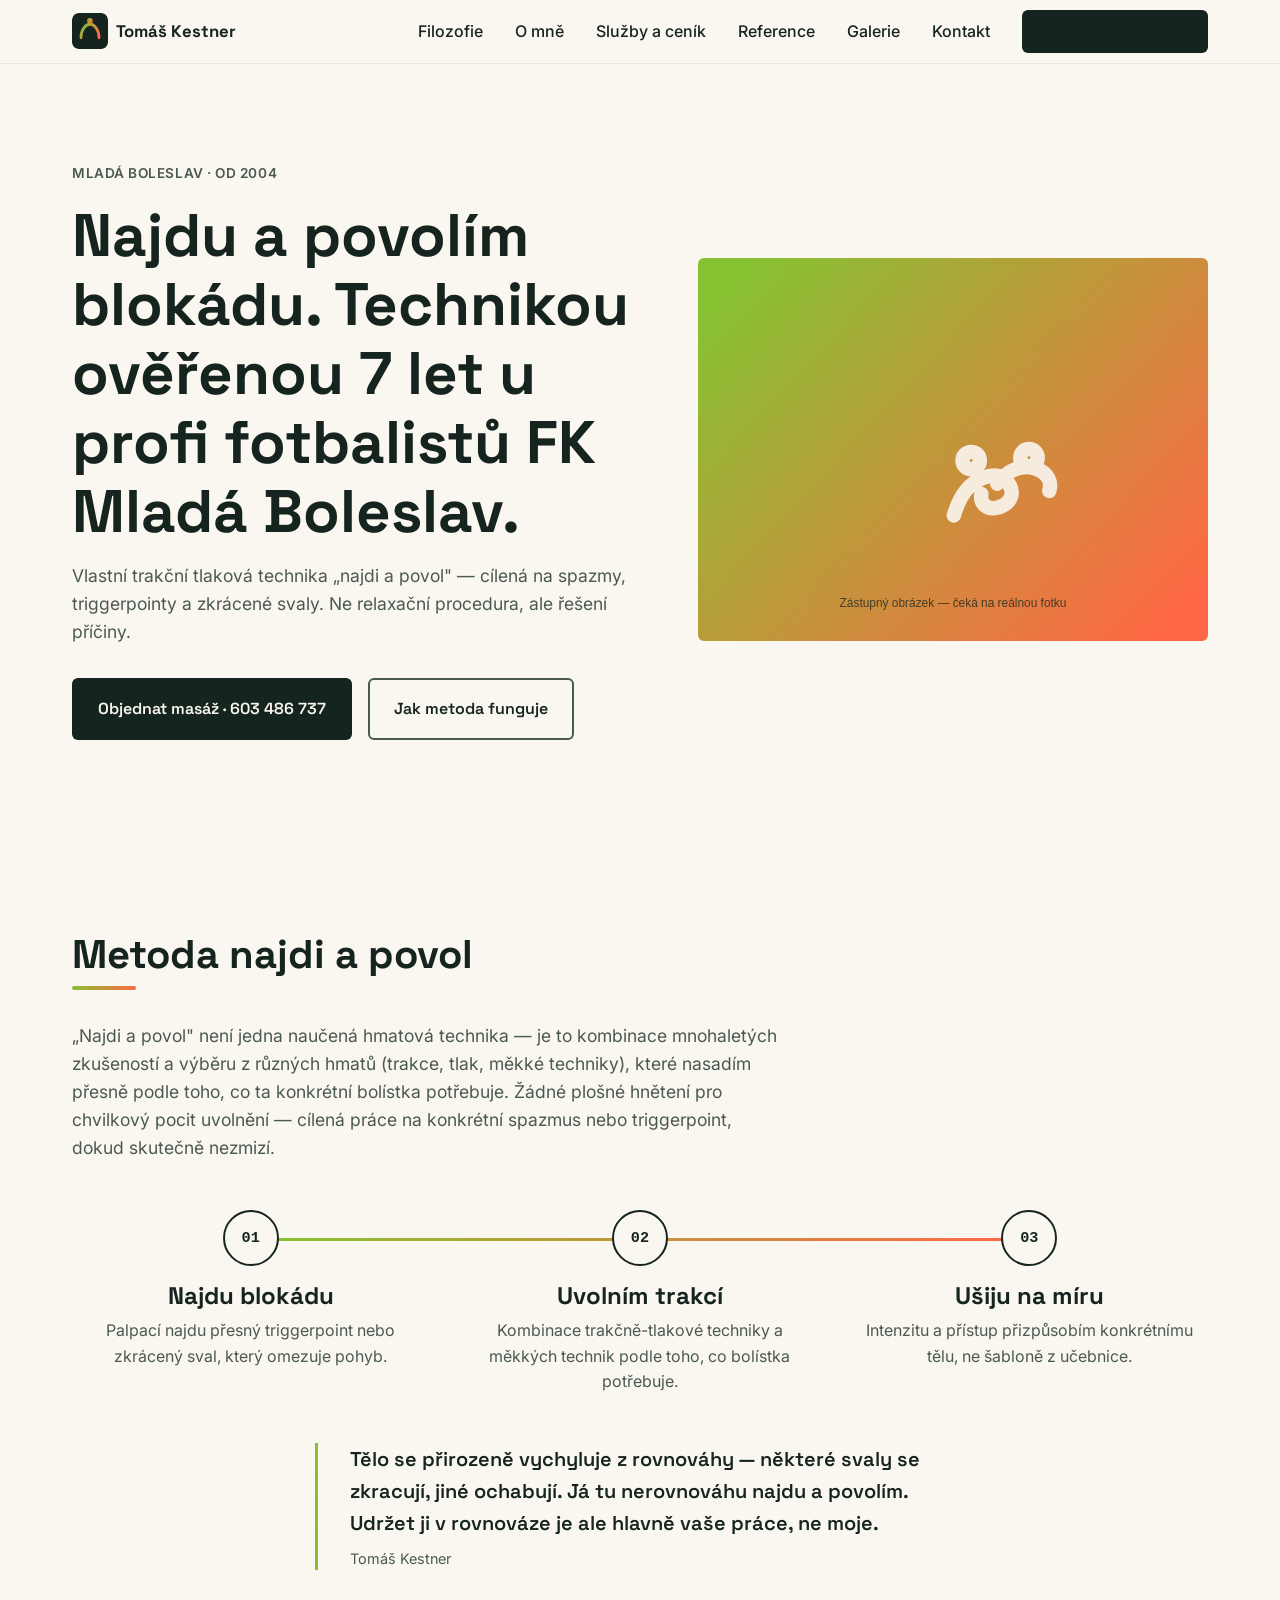
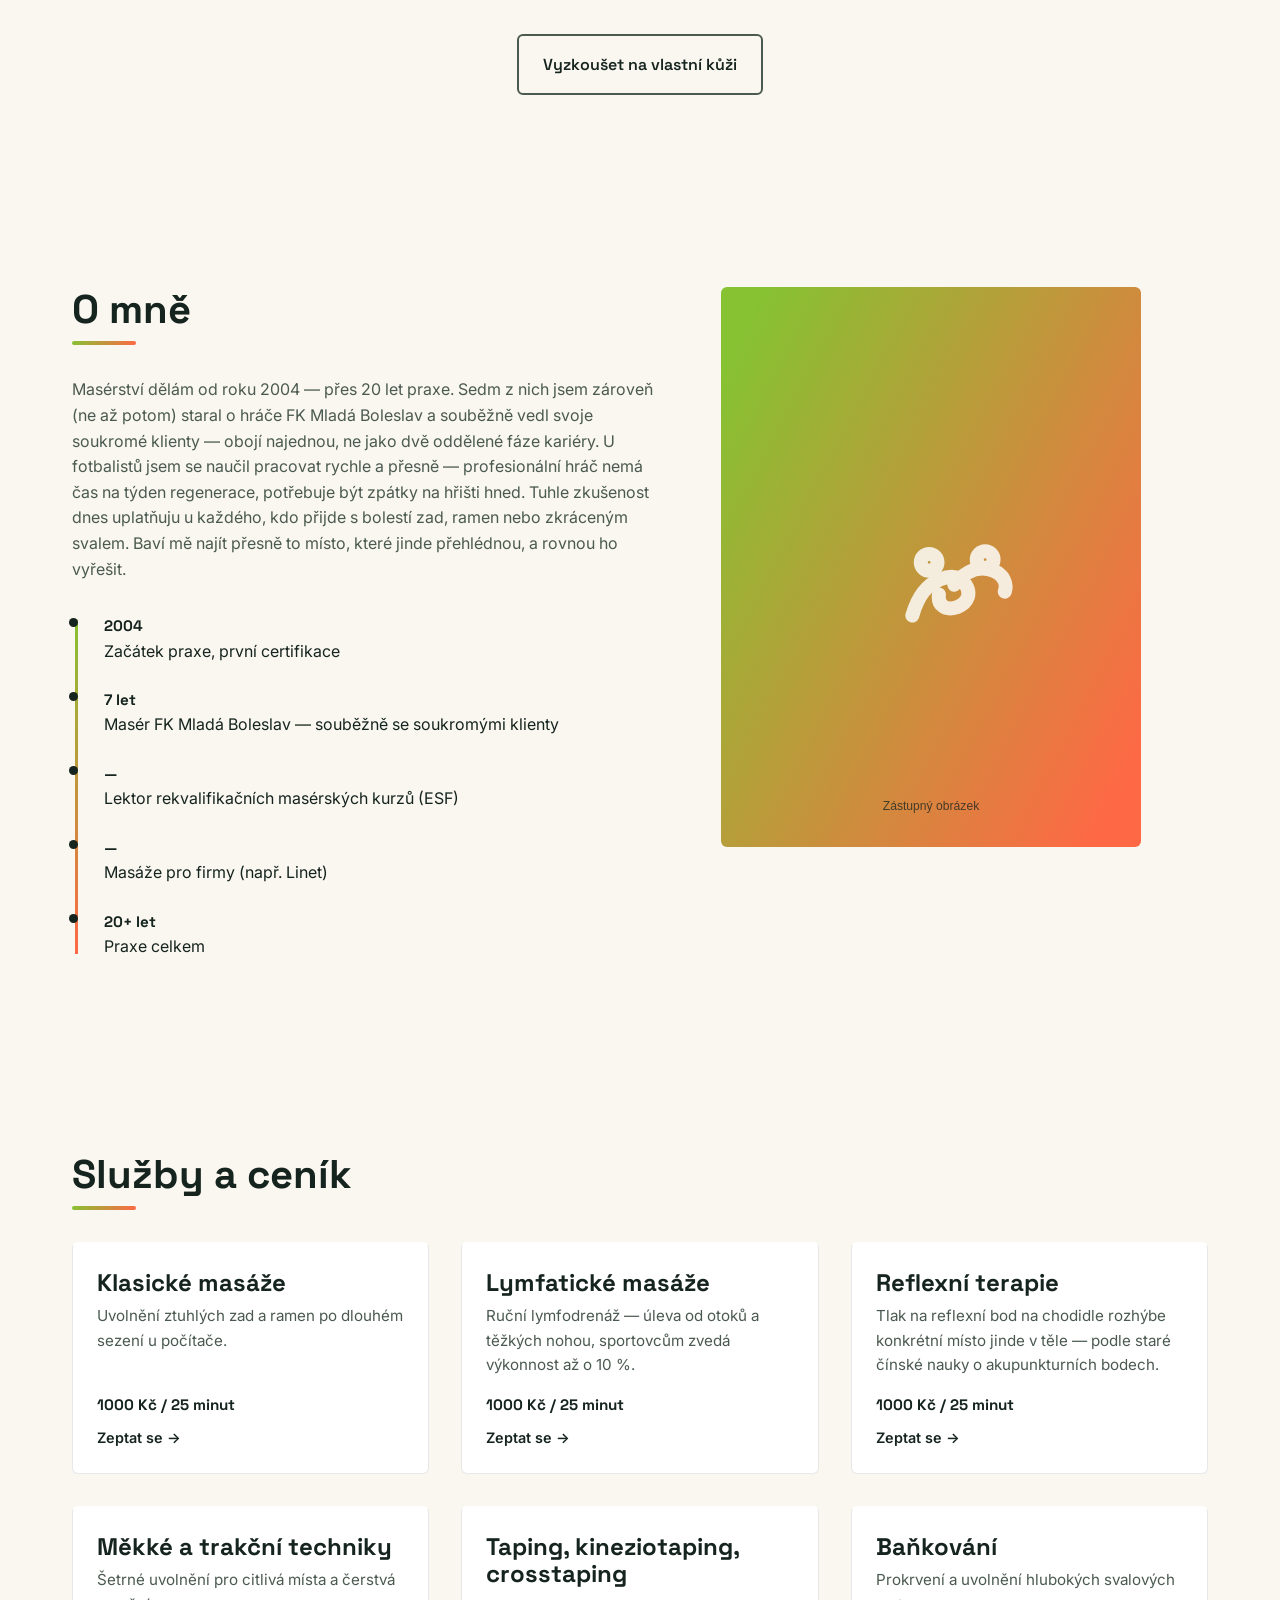
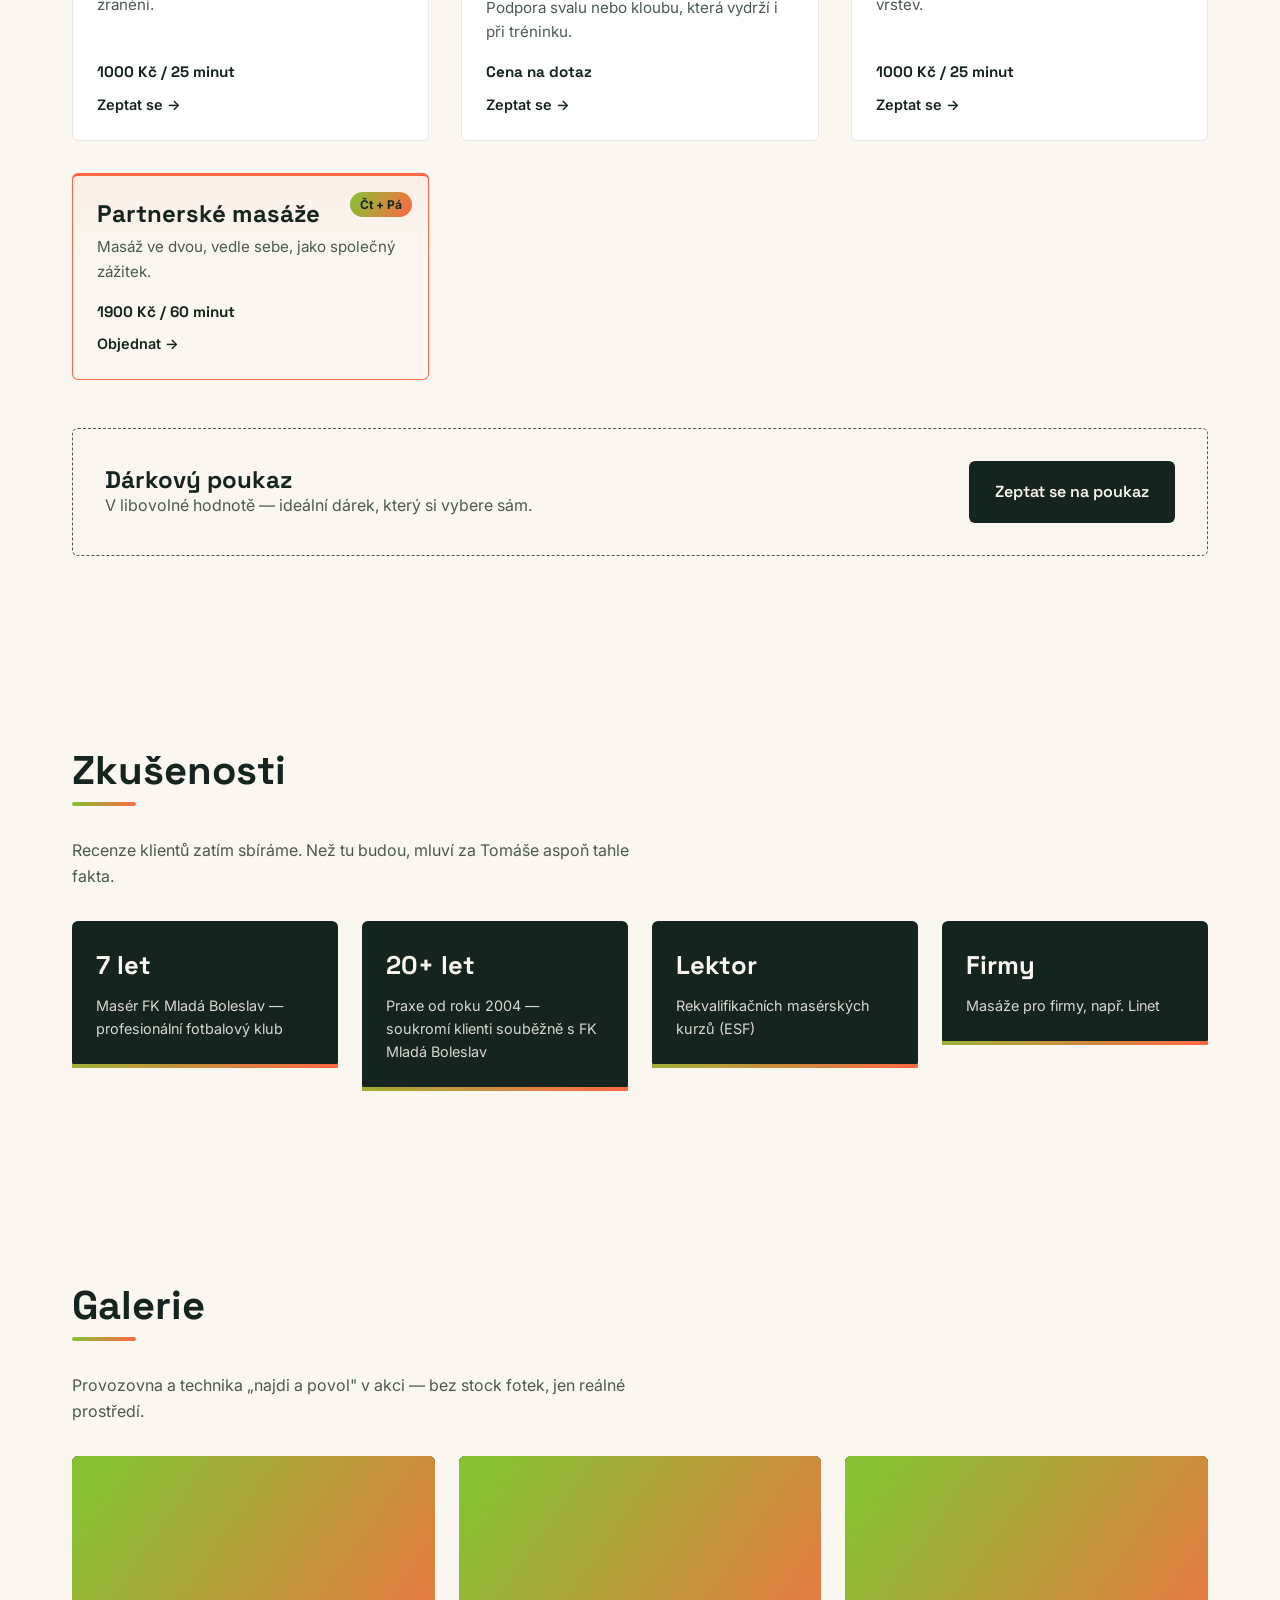
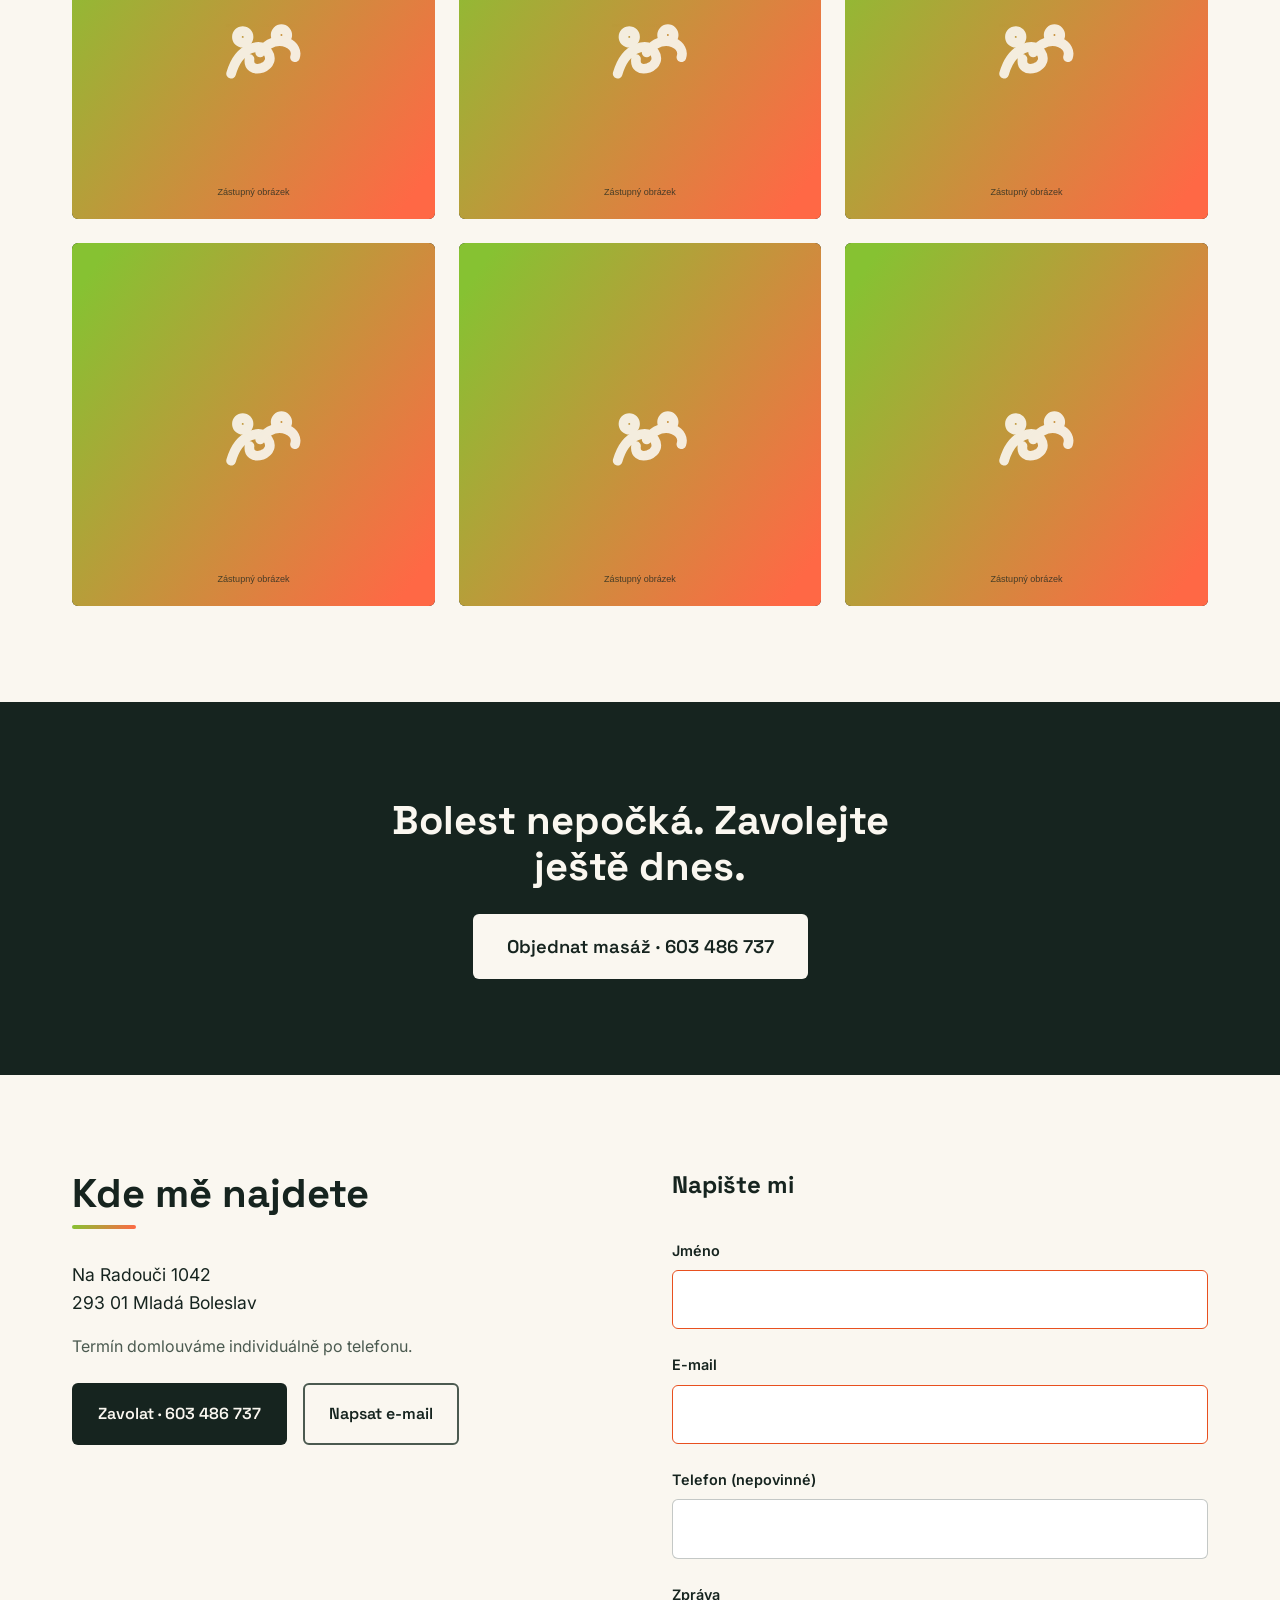
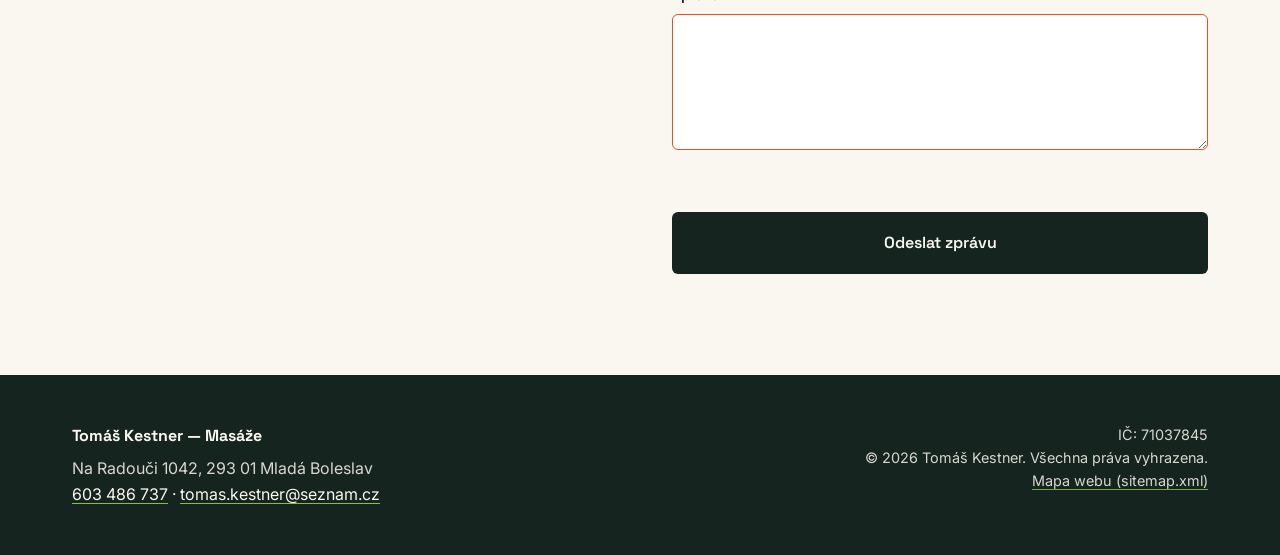
==== index.html @ 66064415 "Doplnit potvrzený ceník, benefity služeb a upřesnění timeline praxe Klient 2026-07-21 potvrdil paušá" ====
<!DOCTYPE html>
<html lang="cs">
<head>
  <meta charset="UTF-8">
  <meta name="viewport" content="width=device-width, initial-scale=1.0">
  <title>Masáž Mladá Boleslav — Tomáš Kestner | Metoda najdi a povol</title>
  <meta name="description" content="Masáž Mladá Boleslav — Tomáš Kestner, 20 let praxe, 7 let u FK Mladá Boleslav. Klasické, lymfatické masáže, baňkování, taping. Objednejte se.">

  <!-- TODO: nahradit finální doménou při nasazení (canonical, og:url, og:image) -->
  <link rel="canonical" href="https://www.example.com/">

  <meta property="og:title" content="Masáž Mladá Boleslav — Tomáš Kestner">
  <meta property="og:description" content="20 let praxe, 7 let u FK Mladá Boleslav. Vlastní technika „najdi a povol" na spazmy a triggerpointy.">
  <meta property="og:image" content="https://www.example.com/og-image.jpg">
  <meta property="og:type" content="website">
  <meta property="og:locale" content="cs_CZ">
  <meta property="og:url" content="https://www.example.com/">
  <meta name="twitter:card" content="summary_large_image">

  <link rel="icon" type="image/svg+xml" href="assets/icons/favicon.svg">
  <link rel="icon" type="image/png" sizes="32x32" href="assets/icons/favicon-32.png">
  <link rel="apple-touch-icon" href="apple-touch-icon.png">

  <link rel="preconnect" href="https://fonts.googleapis.com">
  <link rel="preconnect" href="https://fonts.gstatic.com" crossorigin>
  <!-- Neblokující načtení webfontů: fallback stack z stylů.css se ukáže
       hned, Google Fonts CSS se aplikuje asynchronně po načtení. -->
  <link
    rel="preload"
    as="style"
    href="https://fonts.googleapis.com/css2?family=Space+Grotesk:wght@600;700&family=Inter:wght@400;500;600&display=swap"
    onload="this.onload=null;this.rel='stylesheet'"
  >
  <noscript>
    <link rel="stylesheet" href="https://fonts.googleapis.com/css2?family=Space+Grotesk:wght@600;700&family=Inter:wght@400;500;600&display=swap">
  </noscript>

  <link rel="stylesheet" href="styles.css">

  <script type="application/ld+json">
  {
    "@context": "https://schema.org",
    "@type": "HealthAndBeautyBusiness",
    "name": "Tomáš Kestner — Masáže",
    "url": "https://www.example.com/",
    "image": "https://www.example.com/og-image.jpg",
    "telephone": "+420603486737",
    "email": "tomas.kestner@seznam.cz",
    "address": {
      "@type": "PostalAddress",
      "streetAddress": "Na Radouči 1042",
      "addressLocality": "Mladá Boleslav",
      "postalCode": "293 01",
      "addressCountry": "CZ"
    }
  }
  </script>
</head>
<body>
  <a class="skip-link" href="#hlavni-obsah">Přeskočit na hlavní obsah</a>
  <div class="scroll-progress" id="scroll-progress" aria-hidden="true"></div>

  <header class="site-nav" id="site-nav">
    <div class="container site-nav__inner">
      <a class="site-nav__logo" href="#hero" aria-label="Tomáš Kestner — masáže, úvod stránky">
        <img src="assets/icons/favicon.svg" alt="" width="36" height="36" class="site-nav__mark">
        <span>Tomáš Kestner</span>
      </a>

      <button
        class="site-nav__toggle"
        id="nav-toggle"
        type="button"
        aria-expanded="false"
        aria-controls="nav-menu"
      >
        <span class="sr-only">Otevřít menu</span>
        <span class="site-nav__toggle-icon" aria-hidden="true"></span>
      </button>

      <nav aria-label="Hlavní navigace" class="site-nav__nav">
        <ul class="site-nav__menu" id="nav-menu">
          <li><a href="#filozofie">Filozofie</a></li>
          <li><a href="#o-mne">O mně</a></li>
          <li><a href="#sluzby-cenik">Služby a ceník</a></li>
          <li><a href="#reference">Reference</a></li>
          <li><a href="#galerie">Galerie</a></li>
          <li><a href="#kontakt">Kontakt</a></li>
          <li class="site-nav__menu-cta">
            <a class="btn btn-primary" href="tel:+420603486737">Zavolat · 603 486 737</a>
          </li>
        </ul>
      </nav>
    </div>
  </header>

  <main id="hlavni-obsah">
    <section id="hero" class="hero">
      <div class="container hero__inner">
        <div class="hero__content">
          <p class="section-eyebrow">Mladá Boleslav · Od 2004</p>
          <h1>Najdu a povolím blokádu. Technikou ověřenou 7 let u profi fotbalistů FK Mladá Boleslav.</h1>
          <p class="hero__subtitle">
            Vlastní trakční tlaková technika „najdi a povol" — cílená na
            spazmy, triggerpointy a zkrácené svaly. Ne relaxační procedura,
            ale řešení příčiny.
          </p>
          <div class="hero__cta">
            <a class="btn btn-primary" href="tel:+420603486737">
              Objednat masáž · 603 486 737
            </a>
            <a class="btn btn-secondary" href="#filozofie">
              Jak metoda funguje
            </a>
          </div>
        </div>

        <div class="hero__media">
          <!-- TODO: nahradit reálnou fotkou Tomáše při práci (technika "najdi a povol"),
               min. šířka 1200px, poměr stran cca 4:3, formát WebP + JPG fallback -->
          <img
            src="assets/img/placeholder-hero.svg"
            alt="Tomáš Kestner provádí masáž technikou najdi a povol — fotka bude doplněna"
            width="1200"
            height="900"
            class="img-cover"
          >
        </div>
      </div>
    </section>

    <section id="filozofie" class="filozofie">
      <div class="container">
        <h2 class="section-heading">Metoda najdi a povol</h2>
        <p class="filozofie__intro">
          „Najdi a povol" není jedna naučená hmatová technika — je to
          kombinace mnohaletých zkušeností a výběru z různých hmatů (trakce,
          tlak, měkké techniky), které nasadím přesně podle toho, co ta
          konkrétní bolístka potřebuje. Žádné plošné hnětení pro chvilkový
          pocit uvolnění — cílená práce na konkrétní spazmus nebo
          triggerpoint, dokud skutečně nezmizí.
        </p>

        <ol class="process">
          <li class="process__step">
            <span class="process__num" aria-hidden="true">01</span>
            <h3>Najdu blokádu</h3>
            <p>Palpací najdu přesný triggerpoint nebo zkrácený sval, který omezuje pohyb.</p>
          </li>
          <li class="process__step">
            <span class="process__num" aria-hidden="true">02</span>
            <h3>Uvolním trakcí</h3>
            <p>Kombinace trakčně-tlakové techniky a měkkých technik podle toho, co bolístka potřebuje.</p>
          </li>
          <li class="process__step">
            <span class="process__num" aria-hidden="true">03</span>
            <h3>Ušiju na míru</h3>
            <p>Intenzitu a přístup přizpůsobím konkrétnímu tělu, ne šabloně z učebnice.</p>
          </li>
        </ol>

        <blockquote class="filozofie__balance">
          <p>
            Tělo se přirozeně vychyluje z rovnováhy — některé svaly se
            zkracují, jiné ochabují. Já tu nerovnováhu najdu a povolím.
            Udržet ji v rovnováze je ale hlavně vaše práce, ne moje.
          </p>
          <cite>Tomáš Kestner</cite>
        </blockquote>

        <div class="filozofie__cta">
          <a class="btn btn-secondary" href="#kontakt">Vyzkoušet na vlastní kůži</a>
        </div>
      </div>
    </section>

    <section id="o-mne" class="o-mne">
      <div class="container o-mne__inner">
        <div class="o-mne__content">
          <h2 class="section-heading">O mně</h2>
          <p>
            Masérství dělám od roku 2004 — přes 20 let praxe. Sedm z nich
            jsem zároveň (ne až potom) staral o hráče FK Mladá Boleslav a
            souběžně vedl svoje soukromé klienty — obojí najednou, ne jako
            dvě oddělené fáze kariéry. U fotbalistů jsem se naučil pracovat
            rychle a přesně — profesionální hráč nemá čas na týden
            regenerace, potřebuje být zpátky na hřišti hned. Tuhle
            zkušenost dnes uplatňuju u každého, kdo přijde s bolestí zad,
            ramen nebo zkráceným svalem. Baví mě najít přesně to místo,
            které jinde přehlédnou, a rovnou ho vyřešit.
          </p>

          <ul class="timeline">
            <li class="timeline__item">
              <span class="timeline__year">2004</span>
              <span class="timeline__label">Začátek praxe, první certifikace</span>
            </li>
            <li class="timeline__item">
              <span class="timeline__year">7 let</span>
              <span class="timeline__label">Masér FK Mladá Boleslav — souběžně se soukromými klienty</span>
            </li>
            <li class="timeline__item">
              <span class="timeline__year">—</span>
              <span class="timeline__label">Lektor rekvalifikačních masérských kurzů (ESF)</span>
            </li>
            <li class="timeline__item">
              <span class="timeline__year">—</span>
              <span class="timeline__label">Masáže pro firmy (např. Linet)</span>
            </li>
            <li class="timeline__item">
              <span class="timeline__year">20+ let</span>
              <span class="timeline__label">Praxe celkem</span>
            </li>
          </ul>
        </div>

        <div class="o-mne__media">
          <!-- TODO: nahradit reálným portrétem Tomáše Kestnera,
               min. šířka 900px, poměr stran cca 3:4 -->
          <img
            src="assets/img/placeholder-portrait.svg"
            alt="Portrét Tomáše Kestnera — fotka bude doplněna"
            width="900"
            height="1200"
            loading="lazy"
            class="img-cover"
          >
        </div>
      </div>
    </section>

    <section id="sluzby-cenik" class="sluzby">
      <div class="container">
        <h2 class="section-heading">Služby a ceník</h2>

        <ul class="services-grid">
          <li>
            <article class="service-card">
              <h3>Klasické masáže</h3>
              <p>Uvolnění ztuhlých zad a ramen po dlouhém sezení u počítače.</p>
              <p class="service-card__price">1000 Kč / 25 minut</p>
              <a class="service-card__cta" href="tel:+420603486737">Zeptat se →</a>
            </article>
          </li>
          <li>
            <article class="service-card">
              <h3>Lymfatické masáže</h3>
              <p>Ruční lymfodrenáž — úleva od otoků a těžkých nohou, sportovcům zvedá výkonnost až o 10 %.</p>
              <p class="service-card__price">1000 Kč / 25 minut</p>
              <a class="service-card__cta" href="tel:+420603486737">Zeptat se →</a>
            </article>
          </li>
          <li>
            <article class="service-card">
              <h3>Reflexní terapie</h3>
              <p>Tlak na reflexní bod na chodidle rozhýbe konkrétní místo jinde v těle — podle staré čínské nauky o akupunkturních bodech.</p>
              <p class="service-card__price">1000 Kč / 25 minut</p>
              <a class="service-card__cta" href="tel:+420603486737">Zeptat se →</a>
            </article>
          </li>
          <li>
            <article class="service-card">
              <h3>Měkké a trakční techniky</h3>
              <p>Šetrné uvolnění pro citlivá místa a čerstvá zranění.</p>
              <p class="service-card__price">1000 Kč / 25 minut</p>
              <a class="service-card__cta" href="tel:+420603486737">Zeptat se →</a>
            </article>
          </li>
          <li>
            <article class="service-card">
              <h3>Taping, kineziotaping, crosstaping</h3>
              <p>Podpora svalu nebo kloubu, která vydrží i při tréninku.</p>
              <!-- TODO: cena k doplnění od klienta -->
              <p class="service-card__price">Cena na dotaz</p>
              <a class="service-card__cta" href="tel:+420603486737">Zeptat se →</a>
            </article>
          </li>
          <li>
            <article class="service-card">
              <h3>Baňkování</h3>
              <p>Prokrvení a uvolnění hlubokých svalových vrstev.</p>
              <p class="service-card__price">1000 Kč / 25 minut</p>
              <a class="service-card__cta" href="tel:+420603486737">Zeptat se →</a>
            </article>
          </li>
          <li>
            <article class="service-card service-card--featured">
              <span class="service-card__badge">Čt + Pá</span>
              <h3>Partnerské masáže</h3>
              <p>Masáž ve dvou, vedle sebe, jako společný zážitek.</p>
              <p class="service-card__price">1900 Kč / 60 minut</p>
              <a class="service-card__cta" href="tel:+420603486737">Objednat →</a>
            </article>
          </li>
        </ul>

        <div class="voucher-cta">
          <div>
            <h3>Dárkový poukaz</h3>
            <p>V libovolné hodnotě — ideální dárek, který si vybere sám.</p>
          </div>
          <a class="btn btn-primary" href="tel:+420603486737">Zeptat se na poukaz</a>
        </div>
      </div>
    </section>

    <!--
      TODO: Až Tomáš dodá reálné reference od klientů (přesné znění citace +
      jméno/iniciála příjmení dle souhlasu s GDPR), nahradit tuto sekci
      citacemi podle .claude/skills/reference/SKILL.md. Do té doby stojí
      sekce jen na ověřitelných faktech z CLAUDE.md — žádná citace ani
      hodnocení klienta není vymyšlené.
    -->
    <section id="reference" class="zkusenosti">
      <div class="container">
        <h2 class="section-heading">Zkušenosti</h2>
        <p class="zkusenosti__intro">
          Recenze klientů zatím sbíráme. Než tu budou, mluví za Tomáše
          aspoň tahle fakta.
        </p>

        <ul class="stats-grid">
          <li>
            <article class="stat-card">
              <span class="stat-card__value">7 let</span>
              <span class="stat-card__label">Masér FK Mladá Boleslav — profesionální fotbalový klub</span>
            </article>
          </li>
          <li>
            <article class="stat-card">
              <span class="stat-card__value">20+ let</span>
              <span class="stat-card__label">Praxe od roku 2004 — soukromí klienti souběžně s FK Mladá Boleslav</span>
            </article>
          </li>
          <li>
            <article class="stat-card">
              <span class="stat-card__value">Lektor</span>
              <span class="stat-card__label">Rekvalifikačních masérských kurzů (ESF)</span>
            </article>
          </li>
          <li>
            <article class="stat-card">
              <span class="stat-card__value">Firmy</span>
              <span class="stat-card__label">Masáže pro firmy, např. Linet</span>
            </article>
          </li>
        </ul>
      </div>
    </section>

    <!-- TODO: nahradit všechny dlaždice reálnými fotkami provozovny a práce
         Tomáše — min. šířka 1200px, formát 4:3 nebo 1:1, WebP + JPG fallback.
         Zjednodušení: dlaždice teď používají prostý <img src="*.svg">, protože
         jde o vektorové zástupné grafiky (WebP/JPG fallback pro ně nedává
         smysl). Až přibudou reálné fotky, nahraď <img> za <picture> se
         <source type="image/webp"> + JPG fallback dle .claude/skills/galerie. -->
    <section id="galerie" class="galerie">
      <div class="container">
        <h2 class="section-heading">Galerie</h2>
        <p class="galerie__intro">
          Provozovna a technika „najdi a povol" v akci — bez stock fotek,
          jen reálné prostředí.
        </p>

        <ul class="gallery-grid">
          <li>
            <button class="gallery-item" type="button" aria-label="Zvětšit fotku: provozovna Na Radouči 1042">
              <img src="assets/img/placeholder-square.svg" alt="Provozovna Na Radouči 1042 — fotka bude doplněna" width="1200" height="1200" class="img-cover">
            </button>
          </li>
          <li>
            <button class="gallery-item" type="button" aria-label="Zvětšit fotku: technika najdi a povol v akci">
              <img src="assets/img/placeholder-square.svg" alt="Tomáš Kestner při technice najdi a povol — fotka bude doplněna" width="1200" height="1200" class="img-cover">
            </button>
          </li>
          <li>
            <button class="gallery-item" type="button" aria-label="Zvětšit fotku: kineziotaping">
              <img src="assets/img/placeholder-square.svg" alt="Aplikace kineziotapingu — fotka bude doplněna" width="1200" height="1200" loading="lazy" class="img-cover">
            </button>
          </li>
          <li>
            <button class="gallery-item" type="button" aria-label="Zvětšit fotku: baňkování">
              <img src="assets/img/placeholder-square.svg" alt="Baňkování při masáži — fotka bude doplněna" width="1200" height="1200" loading="lazy" class="img-cover">
            </button>
          </li>
          <li>
            <button class="gallery-item" type="button" aria-label="Zvětšit fotku: vybavení provozovny">
              <img src="assets/img/placeholder-square.svg" alt="Masérský stůl a vybavení provozovny — fotka bude doplněna" width="1200" height="1200" loading="lazy" class="img-cover">
            </button>
          </li>
          <li>
            <button class="gallery-item" type="button" aria-label="Zvětšit fotku: čekárna provozovny">
              <img src="assets/img/placeholder-square.svg" alt="Čekárna provozovny Na Radouči 1042 — fotka bude doplněna" width="1200" height="1200" loading="lazy" class="img-cover">
            </button>
          </li>
        </ul>
      </div>

      <dialog id="lightbox" class="lightbox" aria-label="Prohlížeč fotek galerie">
        <button id="lightbox-close" class="lightbox__close" type="button" aria-label="Zavřít prohlížeč">✕</button>
        <button id="lightbox-prev" class="lightbox__nav lightbox__nav--prev" type="button" aria-label="Předchozí fotka">‹</button>
        <img id="lightbox-img" src="" alt="" class="lightbox__img">
        <button id="lightbox-next" class="lightbox__nav lightbox__nav--next" type="button" aria-label="Následující fotka">›</button>
      </dialog>
    </section>

    <section class="final-cta">
      <div class="container final-cta__inner">
        <h2>Bolest nepočká. Zavolejte ještě dnes.</h2>
        <a class="btn btn-primary btn-large" href="tel:+420603486737">Objednat masáž · 603 486 737</a>
      </div>
    </section>

    <section id="kontakt" class="kontakt">
      <div class="container kontakt__inner">
        <div class="kontakt__info">
          <h2 class="section-heading">Kde mě najdete</h2>

          <address>
            Na Radouči 1042<br>
            293 01 Mladá Boleslav
          </address>

          <!-- TODO: otevírací doba k doplnění od klienta — dokud není
               potvrzená, neuvádět a nedávat do JSON-LD (viz seo-technicke) -->
          <p class="kontakt__hours-note">Termín domlouváme individuálně po telefonu.</p>

          <div class="kontakt__direct-cta">
            <a class="btn btn-primary" href="tel:+420603486737">Zavolat · 603 486 737</a>
            <a class="btn btn-secondary" href="mailto:tomas.kestner@seznam.cz">Napsat e-mail</a>
          </div>

          <!-- Embed bez API klíče (Google Maps "q=" formát) — pokud bude
               potřeba oficiální Maps Embed API s klíčem, upravit zde. -->
          <div class="kontakt__map">
            <iframe
              src="https://www.google.com/maps?q=Na+Radou%C4%8Di+1042,+293+01+Mlad%C3%A1+Boleslav&output=embed"
              loading="lazy"
              title="Mapa — Na Radouči 1042, Mladá Boleslav"
              referrerpolicy="no-referrer-when-downgrade"
            ></iframe>
          </div>
        </div>

        <div class="kontakt__form-wrap">
          <h3>Napište mi</h3>

          <!-- TODO: formulář zatím nemá zvolený backend pro statický hosting
               (Formspree / Netlify Forms). Než se vybere, JS níže po validaci
               otevře předvyplněný mailto: — funkční už dnes, ale vyžaduje
               krok navíc od uživatele. Po výběru hostingu nahradit za
               skutečné odeslání (fetch POST na endpoint backendu). -->
          <form id="contact-form" class="contact-form" novalidate>
            <label for="cf-name">Jméno</label>
            <input type="text" id="cf-name" name="name" required autocomplete="name">

            <label for="cf-email">E-mail</label>
            <input type="email" id="cf-email" name="email" required autocomplete="email">

            <label for="cf-phone">Telefon (nepovinné)</label>
            <input type="tel" id="cf-phone" name="phone" autocomplete="tel">

            <label for="cf-message">Zpráva</label>
            <textarea id="cf-message" name="message" rows="4" required></textarea>

            <p class="contact-form__status" id="contact-form-status" role="status" aria-live="polite"></p>

            <button class="btn btn-primary btn-block" type="submit">Odeslat zprávu</button>
          </form>
        </div>
      </div>
    </section>
  </main>

  <footer class="site-footer">
    <div class="container site-footer__inner">
      <div>
        <p class="site-footer__brand">Tomáš Kestner — Masáže</p>
        <address>Na Radouči 1042, 293 01 Mladá Boleslav</address>
        <p>
          <a href="tel:+420603486737">603 486 737</a> ·
          <a href="mailto:tomas.kestner@seznam.cz">tomas.kestner@seznam.cz</a>
        </p>
      </div>
      <div class="site-footer__legal">
        <p>IČ: 71037845</p>
        <p>© <span id="footer-year">2026</span> Tomáš Kestner. Všechna práva vyhrazena.</p>
        <p><a href="sitemap.xml">Mapa webu (sitemap.xml)</a></p>
      </div>
    </div>
  </footer>

  <div class="sticky-cta" id="sticky-cta">
    <a class="btn btn-primary btn-block" href="tel:+420603486737">Zavolat</a>
    <a class="btn btn-secondary btn-block" href="mailto:tomas.kestner@seznam.cz">Napsat</a>
  </div>

  <script src="script.js" defer></script>
</body>
</html>
---- styles.css ----
/* =========================================================
   Masáže Kestner — styles.css
   Design tokeny jsou závazné (viz CLAUDE.md) — neměnit bez schválení.
   ========================================================= */

/* ---------- Reset ---------- */
*,
*::before,
*::after {
  box-sizing: border-box;
}

html {
  -webkit-text-size-adjust: 100%;
  scroll-behavior: smooth;
}

@media (prefers-reduced-motion: reduce) {
  html {
    scroll-behavior: auto;
  }
  *,
  *::before,
  *::after {
    animation-duration: 0.001ms !important;
    animation-iteration-count: 1 !important;
    transition-duration: 0.001ms !important;
    scroll-behavior: auto !important;
  }
}

body,
h1,
h2,
h3,
p,
figure,
blockquote,
dl,
dd {
  margin: 0;
}

ul,
ol {
  margin: 0;
  padding: 0;
  list-style: none;
}

img,
picture,
svg {
  display: block;
  max-width: 100%;
}

button,
input,
textarea,
select {
  font: inherit;
  color: inherit;
}

a {
  color: inherit;
}

/* ---------- Design tokeny ---------- */
:root {
  /* Podklad */
  --paper: #faf7f0;
  --ink: #16241f;
  --ink-soft: #4b5a50;

  /* Akcenty — energie a pohyb */
  --lime: #86c232;
  --coral: #ff6845;
  --lime-deep: #5e9021;
  --coral-deep: #e8501f;

  /* Energy-flow gradient — signaturní prvek webu */
  --flow-gradient: linear-gradient(115deg, var(--lime) 0%, var(--coral) 100%);

  /* Spacing scale — 8px base grid */
  --space-1: 8px;
  --space-2: 16px;
  --space-3: 24px;
  --space-4: 32px;
  --space-6: 48px;
  --space-8: 64px;
  --space-12: 96px;
  --space-16: 128px;

  /* Typografie */
  --font-display: "Space Grotesk", "Segoe UI", sans-serif;
  --font-body: "Inter", "Segoe UI", sans-serif;

  /* Rozměry */
  --radius: 6px;
  --container-max: 1200px;
  --nav-height: 64px;
  --nav-height-mobile: 64px;

  /* --coral na --paper dává jen 2.7:1 (pod WCAG 3:1 pro non-text
     indikátory) — focus ring proto stojí na --ink, které na --paper i
     bílé dává >15:1. Na tmavých plochách (footer/final-cta) se přebarví
     na --paper, viz níže. */
  --focus-ring: 3px solid var(--ink);
}

/* ---------- Základ ---------- */
body {
  background: var(--paper);
  color: var(--ink);
  font-family: var(--font-body);
  font-size: 16px;
  line-height: 1.6;
  -webkit-font-smoothing: antialiased;
}

h1,
h2,
h3 {
  font-family: var(--font-display);
  font-weight: 700;
  line-height: 1.15;
  color: var(--ink);
}

h1 {
  font-size: clamp(2.2rem, 5vw + 1rem, 3.75rem);
}

h2 {
  font-size: clamp(1.6rem, 3vw + 1rem, 2.5rem);
}

h3 {
  font-size: clamp(1.15rem, 1.2vw + 1rem, 1.5rem);
}

p {
  max-width: 65ch;
}

/* ---------- Přístupnost: focus, skip-link ---------- */
:focus-visible {
  outline: var(--focus-ring);
  outline-offset: 3px;
  border-radius: 2px;
}

/* Tmavé plochy (ink pozadí) — focus ring přebarvit na paper, ať zůstane
   viditelný (ink na ink by zmizel). */
.site-footer :focus-visible,
.final-cta :focus-visible,
.stat-card :focus-visible {
  outline-color: var(--paper);
}

.skip-link {
  position: absolute;
  left: var(--space-2);
  top: -100px;
  background: var(--ink);
  color: var(--paper);
  padding: var(--space-2) var(--space-3);
  border-radius: var(--radius);
  z-index: 1000;
  transition: top 0.2s ease;
}

.skip-link:focus {
  top: var(--space-2);
}

.sr-only {
  position: absolute;
  width: 1px;
  height: 1px;
  padding: 0;
  margin: -1px;
  overflow: hidden;
  clip: rect(0, 0, 0, 0);
  white-space: nowrap;
  border: 0;
}

/* ---------- Layout utility ---------- */
.container {
  width: 100%;
  max-width: var(--container-max);
  margin-inline: auto;
  padding-inline: var(--space-2);
}

@media (min-width: 768px) {
  .container {
    padding-inline: var(--space-4);
  }
}

section {
  padding-block: var(--space-8);
}

@media (min-width: 768px) {
  section {
    padding-block: var(--space-12);
  }
}

.section-heading {
  display: inline-block;
  position: relative;
  margin-bottom: var(--space-4);
}

.section-heading::after {
  content: "";
  display: block;
  height: 4px;
  width: 64px;
  margin-top: var(--space-1);
  background: var(--flow-gradient);
  border-radius: 2px;
}

.section-eyebrow {
  display: inline-block;
  font-family: var(--font-body);
  font-weight: 600;
  font-size: 0.85rem;
  letter-spacing: 0.04em;
  text-transform: uppercase;
  color: var(--ink-soft);
  margin-bottom: var(--space-2);
}

/* ---------- Scroll-progress indikátor (energy-flow akcent) ---------- */
.scroll-progress {
  position: fixed;
  top: 0;
  left: 0;
  height: 3px;
  width: 0%;
  background: var(--flow-gradient);
  z-index: 1100;
  transition: width 0.1s linear;
}

@media (prefers-reduced-motion: reduce) {
  .scroll-progress {
    transition: none;
  }
}

/* ---------- Tlačítka / CTA (viz .claude/skills/cta-globalni) ---------- */
.btn {
  display: inline-flex;
  align-items: center;
  justify-content: center;
  gap: var(--space-1);
  font-family: var(--font-display);
  font-weight: 600;
  font-size: 1rem;
  text-decoration: none;
  padding: var(--space-2) var(--space-3);
  border-radius: var(--radius);
  border: 2px solid transparent;
  cursor: pointer;
  transition: background 0.2s ease, color 0.2s ease, border-color 0.2s ease,
    transform 0.15s ease;
}

@media (prefers-reduced-motion: reduce) {
  .btn {
    transition: none;
  }
}

.btn-primary {
  background: var(--ink);
  color: var(--paper);
}

.btn-primary:hover,
.btn-primary:focus-visible {
  background: var(--flow-gradient);
  color: var(--ink);
}

.btn-secondary {
  background: transparent;
  color: var(--ink);
  border-color: var(--ink-soft);
}

.btn-secondary:hover,
.btn-secondary:focus-visible {
  border-color: var(--coral-deep);
  color: var(--ink);
}

.btn-block {
  width: 100%;
}

/* ---------- Placeholder dlaždice (chybějící reálné fotky) ---------- */
.media-placeholder {
  position: relative;
  display: flex;
  align-items: center;
  justify-content: center;
  background: var(--flow-gradient);
  border-radius: var(--radius);
  overflow: hidden;
  min-height: 220px;
}

.media-placeholder img {
  width: 72px;
  height: 72px;
  opacity: 0.9;
}

.media-placeholder::after {
  content: "Zástupný obrázek — čeká na reálnou fotku";
  position: absolute;
  bottom: var(--space-1);
  left: var(--space-1);
  right: var(--space-1);
  font-size: 0.7rem;
  color: var(--paper);
  background: rgba(22, 36, 31, 0.55);
  padding: 4px 8px;
  border-radius: 4px;
  text-align: center;
}

/* ---------- Responsive images utility ---------- */
.img-cover {
  width: 100%;
  height: 100%;
  object-fit: cover;
}

/* ---------- Anchor offset kvůli sticky navu ---------- */
section[id],
main[id] {
  scroll-margin-top: var(--nav-height-mobile);
}

@media (min-width: 768px) {
  section[id],
  main[id] {
    scroll-margin-top: var(--nav-height);
  }
}

/* =========================================================
   Sticky navigace
   ========================================================= */
.site-nav {
  position: sticky;
  top: 0;
  z-index: 1000;
  background: var(--paper);
  border-bottom: 1px solid rgba(22, 36, 31, 0.08);
  height: var(--nav-height-mobile);
  display: flex;
  align-items: center;
}

@media (min-width: 768px) {
  .site-nav {
    height: var(--nav-height);
  }
}

.site-nav__inner {
  display: flex;
  align-items: center;
  justify-content: space-between;
  width: 100%;
}

.site-nav__logo {
  display: flex;
  align-items: center;
  gap: var(--space-1);
  font-family: var(--font-display);
  font-weight: 700;
  font-size: 1.05rem;
  text-decoration: none;
  color: var(--ink);
}

.site-nav__mark {
  border-radius: 6px;
}

/* Hamburger toggle — viditelný jen na mobilu */
.site-nav__toggle {
  display: inline-flex;
  align-items: center;
  justify-content: center;
  width: 40px;
  height: 40px;
  background: none;
  border: none;
  cursor: pointer;
  border-radius: var(--radius);
}

.site-nav__toggle-icon,
.site-nav__toggle-icon::before,
.site-nav__toggle-icon::after {
  display: block;
  width: 22px;
  height: 2px;
  background: var(--ink);
  border-radius: 2px;
  position: relative;
  transition: transform 0.2s ease, opacity 0.2s ease;
}

.site-nav__toggle-icon::before,
.site-nav__toggle-icon::after {
  content: "";
  position: absolute;
  left: 0;
}

.site-nav__toggle-icon::before {
  top: -7px;
}

.site-nav__toggle-icon::after {
  top: 7px;
}

.site-nav__toggle[aria-expanded="true"] .site-nav__toggle-icon {
  background: transparent;
}

.site-nav__toggle[aria-expanded="true"] .site-nav__toggle-icon::before {
  top: 0;
  transform: rotate(45deg);
}

.site-nav__toggle[aria-expanded="true"] .site-nav__toggle-icon::after {
  top: 0;
  transform: rotate(-45deg);
}

.site-nav__nav {
  position: absolute;
  top: var(--nav-height-mobile);
  left: 0;
  right: 0;
  background: var(--paper);
  border-bottom: 1px solid rgba(22, 36, 31, 0.08);
  max-height: 0;
  overflow: hidden;
  transition: max-height 0.25s ease;
}

.site-nav__nav.is-open {
  max-height: 480px;
}

@media (prefers-reduced-motion: reduce) {
  .site-nav__nav,
  .site-nav__toggle-icon,
  .site-nav__toggle-icon::before,
  .site-nav__toggle-icon::after {
    transition: none;
  }
}

.site-nav__menu {
  display: flex;
  flex-direction: column;
  padding: var(--space-2) var(--space-2) var(--space-3);
  gap: var(--space-2);
}

.site-nav__menu a {
  text-decoration: none;
  font-weight: 500;
  color: var(--ink);
  display: inline-block;
  padding: var(--space-1) 0;
}

.site-nav__menu a:hover {
  text-decoration: underline;
  text-decoration-color: var(--coral);
  text-underline-offset: 3px;
}

.site-nav__menu-cta {
  margin-top: var(--space-1);
}

.site-nav__menu-cta .btn {
  width: 100%;
}

@media (min-width: 768px) {
  .site-nav__toggle {
    display: none;
  }

  .site-nav__nav {
    position: static;
    max-height: none;
    overflow: visible;
    border-bottom: none;
    background: transparent;
    width: auto;
  }

  .site-nav__menu {
    flex-direction: row;
    align-items: center;
    padding: 0;
    gap: var(--space-4);
  }

  .site-nav__menu-cta {
    margin-top: 0;
  }

  .site-nav__menu-cta .btn {
    width: auto;
    padding: var(--space-1) var(--space-2);
    font-size: 0.9rem;
  }
}

/* =========================================================
   Hero
   ========================================================= */
.hero {
  padding-block: var(--space-6) var(--space-8);
}

.hero__inner {
  display: grid;
  gap: var(--space-6);
  align-items: center;
}

@media (min-width: 1024px) {
  .hero {
    padding-block: var(--space-12);
  }

  .hero__inner {
    grid-template-columns: 1.1fr 1fr;
    gap: var(--space-8);
  }
}

.hero h1 {
  margin-bottom: var(--space-2);
}

.hero__subtitle {
  color: var(--ink-soft);
  font-size: 1.1rem;
  max-width: 56ch;
  margin-bottom: var(--space-4);
}

.hero__cta {
  display: flex;
  flex-wrap: wrap;
  gap: var(--space-2);
}

.hero__media {
  aspect-ratio: 4 / 3;
  border-radius: var(--radius);
  overflow: hidden;
}

/* =========================================================
   Filozofie
   ========================================================= */
.filozofie__intro {
  color: var(--ink-soft);
  font-size: 1.1rem;
  max-width: 65ch;
  margin-bottom: var(--space-6);
}

.process {
  position: relative;
  display: grid;
  gap: var(--space-6);
  margin-bottom: var(--space-6);
}

/* Spojnice mezi kroky — energy-flow akcent, ne pozadí */
.process::before {
  content: "";
  position: absolute;
  background: var(--flow-gradient);
  z-index: 0;
  left: 27px;
  top: 28px;
  bottom: 28px;
  width: 3px;
}

.process__step {
  position: relative;
  z-index: 1;
  padding-left: 72px;
}

.process__num {
  position: absolute;
  left: 0;
  top: 0;
  display: inline-flex;
  align-items: center;
  justify-content: center;
  width: 56px;
  height: 56px;
  border-radius: 50%;
  background: var(--paper);
  border: 2px solid var(--ink);
  font-family: ui-monospace, "SF Mono", Menlo, Consolas, monospace;
  font-weight: 600;
  font-size: 0.95rem;
}

.process__step h3 {
  margin-bottom: var(--space-1);
}

.process__step p {
  color: var(--ink-soft);
}

.filozofie__balance {
  position: relative;
  max-width: 65ch;
  margin: 0 auto var(--space-6);
  padding-left: var(--space-4);
  border-left: 3px solid transparent;
  border-image: var(--flow-gradient) 1;
}

.filozofie__balance p {
  font-family: var(--font-display);
  font-size: 1.25rem;
  font-weight: 600;
  color: var(--ink);
}

.filozofie__balance cite {
  display: block;
  margin-top: var(--space-1);
  font-family: var(--font-body);
  font-size: 0.9rem;
  font-style: normal;
  color: var(--ink-soft);
}

.filozofie__cta {
  display: flex;
  justify-content: center;
  padding-top: var(--space-2);
}

@media (min-width: 768px) {
  .process {
    grid-template-columns: repeat(3, 1fr);
    gap: var(--space-4);
  }

  .process::before {
    left: 16.66%;
    right: 16.66%;
    top: 28px;
    bottom: auto;
    height: 3px;
    width: auto;
  }

  .process__step {
    padding-left: 0;
    padding-top: 72px;
  }

  .process__num {
    left: 50%;
    transform: translateX(-50%);
  }

  .process__step h3,
  .process__step p {
    text-align: center;
  }

  .process__step p {
    margin-inline: auto;
  }
}

/* =========================================================
   O mně
   ========================================================= */
.o-mne__inner {
  display: grid;
  gap: var(--space-6);
}

@media (min-width: 1024px) {
  .o-mne__inner {
    grid-template-columns: 1.2fr 1fr;
    gap: var(--space-8);
    align-items: start;
  }
}

.o-mne__content p {
  color: var(--ink-soft);
  max-width: 62ch;
  margin-bottom: var(--space-4);
}

.o-mne__media {
  aspect-ratio: 3 / 4;
  border-radius: var(--radius);
  overflow: hidden;
  max-width: 420px;
}

.timeline {
  position: relative;
  display: flex;
  flex-direction: column;
  gap: var(--space-3);
}

.timeline::before {
  content: "";
  position: absolute;
  left: 3px;
  top: 6px;
  bottom: 6px;
  width: 3px;
  background: var(--flow-gradient);
}

.timeline__item {
  position: relative;
  padding-left: var(--space-4);
  display: flex;
  flex-direction: column;
}

.timeline__item::before {
  content: "";
  position: absolute;
  left: -3px;
  top: 4px;
  width: 9px;
  height: 9px;
  border-radius: 50%;
  background: var(--ink);
}

.timeline__year {
  font-family: var(--font-display);
  font-weight: 700;
  font-size: 0.95rem;
  color: var(--ink);
}

.timeline__label {
  color: var(--ink);
}

/* =========================================================
   Služby a ceník
   ========================================================= */
.services-grid {
  display: grid;
  grid-template-columns: 1fr;
  gap: var(--space-3);
  margin-bottom: var(--space-6);
}

@media (min-width: 768px) {
  .services-grid {
    grid-template-columns: repeat(3, 1fr);
    gap: var(--space-4);
  }
}

.service-card {
  position: relative;
  height: 100%;
  display: flex;
  flex-direction: column;
  gap: var(--space-1);
  padding: var(--space-3);
  background: #fff;
  border: 1px solid rgba(22, 36, 31, 0.1);
  border-radius: var(--radius);
  border-top: 3px solid transparent;
  transition: border-color 0.2s ease, transform 0.15s ease;
}

.service-card:hover,
.service-card:focus-within {
  border-top-color: var(--coral);
  transform: translateY(-2px);
}

@media (prefers-reduced-motion: reduce) {
  .service-card {
    transition: none;
  }
  .service-card:hover,
  .service-card:focus-within {
    transform: none;
  }
}

.service-card p {
  color: var(--ink-soft);
  font-size: 0.95rem;
}

.service-card__price {
  font-family: var(--font-display);
  font-weight: 700;
  color: var(--ink) !important;
  margin-top: auto;
  padding-top: var(--space-1);
}

.service-card__cta {
  color: var(--ink);
  font-weight: 600;
  text-decoration: none;
  font-size: 0.9rem;
}

.service-card__cta:hover {
  text-decoration: underline;
}

.service-card--featured {
  border-color: var(--coral);
  background: linear-gradient(180deg, rgba(255, 104, 69, 0.06), transparent 40%);
}

.service-card__badge {
  position: absolute;
  top: var(--space-2);
  right: var(--space-2);
  background: var(--flow-gradient);
  color: var(--ink);
  font-size: 0.75rem;
  font-weight: 700;
  padding: 3px 10px;
  border-radius: 999px;
}

/* =========================================================
   Zkušenosti (Reference — faktová varianta, viz TODO v HTML)
   ========================================================= */
.zkusenosti__intro {
  color: var(--ink-soft);
  max-width: 60ch;
  margin-bottom: var(--space-4);
}

.stats-grid {
  display: grid;
  grid-template-columns: repeat(auto-fit, minmax(200px, 1fr));
  gap: var(--space-3);
}

.stat-card {
  display: flex;
  flex-direction: column;
  gap: var(--space-1);
  padding: var(--space-3);
  background: var(--ink);
  color: var(--paper);
  border-radius: var(--radius);
  border-bottom: 4px solid transparent;
  border-image: var(--flow-gradient) 1;
}

.stat-card__value {
  font-family: var(--font-display);
  font-weight: 700;
  font-size: 1.6rem;
}

.stat-card__label {
  font-size: 0.9rem;
  opacity: 0.85;
}

.voucher-cta {
  display: flex;
  flex-direction: column;
  gap: var(--space-3);
  align-items: flex-start;
  padding: var(--space-4);
  border: 1px dashed var(--ink-soft);
  border-radius: var(--radius);
}

.voucher-cta p {
  color: var(--ink-soft);
}

@media (min-width: 768px) {
  .voucher-cta {
    flex-direction: row;
    align-items: center;
    justify-content: space-between;
  }
}

/* =========================================================
   Galerie
   ========================================================= */
.galerie__intro {
  color: var(--ink-soft);
  max-width: 60ch;
  margin-bottom: var(--space-4);
}

.gallery-grid {
  display: grid;
  grid-template-columns: repeat(2, 1fr);
  gap: var(--space-2);
}

@media (min-width: 768px) {
  .gallery-grid {
    grid-template-columns: repeat(3, 1fr);
    gap: var(--space-3);
  }
}

.gallery-item {
  display: block;
  width: 100%;
  aspect-ratio: 1 / 1;
  border-radius: var(--radius);
  overflow: hidden;
  border: none;
  padding: 0;
  cursor: pointer;
  background: var(--ink);
}

.gallery-item img {
  transition: transform 0.25s ease;
}

.gallery-item:hover img,
.gallery-item:focus-visible img {
  transform: scale(1.04);
}

@media (prefers-reduced-motion: reduce) {
  .gallery-item img {
    transition: none;
  }
  .gallery-item:hover img,
  .gallery-item:focus-visible img {
    transform: none;
  }
}

/* Lightbox — nativní <dialog>, žádná knihovna */
.lightbox {
  border: none;
  padding: 0;
  background: transparent;
  max-width: 100vw;
  max-height: 100vh;
  width: 100%;
  height: 100%;
}

.lightbox[open] {
  display: flex;
  align-items: center;
  justify-content: center;
}

.lightbox::backdrop {
  background: rgba(22, 36, 31, 0.92);
}

.lightbox__img {
  max-width: min(92vw, 1100px);
  max-height: 88vh;
  width: auto;
  height: auto;
  object-fit: contain;
  border-radius: var(--radius);
}

.lightbox__close,
.lightbox__nav {
  position: fixed;
  background: rgba(250, 247, 240, 0.15);
  color: var(--paper);
  border: none;
  border-radius: 50%;
  width: 48px;
  height: 48px;
  font-size: 1.5rem;
  line-height: 1;
  cursor: pointer;
  display: inline-flex;
  align-items: center;
  justify-content: center;
}

.lightbox__close:hover,
.lightbox__nav:hover,
.lightbox__close:focus-visible,
.lightbox__nav:focus-visible {
  background: var(--flow-gradient);
  color: var(--ink);
}

.lightbox__close {
  top: var(--space-3);
  right: var(--space-3);
}

.lightbox__nav--prev {
  left: var(--space-3);
  top: 50%;
  transform: translateY(-50%);
}

.lightbox__nav--next {
  right: var(--space-3);
  top: 50%;
  transform: translateY(-50%);
}

/* =========================================================
   Finální CTA — poslední příležitost před kontaktem
   ========================================================= */
.final-cta {
  background: var(--ink);
  color: var(--paper);
}

.final-cta__inner {
  display: flex;
  flex-direction: column;
  align-items: center;
  gap: var(--space-3);
  text-align: center;
}

.final-cta h2 {
  color: var(--paper);
  max-width: 20ch;
}

/* .btn-primary je jinak ink-na-ink na tomto tmavém pozadí — zde obrátit
   na paper pozadí, ať tlačítko zůstane viditelné jako vlastní prvek. */
.final-cta .btn-primary {
  background: var(--paper);
  color: var(--ink);
}

.final-cta .btn-primary:hover,
.final-cta .btn-primary:focus-visible {
  background: var(--flow-gradient);
  color: var(--ink);
}

.btn-large {
  font-size: 1.15rem;
  padding: var(--space-2) var(--space-4);
}

/* =========================================================
   Lokace & kontakt
   ========================================================= */
.kontakt__inner {
  display: grid;
  gap: var(--space-6);
}

@media (min-width: 1024px) {
  .kontakt__inner {
    grid-template-columns: 1fr 1fr;
    gap: var(--space-8);
  }
}

.kontakt address {
  font-style: normal;
  font-size: 1.1rem;
  margin-bottom: var(--space-2);
}

.kontakt__hours-note {
  color: var(--ink-soft);
  margin-bottom: var(--space-3);
}

.kontakt__direct-cta {
  display: flex;
  flex-wrap: wrap;
  gap: var(--space-2);
  margin-bottom: var(--space-4);
}

.kontakt__map {
  aspect-ratio: 4 / 3;
  border-radius: var(--radius);
  overflow: hidden;
}

.kontakt__map iframe {
  width: 100%;
  height: 100%;
  border: 0;
}

.kontakt__form-wrap h3 {
  margin-bottom: var(--space-3);
}

.contact-form {
  display: flex;
  flex-direction: column;
  gap: var(--space-1);
}

.contact-form label {
  font-weight: 600;
  font-size: 0.9rem;
  margin-top: var(--space-2);
}

.contact-form input,
.contact-form textarea {
  padding: var(--space-2);
  border: 1px solid rgba(22, 36, 31, 0.25);
  border-radius: var(--radius);
  background: #fff;
  font-family: var(--font-body);
}

.contact-form input:invalid:not(:placeholder-shown),
.contact-form textarea:invalid:not(:placeholder-shown) {
  border-color: var(--coral-deep);
}

.contact-form__status {
  min-height: 1.5em;
  font-size: 1.25rem;
  font-weight: 700;
  color: var(--lime-deep);
}

.contact-form__status.is-error {
  color: var(--coral-deep);
}

.contact-form button {
  margin-top: var(--space-2);
}

/* =========================================================
   Footer
   ========================================================= */
.site-footer {
  background: var(--ink);
  color: var(--paper);
  padding-block: var(--space-6);
  /* Prostor pro sticky mobilní CTA lištu, ať ji nezakrývá poslední řádek */
  margin-bottom: 76px;
}

@media (min-width: 768px) {
  .site-footer {
    margin-bottom: 0;
  }
}

.site-footer__inner {
  display: grid;
  gap: var(--space-4);
}

@media (min-width: 768px) {
  .site-footer__inner {
    grid-template-columns: 1fr 1fr;
  }
}

.site-footer address {
  font-style: normal;
  opacity: 0.85;
}

.site-footer a {
  color: var(--paper);
  text-decoration: underline;
  text-decoration-color: var(--lime);
  text-underline-offset: 3px;
}

.site-footer__brand {
  font-family: var(--font-display);
  font-weight: 700;
  margin-bottom: var(--space-1);
}

.site-footer__legal p {
  opacity: 0.85;
  font-size: 0.9rem;
}

@media (min-width: 768px) {
  .site-footer__legal {
    text-align: right;
  }
}

/* =========================================================
   Sticky mobilní CTA lišta
   ========================================================= */
.sticky-cta {
  position: fixed;
  left: 0;
  right: 0;
  bottom: 0;
  z-index: 1050;
  display: none;
  gap: var(--space-2);
  padding: var(--space-2);
  padding-bottom: calc(var(--space-2) + env(safe-area-inset-bottom));
  background: var(--paper);
  border-top: 1px solid rgba(22, 36, 31, 0.12);
  transform: translateY(100%);
  transition: transform 0.2s ease;
}

.sticky-cta.is-visible {
  transform: translateY(0);
}

.sticky-cta.is-focus-hidden {
  transform: translateY(100%);
}

@media (prefers-reduced-motion: reduce) {
  .sticky-cta {
    transition: none;
  }
}

@media (max-width: 767px) {
  .sticky-cta {
    display: flex;
  }
}
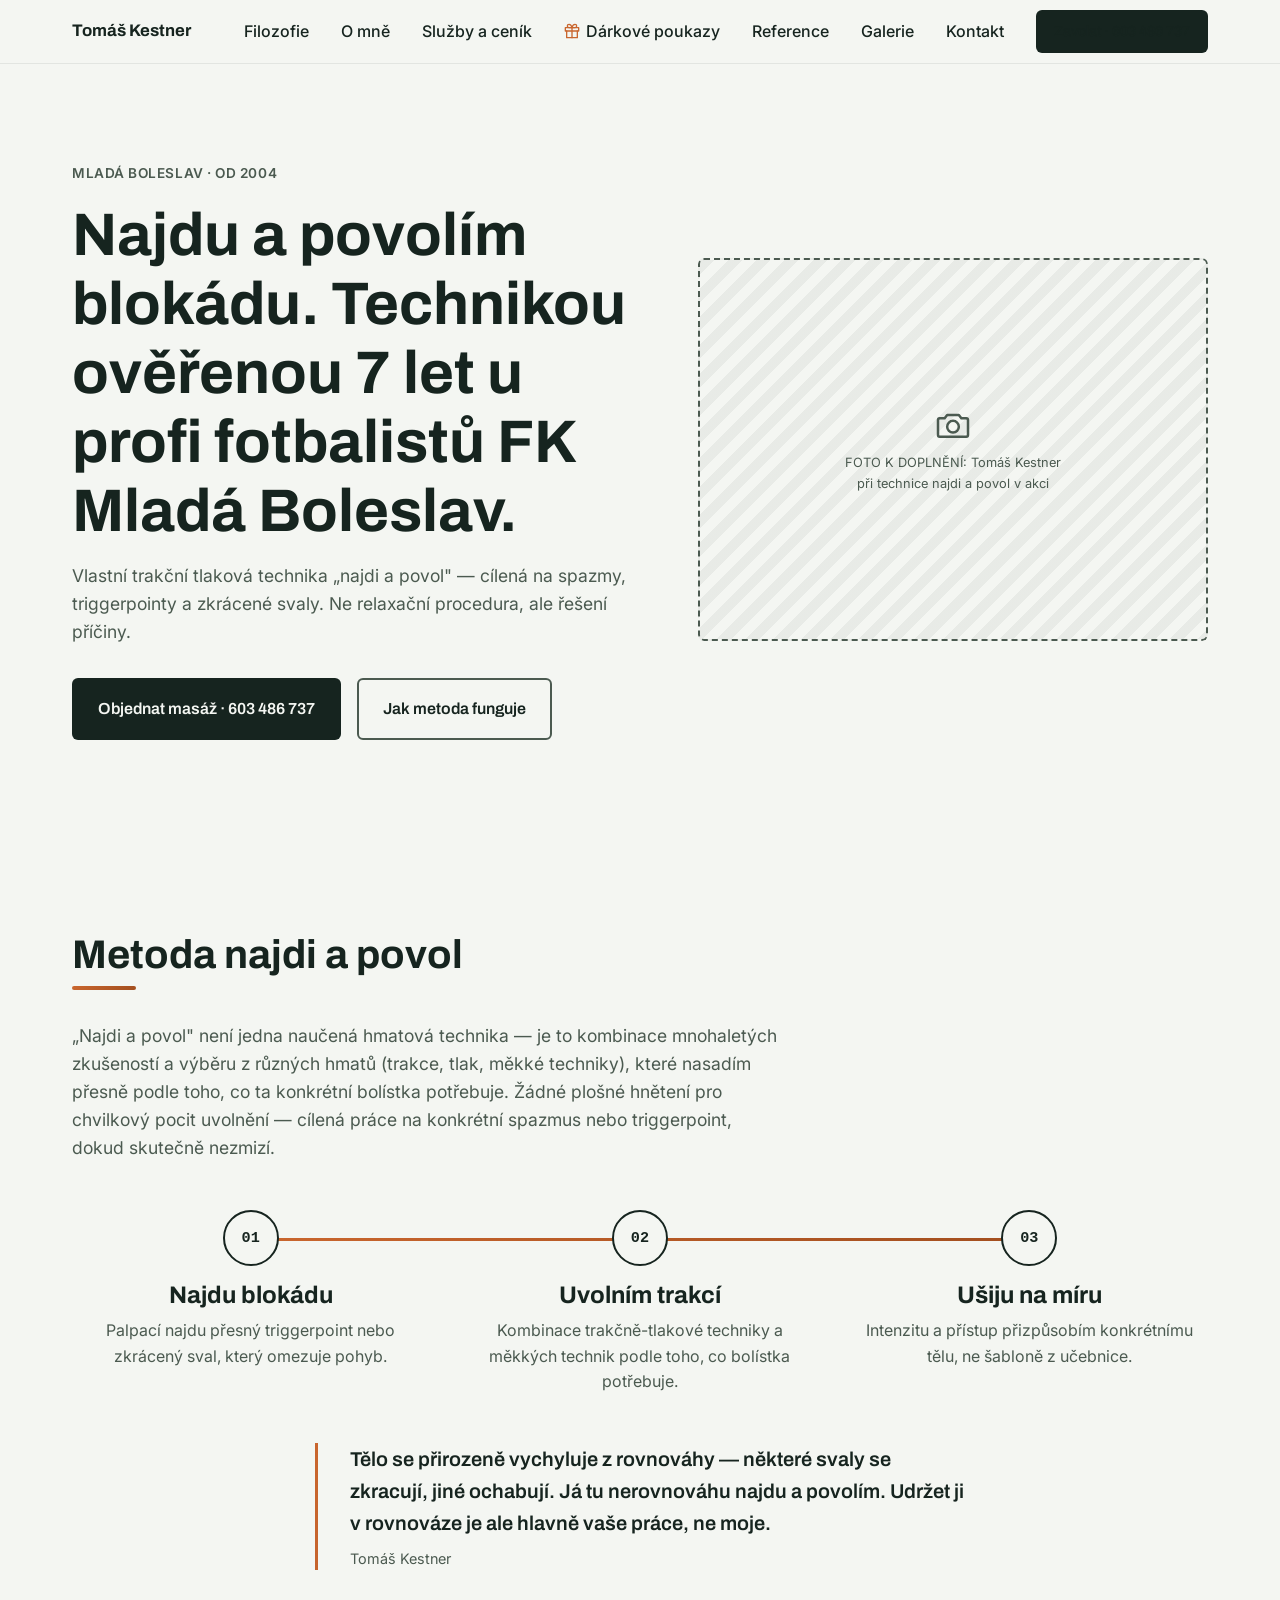
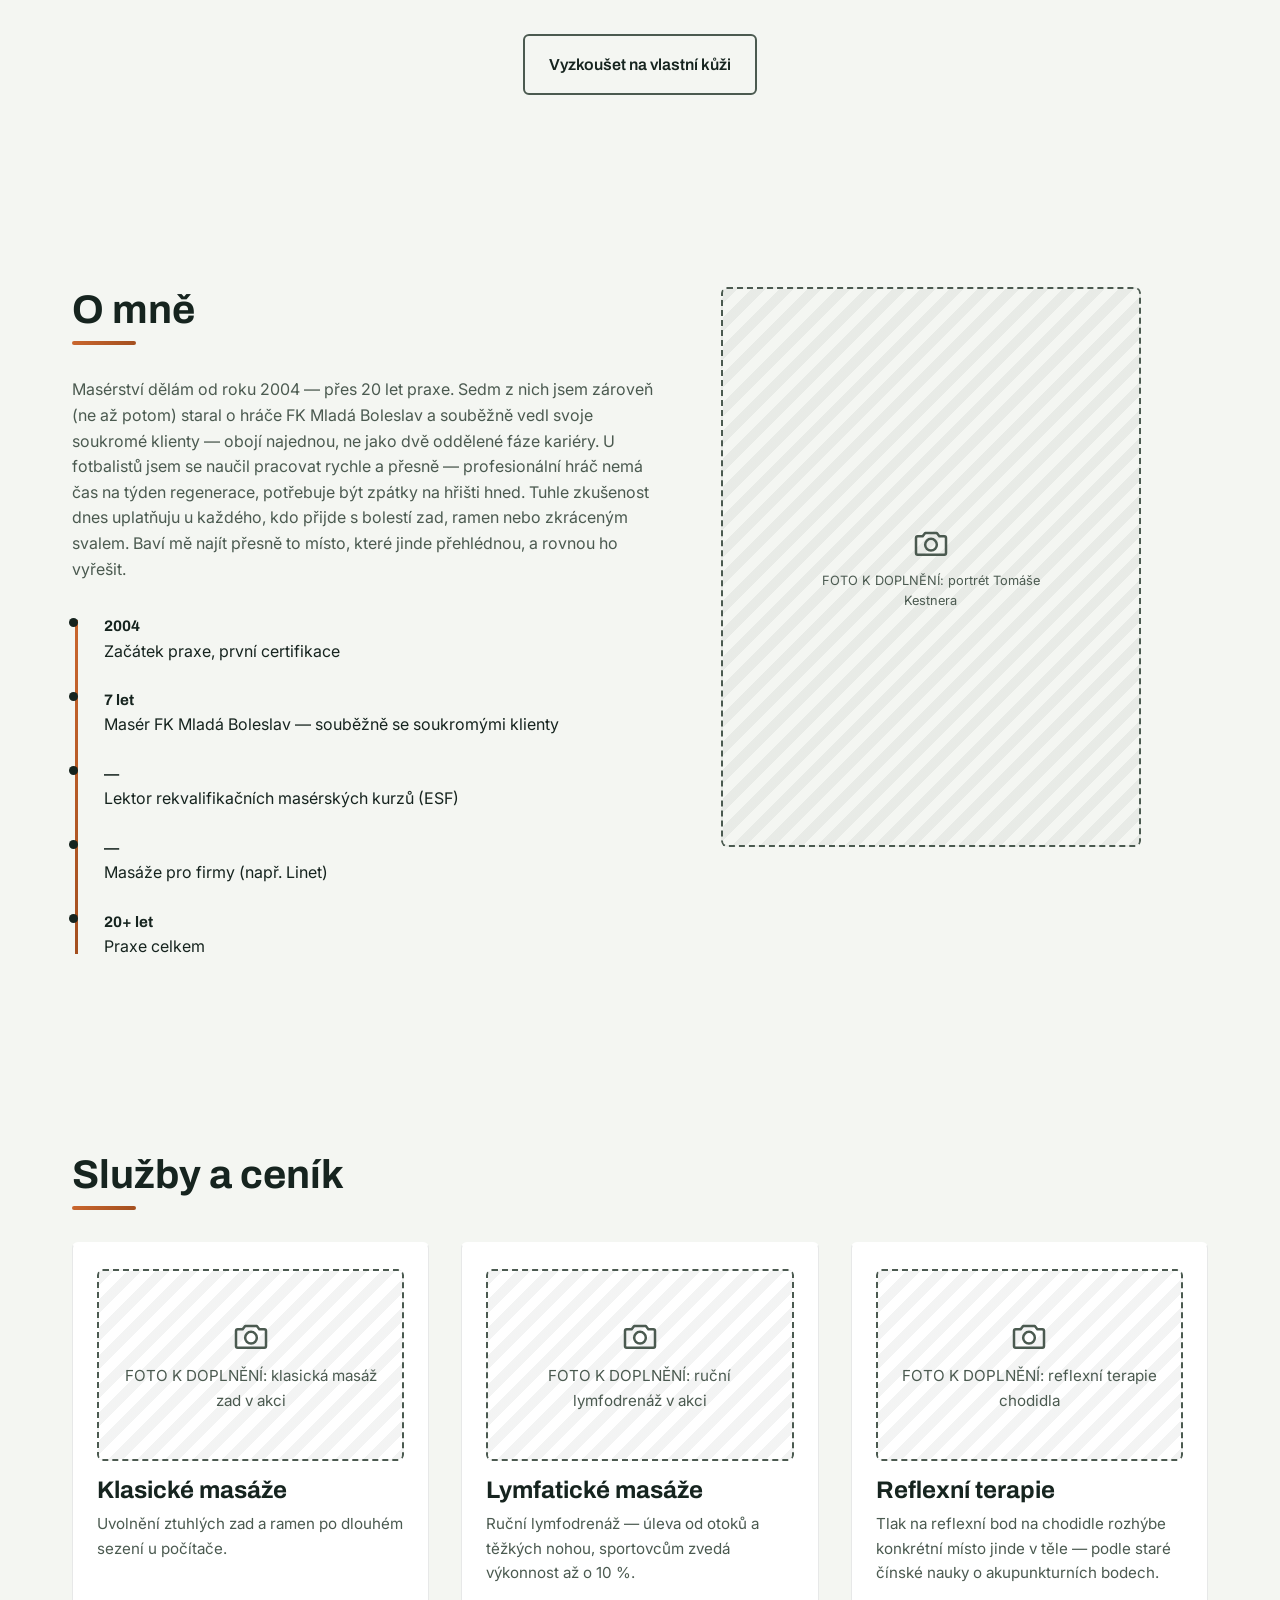
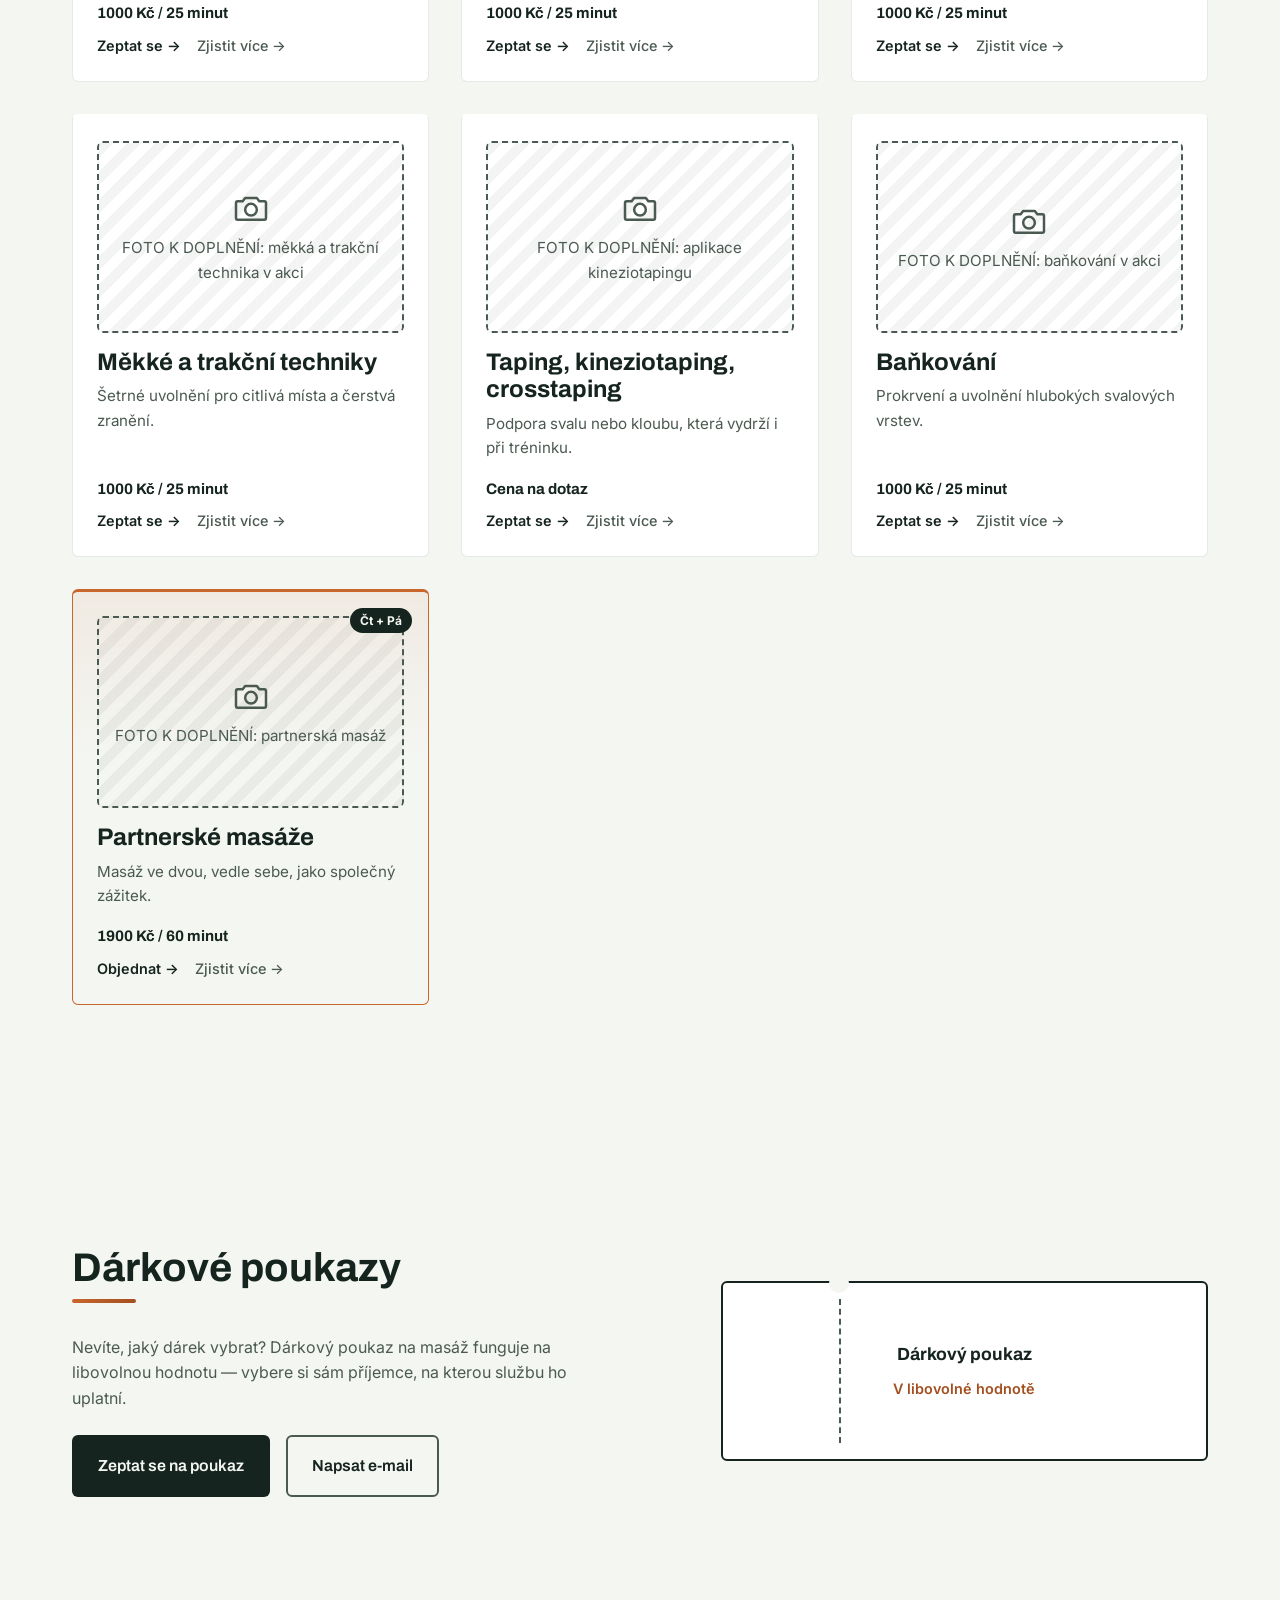
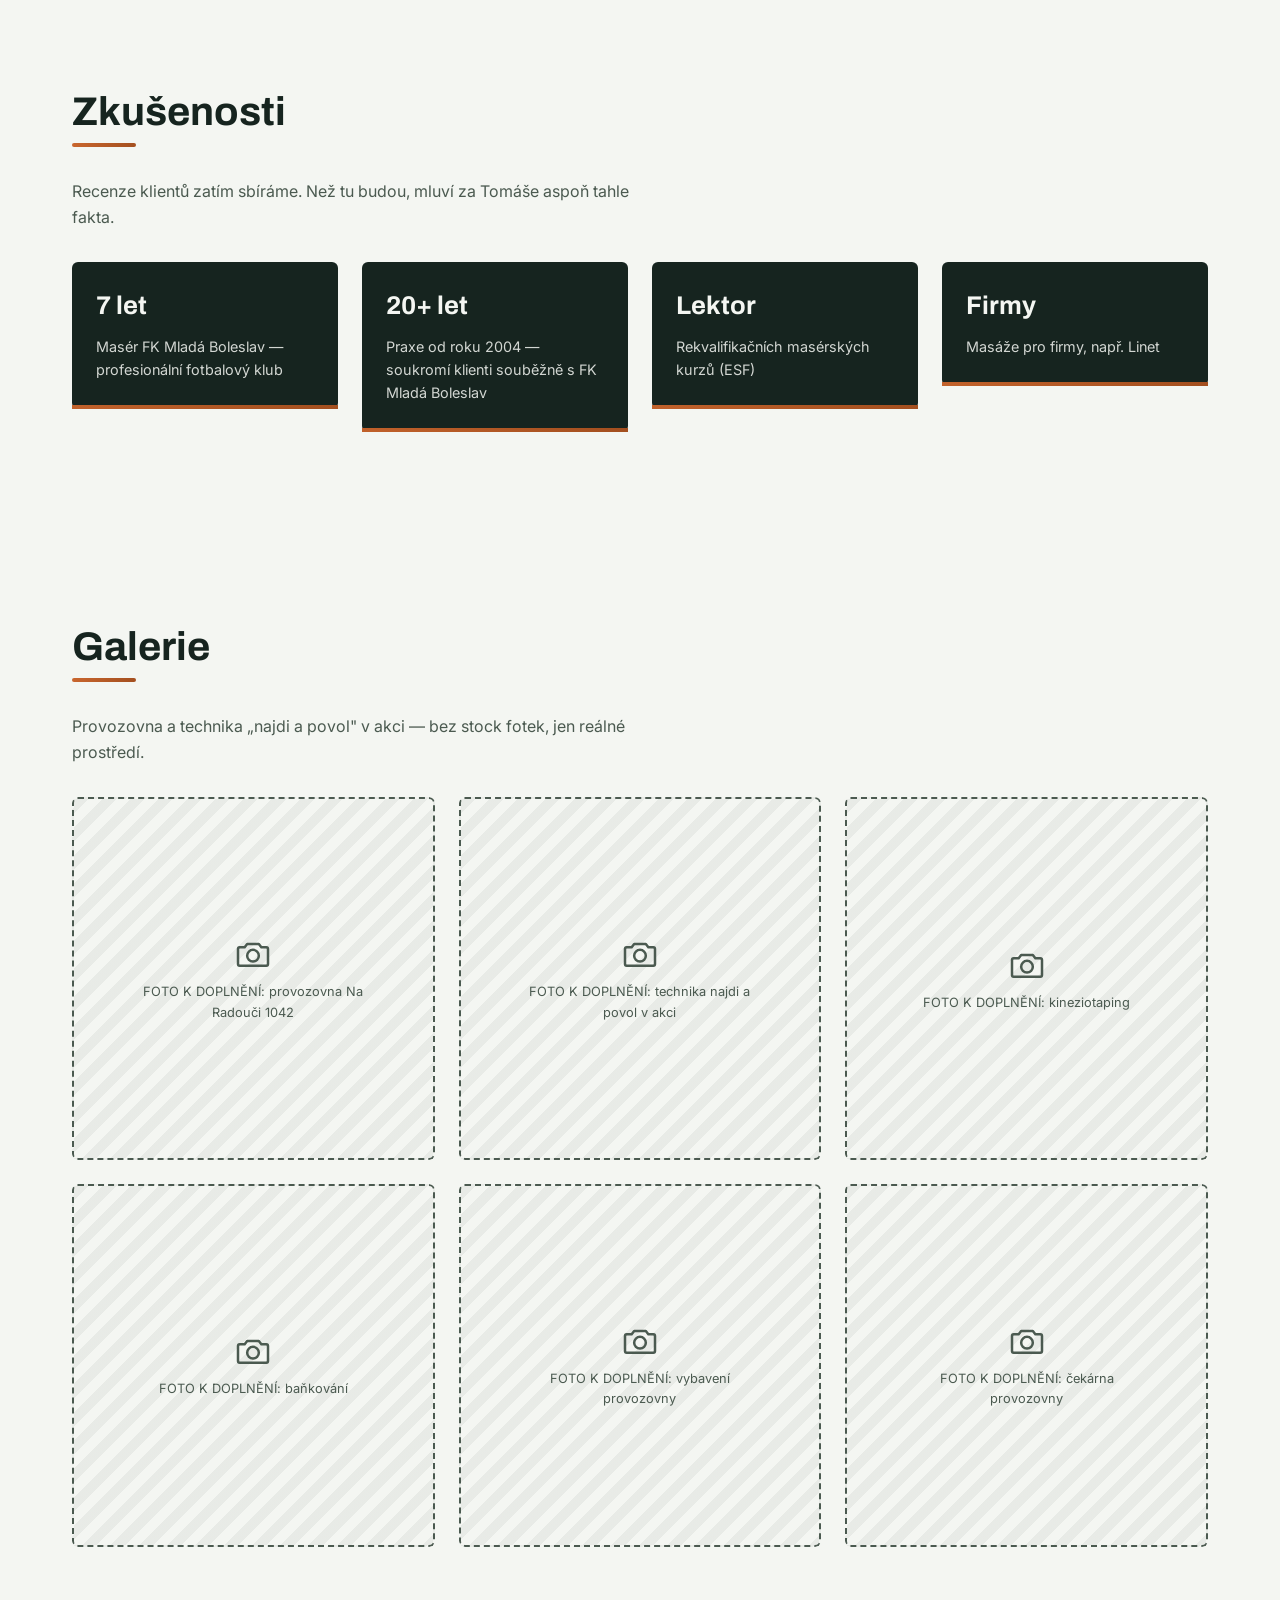
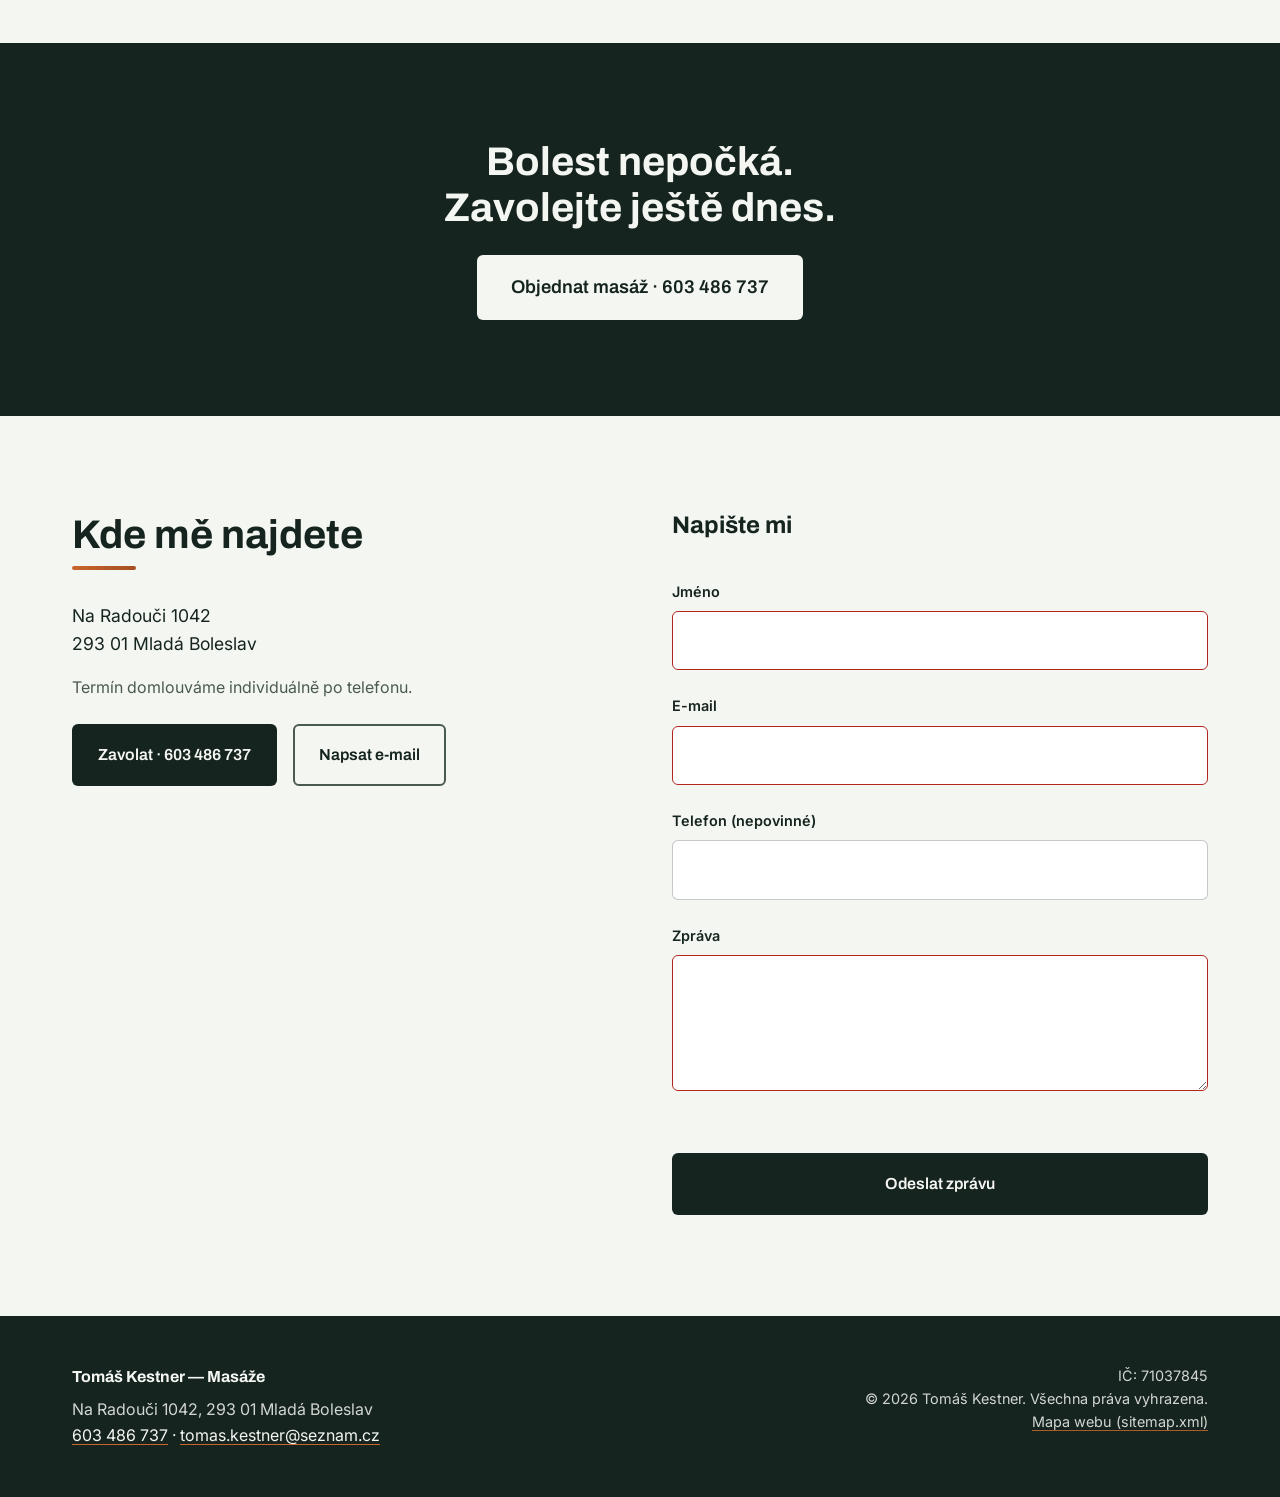
==== commit 368ef2bd: "Přidat podstránky služeb, redesign Klinický les a aktualizace SEO/skillů Nové /sluzby/*.html pro jed" ====
--- a/index.html
+++ b/index.html
@@ -28,11 +28,11 @@
   <link
     rel="preload"
     as="style"
-    href="https://fonts.googleapis.com/css2?family=Space+Grotesk:wght@600;700&family=Inter:wght@400;500;600&display=swap"
+    href="https://fonts.googleapis.com/css2?family=Archivo:wght@700;800&family=Inter:wght@400;500;600&display=swap"
     onload="this.onload=null;this.rel='stylesheet'"
   >
   <noscript>
-    <link rel="stylesheet" href="https://fonts.googleapis.com/css2?family=Space+Grotesk:wght@600;700&family=Inter:wght@400;500;600&display=swap">
+    <link rel="stylesheet" href="https://fonts.googleapis.com/css2?family=Archivo:wght@700;800&family=Inter:wght@400;500;600&display=swap">
   </noscript>
 
   <link rel="stylesheet" href="styles.css">
@@ -63,7 +63,6 @@
   <header class="site-nav" id="site-nav">
     <div class="container site-nav__inner">
       <a class="site-nav__logo" href="#hero" aria-label="Tomáš Kestner — masáže, úvod stránky">
-        <img src="assets/icons/favicon.svg" alt="" width="36" height="36" class="site-nav__mark">
         <span>Tomáš Kestner</span>
       </a>
 
@@ -83,6 +82,18 @@
           <li><a href="#filozofie">Filozofie</a></li>
           <li><a href="#o-mne">O mně</a></li>
           <li><a href="#sluzby-cenik">Služby a ceník</a></li>
+          <li>
+            <a class="site-nav__menu-gift" href="#darkove-poukazy">
+              <svg class="site-nav__gift-icon" width="16" height="16" viewBox="0 0 24 24" fill="none" stroke="currentColor" stroke-width="2" stroke-linecap="round" stroke-linejoin="round" aria-hidden="true">
+                <polyline points="20 12 20 22 4 22 4 12"></polyline>
+                <rect x="2" y="7" width="20" height="5"></rect>
+                <line x1="12" y1="22" x2="12" y2="7"></line>
+                <path d="M12 7H7.5a2.5 2.5 0 0 1 0-5C11 2 12 7 12 7z"></path>
+                <path d="M12 7h4.5a2.5 2.5 0 0 0 0-5C13 2 12 7 12 7z"></path>
+              </svg>
+              Dárkové poukazy
+            </a>
+          </li>
           <li><a href="#reference">Reference</a></li>
           <li><a href="#galerie">Galerie</a></li>
           <li><a href="#kontakt">Kontakt</a></li>
@@ -118,13 +129,13 @@
         <div class="hero__media">
           <!-- TODO: nahradit reálnou fotkou Tomáše při práci (technika "najdi a povol"),
                min. šířka 1200px, poměr stran cca 4:3, formát WebP + JPG fallback -->
-          <img
-            src="assets/img/placeholder-hero.svg"
-            alt="Tomáš Kestner provádí masáž technikou najdi a povol — fotka bude doplněna"
-            width="1200"
-            height="900"
-            class="img-cover"
-          >
+          <div class="photo-placeholder" role="img" aria-label="FOTO K DOPLNĚNÍ: Tomáš Kestner při technice najdi a povol v akci">
+            <svg class="photo-placeholder__icon" viewBox="0 0 24 24" fill="none" stroke="currentColor" stroke-width="1.5" stroke-linecap="round" stroke-linejoin="round" aria-hidden="true">
+              <path d="M4 8h3l1.5-2h7L17 8h3a1 1 0 0 1 1 1v9a1 1 0 0 1-1 1H4a1 1 0 0 1-1-1V9a1 1 0 0 1 1-1z"></path>
+              <circle cx="12" cy="13" r="3.5"></circle>
+            </svg>
+            <p class="photo-placeholder__caption">FOTO K DOPLNĚNÍ: Tomáš Kestner při technice najdi a povol v akci</p>
+          </div>
         </div>
       </div>
     </section>
@@ -142,24 +153,24 @@
         </p>
 
         <ol class="process">
-          <li class="process__step">
+          <li class="process__step" data-reveal style="--reveal-index: 0">
             <span class="process__num" aria-hidden="true">01</span>
             <h3>Najdu blokádu</h3>
             <p>Palpací najdu přesný triggerpoint nebo zkrácený sval, který omezuje pohyb.</p>
           </li>
-          <li class="process__step">
+          <li class="process__step" data-reveal style="--reveal-index: 1">
             <span class="process__num" aria-hidden="true">02</span>
             <h3>Uvolním trakcí</h3>
             <p>Kombinace trakčně-tlakové techniky a měkkých technik podle toho, co bolístka potřebuje.</p>
           </li>
-          <li class="process__step">
+          <li class="process__step" data-reveal style="--reveal-index: 2">
             <span class="process__num" aria-hidden="true">03</span>
             <h3>Ušiju na míru</h3>
             <p>Intenzitu a přístup přizpůsobím konkrétnímu tělu, ne šabloně z učebnice.</p>
           </li>
         </ol>
 
-        <blockquote class="filozofie__balance">
+        <blockquote class="filozofie__balance" data-reveal>
           <p>
             Tělo se přirozeně vychyluje z rovnováhy — některé svaly se
             zkracují, jiné ochabují. Já tu nerovnováhu najdu a povolím.
@@ -191,23 +202,23 @@
           </p>
 
           <ul class="timeline">
-            <li class="timeline__item">
+            <li class="timeline__item" data-reveal style="--reveal-index: 0">
               <span class="timeline__year">2004</span>
               <span class="timeline__label">Začátek praxe, první certifikace</span>
             </li>
-            <li class="timeline__item">
+            <li class="timeline__item" data-reveal style="--reveal-index: 1">
               <span class="timeline__year">7 let</span>
               <span class="timeline__label">Masér FK Mladá Boleslav — souběžně se soukromými klienty</span>
             </li>
-            <li class="timeline__item">
+            <li class="timeline__item" data-reveal style="--reveal-index: 2">
               <span class="timeline__year">—</span>
               <span class="timeline__label">Lektor rekvalifikačních masérských kurzů (ESF)</span>
             </li>
-            <li class="timeline__item">
+            <li class="timeline__item" data-reveal style="--reveal-index: 3">
               <span class="timeline__year">—</span>
               <span class="timeline__label">Masáže pro firmy (např. Linet)</span>
             </li>
-            <li class="timeline__item">
+            <li class="timeline__item" data-reveal style="--reveal-index: 4">
               <span class="timeline__year">20+ let</span>
               <span class="timeline__label">Praxe celkem</span>
             </li>
@@ -217,14 +228,13 @@
         <div class="o-mne__media">
           <!-- TODO: nahradit reálným portrétem Tomáše Kestnera,
                min. šířka 900px, poměr stran cca 3:4 -->
-          <img
-            src="assets/img/placeholder-portrait.svg"
-            alt="Portrét Tomáše Kestnera — fotka bude doplněna"
-            width="900"
-            height="1200"
-            loading="lazy"
-            class="img-cover"
-          >
+          <div class="photo-placeholder" role="img" aria-label="FOTO K DOPLNĚNÍ: portrét Tomáše Kestnera">
+            <svg class="photo-placeholder__icon" viewBox="0 0 24 24" fill="none" stroke="currentColor" stroke-width="1.5" stroke-linecap="round" stroke-linejoin="round" aria-hidden="true">
+              <path d="M4 8h3l1.5-2h7L17 8h3a1 1 0 0 1 1 1v9a1 1 0 0 1-1 1H4a1 1 0 0 1-1-1V9a1 1 0 0 1 1-1z"></path>
+              <circle cx="12" cy="13" r="3.5"></circle>
+            </svg>
+            <p class="photo-placeholder__caption">FOTO K DOPLNĚNÍ: portrét Tomáše Kestnera</p>
+          </div>
         </div>
       </div>
     </section>
@@ -234,72 +244,170 @@
         <h2 class="section-heading">Služby a ceník</h2>
 
         <ul class="services-grid">
-          <li>
+          <li data-reveal style="--reveal-index: 0">
             <article class="service-card">
+              <div class="service-card__media">
+                <div class="photo-placeholder" role="img" aria-label="FOTO K DOPLNĚNÍ: klasická masáž zad v akci">
+                  <svg class="photo-placeholder__icon" viewBox="0 0 24 24" fill="none" stroke="currentColor" stroke-width="1.5" stroke-linecap="round" stroke-linejoin="round" aria-hidden="true">
+                    <path d="M4 8h3l1.5-2h7L17 8h3a1 1 0 0 1 1 1v9a1 1 0 0 1-1 1H4a1 1 0 0 1-1-1V9a1 1 0 0 1 1-1z"></path>
+                    <circle cx="12" cy="13" r="3.5"></circle>
+                  </svg>
+                  <p class="photo-placeholder__caption">FOTO K DOPLNĚNÍ: klasická masáž zad v akci</p>
+                </div>
+              </div>
               <h3>Klasické masáže</h3>
               <p>Uvolnění ztuhlých zad a ramen po dlouhém sezení u počítače.</p>
               <p class="service-card__price">1000 Kč / 25 minut</p>
-              <a class="service-card__cta" href="tel:+420603486737">Zeptat se →</a>
-            </article>
-          </li>
-          <li>
+              <div class="service-card__cta-row">
+                <a class="service-card__cta" href="tel:+420603486737">Zeptat se →</a>
+                <a class="service-card__cta service-card__cta--secondary" href="sluzby/klasicke-masaze.html">Zjistit více →</a>
+              </div>
+            </article>
+          </li>
+          <li data-reveal style="--reveal-index: 1">
             <article class="service-card">
+              <div class="service-card__media">
+                <div class="photo-placeholder" role="img" aria-label="FOTO K DOPLNĚNÍ: ruční lymfodrenáž v akci">
+                  <svg class="photo-placeholder__icon" viewBox="0 0 24 24" fill="none" stroke="currentColor" stroke-width="1.5" stroke-linecap="round" stroke-linejoin="round" aria-hidden="true">
+                    <path d="M4 8h3l1.5-2h7L17 8h3a1 1 0 0 1 1 1v9a1 1 0 0 1-1 1H4a1 1 0 0 1-1-1V9a1 1 0 0 1 1-1z"></path>
+                    <circle cx="12" cy="13" r="3.5"></circle>
+                  </svg>
+                  <p class="photo-placeholder__caption">FOTO K DOPLNĚNÍ: ruční lymfodrenáž v akci</p>
+                </div>
+              </div>
               <h3>Lymfatické masáže</h3>
               <p>Ruční lymfodrenáž — úleva od otoků a těžkých nohou, sportovcům zvedá výkonnost až o 10 %.</p>
               <p class="service-card__price">1000 Kč / 25 minut</p>
-              <a class="service-card__cta" href="tel:+420603486737">Zeptat se →</a>
-            </article>
-          </li>
-          <li>
+              <div class="service-card__cta-row">
+                <a class="service-card__cta" href="tel:+420603486737">Zeptat se →</a>
+                <a class="service-card__cta service-card__cta--secondary" href="sluzby/lymfaticke-masaze.html">Zjistit více →</a>
+              </div>
+            </article>
+          </li>
+          <li data-reveal style="--reveal-index: 2">
             <article class="service-card">
+              <div class="service-card__media">
+                <div class="photo-placeholder" role="img" aria-label="FOTO K DOPLNĚNÍ: reflexní terapie chodidla">
+                  <svg class="photo-placeholder__icon" viewBox="0 0 24 24" fill="none" stroke="currentColor" stroke-width="1.5" stroke-linecap="round" stroke-linejoin="round" aria-hidden="true">
+                    <path d="M4 8h3l1.5-2h7L17 8h3a1 1 0 0 1 1 1v9a1 1 0 0 1-1 1H4a1 1 0 0 1-1-1V9a1 1 0 0 1 1-1z"></path>
+                    <circle cx="12" cy="13" r="3.5"></circle>
+                  </svg>
+                  <p class="photo-placeholder__caption">FOTO K DOPLNĚNÍ: reflexní terapie chodidla</p>
+                </div>
+              </div>
               <h3>Reflexní terapie</h3>
               <p>Tlak na reflexní bod na chodidle rozhýbe konkrétní místo jinde v těle — podle staré čínské nauky o akupunkturních bodech.</p>
               <p class="service-card__price">1000 Kč / 25 minut</p>
-              <a class="service-card__cta" href="tel:+420603486737">Zeptat se →</a>
-            </article>
-          </li>
-          <li>
+              <div class="service-card__cta-row">
+                <a class="service-card__cta" href="tel:+420603486737">Zeptat se →</a>
+                <a class="service-card__cta service-card__cta--secondary" href="sluzby/reflexni-terapie.html">Zjistit více →</a>
+              </div>
+            </article>
+          </li>
+          <li data-reveal style="--reveal-index: 3">
             <article class="service-card">
+              <div class="service-card__media">
+                <div class="photo-placeholder" role="img" aria-label="FOTO K DOPLNĚNÍ: měkká a trakční technika v akci">
+                  <svg class="photo-placeholder__icon" viewBox="0 0 24 24" fill="none" stroke="currentColor" stroke-width="1.5" stroke-linecap="round" stroke-linejoin="round" aria-hidden="true">
+                    <path d="M4 8h3l1.5-2h7L17 8h3a1 1 0 0 1 1 1v9a1 1 0 0 1-1 1H4a1 1 0 0 1-1-1V9a1 1 0 0 1 1-1z"></path>
+                    <circle cx="12" cy="13" r="3.5"></circle>
+                  </svg>
+                  <p class="photo-placeholder__caption">FOTO K DOPLNĚNÍ: měkká a trakční technika v akci</p>
+                </div>
+              </div>
               <h3>Měkké a trakční techniky</h3>
               <p>Šetrné uvolnění pro citlivá místa a čerstvá zranění.</p>
               <p class="service-card__price">1000 Kč / 25 minut</p>
-              <a class="service-card__cta" href="tel:+420603486737">Zeptat se →</a>
-            </article>
-          </li>
-          <li>
+              <div class="service-card__cta-row">
+                <a class="service-card__cta" href="tel:+420603486737">Zeptat se →</a>
+                <a class="service-card__cta service-card__cta--secondary" href="sluzby/mekke-trakcni-techniky.html">Zjistit více →</a>
+              </div>
+            </article>
+          </li>
+          <li data-reveal style="--reveal-index: 4">
             <article class="service-card">
+              <div class="service-card__media">
+                <div class="photo-placeholder" role="img" aria-label="FOTO K DOPLNĚNÍ: aplikace kineziotapingu">
+                  <svg class="photo-placeholder__icon" viewBox="0 0 24 24" fill="none" stroke="currentColor" stroke-width="1.5" stroke-linecap="round" stroke-linejoin="round" aria-hidden="true">
+                    <path d="M4 8h3l1.5-2h7L17 8h3a1 1 0 0 1 1 1v9a1 1 0 0 1-1 1H4a1 1 0 0 1-1-1V9a1 1 0 0 1 1-1z"></path>
+                    <circle cx="12" cy="13" r="3.5"></circle>
+                  </svg>
+                  <p class="photo-placeholder__caption">FOTO K DOPLNĚNÍ: aplikace kineziotapingu</p>
+                </div>
+              </div>
               <h3>Taping, kineziotaping, crosstaping</h3>
               <p>Podpora svalu nebo kloubu, která vydrží i při tréninku.</p>
               <!-- TODO: cena k doplnění od klienta -->
               <p class="service-card__price">Cena na dotaz</p>
-              <a class="service-card__cta" href="tel:+420603486737">Zeptat se →</a>
-            </article>
-          </li>
-          <li>
+              <div class="service-card__cta-row">
+                <a class="service-card__cta" href="tel:+420603486737">Zeptat se →</a>
+                <a class="service-card__cta service-card__cta--secondary" href="sluzby/taping-kineziotaping-crosstaping.html">Zjistit více →</a>
+              </div>
+            </article>
+          </li>
+          <li data-reveal style="--reveal-index: 5">
             <article class="service-card">
+              <div class="service-card__media">
+                <div class="photo-placeholder" role="img" aria-label="FOTO K DOPLNĚNÍ: baňkování v akci">
+                  <svg class="photo-placeholder__icon" viewBox="0 0 24 24" fill="none" stroke="currentColor" stroke-width="1.5" stroke-linecap="round" stroke-linejoin="round" aria-hidden="true">
+                    <path d="M4 8h3l1.5-2h7L17 8h3a1 1 0 0 1 1 1v9a1 1 0 0 1-1 1H4a1 1 0 0 1-1-1V9a1 1 0 0 1 1-1z"></path>
+                    <circle cx="12" cy="13" r="3.5"></circle>
+                  </svg>
+                  <p class="photo-placeholder__caption">FOTO K DOPLNĚNÍ: baňkování v akci</p>
+                </div>
+              </div>
               <h3>Baňkování</h3>
               <p>Prokrvení a uvolnění hlubokých svalových vrstev.</p>
               <p class="service-card__price">1000 Kč / 25 minut</p>
-              <a class="service-card__cta" href="tel:+420603486737">Zeptat se →</a>
-            </article>
-          </li>
-          <li>
+              <div class="service-card__cta-row">
+                <a class="service-card__cta" href="tel:+420603486737">Zeptat se →</a>
+                <a class="service-card__cta service-card__cta--secondary" href="sluzby/bankovani.html">Zjistit více →</a>
+              </div>
+            </article>
+          </li>
+          <li data-reveal style="--reveal-index: 6">
             <article class="service-card service-card--featured">
               <span class="service-card__badge">Čt + Pá</span>
+              <div class="service-card__media">
+                <div class="photo-placeholder" role="img" aria-label="FOTO K DOPLNĚNÍ: partnerská masáž">
+                  <svg class="photo-placeholder__icon" viewBox="0 0 24 24" fill="none" stroke="currentColor" stroke-width="1.5" stroke-linecap="round" stroke-linejoin="round" aria-hidden="true">
+                    <path d="M4 8h3l1.5-2h7L17 8h3a1 1 0 0 1 1 1v9a1 1 0 0 1-1 1H4a1 1 0 0 1-1-1V9a1 1 0 0 1 1-1z"></path>
+                    <circle cx="12" cy="13" r="3.5"></circle>
+                  </svg>
+                  <p class="photo-placeholder__caption">FOTO K DOPLNĚNÍ: partnerská masáž</p>
+                </div>
+              </div>
               <h3>Partnerské masáže</h3>
               <p>Masáž ve dvou, vedle sebe, jako společný zážitek.</p>
               <p class="service-card__price">1900 Kč / 60 minut</p>
-              <a class="service-card__cta" href="tel:+420603486737">Objednat →</a>
+              <div class="service-card__cta-row">
+                <a class="service-card__cta" href="tel:+420603486737">Objednat →</a>
+                <a class="service-card__cta service-card__cta--secondary" href="sluzby/partnerske-masaze.html">Zjistit více →</a>
+              </div>
             </article>
           </li>
         </ul>
-
-        <div class="voucher-cta">
-          <div>
-            <h3>Dárkový poukaz</h3>
-            <p>V libovolné hodnotě — ideální dárek, který si vybere sám.</p>
+      </div>
+    </section>
+
+    <section id="darkove-poukazy" class="poukazy">
+      <div class="container poukazy__inner">
+        <div class="poukazy__content" data-reveal>
+          <h2 class="section-heading">Dárkové poukazy</h2>
+          <p>
+            Nevíte, jaký dárek vybrat? Dárkový poukaz na masáž funguje na
+            libovolnou hodnotu — vybere si sám příjemce, na kterou službu ho
+            uplatní.
+          </p>
+          <div class="poukazy__cta">
+            <a class="btn btn-primary" href="tel:+420603486737">Zeptat se na poukaz</a>
+            <a class="btn btn-secondary" href="mailto:tomas.kestner@seznam.cz">Napsat e-mail</a>
           </div>
-          <a class="btn btn-primary" href="tel:+420603486737">Zeptat se na poukaz</a>
+        </div>
+
+        <div class="poukazy__voucher" aria-hidden="true" data-reveal>
+          <span class="poukazy__voucher-label">Dárkový poukaz</span>
+          <span class="poukazy__voucher-value">V libovolné hodnotě</span>
         </div>
       </div>
     </section>
@@ -320,25 +428,25 @@
         </p>
 
         <ul class="stats-grid">
-          <li>
+          <li data-reveal style="--reveal-index: 0">
             <article class="stat-card">
               <span class="stat-card__value">7 let</span>
               <span class="stat-card__label">Masér FK Mladá Boleslav — profesionální fotbalový klub</span>
             </article>
           </li>
-          <li>
+          <li data-reveal style="--reveal-index: 1">
             <article class="stat-card">
               <span class="stat-card__value">20+ let</span>
               <span class="stat-card__label">Praxe od roku 2004 — soukromí klienti souběžně s FK Mladá Boleslav</span>
             </article>
           </li>
-          <li>
+          <li data-reveal style="--reveal-index: 2">
             <article class="stat-card">
               <span class="stat-card__value">Lektor</span>
               <span class="stat-card__label">Rekvalifikačních masérských kurzů (ESF)</span>
             </article>
           </li>
-          <li>
+          <li data-reveal style="--reveal-index: 3">
             <article class="stat-card">
               <span class="stat-card__value">Firmy</span>
               <span class="stat-card__label">Masáže pro firmy, např. Linet</span>
@@ -362,36 +470,78 @@
           jen reálné prostředí.
         </p>
 
+        <!-- Dlaždice zatím nemají reálnou fotku, proto jsou to obyčejné <div>y
+             s .photo-placeholder, ne <button> — lightbox (viz script.js) je
+             ignoruje, dokud nedostanou skutečný <img>. Až přibudou reálné
+             fotky: obalit .photo-placeholder zpět do <button class="gallery-item">
+             s <img> (WebP + JPG fallback přes <picture>, min. šířka 1200px,
+             poměr 4:3 nebo 1:1), lightbox se zapojí automaticky. -->
         <ul class="gallery-grid">
           <li>
-            <button class="gallery-item" type="button" aria-label="Zvětšit fotku: provozovna Na Radouči 1042">
-              <img src="assets/img/placeholder-square.svg" alt="Provozovna Na Radouči 1042 — fotka bude doplněna" width="1200" height="1200" class="img-cover">
-            </button>
+            <div class="gallery-item gallery-item--placeholder">
+              <div class="photo-placeholder" role="img" aria-label="FOTO K DOPLNĚNÍ: provozovna Na Radouči 1042">
+                <svg class="photo-placeholder__icon" viewBox="0 0 24 24" fill="none" stroke="currentColor" stroke-width="1.5" stroke-linecap="round" stroke-linejoin="round" aria-hidden="true">
+                  <path d="M4 8h3l1.5-2h7L17 8h3a1 1 0 0 1 1 1v9a1 1 0 0 1-1 1H4a1 1 0 0 1-1-1V9a1 1 0 0 1 1-1z"></path>
+                  <circle cx="12" cy="13" r="3.5"></circle>
+                </svg>
+                <p class="photo-placeholder__caption">FOTO K DOPLNĚNÍ: provozovna Na Radouči 1042</p>
+              </div>
+            </div>
           </li>
           <li>
-            <button class="gallery-item" type="button" aria-label="Zvětšit fotku: technika najdi a povol v akci">
-              <img src="assets/img/placeholder-square.svg" alt="Tomáš Kestner při technice najdi a povol — fotka bude doplněna" width="1200" height="1200" class="img-cover">
-            </button>
+            <div class="gallery-item gallery-item--placeholder">
+              <div class="photo-placeholder" role="img" aria-label="FOTO K DOPLNĚNÍ: technika najdi a povol v akci">
+                <svg class="photo-placeholder__icon" viewBox="0 0 24 24" fill="none" stroke="currentColor" stroke-width="1.5" stroke-linecap="round" stroke-linejoin="round" aria-hidden="true">
+                  <path d="M4 8h3l1.5-2h7L17 8h3a1 1 0 0 1 1 1v9a1 1 0 0 1-1 1H4a1 1 0 0 1-1-1V9a1 1 0 0 1 1-1z"></path>
+                  <circle cx="12" cy="13" r="3.5"></circle>
+                </svg>
+                <p class="photo-placeholder__caption">FOTO K DOPLNĚNÍ: technika najdi a povol v akci</p>
+              </div>
+            </div>
           </li>
           <li>
-            <button class="gallery-item" type="button" aria-label="Zvětšit fotku: kineziotaping">
-              <img src="assets/img/placeholder-square.svg" alt="Aplikace kineziotapingu — fotka bude doplněna" width="1200" height="1200" loading="lazy" class="img-cover">
-            </button>
+            <div class="gallery-item gallery-item--placeholder">
+              <div class="photo-placeholder" role="img" aria-label="FOTO K DOPLNĚNÍ: kineziotaping">
+                <svg class="photo-placeholder__icon" viewBox="0 0 24 24" fill="none" stroke="currentColor" stroke-width="1.5" stroke-linecap="round" stroke-linejoin="round" aria-hidden="true">
+                  <path d="M4 8h3l1.5-2h7L17 8h3a1 1 0 0 1 1 1v9a1 1 0 0 1-1 1H4a1 1 0 0 1-1-1V9a1 1 0 0 1 1-1z"></path>
+                  <circle cx="12" cy="13" r="3.5"></circle>
+                </svg>
+                <p class="photo-placeholder__caption">FOTO K DOPLNĚNÍ: kineziotaping</p>
+              </div>
+            </div>
           </li>
           <li>
-            <button class="gallery-item" type="button" aria-label="Zvětšit fotku: baňkování">
-              <img src="assets/img/placeholder-square.svg" alt="Baňkování při masáži — fotka bude doplněna" width="1200" height="1200" loading="lazy" class="img-cover">
-            </button>
+            <div class="gallery-item gallery-item--placeholder">
+              <div class="photo-placeholder" role="img" aria-label="FOTO K DOPLNĚNÍ: baňkování">
+                <svg class="photo-placeholder__icon" viewBox="0 0 24 24" fill="none" stroke="currentColor" stroke-width="1.5" stroke-linecap="round" stroke-linejoin="round" aria-hidden="true">
+                  <path d="M4 8h3l1.5-2h7L17 8h3a1 1 0 0 1 1 1v9a1 1 0 0 1-1 1H4a1 1 0 0 1-1-1V9a1 1 0 0 1 1-1z"></path>
+                  <circle cx="12" cy="13" r="3.5"></circle>
+                </svg>
+                <p class="photo-placeholder__caption">FOTO K DOPLNĚNÍ: baňkování</p>
+              </div>
+            </div>
           </li>
           <li>
-            <button class="gallery-item" type="button" aria-label="Zvětšit fotku: vybavení provozovny">
-              <img src="assets/img/placeholder-square.svg" alt="Masérský stůl a vybavení provozovny — fotka bude doplněna" width="1200" height="1200" loading="lazy" class="img-cover">
-            </button>
+            <div class="gallery-item gallery-item--placeholder">
+              <div class="photo-placeholder" role="img" aria-label="FOTO K DOPLNĚNÍ: vybavení provozovny">
+                <svg class="photo-placeholder__icon" viewBox="0 0 24 24" fill="none" stroke="currentColor" stroke-width="1.5" stroke-linecap="round" stroke-linejoin="round" aria-hidden="true">
+                  <path d="M4 8h3l1.5-2h7L17 8h3a1 1 0 0 1 1 1v9a1 1 0 0 1-1 1H4a1 1 0 0 1-1-1V9a1 1 0 0 1 1-1z"></path>
+                  <circle cx="12" cy="13" r="3.5"></circle>
+                </svg>
+                <p class="photo-placeholder__caption">FOTO K DOPLNĚNÍ: vybavení provozovny</p>
+              </div>
+            </div>
           </li>
           <li>
-            <button class="gallery-item" type="button" aria-label="Zvětšit fotku: čekárna provozovny">
-              <img src="assets/img/placeholder-square.svg" alt="Čekárna provozovny Na Radouči 1042 — fotka bude doplněna" width="1200" height="1200" loading="lazy" class="img-cover">
-            </button>
+            <div class="gallery-item gallery-item--placeholder">
+              <div class="photo-placeholder" role="img" aria-label="FOTO K DOPLNĚNÍ: čekárna provozovny">
+                <svg class="photo-placeholder__icon" viewBox="0 0 24 24" fill="none" stroke="currentColor" stroke-width="1.5" stroke-linecap="round" stroke-linejoin="round" aria-hidden="true">
+                  <path d="M4 8h3l1.5-2h7L17 8h3a1 1 0 0 1 1 1v9a1 1 0 0 1-1 1H4a1 1 0 0 1-1-1V9a1 1 0 0 1 1-1z"></path>
+                  <circle cx="12" cy="13" r="3.5"></circle>
+                </svg>
+                <p class="photo-placeholder__caption">FOTO K DOPLNĚNÍ: čekárna provozovny</p>
+              </div>
+            </div>
           </li>
         </ul>
       </div>
--- a/styles.css
+++ b/styles.css
@@ -70,18 +70,22 @@
 /* ---------- Design tokeny ---------- */
 :root {
   /* Podklad */
-  --paper: #faf7f0;
+  --paper: #f4f6f2;
   --ink: #16241f;
   --ink-soft: #4b5a50;
 
-  /* Akcenty — energie a pohyb */
-  --lime: #86c232;
-  --coral: #ff6845;
-  --lime-deep: #5e9021;
-  --coral-deep: #e8501f;
-
-  /* Energy-flow gradient — signaturní prvek webu */
-  --flow-gradient: linear-gradient(115deg, var(--lime) 0%, var(--coral) 100%);
+  /* Akcent — jeden, tlumený rezavý (tejpovací páska / klinická preciznost) */
+  --accent: #c9662e;
+  --accent-deep: #a34f1f;
+
+  /* Flow-line — jemný jednobarevný přechod akcent → accent-deep, jen jako linka/podtržení,
+     nikdy plošné pozadí */
+  --flow-line: linear-gradient(115deg, var(--accent) 0%, var(--accent-deep) 100%);
+
+  /* Funkční stavové barvy formuláře — nezávislé na brand akcentu (zelená=OK/červená=chyba
+     je běžná UX konvence, ne součást brand identity) */
+  --success: #3f7d3a;
+  --error: #b3261e;
 
   /* Spacing scale — 8px base grid */
   --space-1: 8px;
@@ -94,7 +98,7 @@
   --space-16: 128px;
 
   /* Typografie */
-  --font-display: "Space Grotesk", "Segoe UI", sans-serif;
+  --font-display: "Archivo", "Segoe UI", sans-serif;
   --font-body: "Inter", "Segoe UI", sans-serif;
 
   /* Rozměry */
@@ -103,10 +107,8 @@
   --nav-height: 64px;
   --nav-height-mobile: 64px;
 
-  /* --coral na --paper dává jen 2.7:1 (pod WCAG 3:1 pro non-text
-     indikátory) — focus ring proto stojí na --ink, které na --paper i
-     bílé dává >15:1. Na tmavých plochách (footer/final-cta) se přebarví
-     na --paper, viz níže. */
+  /* --ink na --paper dává 14.8:1 (WCAG), focus ring proto stojí na --ink.
+     Na tmavých plochách (footer/final-cta) se přebarví na --paper, viz níže. */
   --focus-ring: 3px solid var(--ink);
 }
 
@@ -224,7 +226,7 @@
   height: 4px;
   width: 64px;
   margin-top: var(--space-1);
-  background: var(--flow-gradient);
+  background: var(--flow-line);
   border-radius: 2px;
 }
 
@@ -246,7 +248,7 @@
   left: 0;
   height: 3px;
   width: 0%;
-  background: var(--flow-gradient);
+  background: var(--flow-line);
   z-index: 1100;
   transition: width 0.1s linear;
 }
@@ -288,7 +290,7 @@
 
 .btn-primary:hover,
 .btn-primary:focus-visible {
-  background: var(--flow-gradient);
+  background: var(--flow-line);
   color: var(--ink);
 }
 
@@ -300,7 +302,7 @@
 
 .btn-secondary:hover,
 .btn-secondary:focus-visible {
-  border-color: var(--coral-deep);
+  border-color: var(--accent-deep);
   color: var(--ink);
 }
 
@@ -308,36 +310,41 @@
   width: 100%;
 }
 
-/* ---------- Placeholder dlaždice (chybějící reálné fotky) ---------- */
-.media-placeholder {
-  position: relative;
-  display: flex;
+/* ---------- Fotografický placeholder (chybějící reálné fotky) ----------
+   Vkládá se dovnitř existujících wrapperů, které už mají aspect-ratio
+   (.hero__media, .o-mne__media, .gallery-item, .service-card__media) —
+   sám nemá vlastní aspect-ratio, dědí rozměr z wrapperu. Záměrně statický
+   (bez hover/reveal pohybu) a vizuálně nápadný jako zástupný obsah, ne
+   jako hotová fotka. */
+.photo-placeholder {
+  width: 100%;
+  height: 100%;
+  display: flex;
+  flex-direction: column;
   align-items: center;
   justify-content: center;
-  background: var(--flow-gradient);
+  gap: var(--space-1);
+  background: repeating-linear-gradient(
+    135deg,
+    rgba(22, 36, 31, 0.05) 0 10px,
+    transparent 10px 20px
+  );
+  border: 2px dashed var(--ink-soft);
   border-radius: var(--radius);
-  overflow: hidden;
-  min-height: 220px;
-}
-
-.media-placeholder img {
-  width: 72px;
-  height: 72px;
-  opacity: 0.9;
-}
-
-.media-placeholder::after {
-  content: "Zástupný obrázek — čeká na reálnou fotku";
-  position: absolute;
-  bottom: var(--space-1);
-  left: var(--space-1);
-  right: var(--space-1);
-  font-size: 0.7rem;
-  color: var(--paper);
-  background: rgba(22, 36, 31, 0.55);
-  padding: 4px 8px;
-  border-radius: 4px;
+  color: var(--ink-soft);
   text-align: center;
+  padding: var(--space-2);
+}
+
+.photo-placeholder__icon {
+  width: 40px;
+  height: 40px;
+  flex-shrink: 0;
+}
+
+.photo-placeholder__caption {
+  font-size: 0.8rem;
+  max-width: 28ch;
 }
 
 /* ---------- Responsive images utility ---------- */
@@ -358,6 +365,25 @@
   main[id] {
     scroll-margin-top: var(--nav-height);
   }
+}
+
+/* ---------- Scroll-reveal (viz script.js scrollReveal()) ----------
+   .js-reveal-ready se přidává na <html> synchronně na startu script.js —
+   dokud JS neběží (vypnutý JS, pomalé připojení, chyba), [data-reveal]
+   prvky zůstávají plně viditelné. Skrytí platí JEN pod touto třídou, takže
+   obsah nikdy nezůstane trvale neviditelný. Existující globální
+   prefers-reduced-motion blok výše (nuluje transition-duration) tohle
+   pokrývá automaticky — žádná zvláštní výjimka netřeba. */
+.js-reveal-ready [data-reveal] {
+  opacity: 0;
+  transform: translateY(16px);
+  transition: opacity 0.5s ease, transform 0.5s ease;
+  transition-delay: calc(var(--reveal-index, 0) * 80ms);
+}
+
+.js-reveal-ready [data-reveal].is-visible {
+  opacity: 1;
+  transform: none;
 }
 
 /* =========================================================
@@ -396,10 +422,6 @@
   font-size: 1.05rem;
   text-decoration: none;
   color: var(--ink);
-}
-
-.site-nav__mark {
-  border-radius: 6px;
 }
 
 /* Hamburger toggle — viditelný jen na mobilu */
@@ -498,8 +520,21 @@
 
 .site-nav__menu a:hover {
   text-decoration: underline;
-  text-decoration-color: var(--coral);
+  text-decoration-color: var(--accent);
   text-underline-offset: 3px;
+}
+
+/* Zdrženlivé odlišení odkazu na Dárkové poukazy — jen malá ikonka v akcentové
+   barvě, žádný badge/glow/pill, text stejný jako ostatní položky menu. */
+.site-nav__menu a.site-nav__menu-gift {
+  display: inline-flex;
+  align-items: center;
+  gap: 6px;
+}
+
+.site-nav__gift-icon {
+  color: var(--accent);
+  flex-shrink: 0;
 }
 
 .site-nav__menu-cta {
@@ -587,6 +622,40 @@
   aspect-ratio: 4 / 3;
   border-radius: var(--radius);
   overflow: hidden;
+}
+
+/* Vstupní animace hero obsahu — load-time, ne scroll-triggered, čisté CSS
+   (žádný JS potřeba). Pokryto existujícím globálním prefers-reduced-motion
+   blokem výše beze změny. */
+.hero__content > * {
+  animation: hero-in 0.6s ease both;
+}
+
+.hero__content .section-eyebrow {
+  animation-delay: 0s;
+}
+
+.hero__content h1 {
+  animation-delay: 0.08s;
+}
+
+.hero__content .hero__subtitle {
+  animation-delay: 0.16s;
+}
+
+.hero__content .hero__cta {
+  animation-delay: 0.24s;
+}
+
+@keyframes hero-in {
+  from {
+    opacity: 0;
+    transform: translateY(12px);
+  }
+  to {
+    opacity: 1;
+    transform: none;
+  }
 }
 
 /* =========================================================
@@ -610,7 +679,7 @@
 .process::before {
   content: "";
   position: absolute;
-  background: var(--flow-gradient);
+  background: var(--flow-line);
   z-index: 0;
   left: 27px;
   top: 28px;
@@ -655,7 +724,7 @@
   margin: 0 auto var(--space-6);
   padding-left: var(--space-4);
   border-left: 3px solid transparent;
-  border-image: var(--flow-gradient) 1;
+  border-image: var(--flow-line) 1;
 }
 
 .filozofie__balance p {
@@ -758,7 +827,7 @@
   top: 6px;
   bottom: 6px;
   width: 3px;
-  background: var(--flow-gradient);
+  background: var(--flow-line);
 }
 
 .timeline__item {
@@ -821,9 +890,16 @@
   transition: border-color 0.2s ease, transform 0.15s ease;
 }
 
+.service-card__media {
+  aspect-ratio: 16 / 10;
+  border-radius: var(--radius);
+  overflow: hidden;
+  margin-bottom: var(--space-1);
+}
+
 .service-card:hover,
 .service-card:focus-within {
-  border-top-color: var(--coral);
+  border-top-color: var(--accent);
   transform: translateY(-2px);
 }
 
@@ -850,6 +926,12 @@
   padding-top: var(--space-1);
 }
 
+.service-card__cta-row {
+  display: flex;
+  flex-wrap: wrap;
+  gap: var(--space-1) var(--space-2);
+}
+
 .service-card__cta {
   color: var(--ink);
   font-weight: 600;
@@ -861,21 +943,109 @@
   text-decoration: underline;
 }
 
+.service-card__cta--secondary {
+  color: var(--ink-soft);
+  font-weight: 500;
+}
+
 .service-card--featured {
-  border-color: var(--coral);
-  background: linear-gradient(180deg, rgba(255, 104, 69, 0.06), transparent 40%);
-}
-
+  border-color: var(--accent);
+  background: linear-gradient(180deg, rgba(201, 102, 46, 0.08), transparent 40%);
+}
+
+/* Plné --ink pozadí místo --flow-line: gradient s --ink textem u tlumeného rezavého
+   akcentu vychází cca 4.1:1 (pod 4.5:1 pro drobný text), plná --ink/--paper dvojice dává
+   jisté vysoké skóre a je i vizuálně silnější. */
 .service-card__badge {
   position: absolute;
   top: var(--space-2);
   right: var(--space-2);
-  background: var(--flow-gradient);
-  color: var(--ink);
+  background: var(--ink);
+  color: var(--paper);
   font-size: 0.75rem;
   font-weight: 700;
   padding: 3px 10px;
   border-radius: 999px;
+}
+
+/* =========================================================
+   Dárkové poukazy — asymetrický split, ne třetí instance card-gridu
+   (services i stats už jsou 2 instance stejného vzoru)
+   ========================================================= */
+.poukazy__inner {
+  display: grid;
+  gap: var(--space-6);
+  align-items: center;
+}
+
+@media (min-width: 1024px) {
+  .poukazy__inner {
+    grid-template-columns: 1.2fr 1fr;
+    gap: var(--space-8);
+  }
+}
+
+.poukazy__content p {
+  color: var(--ink-soft);
+  max-width: 55ch;
+  margin-bottom: var(--space-3);
+}
+
+.poukazy__cta {
+  display: flex;
+  flex-wrap: wrap;
+  gap: var(--space-2);
+}
+
+/* Čistě CSS "útržek poukazu" — dashed perforace + dva půlkruhové zářezy
+   vystřižené barvou pozadí sekce, ne fotka ani ikona dárkové krabičky */
+.poukazy__voucher {
+  position: relative;
+  display: flex;
+  flex-direction: column;
+  align-items: center;
+  justify-content: center;
+  gap: var(--space-1);
+  min-height: 180px;
+  padding: var(--space-4);
+  background: #fff;
+  border: 2px solid var(--ink);
+  border-radius: var(--radius);
+  text-align: center;
+}
+
+.poukazy__voucher::before {
+  content: "";
+  position: absolute;
+  top: var(--space-2);
+  bottom: var(--space-2);
+  left: 24%;
+  border-left: 2px dashed var(--ink-soft);
+}
+
+.poukazy__voucher::after {
+  content: "";
+  position: absolute;
+  left: calc(24% - 10px);
+  top: -10px;
+  width: 20px;
+  height: 20px;
+  background: var(--paper);
+  border-radius: 50%;
+  box-shadow: 0 calc(100% + 20px) 0 0 var(--paper);
+}
+
+.poukazy__voucher-label {
+  font-family: var(--font-display);
+  font-weight: 700;
+  font-size: 1.1rem;
+  color: var(--ink);
+}
+
+.poukazy__voucher-value {
+  font-size: 0.9rem;
+  font-weight: 600;
+  color: var(--accent-deep);
 }
 
 /* =========================================================
@@ -902,7 +1072,7 @@
   color: var(--paper);
   border-radius: var(--radius);
   border-bottom: 4px solid transparent;
-  border-image: var(--flow-gradient) 1;
+  border-image: var(--flow-line) 1;
 }
 
 .stat-card__value {
@@ -914,28 +1084,6 @@
 .stat-card__label {
   font-size: 0.9rem;
   opacity: 0.85;
-}
-
-.voucher-cta {
-  display: flex;
-  flex-direction: column;
-  gap: var(--space-3);
-  align-items: flex-start;
-  padding: var(--space-4);
-  border: 1px dashed var(--ink-soft);
-  border-radius: var(--radius);
-}
-
-.voucher-cta p {
-  color: var(--ink-soft);
-}
-
-@media (min-width: 768px) {
-  .voucher-cta {
-    flex-direction: row;
-    align-items: center;
-    justify-content: space-between;
-  }
 }
 
 /* =========================================================
@@ -970,6 +1118,14 @@
   padding: 0;
   cursor: pointer;
   background: var(--ink);
+}
+
+/* Dlaždice bez reálné fotky ještě nejsou klikatelné (lightbox nemá co
+   otevřít) — vizuálně i sémanticky se to odlišuje: obyčejný <div>, ne
+   <button>, žádný pointer kurzor. */
+.gallery-item--placeholder {
+  cursor: default;
+  background: transparent;
 }
 
 .gallery-item img {
@@ -1042,7 +1198,7 @@
 .lightbox__nav:hover,
 .lightbox__close:focus-visible,
 .lightbox__nav:focus-visible {
-  background: var(--flow-gradient);
+  background: var(--flow-line);
   color: var(--ink);
 }
 
@@ -1093,7 +1249,7 @@
 
 .final-cta .btn-primary:hover,
 .final-cta .btn-primary:focus-visible {
-  background: var(--flow-gradient);
+  background: var(--flow-line);
   color: var(--ink);
 }
 
@@ -1174,22 +1330,94 @@
 
 .contact-form input:invalid:not(:placeholder-shown),
 .contact-form textarea:invalid:not(:placeholder-shown) {
-  border-color: var(--coral-deep);
+  border-color: var(--error);
 }
 
 .contact-form__status {
   min-height: 1.5em;
   font-size: 1.25rem;
   font-weight: 700;
-  color: var(--lime-deep);
+  color: var(--success);
 }
 
 .contact-form__status.is-error {
-  color: var(--coral-deep);
+  color: var(--error);
 }
 
 .contact-form button {
   margin-top: var(--space-2);
+}
+
+/* =========================================================
+   Podstránky služeb (/sluzby/[slug].html)
+   ========================================================= */
+.section-eyebrow a {
+  color: inherit;
+  text-decoration: underline;
+  text-decoration-color: var(--accent);
+  text-underline-offset: 2px;
+}
+
+.sluzba-detail h1 {
+  margin-bottom: var(--space-3);
+}
+
+.sluzba-detail__intro {
+  color: var(--ink-soft);
+  max-width: 65ch;
+  margin-bottom: var(--space-2);
+}
+
+.sluzba-detail__media-grid {
+  display: grid;
+  grid-template-columns: 1fr;
+  gap: var(--space-2);
+  margin-block: var(--space-4);
+}
+
+@media (min-width: 640px) {
+  .sluzba-detail__media-grid {
+    grid-template-columns: repeat(auto-fit, minmax(220px, 1fr));
+  }
+}
+
+.sluzba-detail__media-grid .photo-placeholder {
+  aspect-ratio: 4 / 3;
+}
+
+.sluzba-detail__price-cta {
+  display: flex;
+  flex-wrap: wrap;
+  align-items: center;
+  gap: var(--space-3);
+  padding: var(--space-3);
+  border: 1px solid rgba(22, 36, 31, 0.1);
+  border-radius: var(--radius);
+  margin-bottom: var(--space-4);
+}
+
+.sluzba-detail__price {
+  font-family: var(--font-display);
+  font-weight: 700;
+  font-size: 1.25rem;
+}
+
+.sluzba-detail__back-links {
+  display: flex;
+  flex-wrap: wrap;
+  gap: var(--space-3);
+  margin-bottom: var(--space-2);
+}
+
+.sluzba-detail__back-links a {
+  font-weight: 600;
+  text-decoration: none;
+  color: var(--ink);
+}
+
+.sluzba-detail__back-links a:hover {
+  text-decoration: underline;
+  text-decoration-color: var(--accent);
 }
 
 /* =========================================================
@@ -1228,7 +1456,7 @@
 .site-footer a {
   color: var(--paper);
   text-decoration: underline;
-  text-decoration-color: var(--lime);
+  text-decoration-color: var(--accent);
   text-underline-offset: 3px;
 }
 
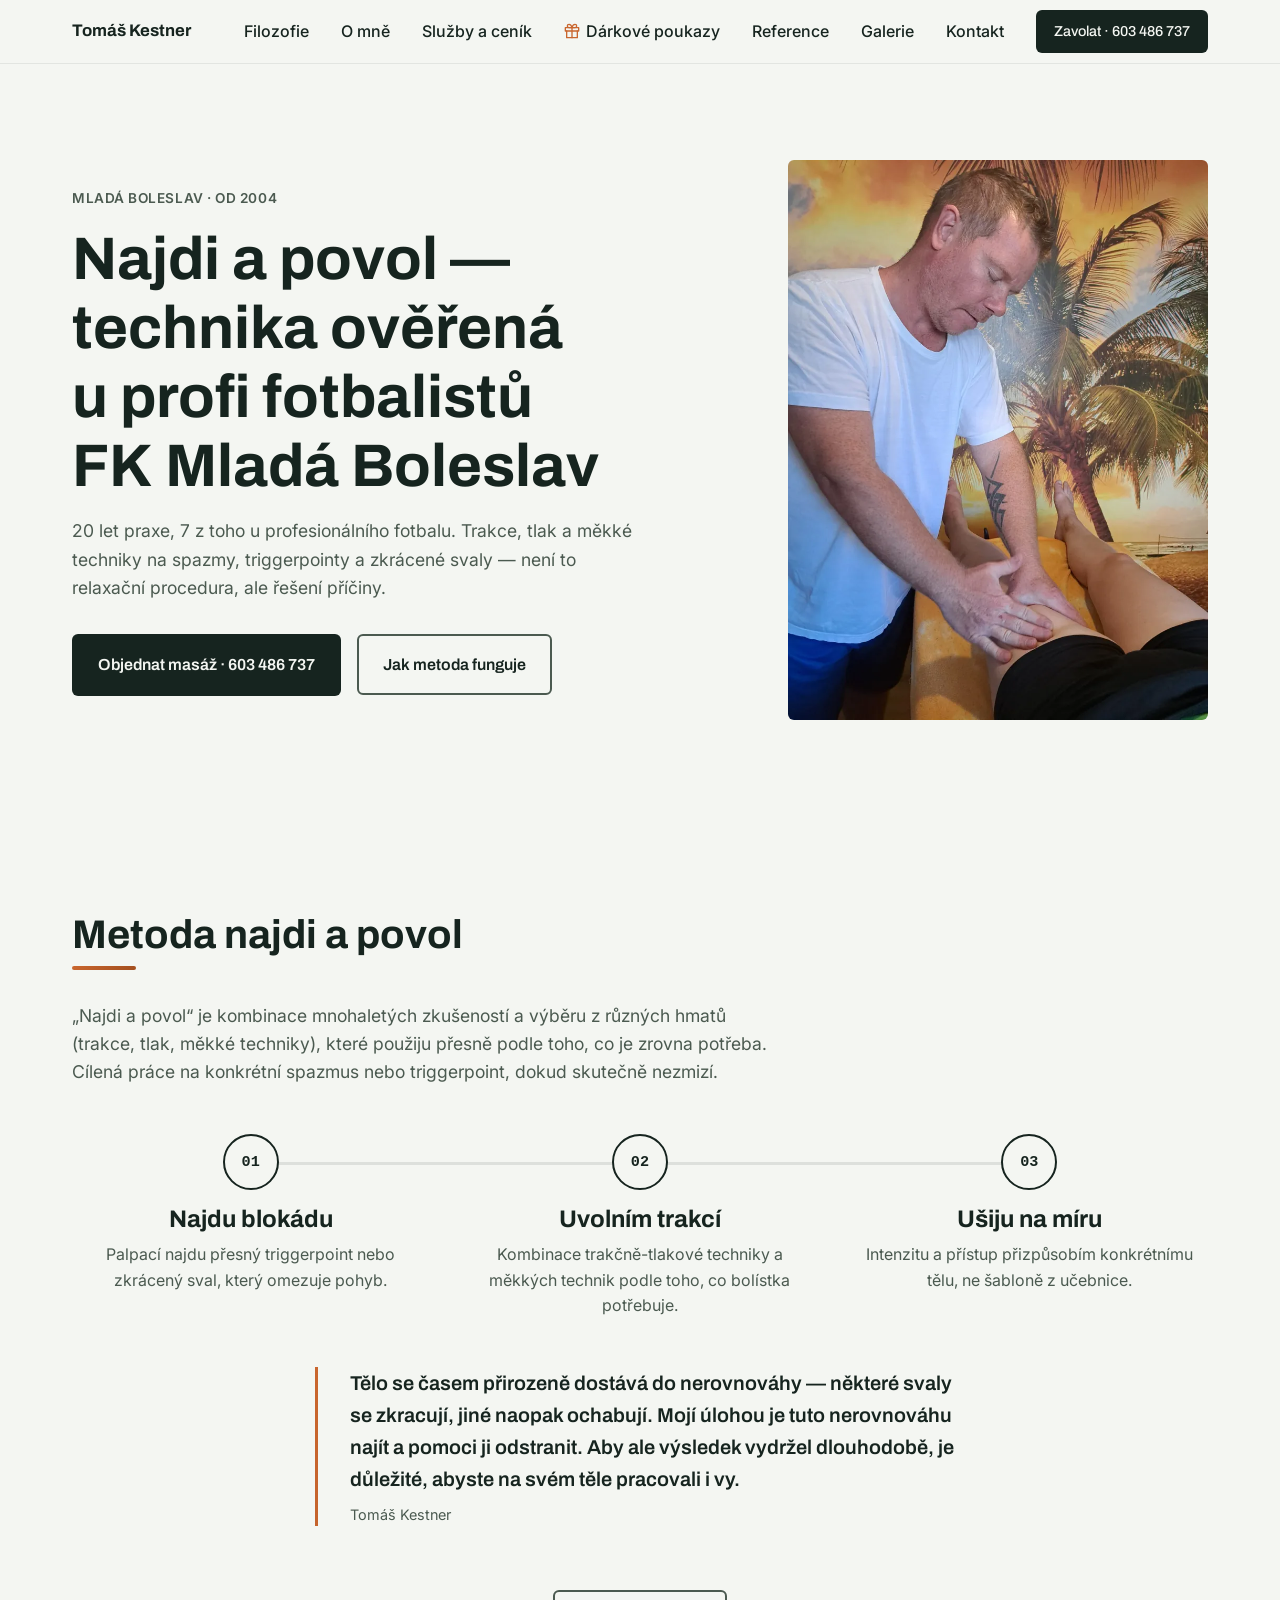
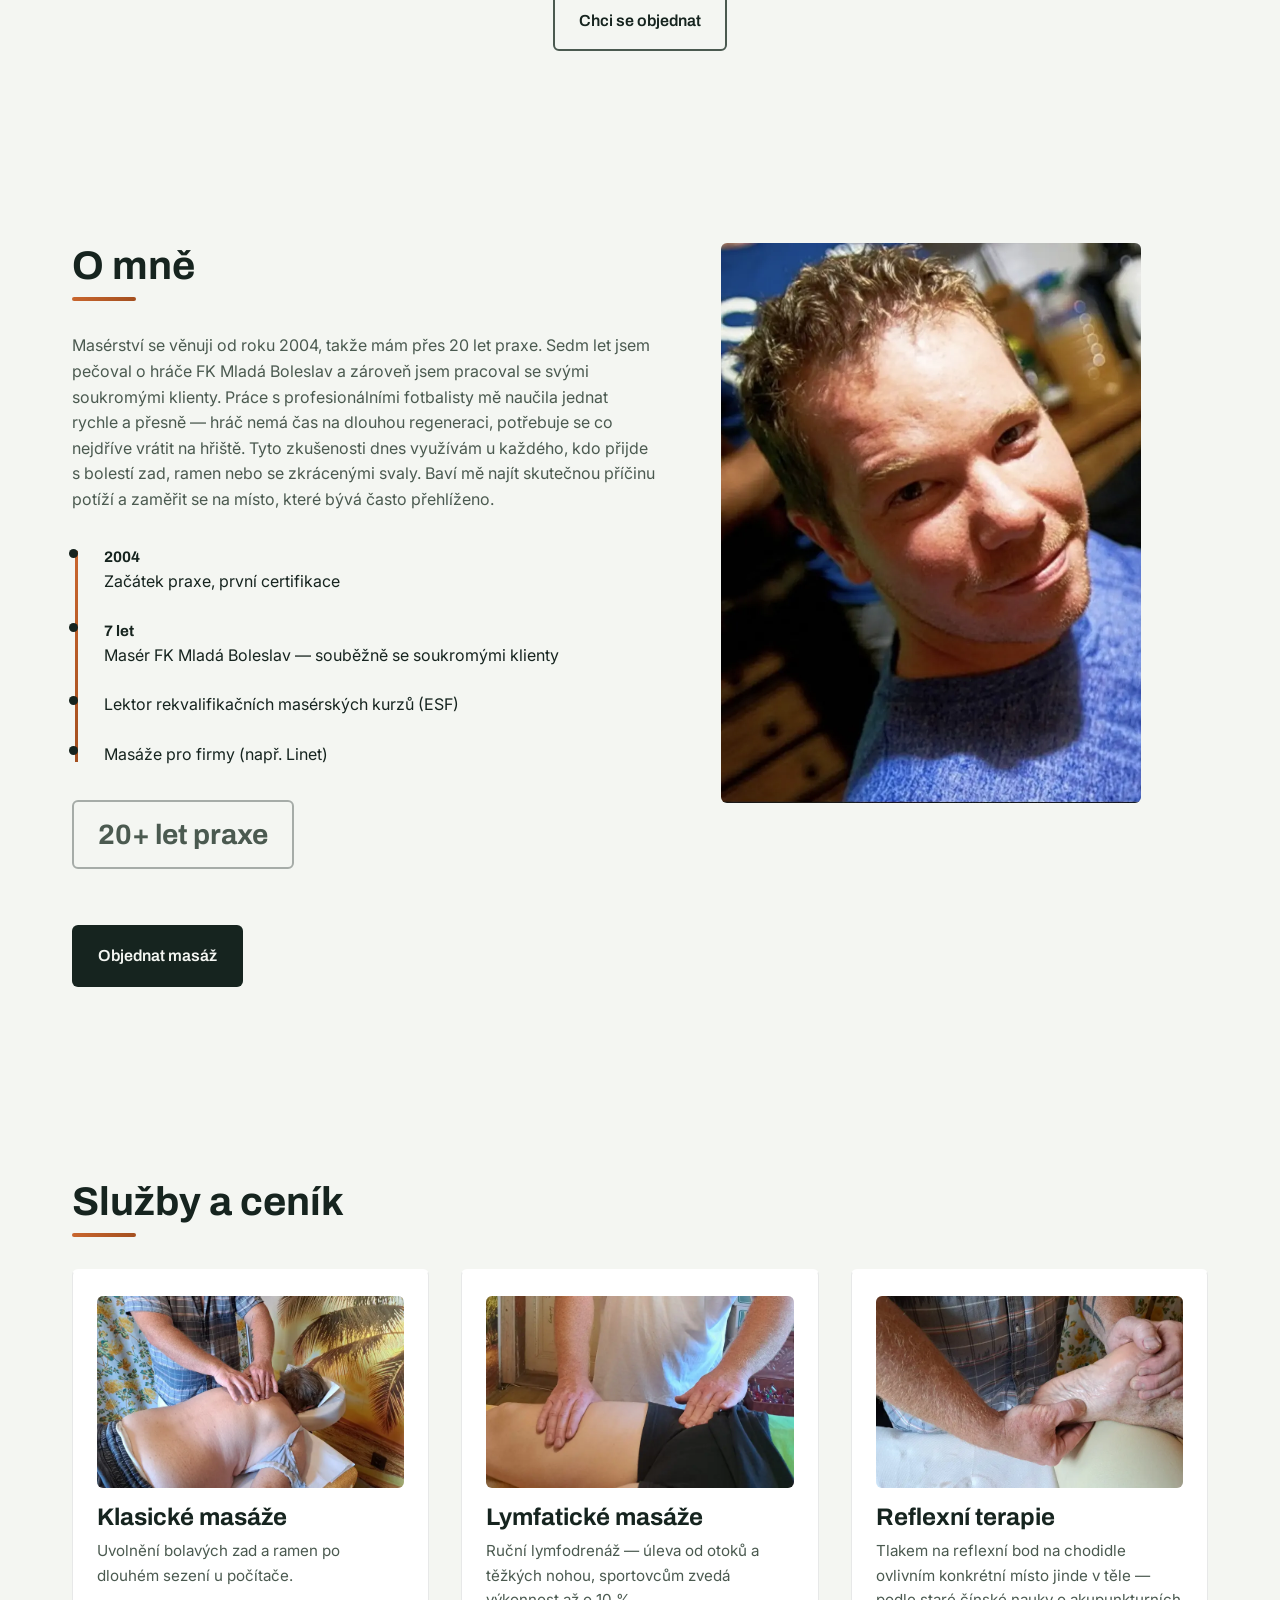
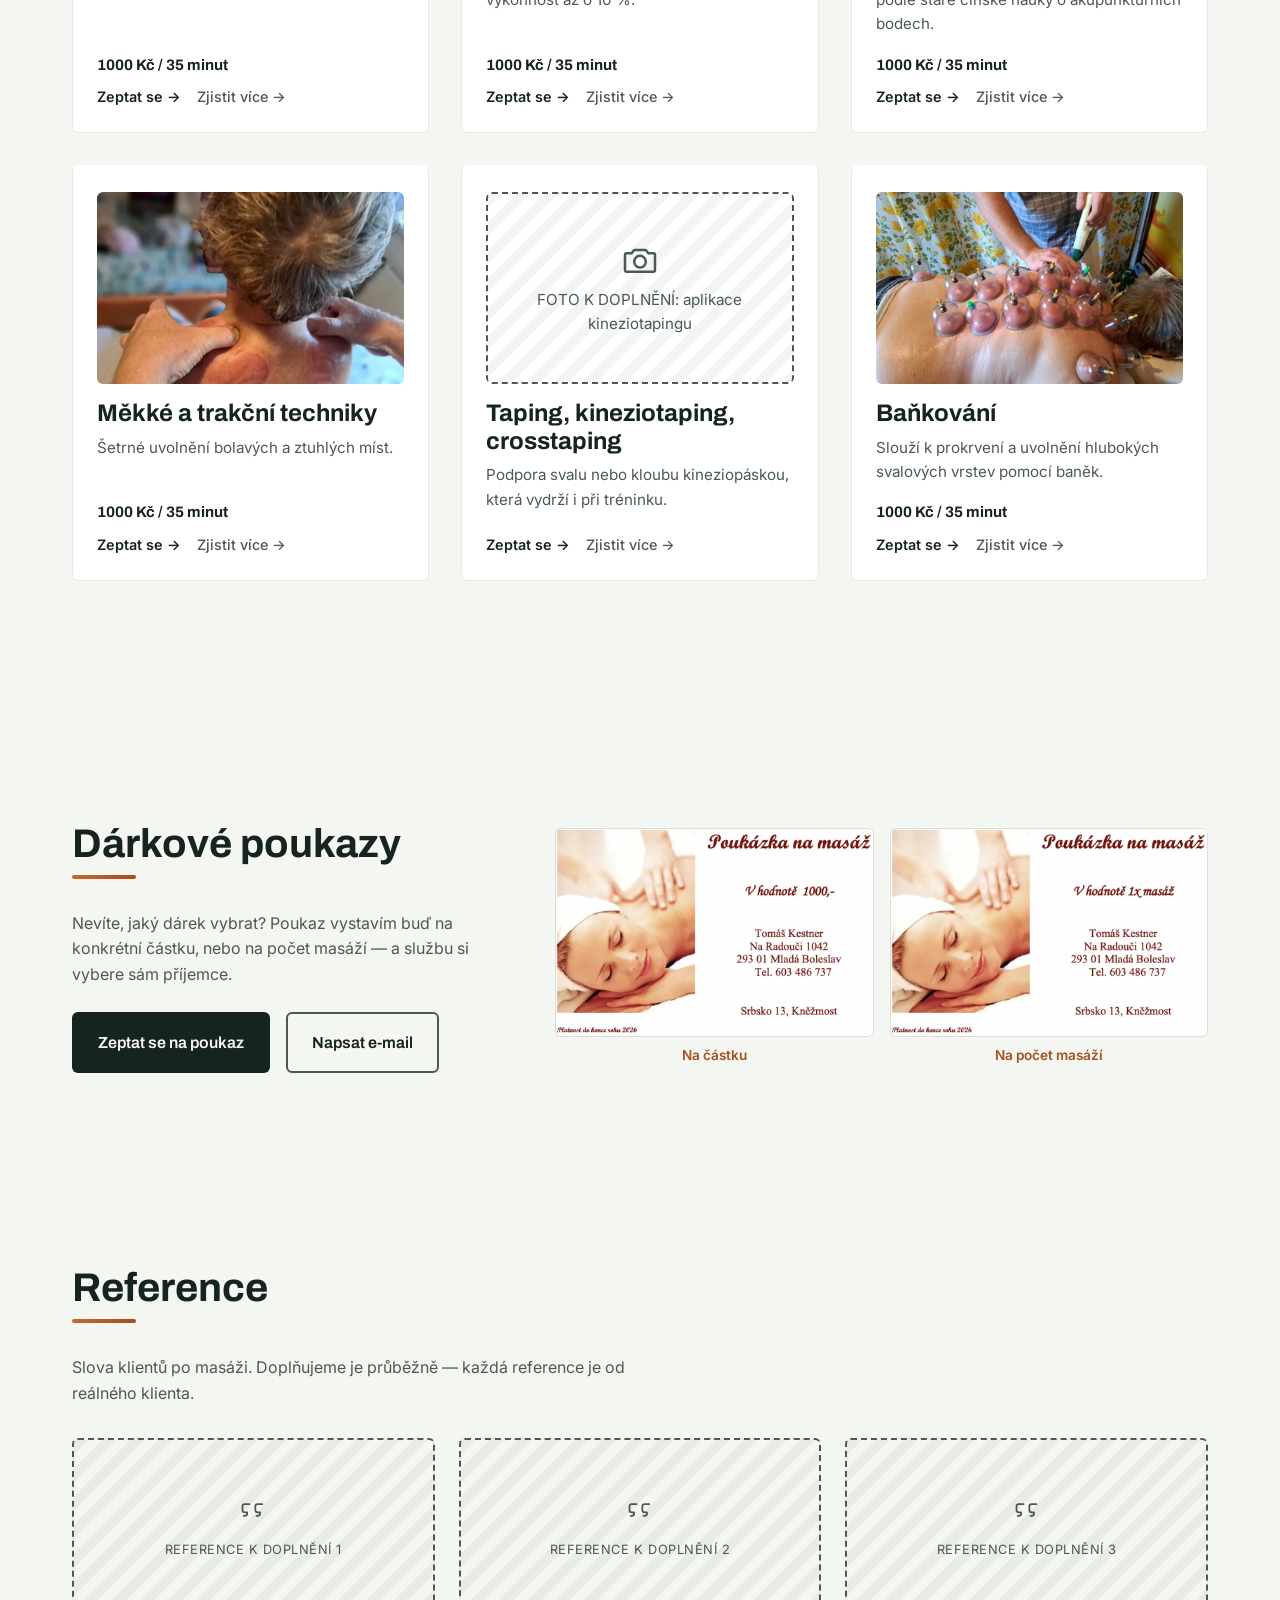
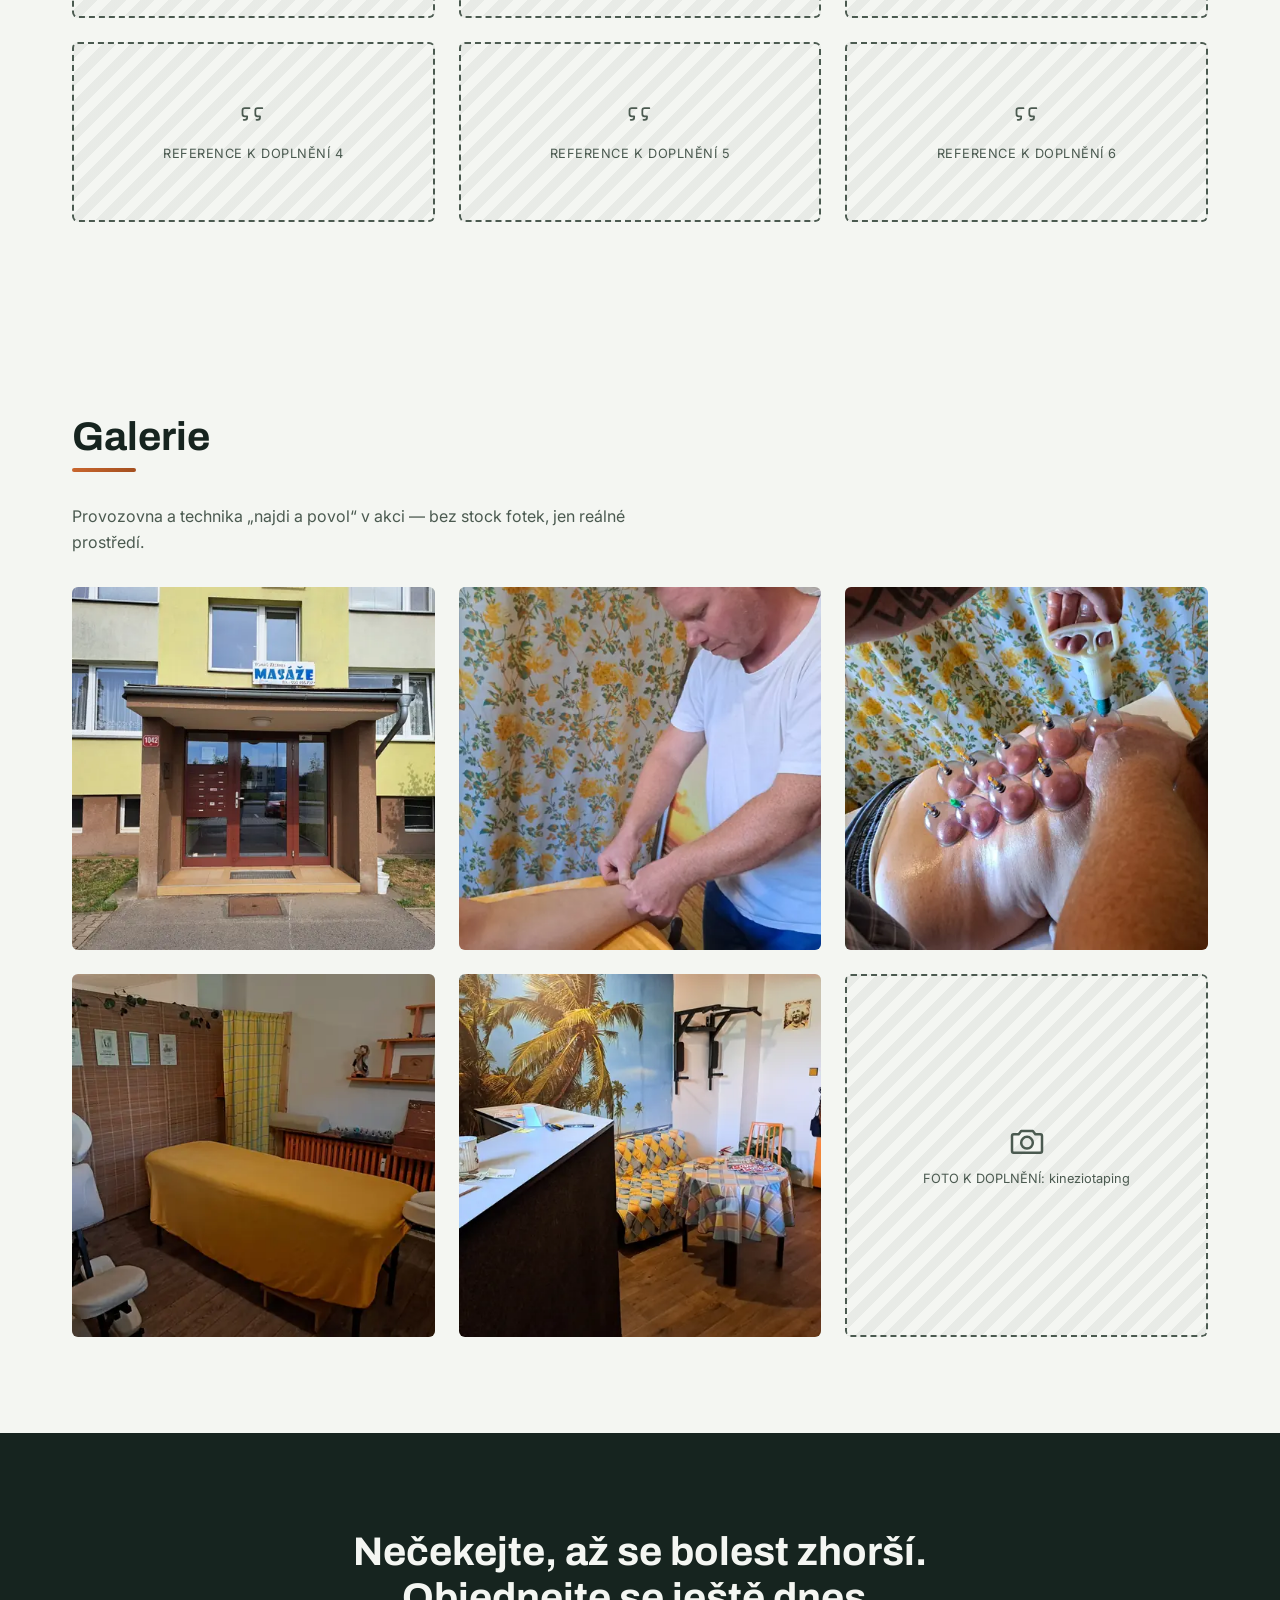
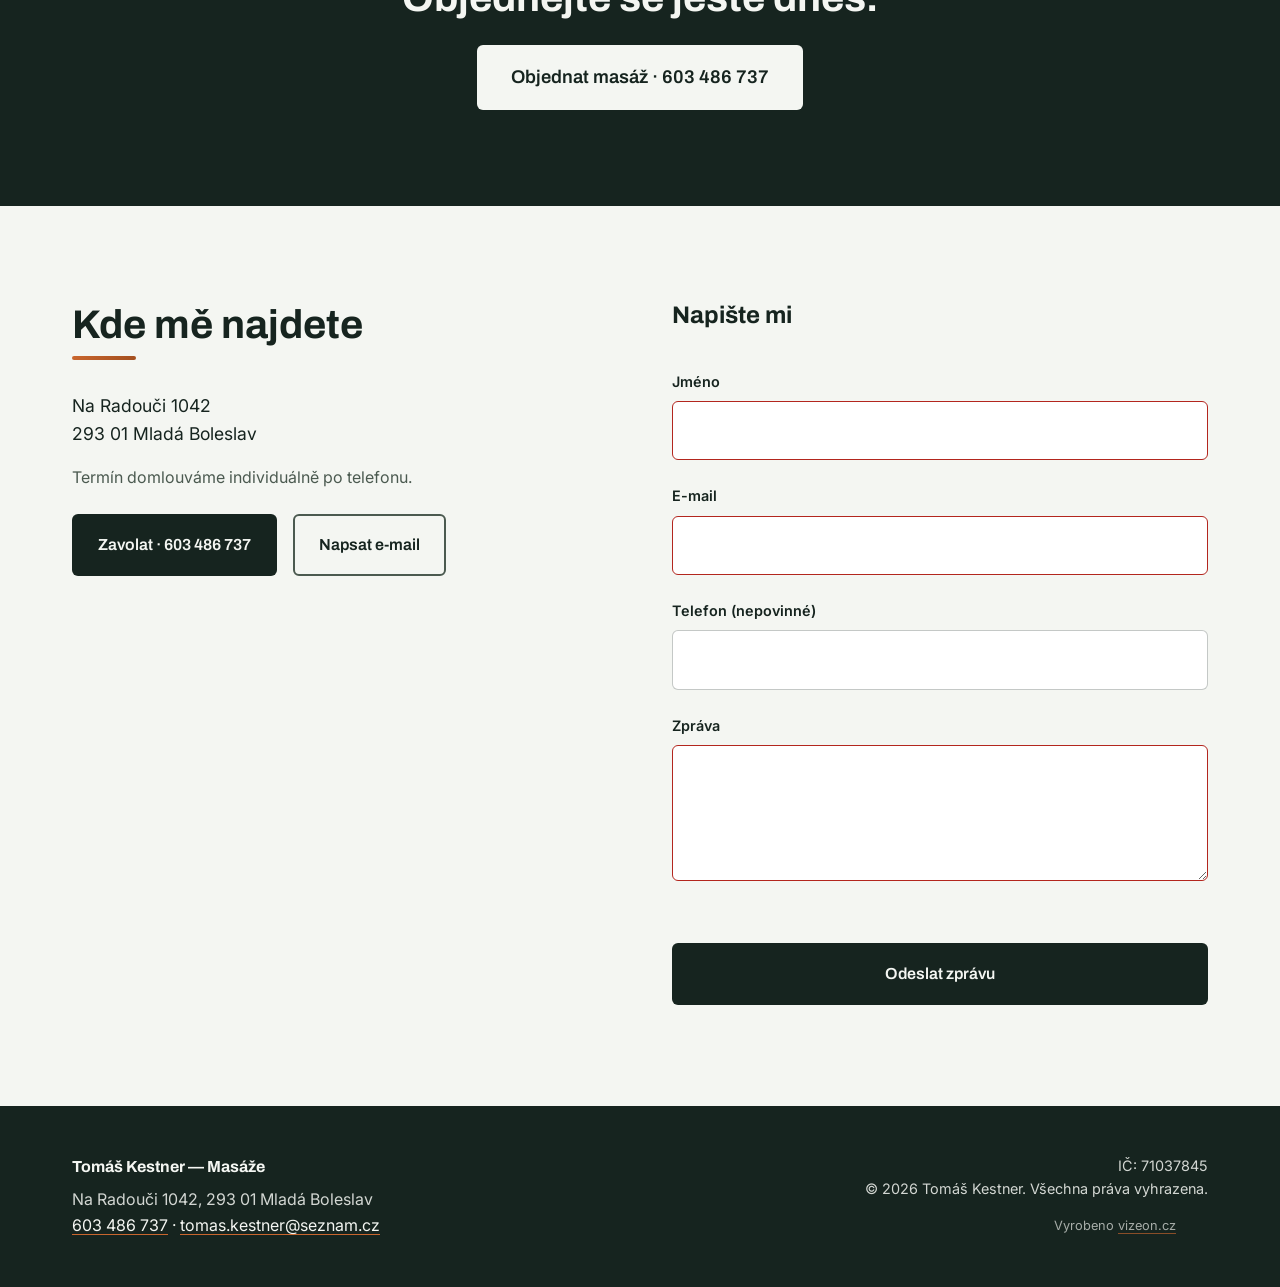
==== commit c8922941: "Přidat reálné fotky, kontaktní formulář (Resend API) a vizuální doladění webu - Reálné fotky klienta" ====
--- a/index.html
+++ b/index.html
@@ -10,7 +10,7 @@
   <link rel="canonical" href="https://www.example.com/">
 
   <meta property="og:title" content="Masáž Mladá Boleslav — Tomáš Kestner">
-  <meta property="og:description" content="20 let praxe, 7 let u FK Mladá Boleslav. Vlastní technika „najdi a povol" na spazmy a triggerpointy.">
+  <meta property="og:description" content="20 let praxe, 7 let u FK Mladá Boleslav. Vlastní technika „najdi a povol“ na spazmy a triggerpointy.">
   <meta property="og:image" content="https://www.example.com/og-image.jpg">
   <meta property="og:type" content="website">
   <meta property="og:locale" content="cs_CZ">
@@ -110,11 +110,11 @@
       <div class="container hero__inner">
         <div class="hero__content">
           <p class="section-eyebrow">Mladá Boleslav · Od 2004</p>
-          <h1>Najdu a povolím blokádu. Technikou ověřenou 7 let u profi fotbalistů FK Mladá Boleslav.</h1>
+          <h1 class="hero__claim">Najdi a&nbsp;povol — technika ověřená u profi fotbalistů FK&nbsp;Mladá&nbsp;Boleslav</h1>
           <p class="hero__subtitle">
-            Vlastní trakční tlaková technika „najdi a povol" — cílená na
-            spazmy, triggerpointy a zkrácené svaly. Ne relaxační procedura,
-            ale řešení příčiny.
+            20 let praxe, 7 z toho u profesionálního fotbalu. Trakce, tlak
+            a měkké techniky na spazmy, triggerpointy a zkrácené svaly —
+            není to relaxační procedura, ale řešení příčiny.
           </p>
           <div class="hero__cta">
             <a class="btn btn-primary" href="tel:+420603486737">
@@ -127,15 +127,25 @@
         </div>
 
         <div class="hero__media">
-          <!-- TODO: nahradit reálnou fotkou Tomáše při práci (technika "najdi a povol"),
-               min. šířka 1200px, poměr stran cca 4:3, formát WebP + JPG fallback -->
-          <div class="photo-placeholder" role="img" aria-label="FOTO K DOPLNĚNÍ: Tomáš Kestner při technice najdi a povol v akci">
-            <svg class="photo-placeholder__icon" viewBox="0 0 24 24" fill="none" stroke="currentColor" stroke-width="1.5" stroke-linecap="round" stroke-linejoin="round" aria-hidden="true">
-              <path d="M4 8h3l1.5-2h7L17 8h3a1 1 0 0 1 1 1v9a1 1 0 0 1-1 1H4a1 1 0 0 1-1-1V9a1 1 0 0 1 1-1z"></path>
-              <circle cx="12" cy="13" r="3.5"></circle>
-            </svg>
-            <p class="photo-placeholder__caption">FOTO K DOPLNĚNÍ: Tomáš Kestner při technice najdi a povol v akci</p>
-          </div>
+          <!-- LCP prvek — záměrně bez loading="lazy", s fetchpriority="high",
+               aby se načetl v prvním dávce requestů. Zdroj je na výšku (3:4),
+               proto má .hero__media portrétní poměr — viz styles.css. -->
+          <picture>
+            <source
+              type="image/webp"
+              srcset="assets/img/tomas-kestner-masaz-najdi-a-povol-800.webp 800w,
+                      assets/img/tomas-kestner-masaz-najdi-a-povol.webp 1200w"
+              sizes="(min-width: 1024px) 460px, 100vw">
+            <img
+              class="img-cover hero__photo"
+              src="assets/img/tomas-kestner-masaz-najdi-a-povol.jpg"
+              srcset="assets/img/tomas-kestner-masaz-najdi-a-povol-800.jpg 800w,
+                      assets/img/tomas-kestner-masaz-najdi-a-povol.jpg 1200w"
+              sizes="(min-width: 1024px) 460px, 100vw"
+              width="1200" height="1600"
+              fetchpriority="high" decoding="async"
+              alt="Tomáš Kestner při technice najdi a povol — uvolňuje zkrácený sval na stehně v provozovně masáží v Mladé Boleslavi">
+          </picture>
         </div>
       </div>
     </section>
@@ -144,43 +154,55 @@
       <div class="container">
         <h2 class="section-heading">Metoda najdi a povol</h2>
         <p class="filozofie__intro">
-          „Najdi a povol" není jedna naučená hmatová technika — je to
-          kombinace mnohaletých zkušeností a výběru z různých hmatů (trakce,
-          tlak, měkké techniky), které nasadím přesně podle toho, co ta
-          konkrétní bolístka potřebuje. Žádné plošné hnětení pro chvilkový
-          pocit uvolnění — cílená práce na konkrétní spazmus nebo
-          triggerpoint, dokud skutečně nezmizí.
+          „Najdi a povol“ je kombinace mnohaletých zkušeností a výběru
+          z různých hmatů (trakce, tlak, měkké techniky), které použiju
+          přesně podle toho, co je zrovna potřeba. Cílená práce na
+          konkrétní spazmus nebo triggerpoint, dokud skutečně nezmizí.
         </p>
 
-        <ol class="process">
-          <li class="process__step" data-reveal style="--reveal-index: 0">
-            <span class="process__num" aria-hidden="true">01</span>
-            <h3>Najdu blokádu</h3>
-            <p>Palpací najdu přesný triggerpoint nebo zkrácený sval, který omezuje pohyb.</p>
-          </li>
-          <li class="process__step" data-reveal style="--reveal-index: 1">
-            <span class="process__num" aria-hidden="true">02</span>
-            <h3>Uvolním trakcí</h3>
-            <p>Kombinace trakčně-tlakové techniky a měkkých technik podle toho, co bolístka potřebuje.</p>
-          </li>
-          <li class="process__step" data-reveal style="--reveal-index: 2">
-            <span class="process__num" aria-hidden="true">03</span>
-            <h3>Ušiju na míru</h3>
-            <p>Intenzitu a přístup přizpůsobím konkrétnímu tělu, ne šabloně z učebnice.</p>
-          </li>
-        </ol>
+        <!-- Sekvence 01→02→03 se vykresluje ve směru čtení (desktop zleva
+             doprava, mobil shora dolů) až ve chvíli, kdy sekce vjede do
+             viewportu — flow-line doslova kreslí průběh metody a pulz po ní
+             putuje jako „najdi a povol“ v pohybu. Zvýraznění kroku reaguje na
+             najetí myší i na klepnutí (viz processSequence() ve script.js).
+             Bez JS i s prefers-reduced-motion je vše rovnou staticky viditelné. -->
+        <div class="process" data-process>
+          <div class="process__track" aria-hidden="true">
+            <span class="process__track-fill"></span>
+            <span class="process__pulse"></span>
+          </div>
+
+          <ol class="process__steps">
+            <li class="process__step" style="--step-index: 0">
+              <span class="process__num" aria-hidden="true">01</span>
+              <h3>Najdu blokádu</h3>
+              <p>Palpací najdu přesný triggerpoint nebo zkrácený sval, který omezuje pohyb.</p>
+            </li>
+            <li class="process__step" style="--step-index: 1">
+              <span class="process__num" aria-hidden="true">02</span>
+              <h3>Uvolním trakcí</h3>
+              <p>Kombinace trakčně-tlakové techniky a měkkých technik podle toho, co bolístka potřebuje.</p>
+            </li>
+            <li class="process__step" style="--step-index: 2">
+              <span class="process__num" aria-hidden="true">03</span>
+              <h3>Ušiju na míru</h3>
+              <p>Intenzitu a přístup přizpůsobím konkrétnímu tělu, ne šabloně z učebnice.</p>
+            </li>
+          </ol>
+        </div>
 
         <blockquote class="filozofie__balance" data-reveal>
           <p>
-            Tělo se přirozeně vychyluje z rovnováhy — některé svaly se
-            zkracují, jiné ochabují. Já tu nerovnováhu najdu a povolím.
-            Udržet ji v rovnováze je ale hlavně vaše práce, ne moje.
+            Tělo se časem přirozeně dostává do nerovnováhy — některé svaly
+            se zkracují, jiné naopak ochabují. Mojí úlohou je tuto nerovnováhu
+            najít a pomoci ji odstranit. Aby ale výsledek vydržel dlouhodobě,
+            je důležité, abyste na svém těle pracovali i vy.
           </p>
           <cite>Tomáš Kestner</cite>
         </blockquote>
 
         <div class="filozofie__cta">
-          <a class="btn btn-secondary" href="#kontakt">Vyzkoušet na vlastní kůži</a>
+          <a class="btn btn-secondary" href="#kontakt">Chci se objednat</a>
         </div>
       </div>
     </section>
@@ -190,15 +212,15 @@
         <div class="o-mne__content">
           <h2 class="section-heading">O mně</h2>
           <p>
-            Masérství dělám od roku 2004 — přes 20 let praxe. Sedm z nich
-            jsem zároveň (ne až potom) staral o hráče FK Mladá Boleslav a
-            souběžně vedl svoje soukromé klienty — obojí najednou, ne jako
-            dvě oddělené fáze kariéry. U fotbalistů jsem se naučil pracovat
-            rychle a přesně — profesionální hráč nemá čas na týden
-            regenerace, potřebuje být zpátky na hřišti hned. Tuhle
-            zkušenost dnes uplatňuju u každého, kdo přijde s bolestí zad,
-            ramen nebo zkráceným svalem. Baví mě najít přesně to místo,
-            které jinde přehlédnou, a rovnou ho vyřešit.
+            Masérství se věnuji od roku 2004, takže mám přes 20 let praxe.
+            Sedm let jsem pečoval o hráče FK Mladá Boleslav a zároveň jsem
+            pracoval se svými soukromými klienty. Práce s profesionálními
+            fotbalisty mě naučila jednat rychle a přesně — hráč nemá čas
+            na dlouhou regeneraci, potřebuje se co nejdříve vrátit na
+            hřiště. Tyto zkušenosti dnes využívám u každého, kdo přijde
+            s bolestí zad, ramen nebo se zkrácenými svaly. Baví mě najít
+            skutečnou příčinu potíží a zaměřit se na místo, které bývá
+            často přehlíženo.
           </p>
 
           <ul class="timeline">
@@ -210,31 +232,46 @@
               <span class="timeline__year">7 let</span>
               <span class="timeline__label">Masér FK Mladá Boleslav — souběžně se soukromými klienty</span>
             </li>
+            <!-- Bez roku: pomlčka na místě letopočtu vypadala jako chybějící data,
+                 proto se u položek bez data span s rokem vůbec nevykresluje. -->
             <li class="timeline__item" data-reveal style="--reveal-index: 2">
-              <span class="timeline__year">—</span>
               <span class="timeline__label">Lektor rekvalifikačních masérských kurzů (ESF)</span>
             </li>
             <li class="timeline__item" data-reveal style="--reveal-index: 3">
-              <span class="timeline__year">—</span>
               <span class="timeline__label">Masáže pro firmy (např. Linet)</span>
             </li>
-            <li class="timeline__item" data-reveal style="--reveal-index: 4">
-              <span class="timeline__year">20+ let</span>
-              <span class="timeline__label">Praxe celkem</span>
-            </li>
           </ul>
+
+          <!-- Souhrn praxe: prostá informační věta pod timeline — jeden font,
+               jedna barva, žádný panel ani akcent. CTA pod ní stojí samostatně,
+               oddělené mezerou, ne součást jednoho vizuálního bloku. Uvnitř
+               .o-mne__content záměrně: v běžném toku sedí přímo pod osou,
+               bez obcházení gridové mezery i bez řazení přes order. -->
+          <div class="praxe-souhrn" data-reveal>
+            <p class="praxe-souhrn__text">20+ let praxe</p>
+
+            <a class="btn btn-primary" href="tel:+420603486737">
+              Objednat masáž
+            </a>
+          </div>
         </div>
 
         <div class="o-mne__media">
-          <!-- TODO: nahradit reálným portrétem Tomáše Kestnera,
-               min. šířka 900px, poměr stran cca 3:4 -->
-          <div class="photo-placeholder" role="img" aria-label="FOTO K DOPLNĚNÍ: portrét Tomáše Kestnera">
-            <svg class="photo-placeholder__icon" viewBox="0 0 24 24" fill="none" stroke="currentColor" stroke-width="1.5" stroke-linecap="round" stroke-linejoin="round" aria-hidden="true">
-              <path d="M4 8h3l1.5-2h7L17 8h3a1 1 0 0 1 1 1v9a1 1 0 0 1-1 1H4a1 1 0 0 1-1-1V9a1 1 0 0 1 1-1z"></path>
-              <circle cx="12" cy="13" r="3.5"></circle>
-            </svg>
-            <p class="photo-placeholder__caption">FOTO K DOPLNĚNÍ: portrét Tomáše Kestnera</p>
-          </div>
+          <!-- Zdroj je nativně 778x1038 = přesně 3:4 poměr .o-mne__media,
+               takže bez ořezu a bez druhé velikosti (blok má max-width 420px).
+               Zjednodušení: 778px je pod původně poptávanými 900px, ale při
+               420px zobrazené šířce to pořád vychází na ~1.85x — upscale by
+               kvalitu jen zhoršil. Až klient dodá větší originál, přegeneruj
+               přes assets/fotky/build_images.py. -->
+          <picture>
+            <source type="image/webp" srcset="assets/img/tomas-kestner-portret.webp">
+            <img
+              class="img-cover"
+              src="assets/img/tomas-kestner-portret.jpg"
+              width="778" height="1038"
+              loading="lazy" decoding="async"
+              alt="Portrét maséra Tomáše Kestnera z Mladé Boleslavi">
+          </picture>
         </div>
       </div>
     </section>
@@ -247,85 +284,93 @@
           <li data-reveal style="--reveal-index: 0">
             <article class="service-card">
               <div class="service-card__media">
-                <div class="photo-placeholder" role="img" aria-label="FOTO K DOPLNĚNÍ: klasická masáž zad v akci">
-                  <svg class="photo-placeholder__icon" viewBox="0 0 24 24" fill="none" stroke="currentColor" stroke-width="1.5" stroke-linecap="round" stroke-linejoin="round" aria-hidden="true">
-                    <path d="M4 8h3l1.5-2h7L17 8h3a1 1 0 0 1 1 1v9a1 1 0 0 1-1 1H4a1 1 0 0 1-1-1V9a1 1 0 0 1 1-1z"></path>
-                    <circle cx="12" cy="13" r="3.5"></circle>
-                  </svg>
-                  <p class="photo-placeholder__caption">FOTO K DOPLNĚNÍ: klasická masáž zad v akci</p>
-                </div>
-              </div>
-              <h3>Klasické masáže</h3>
-              <p>Uvolnění ztuhlých zad a ramen po dlouhém sezení u počítače.</p>
-              <p class="service-card__price">1000 Kč / 25 minut</p>
+                <picture>
+                  <source type="image/webp" srcset="assets/img/klasicka-masaz-zad-800.webp">
+                  <img
+                    class="img-cover"
+                    src="assets/img/klasicka-masaz-zad-800.jpg"
+                    width="800" height="500"
+                    loading="lazy" decoding="async"
+                    alt="Tomáš Kestner uvolňuje dlaněmi ztuhlé svaly horní části zad při klasické masáži">
+                </picture>
+              </div>
+              <h3><a class="service-card__link" href="sluzby/klasicke-masaze.html">Klasické masáže</a></h3>
+              <p>Uvolnění bolavých zad a ramen po dlouhém sezení u počítače.</p>
+              <p class="service-card__price">1000 Kč / 35 minut</p>
               <div class="service-card__cta-row">
                 <a class="service-card__cta" href="tel:+420603486737">Zeptat se →</a>
-                <a class="service-card__cta service-card__cta--secondary" href="sluzby/klasicke-masaze.html">Zjistit více →</a>
+                <span class="service-card__cta service-card__cta--secondary" aria-hidden="true">Zjistit více →</span>
               </div>
             </article>
           </li>
           <li data-reveal style="--reveal-index: 1">
             <article class="service-card">
               <div class="service-card__media">
-                <div class="photo-placeholder" role="img" aria-label="FOTO K DOPLNĚNÍ: ruční lymfodrenáž v akci">
-                  <svg class="photo-placeholder__icon" viewBox="0 0 24 24" fill="none" stroke="currentColor" stroke-width="1.5" stroke-linecap="round" stroke-linejoin="round" aria-hidden="true">
-                    <path d="M4 8h3l1.5-2h7L17 8h3a1 1 0 0 1 1 1v9a1 1 0 0 1-1 1H4a1 1 0 0 1-1-1V9a1 1 0 0 1 1-1z"></path>
-                    <circle cx="12" cy="13" r="3.5"></circle>
-                  </svg>
-                  <p class="photo-placeholder__caption">FOTO K DOPLNĚNÍ: ruční lymfodrenáž v akci</p>
-                </div>
-              </div>
-              <h3>Lymfatické masáže</h3>
+                <picture>
+                  <source type="image/webp" srcset="assets/img/lymfaticka-masaz-lymfodrenaz-800.webp">
+                  <img
+                    class="img-cover"
+                    src="assets/img/lymfaticka-masaz-lymfodrenaz-800.jpg"
+                    width="800" height="500"
+                    loading="lazy" decoding="async"
+                    alt="Ruční lymfodrenáž dolní končetiny — Tomáš Kestner vede oběma dlaněmi jemné hmaty po stehně">
+                </picture>
+              </div>
+              <h3><a class="service-card__link" href="sluzby/lymfaticke-masaze.html">Lymfatické masáže</a></h3>
               <p>Ruční lymfodrenáž — úleva od otoků a těžkých nohou, sportovcům zvedá výkonnost až o 10 %.</p>
-              <p class="service-card__price">1000 Kč / 25 minut</p>
+              <p class="service-card__price">1000 Kč / 35 minut</p>
               <div class="service-card__cta-row">
                 <a class="service-card__cta" href="tel:+420603486737">Zeptat se →</a>
-                <a class="service-card__cta service-card__cta--secondary" href="sluzby/lymfaticke-masaze.html">Zjistit více →</a>
+                <span class="service-card__cta service-card__cta--secondary" aria-hidden="true">Zjistit více →</span>
               </div>
             </article>
           </li>
           <li data-reveal style="--reveal-index: 2">
             <article class="service-card">
               <div class="service-card__media">
-                <div class="photo-placeholder" role="img" aria-label="FOTO K DOPLNĚNÍ: reflexní terapie chodidla">
-                  <svg class="photo-placeholder__icon" viewBox="0 0 24 24" fill="none" stroke="currentColor" stroke-width="1.5" stroke-linecap="round" stroke-linejoin="round" aria-hidden="true">
-                    <path d="M4 8h3l1.5-2h7L17 8h3a1 1 0 0 1 1 1v9a1 1 0 0 1-1 1H4a1 1 0 0 1-1-1V9a1 1 0 0 1 1-1z"></path>
-                    <circle cx="12" cy="13" r="3.5"></circle>
-                  </svg>
-                  <p class="photo-placeholder__caption">FOTO K DOPLNĚNÍ: reflexní terapie chodidla</p>
-                </div>
-              </div>
-              <h3>Reflexní terapie</h3>
-              <p>Tlak na reflexní bod na chodidle rozhýbe konkrétní místo jinde v těle — podle staré čínské nauky o akupunkturních bodech.</p>
-              <p class="service-card__price">1000 Kč / 25 minut</p>
+                <picture>
+                  <source type="image/webp" srcset="assets/img/reflexni-terapie-chodidla-800.webp">
+                  <img
+                    class="img-cover"
+                    src="assets/img/reflexni-terapie-chodidla-800.jpg"
+                    width="800" height="500"
+                    loading="lazy" decoding="async"
+                    alt="Reflexní terapie chodidla — Tomáš Kestner tlačí palcem na reflexní bod na plosce nohy">
+                </picture>
+              </div>
+              <h3><a class="service-card__link" href="sluzby/reflexni-terapie.html">Reflexní terapie</a></h3>
+              <p>Tlakem na reflexní bod na chodidle ovlivním konkrétní místo jinde v těle — podle staré čínské nauky o akupunkturních bodech.</p>
+              <p class="service-card__price">1000 Kč / 35 minut</p>
               <div class="service-card__cta-row">
                 <a class="service-card__cta" href="tel:+420603486737">Zeptat se →</a>
-                <a class="service-card__cta service-card__cta--secondary" href="sluzby/reflexni-terapie.html">Zjistit více →</a>
+                <span class="service-card__cta service-card__cta--secondary" aria-hidden="true">Zjistit více →</span>
               </div>
             </article>
           </li>
           <li data-reveal style="--reveal-index: 3">
             <article class="service-card">
               <div class="service-card__media">
-                <div class="photo-placeholder" role="img" aria-label="FOTO K DOPLNĚNÍ: měkká a trakční technika v akci">
-                  <svg class="photo-placeholder__icon" viewBox="0 0 24 24" fill="none" stroke="currentColor" stroke-width="1.5" stroke-linecap="round" stroke-linejoin="round" aria-hidden="true">
-                    <path d="M4 8h3l1.5-2h7L17 8h3a1 1 0 0 1 1 1v9a1 1 0 0 1-1 1H4a1 1 0 0 1-1-1V9a1 1 0 0 1 1-1z"></path>
-                    <circle cx="12" cy="13" r="3.5"></circle>
-                  </svg>
-                  <p class="photo-placeholder__caption">FOTO K DOPLNĚNÍ: měkká a trakční technika v akci</p>
-                </div>
-              </div>
-              <h3>Měkké a trakční techniky</h3>
-              <p>Šetrné uvolnění pro citlivá místa a čerstvá zranění.</p>
-              <p class="service-card__price">1000 Kč / 25 minut</p>
+                <picture>
+                  <source type="image/webp" srcset="assets/img/mekke-trakcni-techniky-sije-800.webp">
+                  <img
+                    class="img-cover"
+                    src="assets/img/mekke-trakcni-techniky-sije-800.jpg"
+                    width="800" height="500"
+                    loading="lazy" decoding="async"
+                    alt="Měkká technika na šíji — Tomáš Kestner tlakem palce uvolňuje spazmus v trapézovém svalu">
+                </picture>
+              </div>
+              <h3><a class="service-card__link" href="sluzby/mekke-trakcni-techniky.html">Měkké a trakční techniky</a></h3>
+              <p>Šetrné uvolnění bolavých a ztuhlých míst.</p>
+              <p class="service-card__price">1000 Kč / 35 minut</p>
               <div class="service-card__cta-row">
                 <a class="service-card__cta" href="tel:+420603486737">Zeptat se →</a>
-                <a class="service-card__cta service-card__cta--secondary" href="sluzby/mekke-trakcni-techniky.html">Zjistit více →</a>
+                <span class="service-card__cta service-card__cta--secondary" aria-hidden="true">Zjistit více →</span>
               </div>
             </article>
           </li>
           <li data-reveal style="--reveal-index: 4">
-            <article class="service-card">
+            <article class="service-card service-card--no-price">
               <div class="service-card__media">
                 <div class="photo-placeholder" role="img" aria-label="FOTO K DOPLNĚNÍ: aplikace kineziotapingu">
                   <svg class="photo-placeholder__icon" viewBox="0 0 24 24" fill="none" stroke="currentColor" stroke-width="1.5" stroke-linecap="round" stroke-linejoin="round" aria-hidden="true">
@@ -335,54 +380,33 @@
                   <p class="photo-placeholder__caption">FOTO K DOPLNĚNÍ: aplikace kineziotapingu</p>
                 </div>
               </div>
-              <h3>Taping, kineziotaping, crosstaping</h3>
-              <p>Podpora svalu nebo kloubu, která vydrží i při tréninku.</p>
-              <!-- TODO: cena k doplnění od klienta -->
-              <p class="service-card__price">Cena na dotaz</p>
+              <h3><a class="service-card__link" href="sluzby/taping-kineziotaping-crosstaping.html">Taping, kineziotaping, crosstaping</a></h3>
+              <p>Podpora svalu nebo kloubu kineziopáskou, která vydrží i při tréninku.</p>
               <div class="service-card__cta-row">
                 <a class="service-card__cta" href="tel:+420603486737">Zeptat se →</a>
-                <a class="service-card__cta service-card__cta--secondary" href="sluzby/taping-kineziotaping-crosstaping.html">Zjistit více →</a>
+                <span class="service-card__cta service-card__cta--secondary" aria-hidden="true">Zjistit více →</span>
               </div>
             </article>
           </li>
           <li data-reveal style="--reveal-index: 5">
             <article class="service-card">
               <div class="service-card__media">
-                <div class="photo-placeholder" role="img" aria-label="FOTO K DOPLNĚNÍ: baňkování v akci">
-                  <svg class="photo-placeholder__icon" viewBox="0 0 24 24" fill="none" stroke="currentColor" stroke-width="1.5" stroke-linecap="round" stroke-linejoin="round" aria-hidden="true">
-                    <path d="M4 8h3l1.5-2h7L17 8h3a1 1 0 0 1 1 1v9a1 1 0 0 1-1 1H4a1 1 0 0 1-1-1V9a1 1 0 0 1 1-1z"></path>
-                    <circle cx="12" cy="13" r="3.5"></circle>
-                  </svg>
-                  <p class="photo-placeholder__caption">FOTO K DOPLNĚNÍ: baňkování v akci</p>
-                </div>
-              </div>
-              <h3>Baňkování</h3>
-              <p>Prokrvení a uvolnění hlubokých svalových vrstev.</p>
-              <p class="service-card__price">1000 Kč / 25 minut</p>
+                <picture>
+                  <source type="image/webp" srcset="assets/img/bankovani-zad-800.webp">
+                  <img
+                    class="img-cover"
+                    src="assets/img/bankovani-zad-800.jpg"
+                    width="800" height="500"
+                    loading="lazy" decoding="async"
+                    alt="Baňkování zad — sada baněk nasazená po celých zádech klienta, Tomáš Kestner přisává pumpičkou další baňku">
+                </picture>
+              </div>
+              <h3><a class="service-card__link" href="sluzby/bankovani.html">Baňkování</a></h3>
+              <p>Slouží k prokrvení a uvolnění hlubokých svalových vrstev pomocí baněk.</p>
+              <p class="service-card__price">1000 Kč / 35 minut</p>
               <div class="service-card__cta-row">
                 <a class="service-card__cta" href="tel:+420603486737">Zeptat se →</a>
-                <a class="service-card__cta service-card__cta--secondary" href="sluzby/bankovani.html">Zjistit více →</a>
-              </div>
-            </article>
-          </li>
-          <li data-reveal style="--reveal-index: 6">
-            <article class="service-card service-card--featured">
-              <span class="service-card__badge">Čt + Pá</span>
-              <div class="service-card__media">
-                <div class="photo-placeholder" role="img" aria-label="FOTO K DOPLNĚNÍ: partnerská masáž">
-                  <svg class="photo-placeholder__icon" viewBox="0 0 24 24" fill="none" stroke="currentColor" stroke-width="1.5" stroke-linecap="round" stroke-linejoin="round" aria-hidden="true">
-                    <path d="M4 8h3l1.5-2h7L17 8h3a1 1 0 0 1 1 1v9a1 1 0 0 1-1 1H4a1 1 0 0 1-1-1V9a1 1 0 0 1 1-1z"></path>
-                    <circle cx="12" cy="13" r="3.5"></circle>
-                  </svg>
-                  <p class="photo-placeholder__caption">FOTO K DOPLNĚNÍ: partnerská masáž</p>
-                </div>
-              </div>
-              <h3>Partnerské masáže</h3>
-              <p>Masáž ve dvou, vedle sebe, jako společný zážitek.</p>
-              <p class="service-card__price">1900 Kč / 60 minut</p>
-              <div class="service-card__cta-row">
-                <a class="service-card__cta" href="tel:+420603486737">Objednat →</a>
-                <a class="service-card__cta service-card__cta--secondary" href="sluzby/partnerske-masaze.html">Zjistit více →</a>
+                <span class="service-card__cta service-card__cta--secondary" aria-hidden="true">Zjistit více →</span>
               </div>
             </article>
           </li>
@@ -395,9 +419,8 @@
         <div class="poukazy__content" data-reveal>
           <h2 class="section-heading">Dárkové poukazy</h2>
           <p>
-            Nevíte, jaký dárek vybrat? Dárkový poukaz na masáž funguje na
-            libovolnou hodnotu — vybere si sám příjemce, na kterou službu ho
-            uplatní.
+            Nevíte, jaký dárek vybrat? Poukaz vystavím buď na konkrétní částku,
+            nebo na počet masáží — a službu si vybere sám příjemce.
           </p>
           <div class="poukazy__cta">
             <a class="btn btn-primary" href="tel:+420603486737">Zeptat se na poukaz</a>
@@ -405,100 +428,267 @@
           </div>
         </div>
 
-        <div class="poukazy__voucher" aria-hidden="true" data-reveal>
-          <span class="poukazy__voucher-label">Dárkový poukaz</span>
-          <span class="poukazy__voucher-value">V libovolné hodnotě</span>
+        <!-- Obě reálné varianty poukazu vedle sebe v jednom slotu — klient hned
+             vidí, co dostane, a že si může vybrat mezi částkou a počtem masáží. -->
+        <div class="poukazy__vouchers" data-reveal>
+          <figure class="poukazy__voucher">
+            <picture>
+              <source type="image/webp" srcset="assets/img/darkovy-poukaz-na-castku.webp">
+              <img
+                src="assets/img/darkovy-poukaz-na-castku.jpg"
+                width="902" height="590"
+                loading="lazy" decoding="async"
+                alt="Dárkový poukaz na masáž vystavený na částku 1000 Kč — Tomáš Kestner, Na Radouči 1042, Mladá Boleslav">
+            </picture>
+            <figcaption>Na částku</figcaption>
+          </figure>
+          <figure class="poukazy__voucher">
+            <picture>
+              <source type="image/webp" srcset="assets/img/darkovy-poukaz-na-pocet-masazi.webp">
+              <img
+                src="assets/img/darkovy-poukaz-na-pocet-masazi.jpg"
+                width="902" height="590"
+                loading="lazy" decoding="async"
+                alt="Dárkový poukaz na masáž vystavený na 1× masáž — Tomáš Kestner, Na Radouči 1042, Mladá Boleslav">
+            </picture>
+            <figcaption>Na počet masáží</figcaption>
+          </figure>
         </div>
       </div>
     </section>
 
     <!--
-      TODO: Až Tomáš dodá reálné reference od klientů (přesné znění citace +
-      jméno/iniciála příjmení dle souhlasu s GDPR), nahradit tuto sekci
-      citacemi podle .claude/skills/reference/SKILL.md. Do té doby stojí
-      sekce jen na ověřitelných faktech z CLAUDE.md — žádná citace ani
-      hodnocení klienta není vymyšlené.
+      REFERENCE — prázdné sloty k postupnému doplnění reálnými citacemi klientů.
+
+      JAK DOPLNIT JEDNU REFERENCI: nahraď celý <li> s kartou
+      .reference-card--placeholder tímhle blokem (--reveal-index nech takový,
+      jaký na daném slotu už je):
+
+      <li data-reveal style="--reveal-index: 0">
+        <figure class="reference-card">
+          <blockquote class="reference-card__quote">
+            <p>Přesné znění citace tak, jak ji klient napsal.</p>
+          </blockquote>
+          <figcaption class="reference-card__meta">
+            <span class="reference-card__author">Jméno P.</span>
+            <span class="reference-card__context">Klasická masáž zad</span>
+          </figcaption>
+        </figure>
+      </li>
+
+      PRAVIDLA (.claude/skills/reference/SKILL.md — porušení zabíjí důvěru
+      v celý web):
+      - Nic nevymýšlet: ani citaci, ani jméno, ani typ masáže. Znění
+        nezkracovat způsobem, který mění význam.
+      - Jméno ve formátu „Jméno P." (GDPR); celé příjmení jen s výslovným
+        souhlasem klienta.
+      - <span class="reference-card__context"> je volitelný — když klient
+        nedodá typ masáže, celý span vynech.
+      - Recenze z Google/Facebooku přepisovat doslovně.
+      - PŘED OSTRÝM NASAZENÍM smaž zbylé nevyplněné sloty. Sekce plná
+        prázdných dlaždic působí hůř než žádná sekce; smysl dává od 2–3
+        reálných referencí.
     -->
-    <section id="reference" class="zkusenosti">
+    <section id="reference" class="reference">
       <div class="container">
-        <h2 class="section-heading">Zkušenosti</h2>
-        <p class="zkusenosti__intro">
-          Recenze klientů zatím sbíráme. Než tu budou, mluví za Tomáše
-          aspoň tahle fakta.
+        <h2 class="section-heading">Reference</h2>
+        <p class="reference__intro">
+          Slova klientů po masáži. Doplňujeme je průběžně — každá reference
+          je od reálného klienta.
         </p>
 
-        <ul class="stats-grid">
+        <ul class="reference-grid">
           <li data-reveal style="--reveal-index: 0">
-            <article class="stat-card">
-              <span class="stat-card__value">7 let</span>
-              <span class="stat-card__label">Masér FK Mladá Boleslav — profesionální fotbalový klub</span>
-            </article>
+            <div class="reference-card reference-card--placeholder">
+              <svg class="reference-card__quote-mark" viewBox="0 0 24 24" fill="none" stroke="currentColor" stroke-width="1.5" stroke-linecap="round" stroke-linejoin="round" aria-hidden="true">
+                <path d="M9 7H5a2 2 0 0 0-2 2v3a2 2 0 0 0 2 2h2v1a2 2 0 0 1-2 2H4"></path>
+                <path d="M20 7h-4a2 2 0 0 0-2 2v3a2 2 0 0 0 2 2h2v1a2 2 0 0 1-2 2h-1"></path>
+              </svg>
+              <p class="reference-card__placeholder-caption">REFERENCE K DOPLNĚNÍ 1</p>
+            </div>
           </li>
           <li data-reveal style="--reveal-index: 1">
-            <article class="stat-card">
-              <span class="stat-card__value">20+ let</span>
-              <span class="stat-card__label">Praxe od roku 2004 — soukromí klienti souběžně s FK Mladá Boleslav</span>
-            </article>
+            <div class="reference-card reference-card--placeholder">
+              <svg class="reference-card__quote-mark" viewBox="0 0 24 24" fill="none" stroke="currentColor" stroke-width="1.5" stroke-linecap="round" stroke-linejoin="round" aria-hidden="true">
+                <path d="M9 7H5a2 2 0 0 0-2 2v3a2 2 0 0 0 2 2h2v1a2 2 0 0 1-2 2H4"></path>
+                <path d="M20 7h-4a2 2 0 0 0-2 2v3a2 2 0 0 0 2 2h2v1a2 2 0 0 1-2 2h-1"></path>
+              </svg>
+              <p class="reference-card__placeholder-caption">REFERENCE K DOPLNĚNÍ 2</p>
+            </div>
           </li>
           <li data-reveal style="--reveal-index: 2">
-            <article class="stat-card">
-              <span class="stat-card__value">Lektor</span>
-              <span class="stat-card__label">Rekvalifikačních masérských kurzů (ESF)</span>
-            </article>
+            <div class="reference-card reference-card--placeholder">
+              <svg class="reference-card__quote-mark" viewBox="0 0 24 24" fill="none" stroke="currentColor" stroke-width="1.5" stroke-linecap="round" stroke-linejoin="round" aria-hidden="true">
+                <path d="M9 7H5a2 2 0 0 0-2 2v3a2 2 0 0 0 2 2h2v1a2 2 0 0 1-2 2H4"></path>
+                <path d="M20 7h-4a2 2 0 0 0-2 2v3a2 2 0 0 0 2 2h2v1a2 2 0 0 1-2 2h-1"></path>
+              </svg>
+              <p class="reference-card__placeholder-caption">REFERENCE K DOPLNĚNÍ 3</p>
+            </div>
           </li>
           <li data-reveal style="--reveal-index: 3">
-            <article class="stat-card">
-              <span class="stat-card__value">Firmy</span>
-              <span class="stat-card__label">Masáže pro firmy, např. Linet</span>
-            </article>
+            <div class="reference-card reference-card--placeholder">
+              <svg class="reference-card__quote-mark" viewBox="0 0 24 24" fill="none" stroke="currentColor" stroke-width="1.5" stroke-linecap="round" stroke-linejoin="round" aria-hidden="true">
+                <path d="M9 7H5a2 2 0 0 0-2 2v3a2 2 0 0 0 2 2h2v1a2 2 0 0 1-2 2H4"></path>
+                <path d="M20 7h-4a2 2 0 0 0-2 2v3a2 2 0 0 0 2 2h2v1a2 2 0 0 1-2 2h-1"></path>
+              </svg>
+              <p class="reference-card__placeholder-caption">REFERENCE K DOPLNĚNÍ 4</p>
+            </div>
+          </li>
+          <li data-reveal style="--reveal-index: 4">
+            <div class="reference-card reference-card--placeholder">
+              <svg class="reference-card__quote-mark" viewBox="0 0 24 24" fill="none" stroke="currentColor" stroke-width="1.5" stroke-linecap="round" stroke-linejoin="round" aria-hidden="true">
+                <path d="M9 7H5a2 2 0 0 0-2 2v3a2 2 0 0 0 2 2h2v1a2 2 0 0 1-2 2H4"></path>
+                <path d="M20 7h-4a2 2 0 0 0-2 2v3a2 2 0 0 0 2 2h2v1a2 2 0 0 1-2 2h-1"></path>
+              </svg>
+              <p class="reference-card__placeholder-caption">REFERENCE K DOPLNĚNÍ 5</p>
+            </div>
+          </li>
+          <li data-reveal style="--reveal-index: 5">
+            <div class="reference-card reference-card--placeholder">
+              <svg class="reference-card__quote-mark" viewBox="0 0 24 24" fill="none" stroke="currentColor" stroke-width="1.5" stroke-linecap="round" stroke-linejoin="round" aria-hidden="true">
+                <path d="M9 7H5a2 2 0 0 0-2 2v3a2 2 0 0 0 2 2h2v1a2 2 0 0 1-2 2H4"></path>
+                <path d="M20 7h-4a2 2 0 0 0-2 2v3a2 2 0 0 0 2 2h2v1a2 2 0 0 1-2 2h-1"></path>
+              </svg>
+              <p class="reference-card__placeholder-caption">REFERENCE K DOPLNĚNÍ 6</p>
+            </div>
           </li>
         </ul>
       </div>
     </section>
 
-    <!-- TODO: nahradit všechny dlaždice reálnými fotkami provozovny a práce
-         Tomáše — min. šířka 1200px, formát 4:3 nebo 1:1, WebP + JPG fallback.
-         Zjednodušení: dlaždice teď používají prostý <img src="*.svg">, protože
-         jde o vektorové zástupné grafiky (WebP/JPG fallback pro ně nedává
-         smysl). Až přibudou reálné fotky, nahraď <img> za <picture> se
-         <source type="image/webp"> + JPG fallback dle .claude/skills/galerie. -->
+    <!-- TODO: chybí už jen fotka kineziotapingu (poslední dlaždice) — klient
+         zatím žádnou nedodal, proto zůstává .photo-placeholder. Až dorazí,
+         projít stejným ořezem přes assets/fotky/build_images.py (1:1, 480w
+         + 1000w) a nahradit placeholder stejným <picture> blokem jako ostatní. -->
     <section id="galerie" class="galerie">
       <div class="container">
         <h2 class="section-heading">Galerie</h2>
         <p class="galerie__intro">
-          Provozovna a technika „najdi a povol" v akci — bez stock fotek,
+          Provozovna a technika „najdi a povol“ v akci — bez stock fotek,
           jen reálné prostředí.
         </p>
 
-        <!-- Dlaždice zatím nemají reálnou fotku, proto jsou to obyčejné <div>y
-             s .photo-placeholder, ne <button> — lightbox (viz script.js) je
-             ignoruje, dokud nedostanou skutečný <img>. Až přibudou reálné
-             fotky: obalit .photo-placeholder zpět do <button class="gallery-item">
-             s <img> (WebP + JPG fallback přes <picture>, min. šířka 1200px,
-             poměr 4:3 nebo 1:1), lightbox se zapojí automaticky. -->
+        <!-- Reálné fotky z provozovny (zdroje v assets/fotky/galerie, ořez a
+             převod řeší assets/fotky/build_images.py). Dlaždice jsou <button>,
+             aby šly otevřít v lightboxu i z klávesnice; data-full drží největší
+             WebP variantu, kterou lightbox zobrazí místo zmenšeniny z dlaždice.
+             sizes odpovídá gridu: 2 sloupce do 768px, pak 3 sloupce v 1200px
+             containeru. -->
         <ul class="gallery-grid">
           <li>
-            <div class="gallery-item gallery-item--placeholder">
-              <div class="photo-placeholder" role="img" aria-label="FOTO K DOPLNĚNÍ: provozovna Na Radouči 1042">
-                <svg class="photo-placeholder__icon" viewBox="0 0 24 24" fill="none" stroke="currentColor" stroke-width="1.5" stroke-linecap="round" stroke-linejoin="round" aria-hidden="true">
-                  <path d="M4 8h3l1.5-2h7L17 8h3a1 1 0 0 1 1 1v9a1 1 0 0 1-1 1H4a1 1 0 0 1-1-1V9a1 1 0 0 1 1-1z"></path>
-                  <circle cx="12" cy="13" r="3.5"></circle>
-                </svg>
-                <p class="photo-placeholder__caption">FOTO K DOPLNĚNÍ: provozovna Na Radouči 1042</p>
-              </div>
-            </div>
+            <button class="gallery-item" type="button" aria-label="Zvětšit fotku: vchod do provozovny Na Radouči 1042">
+              <picture>
+                <source
+                  type="image/webp"
+                  srcset="assets/img/provozovna-na-radouci-1042-480.webp 480w,
+                          assets/img/provozovna-na-radouci-1042-1000.webp 1000w"
+                  sizes="(min-width: 1200px) 363px, (min-width: 768px) 31vw, 45vw">
+                <img
+                  class="img-cover"
+                  src="assets/img/provozovna-na-radouci-1042-1000.jpg"
+                  srcset="assets/img/provozovna-na-radouci-1042-480.jpg 480w,
+                          assets/img/provozovna-na-radouci-1042-1000.jpg 1000w"
+                  sizes="(min-width: 1200px) 363px, (min-width: 768px) 31vw, 45vw"
+                  width="1000" height="1000"
+                  loading="lazy" decoding="async"
+                  data-full="assets/img/provozovna-na-radouci-1042-1000.webp"
+                  data-caption="Provozovna Na Radouči 1042"
+                  alt="Vchod do provozovny masáží Na Radouči 1042 v Mladé Boleslavi s cedulí Tomáš Kestner Masáže">
+              </picture>
+            </button>
           </li>
           <li>
-            <div class="gallery-item gallery-item--placeholder">
-              <div class="photo-placeholder" role="img" aria-label="FOTO K DOPLNĚNÍ: technika najdi a povol v akci">
-                <svg class="photo-placeholder__icon" viewBox="0 0 24 24" fill="none" stroke="currentColor" stroke-width="1.5" stroke-linecap="round" stroke-linejoin="round" aria-hidden="true">
-                  <path d="M4 8h3l1.5-2h7L17 8h3a1 1 0 0 1 1 1v9a1 1 0 0 1-1 1H4a1 1 0 0 1-1-1V9a1 1 0 0 1 1-1z"></path>
-                  <circle cx="12" cy="13" r="3.5"></circle>
-                </svg>
-                <p class="photo-placeholder__caption">FOTO K DOPLNĚNÍ: technika najdi a povol v akci</p>
-              </div>
-            </div>
-          </li>
+            <button class="gallery-item" type="button" aria-label="Zvětšit fotku: technika najdi a povol v akci">
+              <picture>
+                <source
+                  type="image/webp"
+                  srcset="assets/img/najdi-a-povol-v-akci-480.webp 480w,
+                          assets/img/najdi-a-povol-v-akci-1000.webp 1000w"
+                  sizes="(min-width: 1200px) 363px, (min-width: 768px) 31vw, 45vw">
+                <img
+                  class="img-cover"
+                  src="assets/img/najdi-a-povol-v-akci-1000.jpg"
+                  srcset="assets/img/najdi-a-povol-v-akci-480.jpg 480w,
+                          assets/img/najdi-a-povol-v-akci-1000.jpg 1000w"
+                  sizes="(min-width: 1200px) 363px, (min-width: 768px) 31vw, 45vw"
+                  width="1000" height="1000"
+                  loading="lazy" decoding="async"
+                  data-full="assets/img/najdi-a-povol-v-akci-1000.webp"
+                  data-caption="Technika najdi a povol v akci"
+                  alt="Tomáš Kestner uvolňuje prsty spoušťový bod na noze klienta technikou najdi a povol">
+              </picture>
+            </button>
+          </li>
+          <li>
+            <button class="gallery-item" type="button" aria-label="Zvětšit fotku: baňkování zad">
+              <picture>
+                <source
+                  type="image/webp"
+                  srcset="assets/img/bankovani-v-akci-480.webp 480w,
+                          assets/img/bankovani-v-akci-1000.webp 1000w"
+                  sizes="(min-width: 1200px) 363px, (min-width: 768px) 31vw, 45vw">
+                <img
+                  class="img-cover"
+                  src="assets/img/bankovani-v-akci-1000.jpg"
+                  srcset="assets/img/bankovani-v-akci-480.jpg 480w,
+                          assets/img/bankovani-v-akci-1000.jpg 1000w"
+                  sizes="(min-width: 1200px) 363px, (min-width: 768px) 31vw, 45vw"
+                  width="1000" height="1000"
+                  loading="lazy" decoding="async"
+                  data-full="assets/img/bankovani-v-akci-1000.webp"
+                  data-caption="Baňkování"
+                  alt="Baňky nasazené na zádech klienta, masér přisává další baňku pumpičkou">
+              </picture>
+            </button>
+          </li>
+          <li>
+            <button class="gallery-item" type="button" aria-label="Zvětšit fotku: vybavení masérny">
+              <picture>
+                <source
+                  type="image/webp"
+                  srcset="assets/img/vybaveni-provozovny-480.webp 480w,
+                          assets/img/vybaveni-provozovny-1000.webp 1000w"
+                  sizes="(min-width: 1200px) 363px, (min-width: 768px) 31vw, 45vw">
+                <img
+                  class="img-cover"
+                  src="assets/img/vybaveni-provozovny-1000.jpg"
+                  srcset="assets/img/vybaveni-provozovny-480.jpg 480w,
+                          assets/img/vybaveni-provozovny-1000.jpg 1000w"
+                  sizes="(min-width: 1200px) 363px, (min-width: 768px) 31vw, 45vw"
+                  width="1000" height="1000"
+                  loading="lazy" decoding="async"
+                  data-full="assets/img/vybaveni-provozovny-1000.webp"
+                  data-caption="Vybavení provozovny"
+                  alt="Masérna Tomáše Kestnera — masážní stůl, masážní židle a certifikáty na stěně">
+              </picture>
+            </button>
+          </li>
+          <li>
+            <button class="gallery-item" type="button" aria-label="Zvětšit fotku: čekárna provozovny">
+              <picture>
+                <source
+                  type="image/webp"
+                  srcset="assets/img/cekarna-provozovny-480.webp 480w,
+                          assets/img/cekarna-provozovny-1000.webp 1000w"
+                  sizes="(min-width: 1200px) 363px, (min-width: 768px) 31vw, 45vw">
+                <img
+                  class="img-cover"
+                  src="assets/img/cekarna-provozovny-1000.jpg"
+                  srcset="assets/img/cekarna-provozovny-480.jpg 480w,
+                          assets/img/cekarna-provozovny-1000.jpg 1000w"
+                  sizes="(min-width: 1200px) 363px, (min-width: 768px) 31vw, 45vw"
+                  width="1000" height="1000"
+                  loading="lazy" decoding="async"
+                  data-full="assets/img/cekarna-provozovny-1000.webp"
+                  data-caption="Čekárna provozovny"
+                  alt="Čekárna provozovny masáží s recepčním pultem, sedačkou a stolkem">
+              </picture>
+            </button>
+          </li>
+          <!-- Jediná dlaždice bez reálné fotky — klient zatím nedodal snímek
+               kineziotapingu. Zůstává neklikatelný <div> (lightbox ji podle
+               chybějícího <img> přeskočí), aby bylo zjevné, že jde o chybějící
+               obsah, ne o hotovou galerii. -->
           <li>
             <div class="gallery-item gallery-item--placeholder">
               <div class="photo-placeholder" role="img" aria-label="FOTO K DOPLNĚNÍ: kineziotaping">
@@ -510,53 +700,27 @@
               </div>
             </div>
           </li>
-          <li>
-            <div class="gallery-item gallery-item--placeholder">
-              <div class="photo-placeholder" role="img" aria-label="FOTO K DOPLNĚNÍ: baňkování">
-                <svg class="photo-placeholder__icon" viewBox="0 0 24 24" fill="none" stroke="currentColor" stroke-width="1.5" stroke-linecap="round" stroke-linejoin="round" aria-hidden="true">
-                  <path d="M4 8h3l1.5-2h7L17 8h3a1 1 0 0 1 1 1v9a1 1 0 0 1-1 1H4a1 1 0 0 1-1-1V9a1 1 0 0 1 1-1z"></path>
-                  <circle cx="12" cy="13" r="3.5"></circle>
-                </svg>
-                <p class="photo-placeholder__caption">FOTO K DOPLNĚNÍ: baňkování</p>
-              </div>
-            </div>
-          </li>
-          <li>
-            <div class="gallery-item gallery-item--placeholder">
-              <div class="photo-placeholder" role="img" aria-label="FOTO K DOPLNĚNÍ: vybavení provozovny">
-                <svg class="photo-placeholder__icon" viewBox="0 0 24 24" fill="none" stroke="currentColor" stroke-width="1.5" stroke-linecap="round" stroke-linejoin="round" aria-hidden="true">
-                  <path d="M4 8h3l1.5-2h7L17 8h3a1 1 0 0 1 1 1v9a1 1 0 0 1-1 1H4a1 1 0 0 1-1-1V9a1 1 0 0 1 1-1z"></path>
-                  <circle cx="12" cy="13" r="3.5"></circle>
-                </svg>
-                <p class="photo-placeholder__caption">FOTO K DOPLNĚNÍ: vybavení provozovny</p>
-              </div>
-            </div>
-          </li>
-          <li>
-            <div class="gallery-item gallery-item--placeholder">
-              <div class="photo-placeholder" role="img" aria-label="FOTO K DOPLNĚNÍ: čekárna provozovny">
-                <svg class="photo-placeholder__icon" viewBox="0 0 24 24" fill="none" stroke="currentColor" stroke-width="1.5" stroke-linecap="round" stroke-linejoin="round" aria-hidden="true">
-                  <path d="M4 8h3l1.5-2h7L17 8h3a1 1 0 0 1 1 1v9a1 1 0 0 1-1 1H4a1 1 0 0 1-1-1V9a1 1 0 0 1 1-1z"></path>
-                  <circle cx="12" cy="13" r="3.5"></circle>
-                </svg>
-                <p class="photo-placeholder__caption">FOTO K DOPLNĚNÍ: čekárna provozovny</p>
-              </div>
-            </div>
-          </li>
         </ul>
       </div>
 
       <dialog id="lightbox" class="lightbox" aria-label="Prohlížeč fotek galerie">
         <button id="lightbox-close" class="lightbox__close" type="button" aria-label="Zavřít prohlížeč">✕</button>
         <button id="lightbox-prev" class="lightbox__nav lightbox__nav--prev" type="button" aria-label="Předchozí fotka">‹</button>
-        <img id="lightbox-img" src="" alt="" class="lightbox__img">
+        <!-- Popisek pod fotkou je stejný krátký titulek, jaký nesly zástupné
+             dlaždice; text se bere z data-caption na dlaždici (viz script.js).
+             <figure>/<figcaption> místo prostého <p>, ať je popisek sémanticky
+             svázaný s obrázkem. -->
+        <figure class="lightbox__figure">
+          <img id="lightbox-img" src="" alt="" class="lightbox__img">
+          <figcaption id="lightbox-caption" class="lightbox__caption"></figcaption>
+        </figure>
         <button id="lightbox-next" class="lightbox__nav lightbox__nav--next" type="button" aria-label="Následující fotka">›</button>
       </dialog>
     </section>
 
     <section class="final-cta">
       <div class="container final-cta__inner">
-        <h2>Bolest nepočká. Zavolejte ještě dnes.</h2>
+        <h2>Nečekejte, až se bolest zhorší. Objednejte se ještě dnes.</h2>
         <a class="btn btn-primary btn-large" href="tel:+420603486737">Objednat masáž · 603 486 737</a>
       </div>
     </section>
@@ -595,11 +759,11 @@
         <div class="kontakt__form-wrap">
           <h3>Napište mi</h3>
 
-          <!-- TODO: formulář zatím nemá zvolený backend pro statický hosting
-               (Formspree / Netlify Forms). Než se vybere, JS níže po validaci
-               otevře předvyplněný mailto: — funkční už dnes, ale vyžaduje
-               krok navíc od uživatele. Po výběru hostingu nahradit za
-               skutečné odeslání (fetch POST na endpoint backendu). -->
+          <!-- Odesílá se POSTem na /api/kontakt (Vercel serverless funkce → Resend).
+               Doručení jde výhradně přes Resend na adresu v MAIL_TO na serveru —
+               příjemce nikdy nechodí z prohlížeče. Když odeslání selže, formulář
+               se netváří jako odeslaný a odkryje přímý kontakt (.contact-form__fallback),
+               ať se poptávka neztratí. -->
           <form id="contact-form" class="contact-form" novalidate>
             <label for="cf-name">Jméno</label>
             <input type="text" id="cf-name" name="name" required autocomplete="name">
@@ -613,7 +777,27 @@
             <label for="cf-message">Zpráva</label>
             <textarea id="cf-message" name="message" rows="4" required></textarea>
 
-            <p class="contact-form__status" id="contact-form-status" role="status" aria-live="polite"></p>
+            <!-- Honeypot proti botům: skryté v CSS, mimo tab order, ignorované
+                 čtečkami. Reálný návštěvník ho nikdy nevyplní. -->
+            <div class="contact-form__hp" aria-hidden="true">
+              <label for="cf-website">Nevyplňujte</label>
+              <input type="text" id="cf-website" name="website" tabindex="-1" autocomplete="off">
+            </div>
+
+            <!-- Stav i nouzový kontakt jsou v jedné live region, aby čtečka
+                 ohlásila obojí — odkrytí skrytého odstavce mimo live region
+                 by proběhlo potichu. -->
+            <div class="contact-form__feedback" role="status" aria-live="polite">
+              <p class="contact-form__status" id="contact-form-status"></p>
+
+              <!-- Odkryje se jen při selhání odeslání (výpadek Resendu/sítě).
+                   Staticky v HTML, ne injektované z JS. -->
+              <p class="contact-form__fallback" id="contact-form-fallback" hidden>
+                Ozvěte se prosím napřímo:
+                <a href="tel:+420603486737">603 486 737</a> nebo
+                <a href="mailto:tomas.kestner@seznam.cz">tomas.kestner@seznam.cz</a>
+              </p>
+            </div>
 
             <button class="btn btn-primary btn-block" type="submit">Odeslat zprávu</button>
           </form>
@@ -635,7 +819,7 @@
       <div class="site-footer__legal">
         <p>IČ: 71037845</p>
         <p>© <span id="footer-year">2026</span> Tomáš Kestner. Všechna práva vyhrazena.</p>
-        <p><a href="sitemap.xml">Mapa webu (sitemap.xml)</a></p>
+        <p class="site-footer__credit">Vyrobeno <a href="https://vizeon.cz" target="_blank" rel="noopener">vizeon.cz</a></p>
       </div>
     </div>
   </footer>
--- a/styles.css
+++ b/styles.css
@@ -82,6 +82,12 @@
      nikdy plošné pozadí */
   --flow-line: linear-gradient(115deg, var(--accent) 0%, var(--accent-deep) 100%);
 
+  /* Interakční odstíny CTA — odvozené shady --ink / --paper, ne nové brand barvy.
+     Pravidlo: tlačítko při hoveru/kliku nemění barevnou rodinu (tmavé zůstává tmavé,
+     světlé zůstává světlé). --flow-line se na tlačítka jako plošné pozadí nepoužívá. */
+  --ink-hover: #4b5a50; /* = --ink-soft; paper na něm 6.7:1 (AA) */
+  --paper-hover: #dde2d9; /* ink na něm 13.4:1 (AAA) */
+
   /* Funkční stavové barvy formuláře — nezávislé na brand akcentu (zelená=OK/červená=chyba
      je běžná UX konvence, ne součást brand identity) */
   --success: #3f7d3a;
@@ -157,8 +163,7 @@
 /* Tmavé plochy (ink pozadí) — focus ring přebarvit na paper, ať zůstane
    viditelný (ink na ink by zmizel). */
 .site-footer :focus-visible,
-.final-cta :focus-visible,
-.stat-card :focus-visible {
+.final-cta :focus-visible {
   outline-color: var(--paper);
 }
 
@@ -273,6 +278,9 @@
   border-radius: var(--radius);
   border: 2px solid transparent;
   cursor: pointer;
+  /* Mobilní prohlížeče kreslí při tapnutí vlastní barevný overlay — vypnout,
+     zpětnou vazbu na dotek řeší :active stav níže. */
+  -webkit-tap-highlight-color: transparent;
   transition: background 0.2s ease, color 0.2s ease, border-color 0.2s ease,
     transform 0.15s ease;
 }
@@ -283,15 +291,22 @@
   }
 }
 
+/* Stisk: jednotná fyzická odezva (posun o 1px), žádná změna barvy — barvu drží
+   vždy hover/active pravidlo dané varianty tlačítka. */
+.btn:active {
+  transform: translateY(1px);
+}
+
 .btn-primary {
   background: var(--ink);
   color: var(--paper);
 }
 
 .btn-primary:hover,
-.btn-primary:focus-visible {
-  background: var(--flow-line);
-  color: var(--ink);
+.btn-primary:focus-visible,
+.btn-primary:active {
+  background: var(--ink-hover);
+  color: var(--paper);
 }
 
 .btn-secondary {
@@ -301,8 +316,10 @@
 }
 
 .btn-secondary:hover,
-.btn-secondary:focus-visible {
-  border-color: var(--accent-deep);
+.btn-secondary:focus-visible,
+.btn-secondary:active {
+  background: rgba(22, 36, 31, 0.06);
+  border-color: var(--ink);
   color: var(--ink);
 }
 
@@ -518,7 +535,10 @@
   padding: var(--space-1) 0;
 }
 
-.site-nav__menu a:hover {
+/* :not(.btn) — CTA "Zavolat" je tlačítko, ne textový odkaz. Bez toho tahle
+   specifičtější regle přebije .btn { text-decoration: none } a při hoveru i
+   po tapu na mobilu (kde hover stav ulpí) mu pod textem svítí akcentová linka. */
+.site-nav__menu a:not(.btn):hover {
   text-decoration: underline;
   text-decoration-color: var(--accent);
   text-underline-offset: 3px;
@@ -542,7 +562,18 @@
 }
 
 .site-nav__menu-cta .btn {
+  /* .site-nav__menu a { color: var(--ink) } má vyšší specificitu než .btn-primary
+     samotné a přebíjela by barvu textu na tmavém pozadí tlačítka — proto override zde. */
   width: 100%;
+  color: var(--paper);
+}
+
+.site-nav__menu-cta .btn:hover,
+.site-nav__menu-cta .btn:focus-visible,
+.site-nav__menu-cta .btn:active {
+  /* Pozadí zůstává v tmavé rodině (--ink → --ink-hover), text proto zůstává paper.
+     Opět kvůli specificitě .site-nav__menu a — jinak by spadl na --ink. */
+  color: var(--paper);
 }
 
 @media (min-width: 768px) {
@@ -605,6 +636,12 @@
   margin-bottom: var(--space-2);
 }
 
+/* Jeden souvislý claim v jednotné velikosti H1. text-wrap: balance vyrovná
+   délku řádků, aby na posledním nezůstalo osamocené slovo. */
+.hero__claim {
+  text-wrap: balance;
+}
+
 .hero__subtitle {
   color: var(--ink-soft);
   font-size: 1.1rem;
@@ -618,10 +655,29 @@
   gap: var(--space-2);
 }
 
+/* Reálná hero fotka je na výšku (1200×1600), proto portrétní poměr místo
+   dřívějšího 4:3 placeholderu. Na mobilu mírně nižší (4:5), aby fotka pod
+   CTA tlačítky nezabrala celý viewport. */
 .hero__media {
-  aspect-ratio: 4 / 3;
+  aspect-ratio: 4 / 5;
   border-radius: var(--radius);
   overflow: hidden;
+}
+
+@media (min-width: 1024px) {
+  .hero__media {
+    aspect-ratio: 3 / 4;
+    /* Strop výšky, aby fotka nepřerostla textový sloupec — object-fit: cover
+       zbytek dorovná ořezem, ne deformací. */
+    max-height: 560px;
+    margin-inline-start: auto;
+  }
+}
+
+/* Ořez drží v záběru obličej a ruce (těžiště sdělení „najdi a povol“);
+   ubírá se hlavně od spodní, nejméně nosné části fotky. */
+.hero__photo {
+  object-position: center 38%;
 }
 
 /* Vstupní animace hero obsahu — load-time, ne scroll-triggered, čisté CSS
@@ -668,23 +724,119 @@
   margin-bottom: var(--space-6);
 }
 
+/* ---------- Proces „najdi a povol“ (01 → 02 → 03) ----------
+   Časování celé sekvence je odvozené od --process-draw: linka se kreslí
+   --process-draw dlouho, uzel k se rozsvítí v čase k * (--process-draw / 2),
+   tedy přesně když k němu dorazí pulz. Symetrická easing křivka
+   (ease-in-out) drží pulz a uzly v synchronu — u ease-out by pulz
+   předbíhal. Motion má důvod: 01→02→03 je skutečná sekvence, linka ji
+   doslova vykresluje ve směru čtení. */
 .process {
+  --process-draw: 1s;
+  --process-ease: cubic-bezier(0.65, 0, 0.35, 1);
   position: relative;
+  margin-bottom: var(--space-6);
+}
+
+/* Reset sekvence po odscrollování mimo obrazovku (viz reset() ve script.js) —
+   bez tohohle by se přehrála pozpátku. */
+.process.is-instant,
+.process.is-instant *,
+.process.is-instant *::before,
+.process.is-instant *::after {
+  transition: none !important;
+  animation: none !important;
+}
+
+.process__steps {
+  position: relative;
+  z-index: 1;
   display: grid;
   gap: var(--space-6);
-  margin-bottom: var(--space-6);
-}
-
-/* Spojnice mezi kroky — energy-flow akcent, ne pozadí */
-.process::before {
-  content: "";
+}
+
+/* Dráha: nenápadná kolej (__track) + flow-line, která se po ní vykresluje
+   (__track-fill). Bez JS chybí .js-reveal-ready, linka je tedy rovnou celá
+   a nic se nikdy neschová. */
+.process__track {
   position: absolute;
-  background: var(--flow-line);
   z-index: 0;
   left: 27px;
   top: 28px;
   bottom: 28px;
   width: 3px;
+  background: rgba(22, 36, 31, 0.1);
+}
+
+.process__track-fill {
+  position: absolute;
+  inset: 0;
+  background: var(--flow-line);
+  transform-origin: top center;
+}
+
+.js-reveal-ready .process__track-fill {
+  transform: scaleY(0);
+  transition: transform var(--process-draw) var(--process-ease);
+}
+
+.js-reveal-ready .process.is-running .process__track-fill {
+  transform: scaleY(1);
+}
+
+/* Pulz putující po lince — čistě dekorativní (rodič má aria-hidden),
+   nemění layout a bez běžící sekvence je neviditelný. */
+.process__pulse {
+  position: absolute;
+  top: 0;
+  left: 50%;
+  width: 12px;
+  height: 12px;
+  margin: -6px 0 0 -6px;
+  border-radius: 50%;
+  background: var(--accent);
+  box-shadow: 0 0 0 5px rgba(201, 102, 46, 0.16);
+  opacity: 0;
+}
+
+.js-reveal-ready .process.is-running .process__pulse {
+  animation: process-pulse-v var(--process-draw) var(--process-ease) forwards;
+}
+
+@keyframes process-pulse-v {
+  0% {
+    top: 0;
+    opacity: 0;
+  }
+  10% {
+    opacity: 1;
+  }
+  88% {
+    opacity: 1;
+  }
+  100% {
+    top: 100%;
+    opacity: 0;
+  }
+}
+
+/* Desktopová varianta pulzu — přepíná se přes animation-name v media query
+   od 768px, kde je dráha vodorovná. */
+@keyframes process-pulse-h {
+  0% {
+    left: 0;
+    opacity: 0;
+  }
+  10% {
+    opacity: 1;
+  }
+  88% {
+    opacity: 1;
+  }
+  100% {
+    left: 100%;
+    opacity: 0;
+  }
 }
 
 .process__step {
@@ -693,7 +845,23 @@
   padding-left: 72px;
 }
 
+/* Kroky přijíždějí zleva v pořadí, jak jimi pulz projíždí. */
+.js-reveal-ready .process__step {
+  opacity: 0;
+  transform: translateX(-28px);
+  transition: opacity 0.5s ease, transform 0.5s var(--process-ease);
+  transition-delay: calc(var(--step-index, 0) * (var(--process-draw) / 2) + 120ms);
+}
+
+.js-reveal-ready .process.is-running .process__step {
+  opacity: 1;
+  transform: none;
+}
+
 .process__num {
+  /* Posun pro vodorovné vycentrování na desktopu; drží se v proměnné, aby
+     ho keyframes i hover stav mohly zopakovat a nepřepsaly centrování. */
+  --num-shift: 0%;
   position: absolute;
   left: 0;
   top: 0;
@@ -703,15 +871,81 @@
   width: 56px;
   height: 56px;
   border-radius: 50%;
-  background: var(--paper);
+  background-color: var(--paper);
   border: 2px solid var(--ink);
   font-family: ui-monospace, "SF Mono", Menlo, Consolas, monospace;
   font-weight: 600;
   font-size: 0.95rem;
+  transform: translateX(var(--num-shift));
+  transition: background-color 0.25s ease, border-color 0.25s ease,
+    color 0.25s ease, transform 0.25s ease, box-shadow 0.25s ease;
+}
+
+.js-reveal-ready .process.is-running .process__num {
+  animation: process-node-in 0.55s cubic-bezier(0.34, 1.56, 0.64, 1) backwards;
+  animation-delay: calc(var(--step-index, 0) * (var(--process-draw) / 2));
+}
+
+@keyframes process-node-in {
+  0% {
+    transform: translateX(var(--num-shift)) scale(0.5);
+    background-color: var(--paper);
+    border-color: rgba(22, 36, 31, 0.2);
+    color: var(--ink-soft);
+  }
+  45% {
+    transform: translateX(var(--num-shift)) scale(1.14);
+    background-color: var(--accent-deep);
+    border-color: var(--accent-deep);
+    color: var(--paper);
+  }
+  100% {
+    transform: translateX(var(--num-shift)) scale(1);
+    background-color: var(--paper);
+    border-color: var(--ink);
+    color: var(--ink);
+  }
+}
+
+/* Interakce: krok se rozsvítí při najetí myší (desktop) i po klepnutí
+   (dotyk, viz processSequence() ve script.js) — klient si tak sekvenci
+   projde vlastním tempem. Výplň používá --accent-deep, ne --accent:
+   paper na accent-deep má kontrast 5,2:1 (AA), na accent jen 3,6:1. */
+.process__step.is-active .process__num {
+  background-color: var(--accent-deep);
+  border-color: var(--accent-deep);
+  color: var(--paper);
+  transform: translateX(var(--num-shift)) scale(1.08);
+  box-shadow: 0 0 0 6px rgba(201, 102, 46, 0.14);
+}
+
+.process__step.is-active h3 {
+  color: var(--accent-deep);
+}
+
+@media (hover: hover) {
+  /* Kurzor je jediná viditelná pobídka, že se krokem dá hýbat — bez něj
+     interakci nikdo nenajde. */
+  .process__step {
+    cursor: pointer;
+  }
+
+  .process__step:hover .process__num {
+    background-color: var(--accent-deep);
+    border-color: var(--accent-deep);
+    color: var(--paper);
+    transform: translateX(var(--num-shift)) scale(1.08);
+    box-shadow: 0 0 0 6px rgba(201, 102, 46, 0.14);
+  }
+
+  .process__step:hover h3 {
+    color: var(--accent-deep);
+  }
 }
 
 .process__step h3 {
   margin-bottom: var(--space-1);
+  transition: color 0.25s ease;
 }
 
 .process__step p {
@@ -750,12 +984,14 @@
 }
 
 @media (min-width: 768px) {
-  .process {
+  .process__steps {
     grid-template-columns: repeat(3, 1fr);
     gap: var(--space-4);
   }
 
-  .process::before {
+  /* 16,66 % a 83,33 % jsou přesně středy krajních sloupců — linka i pulz
+     tak začínají v uzlu 01 a končí v uzlu 03, nikde ve vzduchu. */
+  .process__track {
     left: 16.66%;
     right: 16.66%;
     top: 28px;
@@ -764,6 +1000,27 @@
     width: auto;
   }
 
+  .process__track-fill {
+    transform-origin: left center;
+  }
+
+  .js-reveal-ready .process__track-fill {
+    transform: scaleX(0);
+  }
+
+  .js-reveal-ready .process.is-running .process__track-fill {
+    transform: scaleX(1);
+  }
+
+  .process__pulse {
+    top: 50%;
+    left: 0;
+  }
+
+  .js-reveal-ready .process.is-running .process__pulse {
+    animation-name: process-pulse-h;
+  }
+
   .process__step {
     padding-left: 0;
     padding-top: 72px;
@@ -771,7 +1028,7 @@
 
   .process__num {
     left: 50%;
-    transform: translateX(-50%);
+    --num-shift: -50%;
   }
 
   .process__step h3,
@@ -859,6 +1116,30 @@
   color: var(--ink);
 }
 
+/* ---------- Souhrn praxe (pod timeline) ----------
+   Věta sedí v jednoduchém slotu: tenká linka, žádná výplňová barva ani
+   akcent. Display font (Archivo) ji odliší od okolního Inter textu, aniž
+   by se přidávala další barva. CTA pod slotem stojí samostatně. */
+.praxe-souhrn {
+  display: flex;
+  flex-direction: column;
+  align-items: flex-start;
+  gap: var(--space-3);
+  margin-top: var(--space-4);
+}
+
+.praxe-souhrn__text {
+  margin: 0;
+  padding: var(--space-2) var(--space-3);
+  border: 2px solid rgba(22, 36, 31, 0.35);
+  border-radius: var(--radius);
+  font-family: var(--font-display);
+  font-weight: 700;
+  font-size: clamp(1.375rem, 1.5vw + 1rem, 1.75rem);
+  line-height: 1.2;
+  color: var(--ink);
+}
+
 /* =========================================================
    Služby a ceník
    ========================================================= */
@@ -913,6 +1194,52 @@
   }
 }
 
+/* Celá karta vede na podstránku služby (stretched-link pattern): odkaz sedí
+   v nadpisu — anchor text je název služby, ne "Zjistit více", což je lepší
+   pro SEO i pro čtečky — a přes ::after se roztáhne přes celou kartu.
+   Vědomý kompromis: překryv znemožňuje označit text uvnitř karty myší. */
+.service-card__link {
+  color: inherit;
+  text-decoration: none;
+}
+
+.service-card__link::after {
+  content: "";
+  position: absolute;
+  inset: 0;
+  border-radius: var(--radius);
+  z-index: 1;
+}
+
+/* Hover kdekoliv nad kartou = hover nad překryvem odkazu, takže se podtrhne
+   nadpis i "Zjistit více" a je jasné, kam kliknutí vede. */
+.service-card__link:hover {
+  text-decoration: underline;
+}
+
+.service-card:hover .service-card__cta--secondary {
+  text-decoration: underline;
+}
+
+/* Klávesnice: focus ring kolem celé karty, ne jen kolem textu nadpisu —
+   ať odpovídá tomu, co je ve skutečnosti klikatelné. */
+@supports selector(:has(*)) {
+  .service-card:has(.service-card__link:focus-visible) {
+    outline: var(--focus-ring);
+    outline-offset: 3px;
+  }
+  .service-card__link:focus-visible {
+    outline: none;
+  }
+}
+
+/* Telefonní CTA musí zůstat nad překryvem, jinak by ho odkaz na podstránku
+   překryl a "Zeptat se" by přestalo volat. */
+.service-card__cta[href] {
+  position: relative;
+  z-index: 2;
+}
+
 .service-card p {
   color: var(--ink-soft);
   font-size: 0.95rem;
@@ -926,6 +1253,13 @@
   padding-top: var(--space-1);
 }
 
+/* Karta bez ceny (taping) nemá prvek s margin-top:auto, který u ostatních
+   karet tlačí obsah na dno — roli přebírá CTA řádek, aby tlačítka zůstala
+   zarovnaná s ostatními kartami v gridu. */
+.service-card--no-price .service-card__cta-row {
+  margin-top: auto;
+}
+
 .service-card__cta-row {
   display: flex;
   flex-wrap: wrap;
@@ -946,26 +1280,6 @@
 .service-card__cta--secondary {
   color: var(--ink-soft);
   font-weight: 500;
-}
-
-.service-card--featured {
-  border-color: var(--accent);
-  background: linear-gradient(180deg, rgba(201, 102, 46, 0.08), transparent 40%);
-}
-
-/* Plné --ink pozadí místo --flow-line: gradient s --ink textem u tlumeného rezavého
-   akcentu vychází cca 4.1:1 (pod 4.5:1 pro drobný text), plná --ink/--paper dvojice dává
-   jisté vysoké skóre a je i vizuálně silnější. */
-.service-card__badge {
-  position: absolute;
-  top: var(--space-2);
-  right: var(--space-2);
-  background: var(--ink);
-  color: var(--paper);
-  font-size: 0.75rem;
-  font-weight: 700;
-  padding: 3px 10px;
-  border-radius: 999px;
 }
 
 /* =========================================================
@@ -978,10 +1292,12 @@
   align-items: center;
 }
 
+/* Poukazy jsou tady důkaz produktu, ne ilustrace — proto dostávají větší díl
+   splitu než text (dřív 1.2fr/1fr, tzn. poukaz ~235 px a nečitelný). */
 @media (min-width: 1024px) {
   .poukazy__inner {
-    grid-template-columns: 1.2fr 1fr;
-    gap: var(--space-8);
+    grid-template-columns: minmax(0, 0.8fr) minmax(0, 1.2fr);
+    gap: var(--space-6);
   }
 }
 
@@ -997,93 +1313,155 @@
   gap: var(--space-2);
 }
 
-/* Čistě CSS "útržek poukazu" — dashed perforace + dva půlkruhové zářezy
-   vystřižené barvou pozadí sekce, ne fotka ani ikona dárkové krabičky */
+/* Obě varianty reálného poukazu ve stejném slotu, vždy symetricky: stejná
+   šířka, stejný poměr stran (902×590 u obou zdrojů), stejný rám i popiska.
+   Na mobilu záměrně pod sebou — 2 sloupce daly poukazu ~170 px a částka
+   ani adresa se nedaly přečíst; čitelnost tady váží víc než kompaktnost. */
+.poukazy__vouchers {
+  display: grid;
+  grid-template-columns: 1fr;
+  gap: var(--space-3);
+  align-items: stretch;
+  max-width: 420px;
+  margin-inline: auto;
+}
+
+@media (min-width: 768px) {
+  .poukazy__vouchers {
+    grid-template-columns: repeat(2, 1fr);
+    gap: var(--space-2);
+    max-width: none;
+  }
+}
+
 .poukazy__voucher {
-  position: relative;
+  margin: 0;
   display: flex;
   flex-direction: column;
-  align-items: center;
-  justify-content: center;
-  gap: var(--space-1);
-  min-height: 180px;
-  padding: var(--space-4);
+}
+
+.poukazy__voucher img {
+  display: block;
+  width: 100%;
+  height: auto;
   background: #fff;
-  border: 2px solid var(--ink);
+  border: 1px solid rgba(22, 36, 31, 0.15);
   border-radius: var(--radius);
-  text-align: center;
-}
-
-.poukazy__voucher::before {
-  content: "";
-  position: absolute;
-  top: var(--space-2);
-  bottom: var(--space-2);
-  left: 24%;
-  border-left: 2px dashed var(--ink-soft);
-}
-
-.poukazy__voucher::after {
-  content: "";
-  position: absolute;
-  left: calc(24% - 10px);
-  top: -10px;
-  width: 20px;
-  height: 20px;
-  background: var(--paper);
-  border-radius: 50%;
-  box-shadow: 0 calc(100% + 20px) 0 0 var(--paper);
-}
-
-.poukazy__voucher-label {
-  font-family: var(--font-display);
-  font-weight: 700;
-  font-size: 1.1rem;
-  color: var(--ink);
-}
-
-.poukazy__voucher-value {
-  font-size: 0.9rem;
+}
+
+/* margin-top: auto drží popisky obou poukazů na stejné lince i kdyby se
+   jedna z nich zalomila na dva řádky. */
+.poukazy__voucher figcaption {
+  margin-top: auto;
+  padding-top: var(--space-1);
+  font-size: 0.85rem;
   font-weight: 600;
   color: var(--accent-deep);
+  text-align: center;
 }
 
 /* =========================================================
-   Zkušenosti (Reference — faktová varianta, viz TODO v HTML)
+   Reference
    ========================================================= */
-.zkusenosti__intro {
+.reference__intro {
   color: var(--ink-soft);
   max-width: 60ch;
   margin-bottom: var(--space-4);
 }
 
-.stats-grid {
+.reference-grid {
   display: grid;
-  grid-template-columns: repeat(auto-fit, minmax(200px, 1fr));
+  grid-template-columns: 1fr;
   gap: var(--space-3);
 }
 
-.stat-card {
+@media (min-width: 768px) {
+  .reference-grid {
+    grid-template-columns: repeat(2, 1fr);
+  }
+}
+
+@media (min-width: 1024px) {
+  .reference-grid {
+    grid-template-columns: repeat(3, 1fr);
+  }
+}
+
+.reference-card {
+  position: relative;
+  height: 100%;
+  min-height: 180px;
   display: flex;
   flex-direction: column;
-  gap: var(--space-1);
+  gap: var(--space-2);
   padding: var(--space-3);
-  background: var(--ink);
-  color: var(--paper);
+  background: #fff;
+  border: 1px solid rgba(22, 36, 31, 0.1);
   border-radius: var(--radius);
-  border-bottom: 4px solid transparent;
+  border-bottom: 3px solid transparent;
   border-image: var(--flow-line) 1;
 }
 
-.stat-card__value {
+.reference-card__quote-mark {
+  width: 28px;
+  height: 28px;
+  flex-shrink: 0;
+  color: var(--accent);
+}
+
+.reference-card__quote {
+  margin: 0;
+  color: var(--ink);
+}
+
+/* Citace roste, meta zůstává přisazená dolů — karty v řádku pak mají
+   jméno klienta na stejné lince bez ohledu na délku citace. */
+.reference-card__quote + .reference-card__meta {
+  margin-top: auto;
+}
+
+.reference-card__meta {
+  display: flex;
+  flex-direction: column;
+  gap: 2px;
+}
+
+.reference-card__author {
   font-family: var(--font-display);
   font-weight: 700;
-  font-size: 1.6rem;
-}
-
-.stat-card__label {
-  font-size: 0.9rem;
-  opacity: 0.85;
+  color: var(--ink);
+}
+
+.reference-card__context {
+  font-size: 0.85rem;
+  color: var(--ink-soft);
+}
+
+/* Prázdný slot — stejný vizuální jazyk jako .photo-placeholder (šrafa +
+   přerušovaný rám), aby bylo na první pohled jasné, že jde o zástupný
+   obsah, ne o hotovou referenci. Bez flow-line borderu: ta patří jen
+   vyplněné kartě. */
+.reference-card--placeholder {
+  align-items: center;
+  justify-content: center;
+  text-align: center;
+  background: repeating-linear-gradient(
+    135deg,
+    rgba(22, 36, 31, 0.05) 0 10px,
+    transparent 10px 20px
+  );
+  border: 2px dashed var(--ink-soft);
+  border-image: none;
+  color: var(--ink-soft);
+}
+
+.reference-card--placeholder .reference-card__quote-mark {
+  color: var(--ink-soft);
+}
+
+.reference-card__placeholder-caption {
+  font-size: 0.8rem;
+  letter-spacing: 0.04em;
 }
 
 /* =========================================================
@@ -1168,22 +1546,46 @@
   background: rgba(22, 36, 31, 0.92);
 }
 
+/* Fotka + popisek jako jeden vycentrovaný sloupec. Strop výšky drží
+   .lightbox__img (78vh místo původních 88vh), aby se pod fotku vešel
+   figcaption i na nižších displejích. */
+.lightbox__figure {
+  display: flex;
+  flex-direction: column;
+  align-items: center;
+  gap: var(--space-2);
+  max-width: min(92vw, 1100px);
+  margin: 0;
+}
+
 .lightbox__img {
-  max-width: min(92vw, 1100px);
-  max-height: 88vh;
+  max-width: 100%;
+  max-height: 78vh;
   width: auto;
   height: auto;
   object-fit: contain;
   border-radius: var(--radius);
 }
 
+.lightbox__caption {
+  color: var(--paper);
+  font-size: 0.95rem;
+  line-height: 1.4;
+  text-align: center;
+  max-width: 60ch;
+  /* Šipky prev/next jsou position: fixed u okrajů (48px + odsazení), proto
+     si popisek po stranách nechává místo — jinak by na mobilu tekl pod ně. */
+  padding-inline: calc(48px + var(--space-3));
+}
+
 .lightbox__close,
 .lightbox__nav {
   position: fixed;
-  background: rgba(250, 247, 240, 0.15);
+  background: rgba(244, 246, 242, 0.15);
   color: var(--paper);
   border: none;
   border-radius: 50%;
+  -webkit-tap-highlight-color: transparent;
   width: 48px;
   height: 48px;
   font-size: 1.5rem;
@@ -1194,12 +1596,16 @@
   justify-content: center;
 }
 
+/* Stejné pravidlo jako u CTA: hover jen zesílí stávající světlý overlay,
+   nemění barevnou rodinu na akcent. */
 .lightbox__close:hover,
 .lightbox__nav:hover,
 .lightbox__close:focus-visible,
-.lightbox__nav:focus-visible {
-  background: var(--flow-line);
-  color: var(--ink);
+.lightbox__nav:focus-visible,
+.lightbox__close:active,
+.lightbox__nav:active {
+  background: rgba(244, 246, 242, 0.34);
+  color: var(--paper);
 }
 
 .lightbox__close {
@@ -1237,7 +1643,10 @@
 
 .final-cta h2 {
   color: var(--paper);
-  max-width: 20ch;
+  /* 32ch + balance drží delší claim na dvou řádcích se zlomem mezi větami,
+     ne na třech s osamělým slovem na konci. */
+  max-width: 32ch;
+  text-wrap: balance;
 }
 
 /* .btn-primary je jinak ink-na-ink na tomto tmavém pozadí — zde obrátit
@@ -1248,8 +1657,9 @@
 }
 
 .final-cta .btn-primary:hover,
-.final-cta .btn-primary:focus-visible {
-  background: var(--flow-line);
+.final-cta .btn-primary:focus-visible,
+.final-cta .btn-primary:active {
+  background: var(--paper-hover);
   color: var(--ink);
 }
 
@@ -1333,6 +1743,22 @@
   border-color: var(--error);
 }
 
+/* Honeypot proti botům — musí zůstat v DOM a být "vyplnitelný" pro bota, ale
+   neviditelný a mimo dosah člověka. Proto ne display:none (část botů takové
+   pole přeskakuje), ale odsun mimo viewport. */
+.contact-form__hp {
+  position: absolute;
+  left: -9999px;
+  width: 1px;
+  height: 1px;
+  overflow: hidden;
+}
+
+.contact-form button[disabled] {
+  opacity: 0.6;
+  cursor: progress;
+}
+
 .contact-form__status {
   min-height: 1.5em;
   font-size: 1.25rem;
@@ -1342,6 +1768,36 @@
 
 .contact-form__status.is-error {
   color: var(--error);
+}
+
+/* Obal live region (stav + nouzový kontakt) — vlastní mezera mezi odstavci,
+   ať se chová jako jeden blok zpětné vazby, ne dvě položky formuláře. */
+.contact-form__feedback {
+  display: flex;
+  flex-direction: column;
+  gap: var(--space-1);
+}
+
+/* Průběh odeslání není úspěch — „Odesílám…“ v zelené by tvrdilo hotovo dřív,
+   než Resend potvrdí přijetí zprávy. */
+.contact-form__status.is-pending {
+  color: var(--ink-soft);
+}
+
+/* Přímý kontakt při selhání odeslání. Slabší než chybová hláška nad ním:
+   ta říká, co se stalo, tohle co dělat dál. */
+.contact-form__fallback {
+  font-size: 0.9375rem;
+  line-height: 1.5;
+  color: var(--ink-soft);
+}
+
+.contact-form__fallback a {
+  color: var(--ink);
+  font-weight: 600;
+  text-decoration: underline;
+  text-decoration-color: var(--accent);
+  text-underline-offset: 2px;
 }
 
 .contact-form button {
@@ -1383,6 +1839,15 @@
 
 .sluzba-detail__media-grid .photo-placeholder {
   aspect-ratio: 4 / 3;
+}
+
+/* Reálné fotky jsou už oříznuté na 4:3, object-fit je jen pojistka. */
+.sluzba-detail__media-grid img {
+  display: block;
+  width: 100%;
+  aspect-ratio: 4 / 3;
+  object-fit: cover;
+  border-radius: var(--radius);
 }
 
 .sluzba-detail__price-cta {
@@ -1469,6 +1934,13 @@
 .site-footer__legal p {
   opacity: 0.85;
   font-size: 0.9rem;
+}
+
+/* Kredit tvůrce webu — nejnižší priorita v hierarchii patičky, nesmí konkurovat kontaktu */
+.site-footer__legal .site-footer__credit {
+  margin-top: var(--space-2);
+  font-size: 0.8rem;
+  opacity: 0.65; /* efektivní kontrast na --ink ~6.5:1, splňuje WCAG AA i pro drobný text */
 }
 
 @media (min-width: 768px) {
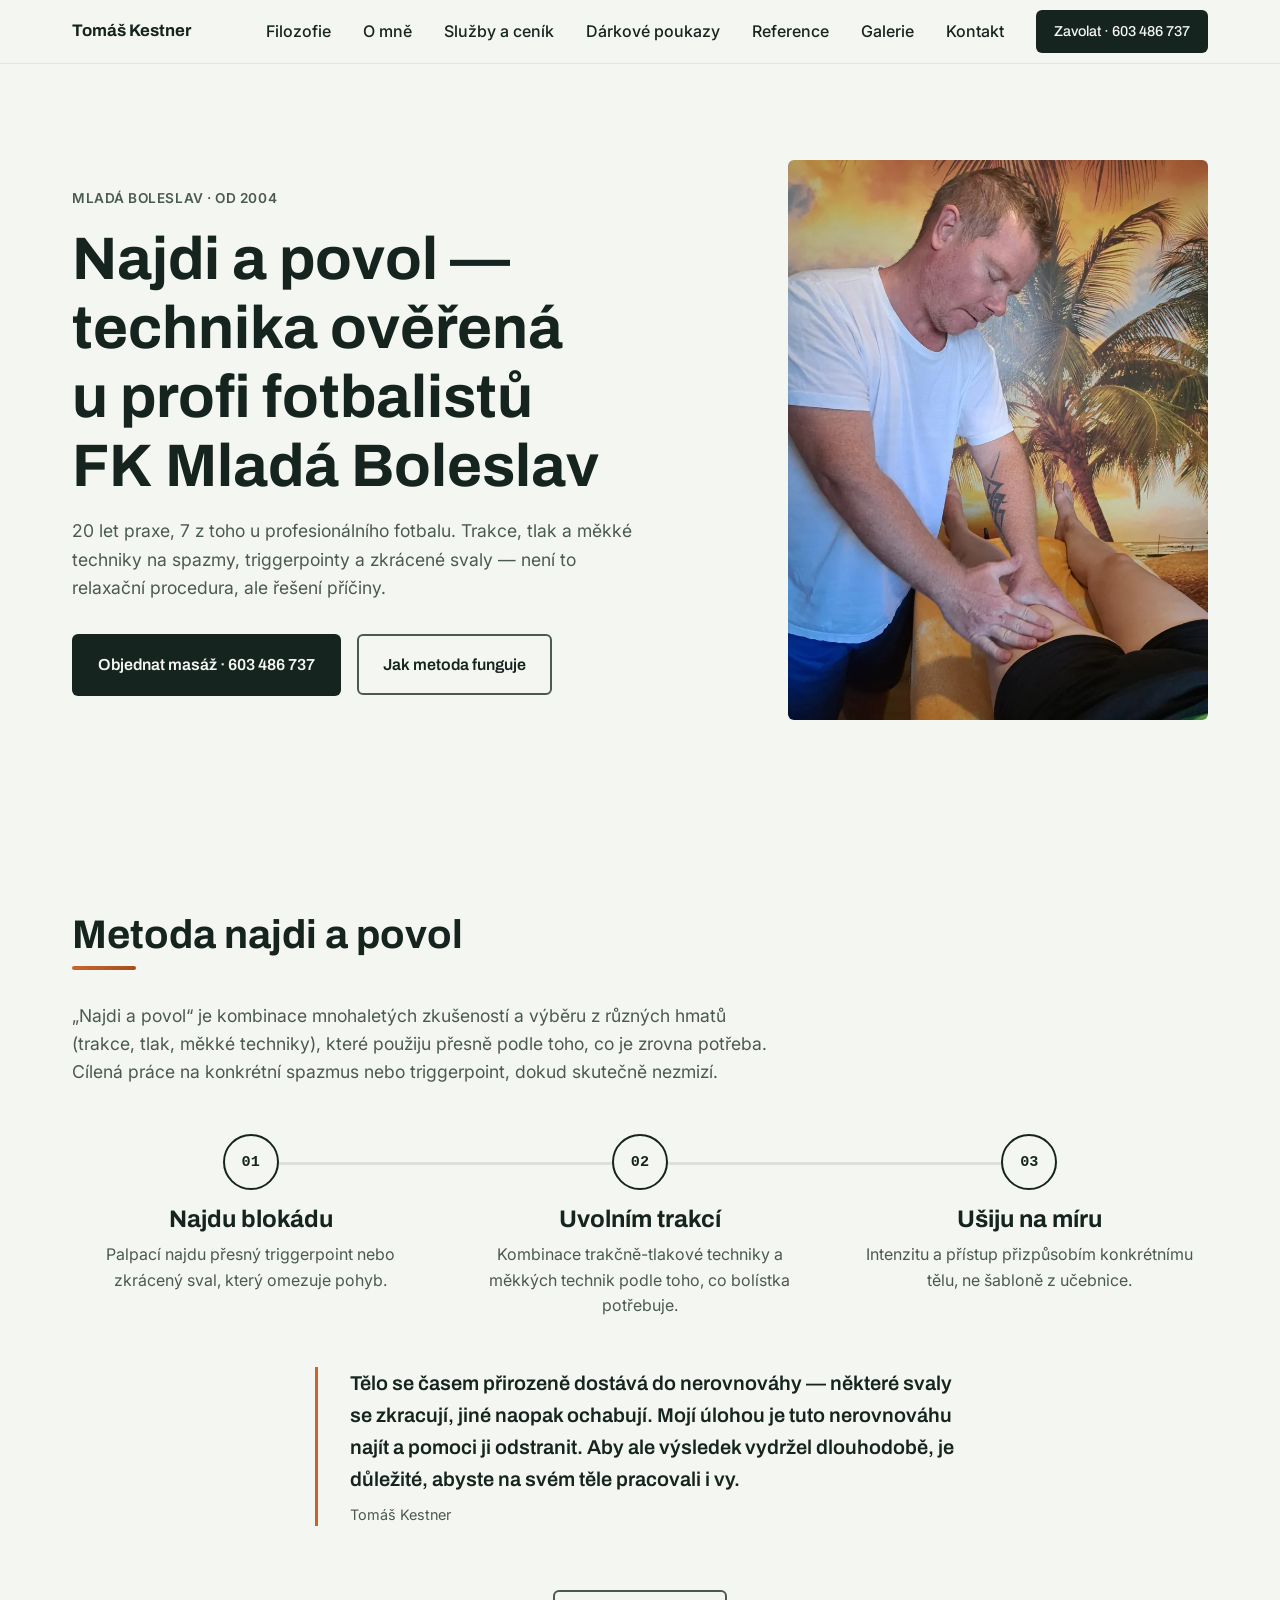
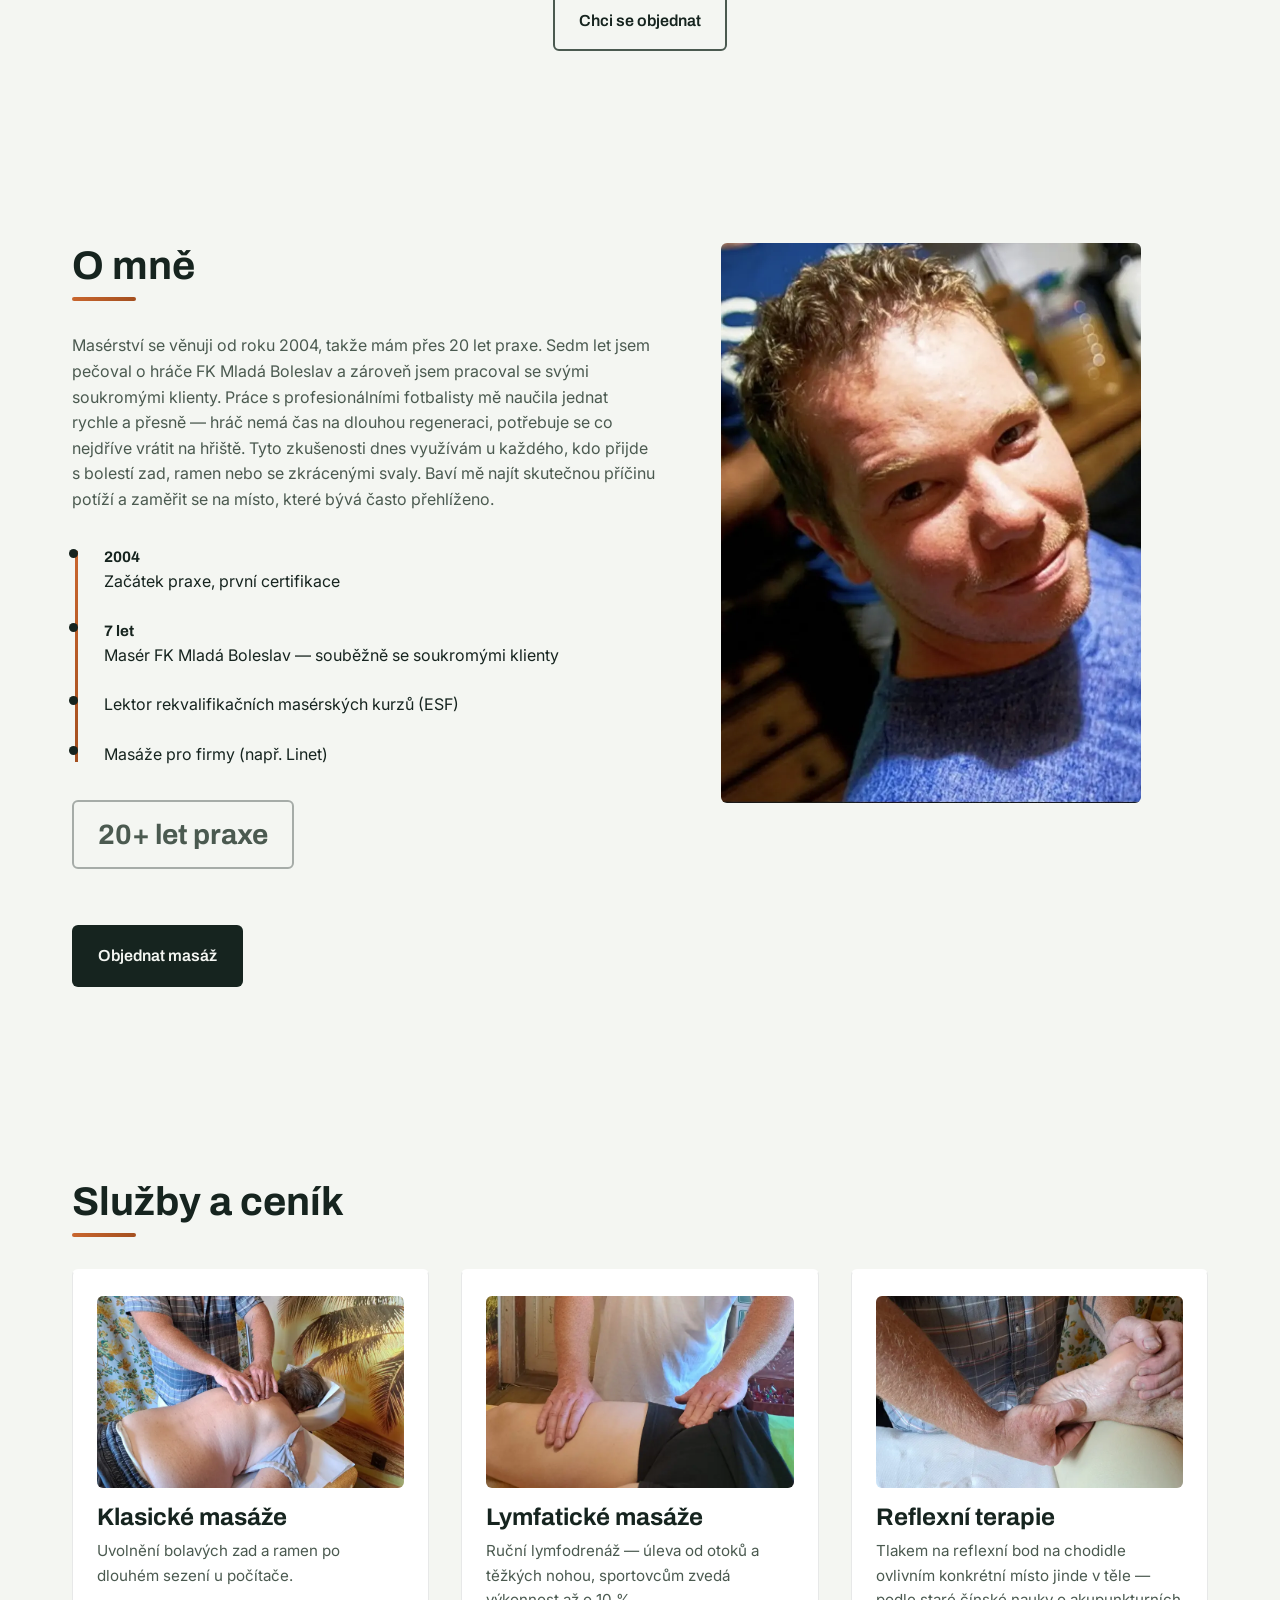
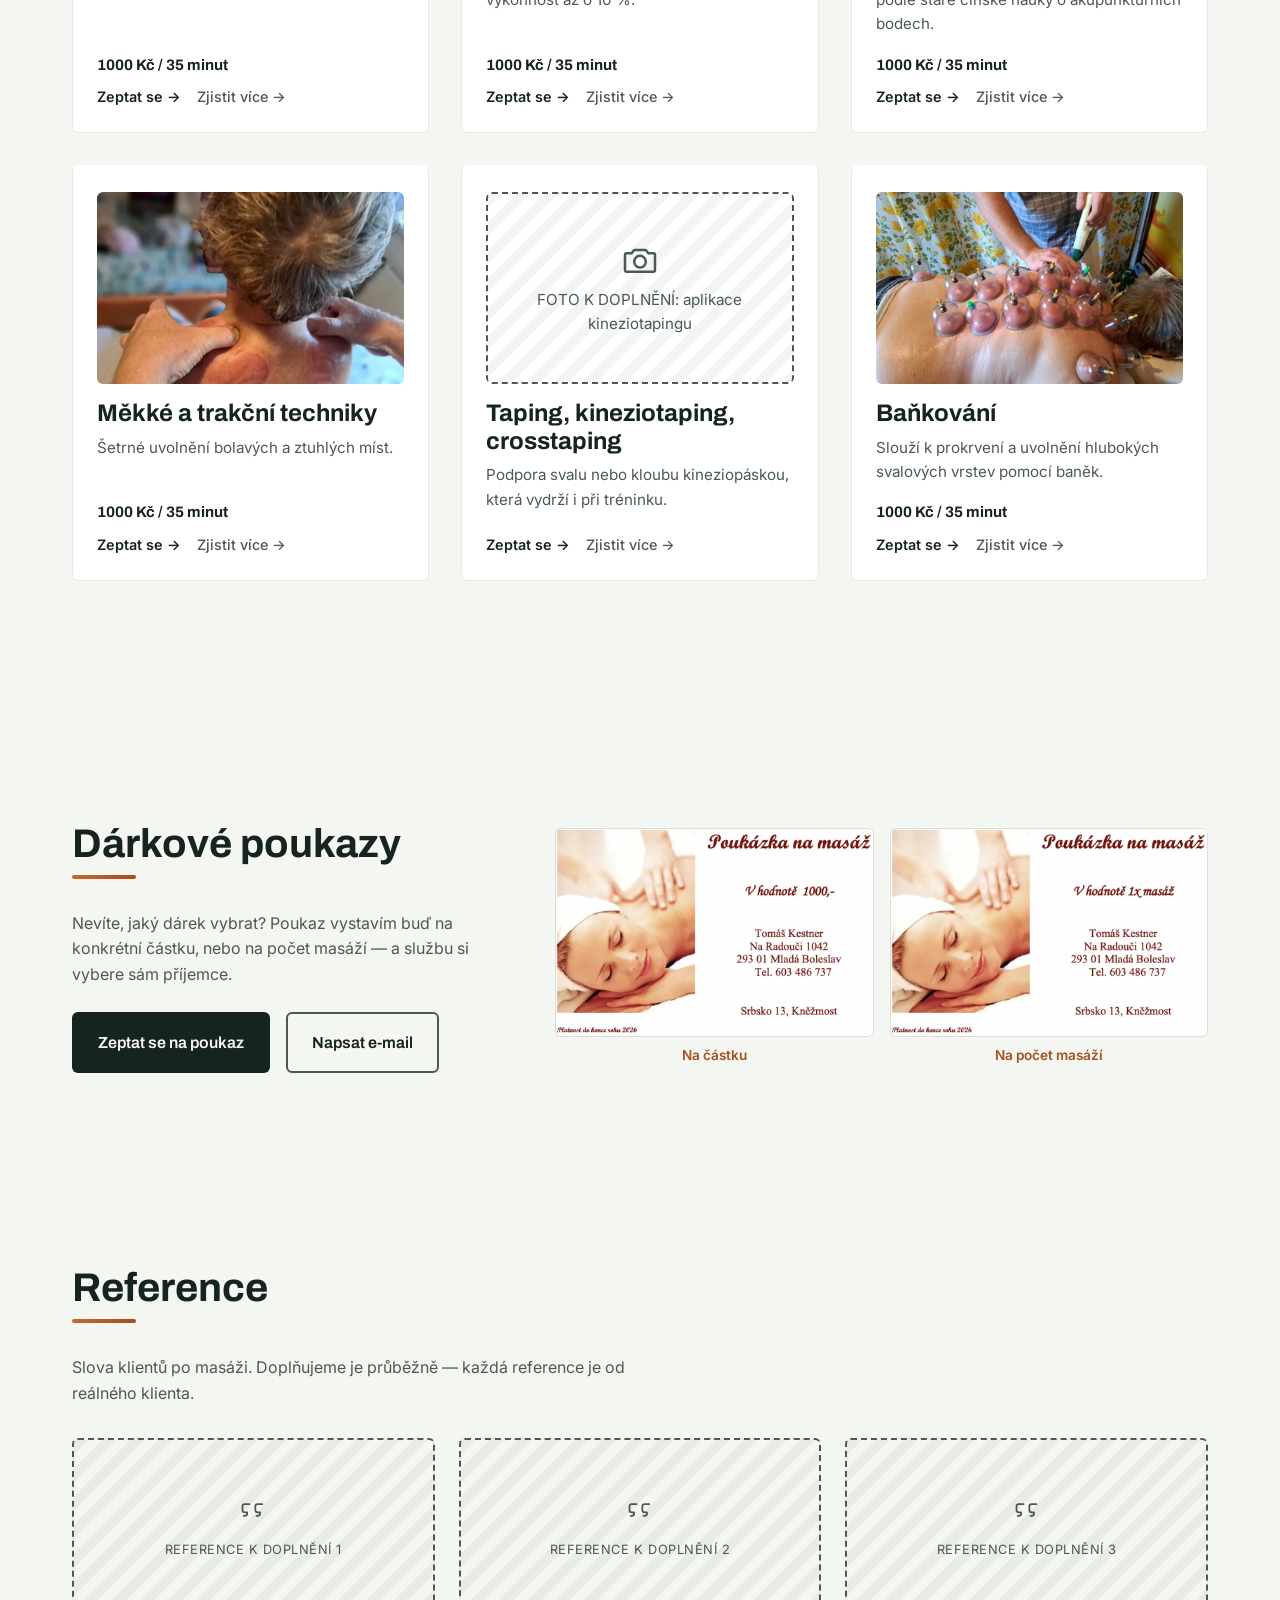
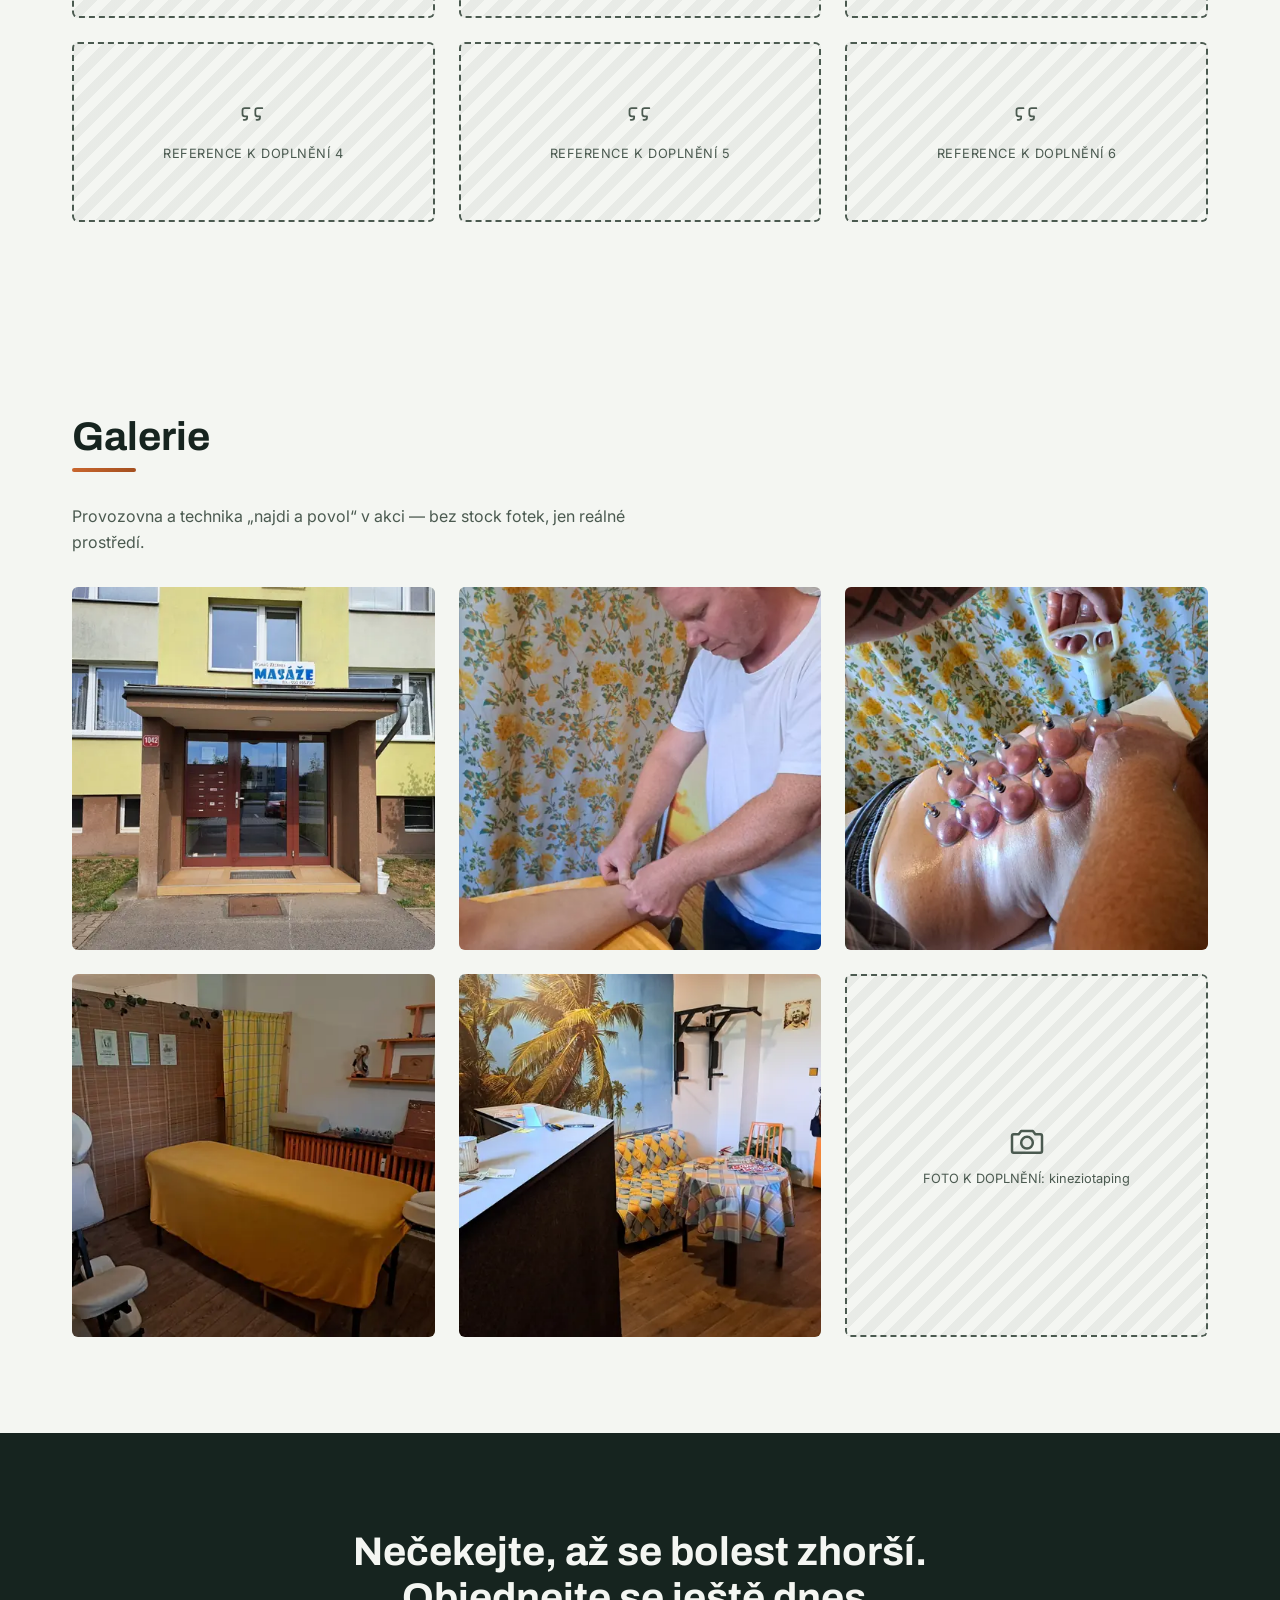
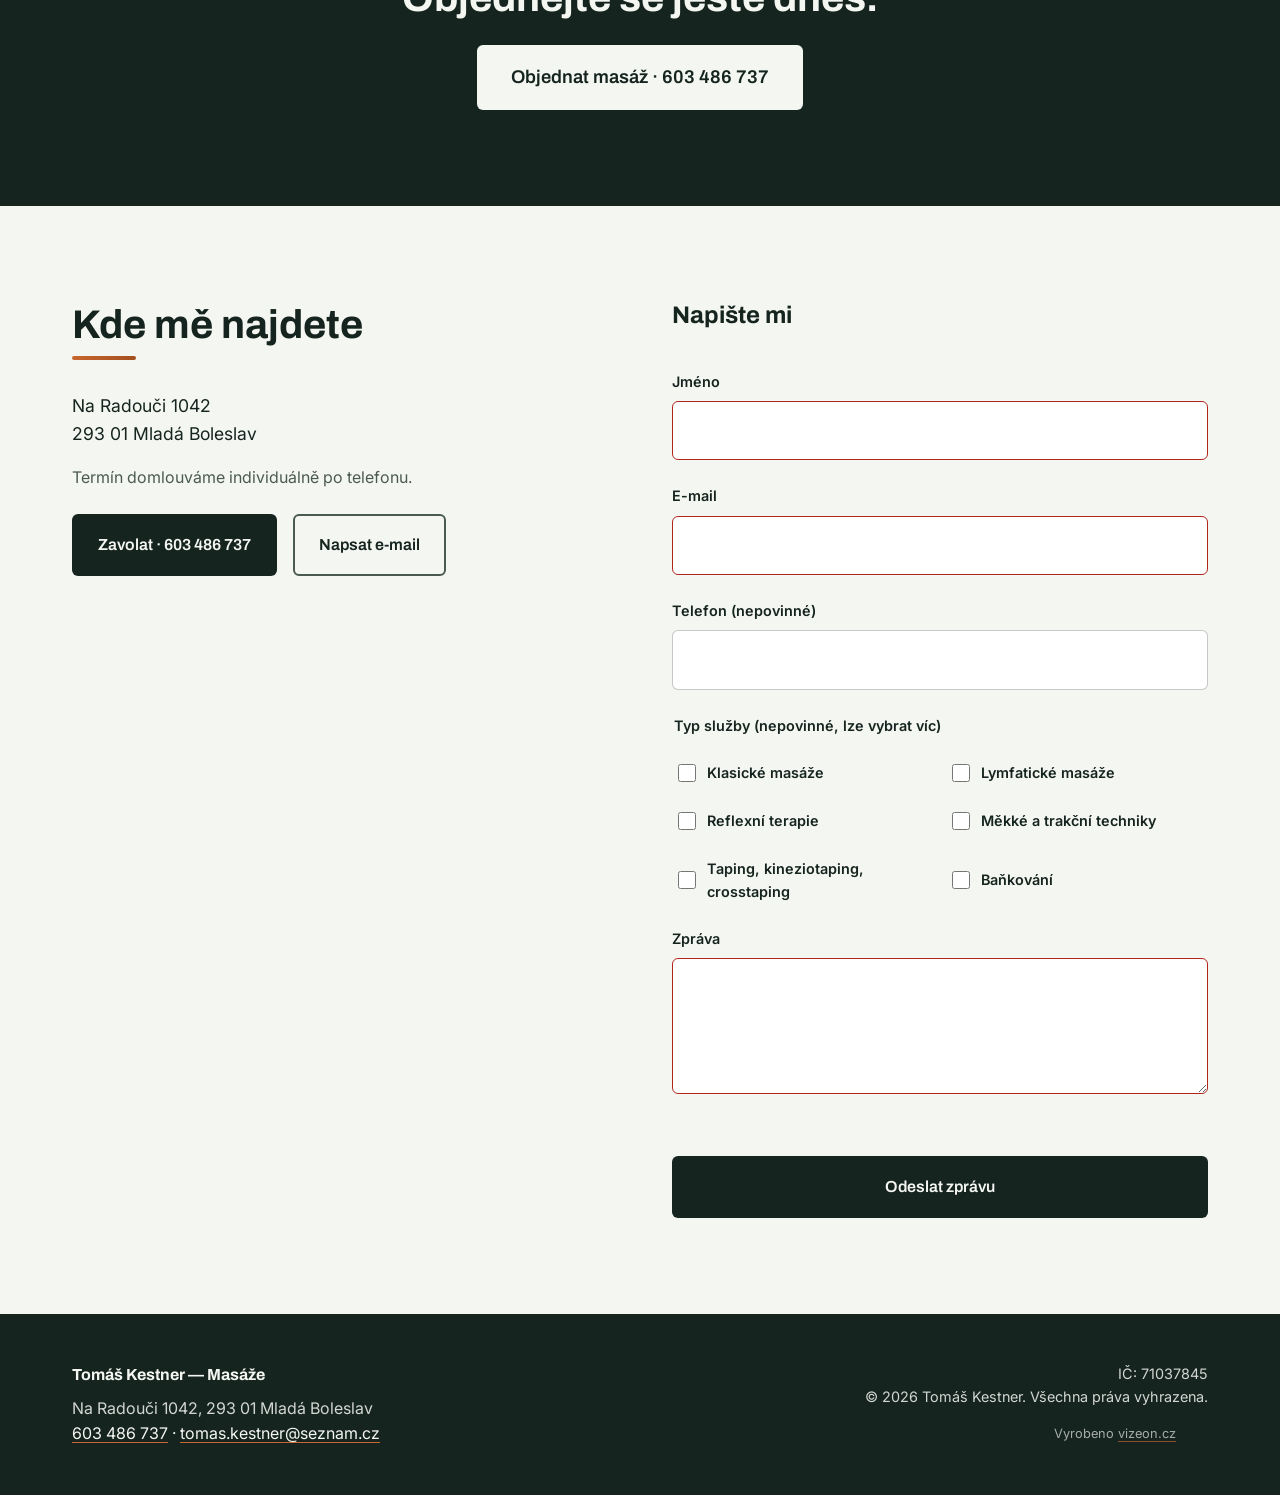
==== commit f0df6adf: "Přidat výběr služby do kontaktního formuláře a odstranit ikonku dárkových poukazů z navigace Kontakt" ====
--- a/index.html
+++ b/index.html
@@ -84,13 +84,6 @@
           <li><a href="#sluzby-cenik">Služby a ceník</a></li>
           <li>
             <a class="site-nav__menu-gift" href="#darkove-poukazy">
-              <svg class="site-nav__gift-icon" width="16" height="16" viewBox="0 0 24 24" fill="none" stroke="currentColor" stroke-width="2" stroke-linecap="round" stroke-linejoin="round" aria-hidden="true">
-                <polyline points="20 12 20 22 4 22 4 12"></polyline>
-                <rect x="2" y="7" width="20" height="5"></rect>
-                <line x1="12" y1="22" x2="12" y2="7"></line>
-                <path d="M12 7H7.5a2.5 2.5 0 0 1 0-5C11 2 12 7 12 7z"></path>
-                <path d="M12 7h4.5a2.5 2.5 0 0 0 0-5C13 2 12 7 12 7z"></path>
-              </svg>
               Dárkové poukazy
             </a>
           </li>
@@ -774,6 +767,37 @@
             <label for="cf-phone">Telefon (nepovinné)</label>
             <input type="tel" id="cf-phone" name="phone" autocomplete="tel">
 
+            <fieldset class="contact-form__services">
+              <legend>Typ služby (nepovinné, lze vybrat víc)</legend>
+
+              <div class="contact-form__services-grid">
+                <label class="contact-form__service-option">
+                  <input type="checkbox" name="services" value="Klasické masáže">
+                  Klasické masáže
+                </label>
+                <label class="contact-form__service-option">
+                  <input type="checkbox" name="services" value="Lymfatické masáže">
+                  Lymfatické masáže
+                </label>
+                <label class="contact-form__service-option">
+                  <input type="checkbox" name="services" value="Reflexní terapie">
+                  Reflexní terapie
+                </label>
+                <label class="contact-form__service-option">
+                  <input type="checkbox" name="services" value="Měkké a trakční techniky">
+                  Měkké a trakční techniky
+                </label>
+                <label class="contact-form__service-option">
+                  <input type="checkbox" name="services" value="Taping, kineziotaping, crosstaping">
+                  Taping, kineziotaping, crosstaping
+                </label>
+                <label class="contact-form__service-option">
+                  <input type="checkbox" name="services" value="Baňkování">
+                  Baňkování
+                </label>
+              </div>
+            </fieldset>
+
             <label for="cf-message">Zpráva</label>
             <textarea id="cf-message" name="message" rows="4" required></textarea>
 
--- a/styles.css
+++ b/styles.css
@@ -542,19 +542,6 @@
   text-decoration: underline;
   text-decoration-color: var(--accent);
   text-underline-offset: 3px;
-}
-
-/* Zdrženlivé odlišení odkazu na Dárkové poukazy — jen malá ikonka v akcentové
-   barvě, žádný badge/glow/pill, text stejný jako ostatní položky menu. */
-.site-nav__menu a.site-nav__menu-gift {
-  display: inline-flex;
-  align-items: center;
-  gap: 6px;
-}
-
-.site-nav__gift-icon {
-  color: var(--accent);
-  flex-shrink: 0;
 }
 
 .site-nav__menu-cta {
@@ -1743,6 +1730,48 @@
   border-color: var(--error);
 }
 
+.contact-form__services {
+  margin-top: var(--space-2);
+  padding: 0;
+  border: 0;
+}
+
+.contact-form__services legend {
+  padding: 0;
+  font-weight: 600;
+  font-size: 0.9rem;
+}
+
+.contact-form__services-grid {
+  display: grid;
+  grid-template-columns: 1fr;
+  gap: var(--space-1) var(--space-2);
+  margin-top: var(--space-1);
+}
+
+@media (min-width: 480px) {
+  .contact-form__services-grid {
+    grid-template-columns: repeat(2, 1fr);
+  }
+}
+
+.contact-form__service-option {
+  display: flex;
+  align-items: center;
+  gap: var(--space-1);
+  font-weight: 400;
+  font-size: 0.9375rem;
+  margin-top: 0;
+  cursor: pointer;
+}
+
+.contact-form__service-option input {
+  width: 1.125rem;
+  height: 1.125rem;
+  accent-color: var(--accent);
+  flex-shrink: 0;
+}
+
 /* Honeypot proti botům — musí zůstat v DOM a být "vyplnitelný" pro bota, ale
    neviditelný a mimo dosah člověka. Proto ne display:none (část botů takové
    pole přeskakuje), ale odsun mimo viewport. */
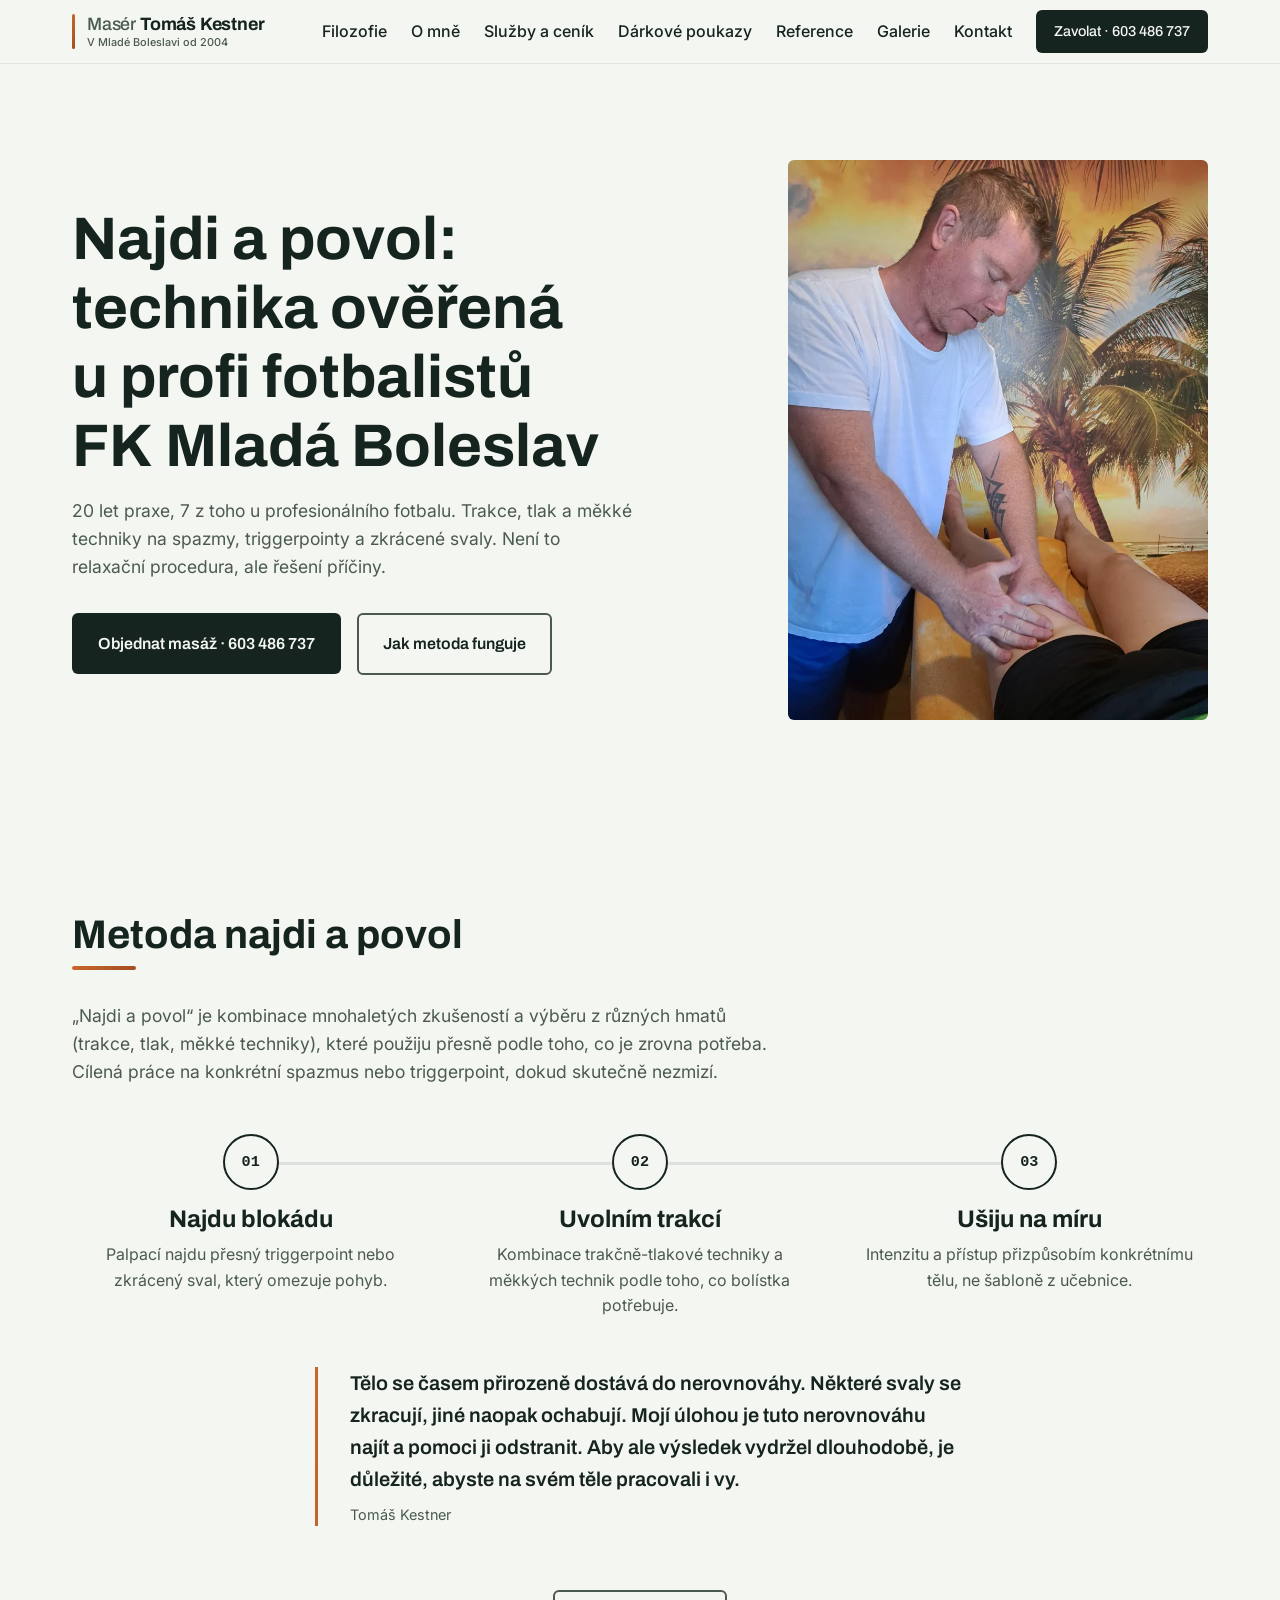
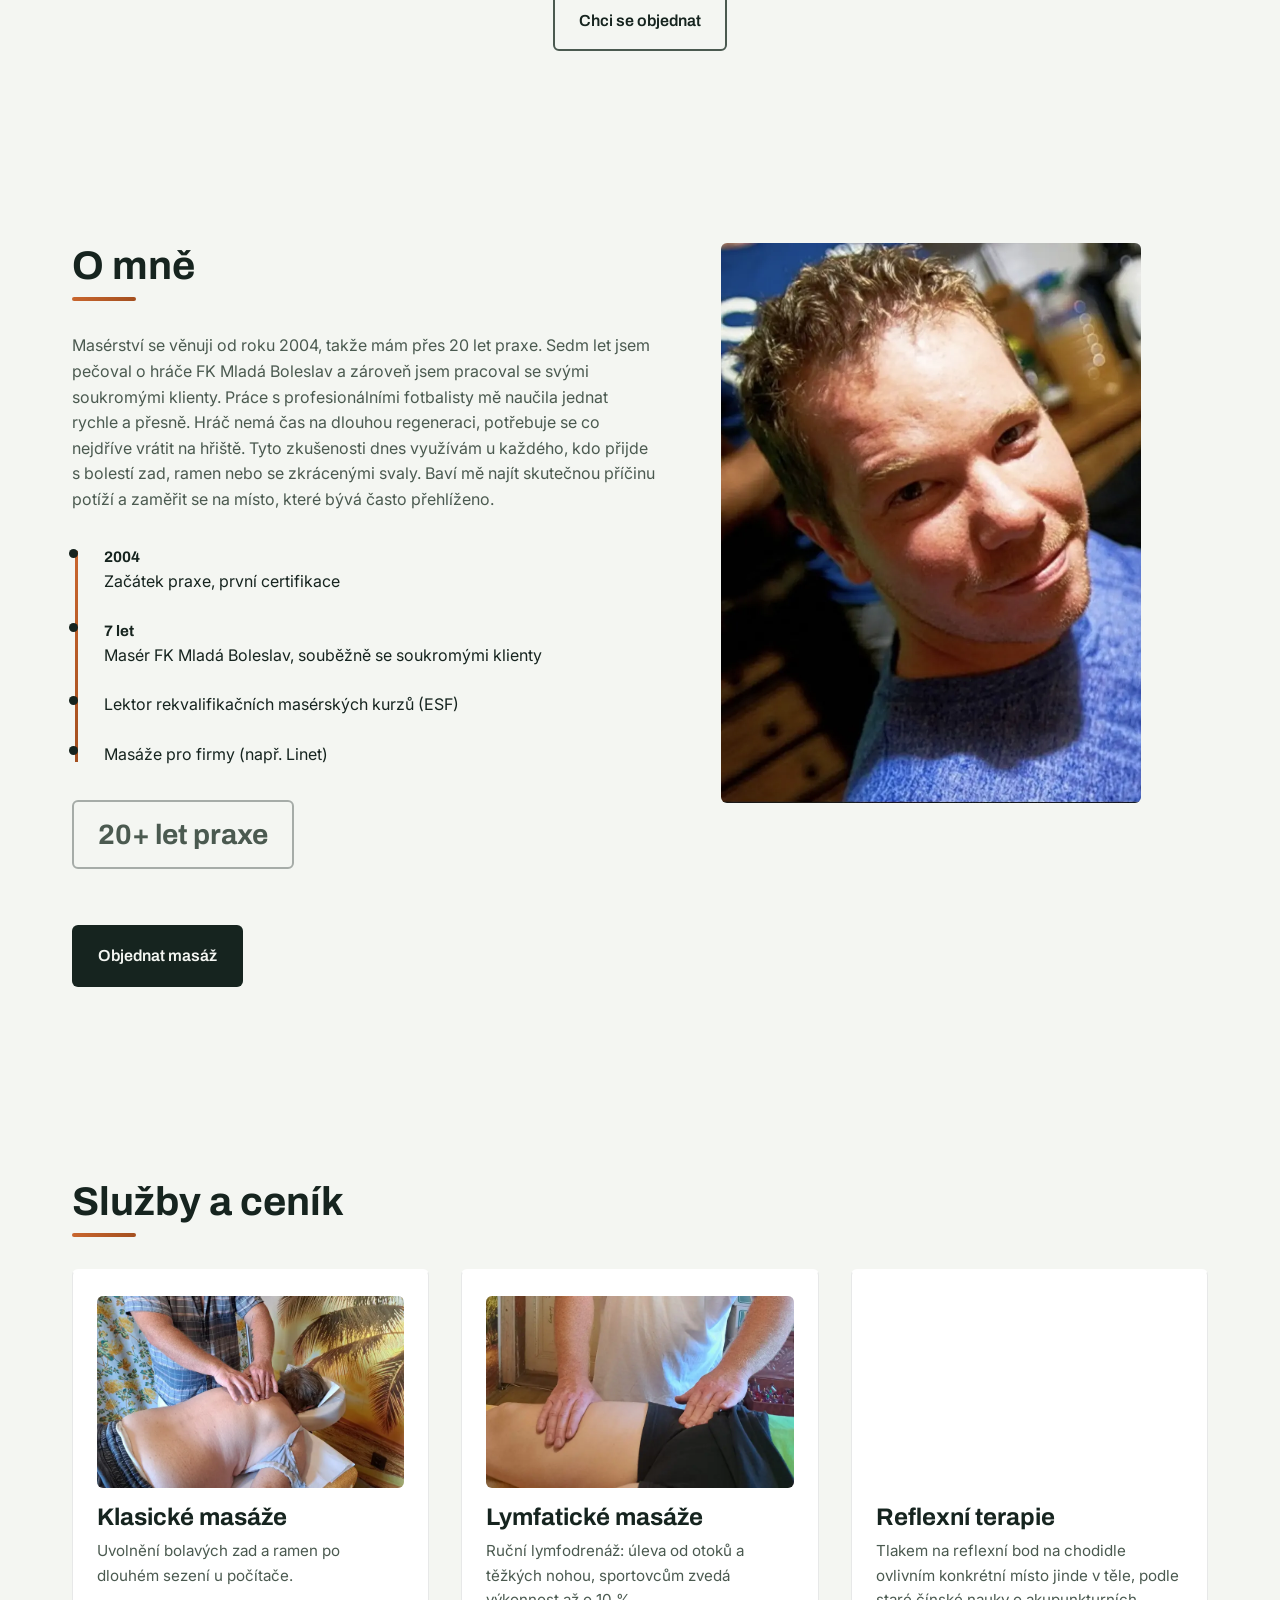
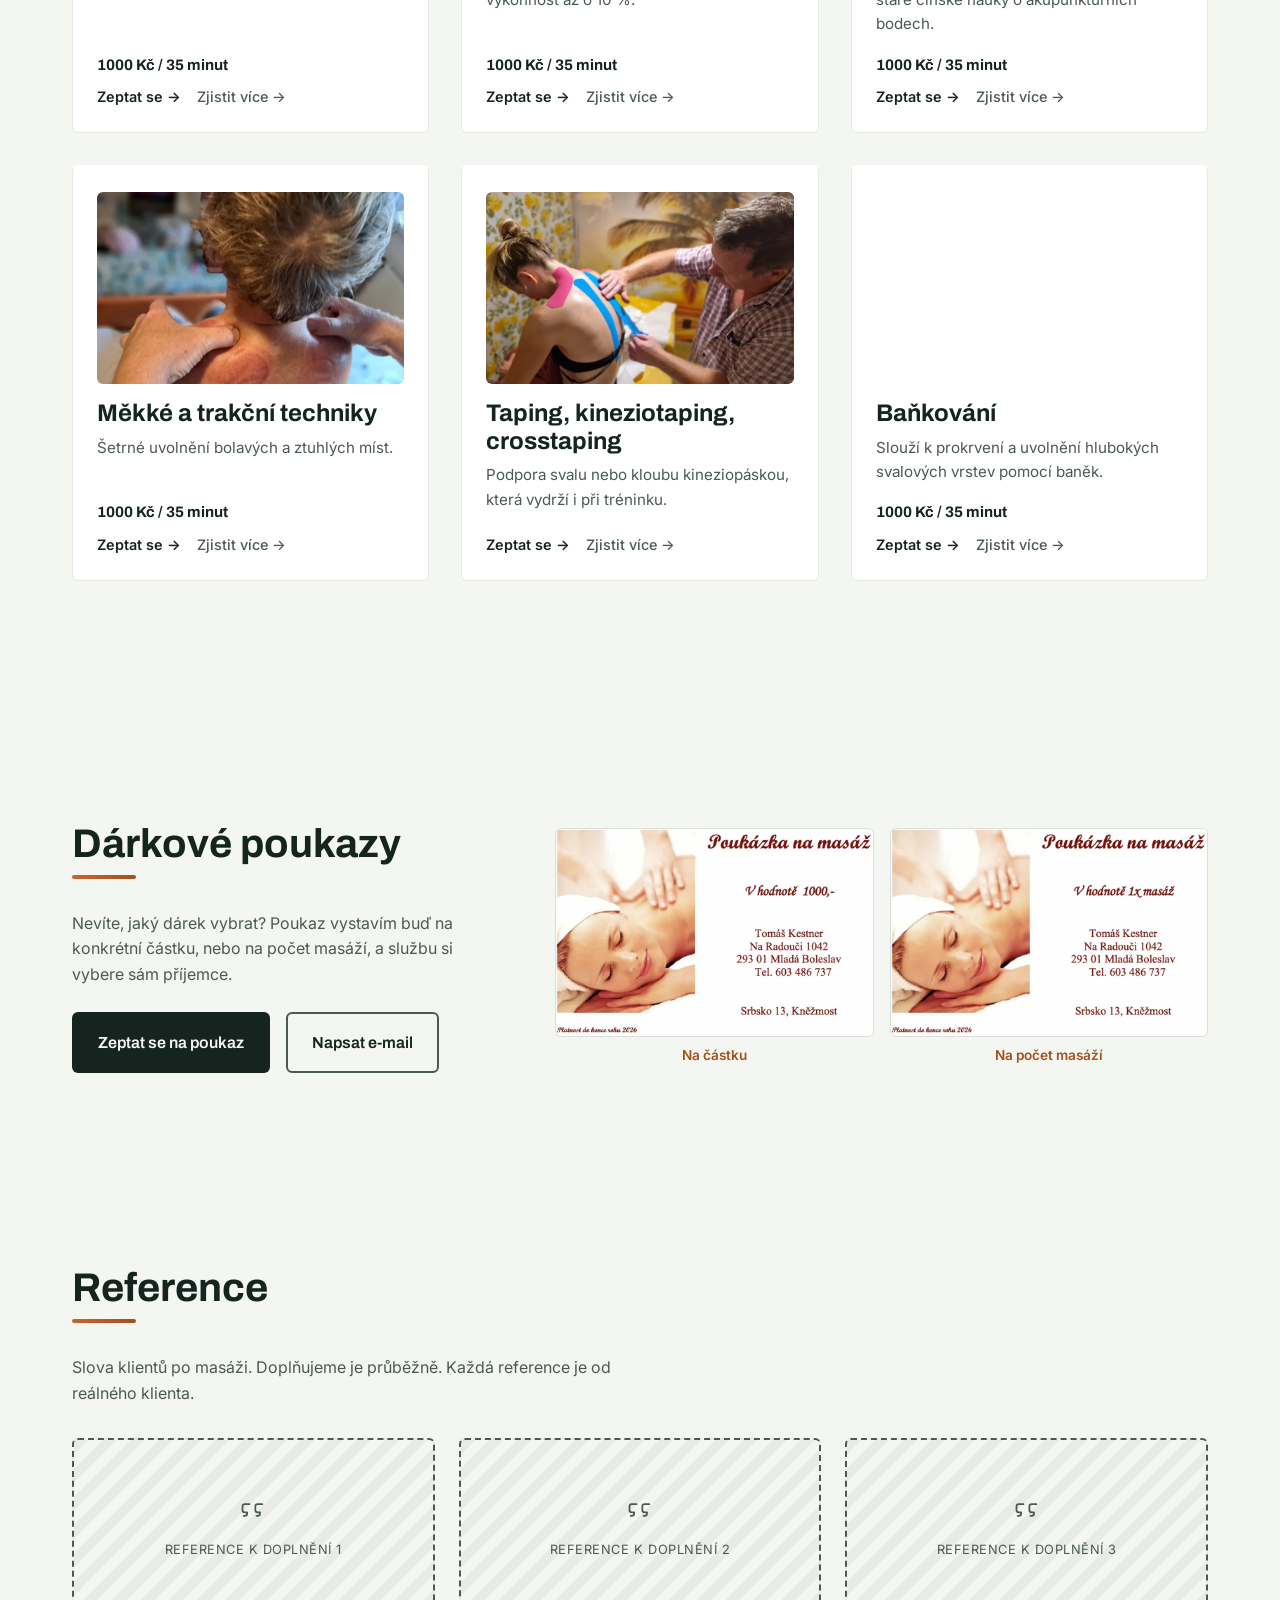
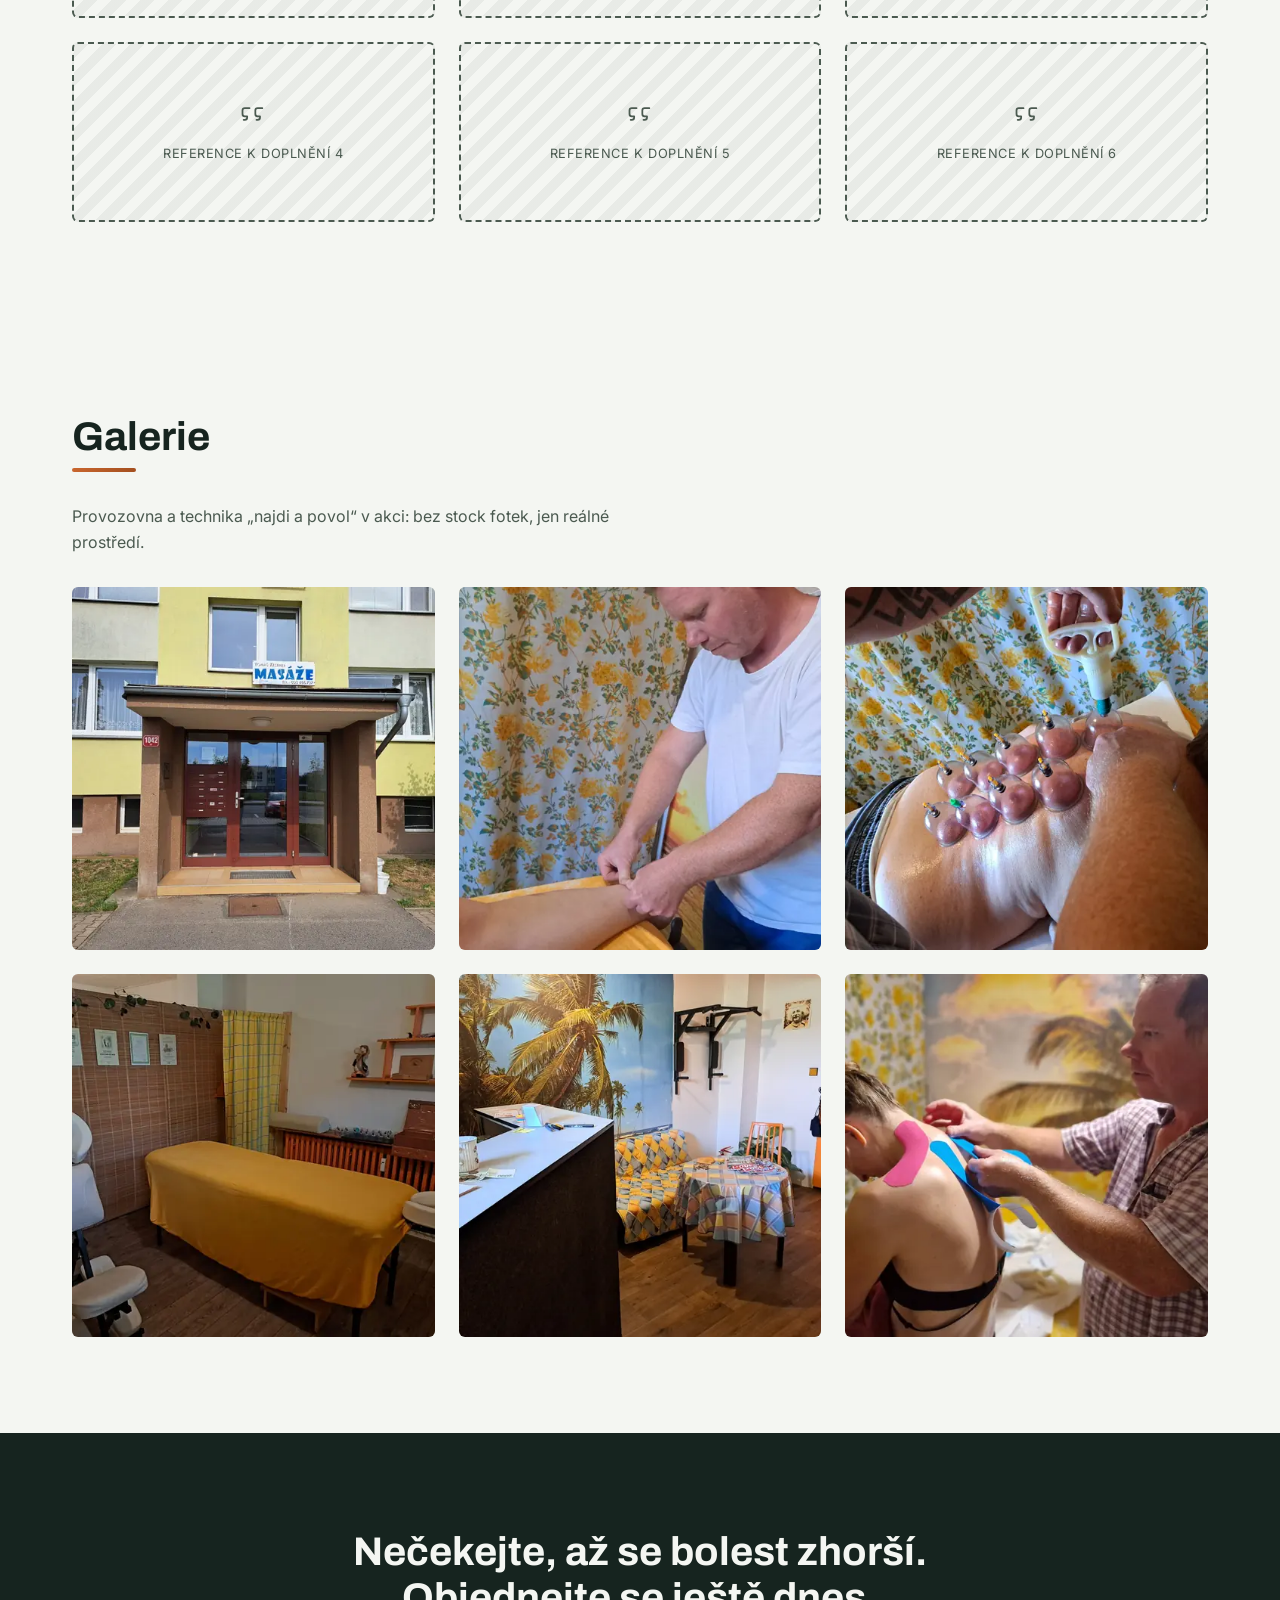
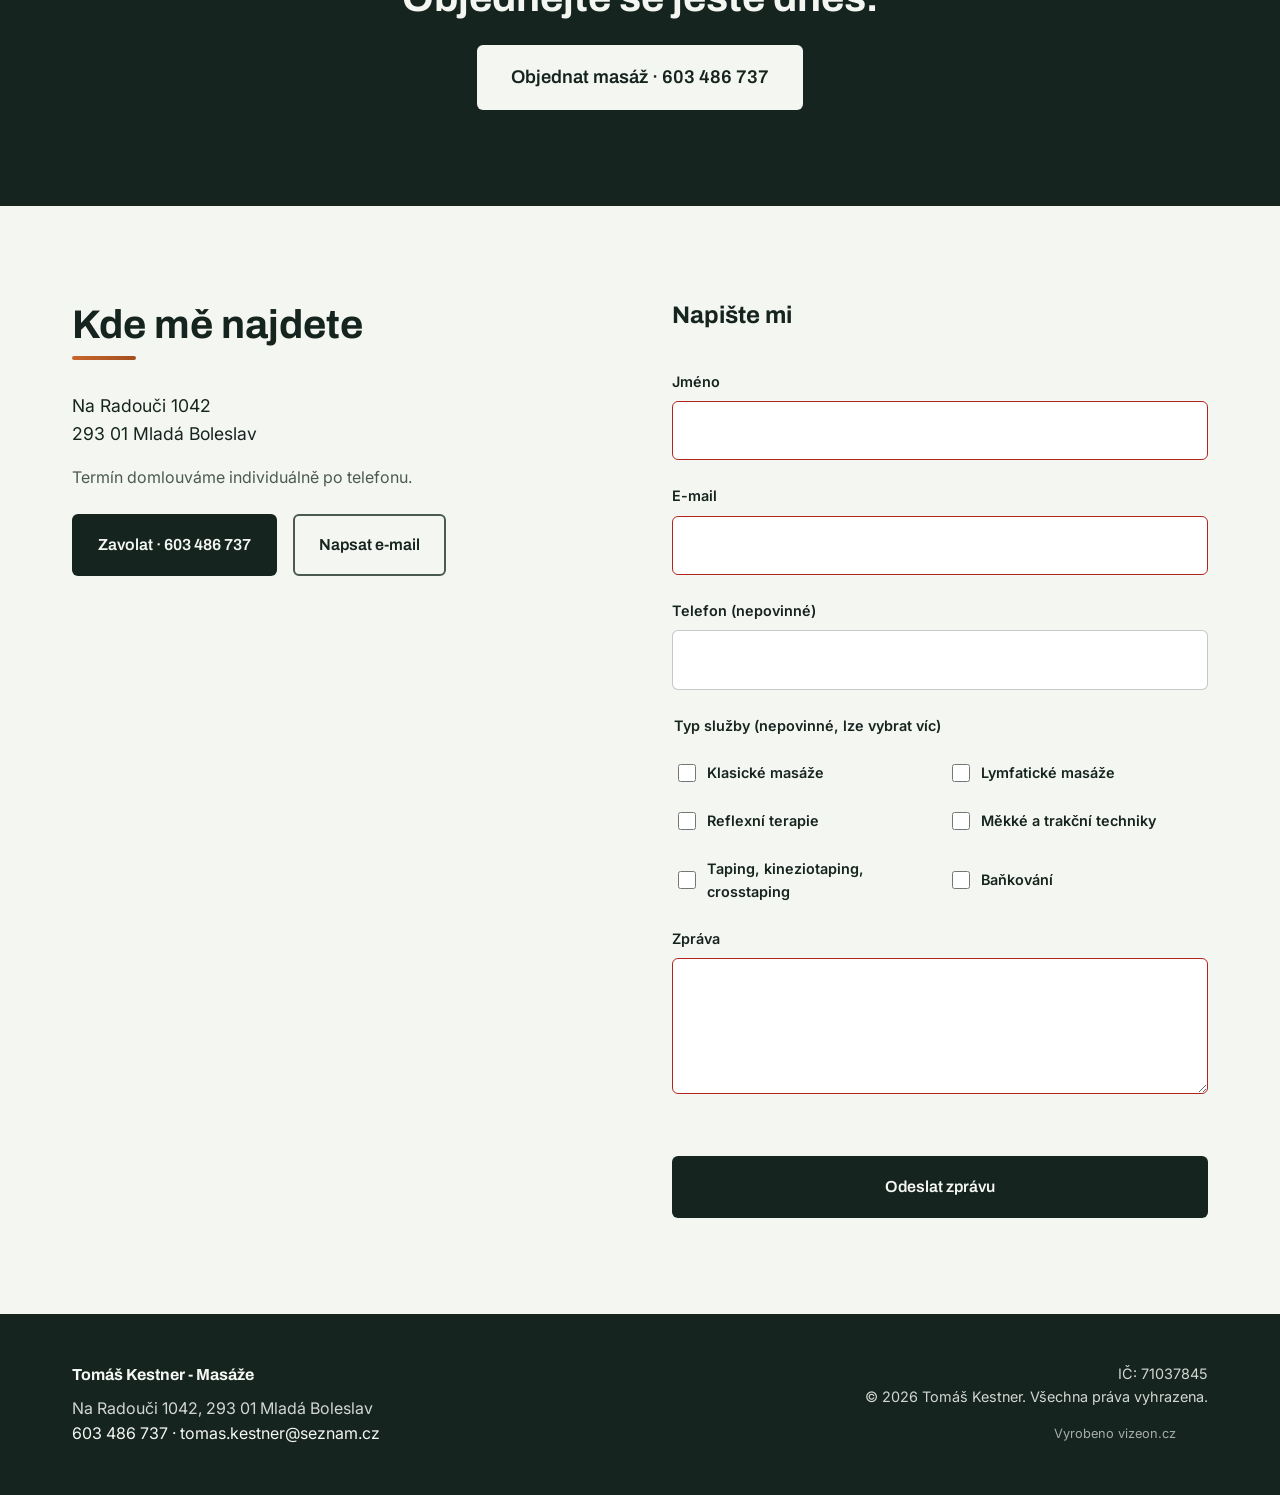
==== commit eaa707ba: "Přidat reálné fotky kineziotapingu a sjednotit interpunkci napříč webem Nahrazuje placeholder fotky " ====
--- a/index.html
+++ b/index.html
@@ -3,13 +3,13 @@
 <head>
   <meta charset="UTF-8">
   <meta name="viewport" content="width=device-width, initial-scale=1.0">
-  <title>Masáž Mladá Boleslav — Tomáš Kestner | Metoda najdi a povol</title>
-  <meta name="description" content="Masáž Mladá Boleslav — Tomáš Kestner, 20 let praxe, 7 let u FK Mladá Boleslav. Klasické, lymfatické masáže, baňkování, taping. Objednejte se.">
+  <title>Masáž Mladá Boleslav | Tomáš Kestner | Metoda najdi a povol</title>
+  <meta name="description" content="Masáž Mladá Boleslav u Tomáše Kestnera: 20 let praxe, 7 let u FK Mladá Boleslav. Klasické, lymfatické masáže, baňkování, taping. Objednejte se.">
 
   <!-- TODO: nahradit finální doménou při nasazení (canonical, og:url, og:image) -->
   <link rel="canonical" href="https://www.example.com/">
 
-  <meta property="og:title" content="Masáž Mladá Boleslav — Tomáš Kestner">
+  <meta property="og:title" content="Masáž Mladá Boleslav | Tomáš Kestner">
   <meta property="og:description" content="20 let praxe, 7 let u FK Mladá Boleslav. Vlastní technika „najdi a povol“ na spazmy a triggerpointy.">
   <meta property="og:image" content="https://www.example.com/og-image.jpg">
   <meta property="og:type" content="website">
@@ -41,7 +41,7 @@
   {
     "@context": "https://schema.org",
     "@type": "HealthAndBeautyBusiness",
-    "name": "Tomáš Kestner — Masáže",
+    "name": "Tomáš Kestner - Masáže",
     "url": "https://www.example.com/",
     "image": "https://www.example.com/og-image.jpg",
     "telephone": "+420603486737",
@@ -62,8 +62,12 @@
 
   <header class="site-nav" id="site-nav">
     <div class="container site-nav__inner">
-      <a class="site-nav__logo" href="#hero" aria-label="Tomáš Kestner — masáže, úvod stránky">
-        <span>Tomáš Kestner</span>
+      <a class="site-nav__logo" href="#hero" aria-label="Masér Tomáš Kestner, masáže Mladá Boleslav, úvod stránky">
+        <span class="site-nav__logo-mark" aria-hidden="true"></span>
+        <span class="site-nav__logo-text">
+          <span class="site-nav__logo-name"><span class="site-nav__logo-role">Masér</span> Tomáš Kestner</span>
+          <span class="site-nav__logo-meta">V Mladé Boleslavi od 2004</span>
+        </span>
       </a>
 
       <button
@@ -102,12 +106,11 @@
     <section id="hero" class="hero">
       <div class="container hero__inner">
         <div class="hero__content">
-          <p class="section-eyebrow">Mladá Boleslav · Od 2004</p>
-          <h1 class="hero__claim">Najdi a&nbsp;povol — technika ověřená u profi fotbalistů FK&nbsp;Mladá&nbsp;Boleslav</h1>
+          <h1 class="hero__claim">Najdi a&nbsp;povol: technika ověřená u profi fotbalistů FK&nbsp;Mladá&nbsp;Boleslav</h1>
           <p class="hero__subtitle">
             20 let praxe, 7 z toho u profesionálního fotbalu. Trakce, tlak
-            a měkké techniky na spazmy, triggerpointy a zkrácené svaly —
-            není to relaxační procedura, ale řešení příčiny.
+            a měkké techniky na spazmy, triggerpointy a zkrácené svaly.
+            Není to relaxační procedura, ale řešení příčiny.
           </p>
           <div class="hero__cta">
             <a class="btn btn-primary" href="tel:+420603486737">
@@ -137,7 +140,7 @@
               sizes="(min-width: 1024px) 460px, 100vw"
               width="1200" height="1600"
               fetchpriority="high" decoding="async"
-              alt="Tomáš Kestner při technice najdi a povol — uvolňuje zkrácený sval na stehně v provozovně masáží v Mladé Boleslavi">
+              alt="Tomáš Kestner při technice najdi a povol, jak uvolňuje zkrácený sval na stehně v provozovně masáží v Mladé Boleslavi">
           </picture>
         </div>
       </div>
@@ -186,7 +189,7 @@
 
         <blockquote class="filozofie__balance" data-reveal>
           <p>
-            Tělo se časem přirozeně dostává do nerovnováhy — některé svaly
+            Tělo se časem přirozeně dostává do nerovnováhy. Některé svaly
             se zkracují, jiné naopak ochabují. Mojí úlohou je tuto nerovnováhu
             najít a pomoci ji odstranit. Aby ale výsledek vydržel dlouhodobě,
             je důležité, abyste na svém těle pracovali i vy.
@@ -208,7 +211,7 @@
             Masérství se věnuji od roku 2004, takže mám přes 20 let praxe.
             Sedm let jsem pečoval o hráče FK Mladá Boleslav a zároveň jsem
             pracoval se svými soukromými klienty. Práce s profesionálními
-            fotbalisty mě naučila jednat rychle a přesně — hráč nemá čas
+            fotbalisty mě naučila jednat rychle a přesně. Hráč nemá čas
             na dlouhou regeneraci, potřebuje se co nejdříve vrátit na
             hřiště. Tyto zkušenosti dnes využívám u každého, kdo přijde
             s bolestí zad, ramen nebo se zkrácenými svaly. Baví mě najít
@@ -223,7 +226,7 @@
             </li>
             <li class="timeline__item" data-reveal style="--reveal-index: 1">
               <span class="timeline__year">7 let</span>
-              <span class="timeline__label">Masér FK Mladá Boleslav — souběžně se soukromými klienty</span>
+              <span class="timeline__label">Masér FK Mladá Boleslav, souběžně se soukromými klienty</span>
             </li>
             <!-- Bez roku: pomlčka na místě letopočtu vypadala jako chybějící data,
                  proto se u položek bez data span s rokem vůbec nevykresluje. -->
@@ -306,11 +309,11 @@
                     src="assets/img/lymfaticka-masaz-lymfodrenaz-800.jpg"
                     width="800" height="500"
                     loading="lazy" decoding="async"
-                    alt="Ruční lymfodrenáž dolní končetiny — Tomáš Kestner vede oběma dlaněmi jemné hmaty po stehně">
+                    alt="Ruční lymfodrenáž dolní končetiny, Tomáš Kestner vede oběma dlaněmi jemné hmaty po stehně">
                 </picture>
               </div>
               <h3><a class="service-card__link" href="sluzby/lymfaticke-masaze.html">Lymfatické masáže</a></h3>
-              <p>Ruční lymfodrenáž — úleva od otoků a těžkých nohou, sportovcům zvedá výkonnost až o 10 %.</p>
+              <p>Ruční lymfodrenáž: úleva od otoků a těžkých nohou, sportovcům zvedá výkonnost až o 10 %.</p>
               <p class="service-card__price">1000 Kč / 35 minut</p>
               <div class="service-card__cta-row">
                 <a class="service-card__cta" href="tel:+420603486737">Zeptat se →</a>
@@ -328,11 +331,11 @@
                     src="assets/img/reflexni-terapie-chodidla-800.jpg"
                     width="800" height="500"
                     loading="lazy" decoding="async"
-                    alt="Reflexní terapie chodidla — Tomáš Kestner tlačí palcem na reflexní bod na plosce nohy">
+                    alt="Reflexní terapie chodidla, Tomáš Kestner tlačí palcem na reflexní bod na plosce nohy">
                 </picture>
               </div>
               <h3><a class="service-card__link" href="sluzby/reflexni-terapie.html">Reflexní terapie</a></h3>
-              <p>Tlakem na reflexní bod na chodidle ovlivním konkrétní místo jinde v těle — podle staré čínské nauky o akupunkturních bodech.</p>
+              <p>Tlakem na reflexní bod na chodidle ovlivním konkrétní místo jinde v těle, podle staré čínské nauky o akupunkturních bodech.</p>
               <p class="service-card__price">1000 Kč / 35 minut</p>
               <div class="service-card__cta-row">
                 <a class="service-card__cta" href="tel:+420603486737">Zeptat se →</a>
@@ -350,7 +353,7 @@
                     src="assets/img/mekke-trakcni-techniky-sije-800.jpg"
                     width="800" height="500"
                     loading="lazy" decoding="async"
-                    alt="Měkká technika na šíji — Tomáš Kestner tlakem palce uvolňuje spazmus v trapézovém svalu">
+                    alt="Měkká technika na šíji, Tomáš Kestner tlakem palce uvolňuje spazmus v trapézovém svalu">
                 </picture>
               </div>
               <h3><a class="service-card__link" href="sluzby/mekke-trakcni-techniky.html">Měkké a trakční techniky</a></h3>
@@ -365,13 +368,15 @@
           <li data-reveal style="--reveal-index: 4">
             <article class="service-card service-card--no-price">
               <div class="service-card__media">
-                <div class="photo-placeholder" role="img" aria-label="FOTO K DOPLNĚNÍ: aplikace kineziotapingu">
-                  <svg class="photo-placeholder__icon" viewBox="0 0 24 24" fill="none" stroke="currentColor" stroke-width="1.5" stroke-linecap="round" stroke-linejoin="round" aria-hidden="true">
-                    <path d="M4 8h3l1.5-2h7L17 8h3a1 1 0 0 1 1 1v9a1 1 0 0 1-1 1H4a1 1 0 0 1-1-1V9a1 1 0 0 1 1-1z"></path>
-                    <circle cx="12" cy="13" r="3.5"></circle>
-                  </svg>
-                  <p class="photo-placeholder__caption">FOTO K DOPLNĚNÍ: aplikace kineziotapingu</p>
-                </div>
+                <picture>
+                  <source type="image/webp" srcset="assets/img/kineziotaping-zad-a-sije-800.webp">
+                  <img
+                    class="img-cover"
+                    src="assets/img/kineziotaping-zad-a-sije-800.jpg"
+                    width="800" height="500"
+                    loading="lazy" decoding="async"
+                    alt="Kineziotaping zad, Tomáš Kestner lepí modrou kineziopásku podél lopatky klientky, na šíji už drží růžová páska">
+                </picture>
               </div>
               <h3><a class="service-card__link" href="sluzby/taping-kineziotaping-crosstaping.html">Taping, kineziotaping, crosstaping</a></h3>
               <p>Podpora svalu nebo kloubu kineziopáskou, která vydrží i při tréninku.</p>
@@ -391,7 +396,7 @@
                     src="assets/img/bankovani-zad-800.jpg"
                     width="800" height="500"
                     loading="lazy" decoding="async"
-                    alt="Baňkování zad — sada baněk nasazená po celých zádech klienta, Tomáš Kestner přisává pumpičkou další baňku">
+                    alt="Baňkování zad, sada baněk nasazená po celých zádech klienta, Tomáš Kestner přisává pumpičkou další baňku">
                 </picture>
               </div>
               <h3><a class="service-card__link" href="sluzby/bankovani.html">Baňkování</a></h3>
@@ -413,7 +418,7 @@
           <h2 class="section-heading">Dárkové poukazy</h2>
           <p>
             Nevíte, jaký dárek vybrat? Poukaz vystavím buď na konkrétní částku,
-            nebo na počet masáží — a službu si vybere sám příjemce.
+            nebo na počet masáží, a službu si vybere sám příjemce.
           </p>
           <div class="poukazy__cta">
             <a class="btn btn-primary" href="tel:+420603486737">Zeptat se na poukaz</a>
@@ -431,7 +436,7 @@
                 src="assets/img/darkovy-poukaz-na-castku.jpg"
                 width="902" height="590"
                 loading="lazy" decoding="async"
-                alt="Dárkový poukaz na masáž vystavený na částku 1000 Kč — Tomáš Kestner, Na Radouči 1042, Mladá Boleslav">
+                alt="Dárkový poukaz na masáž vystavený na částku 1000 Kč. Tomáš Kestner, Na Radouči 1042, Mladá Boleslav">
             </picture>
             <figcaption>Na částku</figcaption>
           </figure>
@@ -442,7 +447,7 @@
                 src="assets/img/darkovy-poukaz-na-pocet-masazi.jpg"
                 width="902" height="590"
                 loading="lazy" decoding="async"
-                alt="Dárkový poukaz na masáž vystavený na 1× masáž — Tomáš Kestner, Na Radouči 1042, Mladá Boleslav">
+                alt="Dárkový poukaz na masáž vystavený na 1× masáž. Tomáš Kestner, Na Radouči 1042, Mladá Boleslav">
             </picture>
             <figcaption>Na počet masáží</figcaption>
           </figure>
@@ -486,7 +491,7 @@
       <div class="container">
         <h2 class="section-heading">Reference</h2>
         <p class="reference__intro">
-          Slova klientů po masáži. Doplňujeme je průběžně — každá reference
+          Slova klientů po masáži. Doplňujeme je průběžně. Každá reference
           je od reálného klienta.
         </p>
 
@@ -549,15 +554,11 @@
       </div>
     </section>
 
-    <!-- TODO: chybí už jen fotka kineziotapingu (poslední dlaždice) — klient
-         zatím žádnou nedodal, proto zůstává .photo-placeholder. Až dorazí,
-         projít stejným ořezem přes assets/fotky/build_images.py (1:1, 480w
-         + 1000w) a nahradit placeholder stejným <picture> blokem jako ostatní. -->
     <section id="galerie" class="galerie">
       <div class="container">
         <h2 class="section-heading">Galerie</h2>
         <p class="galerie__intro">
-          Provozovna a technika „najdi a povol“ v akci — bez stock fotek,
+          Provozovna a technika „najdi a povol“ v akci: bez stock fotek,
           jen reálné prostředí.
         </p>
 
@@ -652,7 +653,7 @@
                   loading="lazy" decoding="async"
                   data-full="assets/img/vybaveni-provozovny-1000.webp"
                   data-caption="Vybavení provozovny"
-                  alt="Masérna Tomáše Kestnera — masážní stůl, masážní židle a certifikáty na stěně">
+                  alt="Masérna Tomáše Kestnera s masážním stolem, masážní židlí a certifikáty na stěně">
               </picture>
             </button>
           </li>
@@ -678,20 +679,27 @@
               </picture>
             </button>
           </li>
-          <!-- Jediná dlaždice bez reálné fotky — klient zatím nedodal snímek
-               kineziotapingu. Zůstává neklikatelný <div> (lightbox ji podle
-               chybějícího <img> přeskočí), aby bylo zjevné, že jde o chybějící
-               obsah, ne o hotovou galerii. -->
           <li>
-            <div class="gallery-item gallery-item--placeholder">
-              <div class="photo-placeholder" role="img" aria-label="FOTO K DOPLNĚNÍ: kineziotaping">
-                <svg class="photo-placeholder__icon" viewBox="0 0 24 24" fill="none" stroke="currentColor" stroke-width="1.5" stroke-linecap="round" stroke-linejoin="round" aria-hidden="true">
-                  <path d="M4 8h3l1.5-2h7L17 8h3a1 1 0 0 1 1 1v9a1 1 0 0 1-1 1H4a1 1 0 0 1-1-1V9a1 1 0 0 1 1-1z"></path>
-                  <circle cx="12" cy="13" r="3.5"></circle>
-                </svg>
-                <p class="photo-placeholder__caption">FOTO K DOPLNĚNÍ: kineziotaping</p>
-              </div>
-            </div>
+            <button class="gallery-item" type="button" aria-label="Zvětšit fotku: kineziotaping v akci">
+              <picture>
+                <source
+                  type="image/webp"
+                  srcset="assets/img/kineziotaping-v-akci-480.webp 480w,
+                          assets/img/kineziotaping-v-akci-1000.webp 1000w"
+                  sizes="(min-width: 1200px) 363px, (min-width: 768px) 31vw, 45vw">
+                <img
+                  class="img-cover"
+                  src="assets/img/kineziotaping-v-akci-1000.jpg"
+                  srcset="assets/img/kineziotaping-v-akci-480.jpg 480w,
+                          assets/img/kineziotaping-v-akci-1000.jpg 1000w"
+                  sizes="(min-width: 1200px) 363px, (min-width: 768px) 31vw, 45vw"
+                  width="1000" height="1000"
+                  loading="lazy" decoding="async"
+                  data-full="assets/img/kineziotaping-v-akci-1000.webp"
+                  data-caption="Kineziotaping"
+                  alt="Tomáš Kestner lepí modrou kineziopásku přes rameno klientky a odlepuje krycí papír, na šíji už drží růžová páska">
+              </picture>
+            </button>
           </li>
         </ul>
       </div>
@@ -743,7 +751,7 @@
             <iframe
               src="https://www.google.com/maps?q=Na+Radou%C4%8Di+1042,+293+01+Mlad%C3%A1+Boleslav&output=embed"
               loading="lazy"
-              title="Mapa — Na Radouči 1042, Mladá Boleslav"
+              title="Mapa, Na Radouči 1042, Mladá Boleslav"
               referrerpolicy="no-referrer-when-downgrade"
             ></iframe>
           </div>
@@ -833,7 +841,7 @@
   <footer class="site-footer">
     <div class="container site-footer__inner">
       <div>
-        <p class="site-footer__brand">Tomáš Kestner — Masáže</p>
+        <p class="site-footer__brand">Tomáš Kestner - Masáže</p>
         <address>Na Radouči 1042, 293 01 Mladá Boleslav</address>
         <p>
           <a href="tel:+420603486737">603 486 737</a> ·
--- a/styles.css
+++ b/styles.css
@@ -427,18 +427,78 @@
   display: flex;
   align-items: center;
   justify-content: space-between;
+  gap: var(--space-2);
   width: 100%;
 }
 
+/* Logo-lockup: svislá flow-line + dvouřádkový blok (jméno + lokalita/rok).
+   Vejde se do 64px navu — celková výška lockupu ~34px. */
 .site-nav__logo {
   display: flex;
   align-items: center;
-  gap: var(--space-1);
+  gap: 10px;
+  text-decoration: none;
+  color: var(--ink);
+  /* flex: none — lockup se nesmí smrsknout na úkor čitelnosti jména. */
+  flex: none;
+}
+
+/* Signaturní flow-line jako značka, ne plocha. */
+.site-nav__logo-mark {
+  flex: none;
+  width: 3px;
+  align-self: stretch;
+  border-radius: 2px;
+  background: var(--flow-line);
+}
+
+.site-nav__logo-text {
+  display: flex;
+  flex-direction: column;
+  gap: 2px;
+}
+
+.site-nav__logo-name {
   font-family: var(--font-display);
   font-weight: 700;
-  font-size: 1.05rem;
-  text-decoration: none;
-  color: var(--ink);
+  font-size: 1rem;
+  line-height: 1.15;
+  letter-spacing: -0.01em;
+  white-space: nowrap;
+  transition: color 0.2s ease;
+}
+
+/* "Masér" je profese, ne jméno — nižší váha a tlumená barva, ať jméno drží důraz. */
+.site-nav__logo-role {
+  font-weight: 500;
+  color: var(--ink-soft);
+  transition: color 0.2s ease;
+}
+
+.site-nav__logo-meta {
+  font-family: var(--font-body);
+  font-weight: 500;
+  font-size: 0.7rem;
+  line-height: 1.2;
+  /* Sentence case, bez letter-spacingu/verzálek — "malým písmem" čteno doslova,
+     navíc uppercase+tracking verzi zbytečně rozšiřoval o desítky px a přetékal nav. */
+  color: var(--ink-soft);
+  white-space: nowrap;
+}
+
+.site-nav__logo:hover .site-nav__logo-name,
+.site-nav__logo:hover .site-nav__logo-role,
+.site-nav__logo:focus-visible .site-nav__logo-name,
+.site-nav__logo:focus-visible .site-nav__logo-role {
+  /* --accent-deep na --paper = 5.2:1, na text tedy vyhovuje (na rozdíl od --accent). */
+  color: var(--accent-deep);
+}
+
+@media (prefers-reduced-motion: reduce) {
+  .site-nav__logo-name,
+  .site-nav__logo-role {
+    transition: none;
+  }
 }
 
 /* Hamburger toggle — viditelný jen na mobilu */
@@ -535,6 +595,19 @@
   padding: var(--space-1) 0;
 }
 
+/* Nad 768px je menu vodorovné a sdílí řádek s širším logo-lockupem —
+   bez nowrap/flex-shrink:0 flexbox položky mačká a text se láme doprostřed
+   slova ("Služby a / ceník"), což vypadá rozbitě. Nikdy nesmí zalomit. */
+@media (min-width: 768px) {
+  .site-nav__menu li {
+    flex: none;
+  }
+
+  .site-nav__menu a {
+    white-space: nowrap;
+  }
+}
+
 /* :not(.btn) — CTA "Zavolat" je tlačítko, ne textový odkaz. Bez toho tahle
    specifičtější regle přebije .btn { text-decoration: none } a při hoveru i
    po tapu na mobilu (kde hover stav ulpí) mu pod textem svítí akcentová linka. */
@@ -563,9 +636,25 @@
   color: var(--paper);
 }
 
-@media (min-width: 768px) {
+/* Vodorovné desktopové menu (7 položek + CTA) se s nowrap položkami
+   (viz výše) nevejde na šířku pod 1024px, ani s kompaktním logem — pod touto
+   hranicí by tlačítko a poslední odkazy přetekly stránku vodorovně. Hamburger
+   proto zůstává až do 1024px, ne jen do 768px jako v původním layoutu. */
+@media (min-width: 1024px) {
   .site-nav__toggle {
     display: none;
+  }
+
+  .site-nav__logo {
+    gap: 12px;
+  }
+
+  .site-nav__logo-name {
+    font-size: 1.12rem;
+  }
+
+  .site-nav__logo-meta {
+    font-size: 0.68rem;
   }
 
   .site-nav__nav {
@@ -581,7 +670,11 @@
     flex-direction: row;
     align-items: center;
     padding: 0;
-    gap: var(--space-4);
+    /* Užší rozestup než původní --space-4 — širší logo-lockup jinak tlačí
+       položky na hranu zalomení. .container je shora omezený na
+       --container-max (1200px), takže nad 1280px není žádná další šířka
+       navíc — gap proto zůstává stejný na celé desktopové šíři. */
+    gap: var(--space-3);
   }
 
   .site-nav__menu-cta {
@@ -592,6 +685,40 @@
     width: auto;
     padding: var(--space-1) var(--space-2);
     font-size: 0.9rem;
+  }
+}
+
+/* 1024–1279px: vodorovné menu už běží, ale .container je pořád užší než
+   1280px cíl plného lockupu — kompaktní jednořádkové logo (bez mark/role/
+   meta), stejně jako v původním logu, a užší mezery mezi položkami, ať se
+   CTA tlačítko a poslední odkazy vejdou bez přetečení (na 1024px má reálné
+   písmo Archivo/Inter jen pár px rezervy navíc). */
+@media (min-width: 1024px) and (max-width: 1279.98px) {
+  .site-nav__logo-mark,
+  .site-nav__logo-role,
+  .site-nav__logo-meta {
+    display: none;
+  }
+
+  .site-nav__logo-name {
+    font-size: 1rem;
+  }
+
+  .site-nav__menu {
+    gap: var(--space-2);
+  }
+}
+
+@media (min-width: 1280px) {
+  .site-nav__logo-mark,
+  .site-nav__logo-meta {
+    display: block;
+  }
+
+  /* Inline, ne block — "Masér" sedí uvnitř jednořádkového jména, block by ho
+     shodil na vlastní řádek. */
+  .site-nav__logo-role {
+    display: inline;
   }
 }
 
@@ -674,20 +801,18 @@
   animation: hero-in 0.6s ease both;
 }
 
-.hero__content .section-eyebrow {
+/* Stagger začíná H1 — eyebrow „Mladá Boleslav · Od 2004" je z hero pryč
+   (lokalita zůstává v H1 i v nav logu). */
+.hero__content h1 {
   animation-delay: 0s;
 }
 
-.hero__content h1 {
+.hero__content .hero__subtitle {
   animation-delay: 0.08s;
 }
 
-.hero__content .hero__subtitle {
+.hero__content .hero__cta {
   animation-delay: 0.16s;
-}
-
-.hero__content .hero__cta {
-  animation-delay: 0.24s;
 }
 
 @keyframes hero-in {
@@ -1949,8 +2074,12 @@
 
 .site-footer a {
   color: var(--paper);
+  text-decoration: none;
+}
+
+.site-footer a:hover,
+.site-footer a:focus-visible {
   text-decoration: underline;
-  text-decoration-color: var(--accent);
   text-underline-offset: 3px;
 }
 
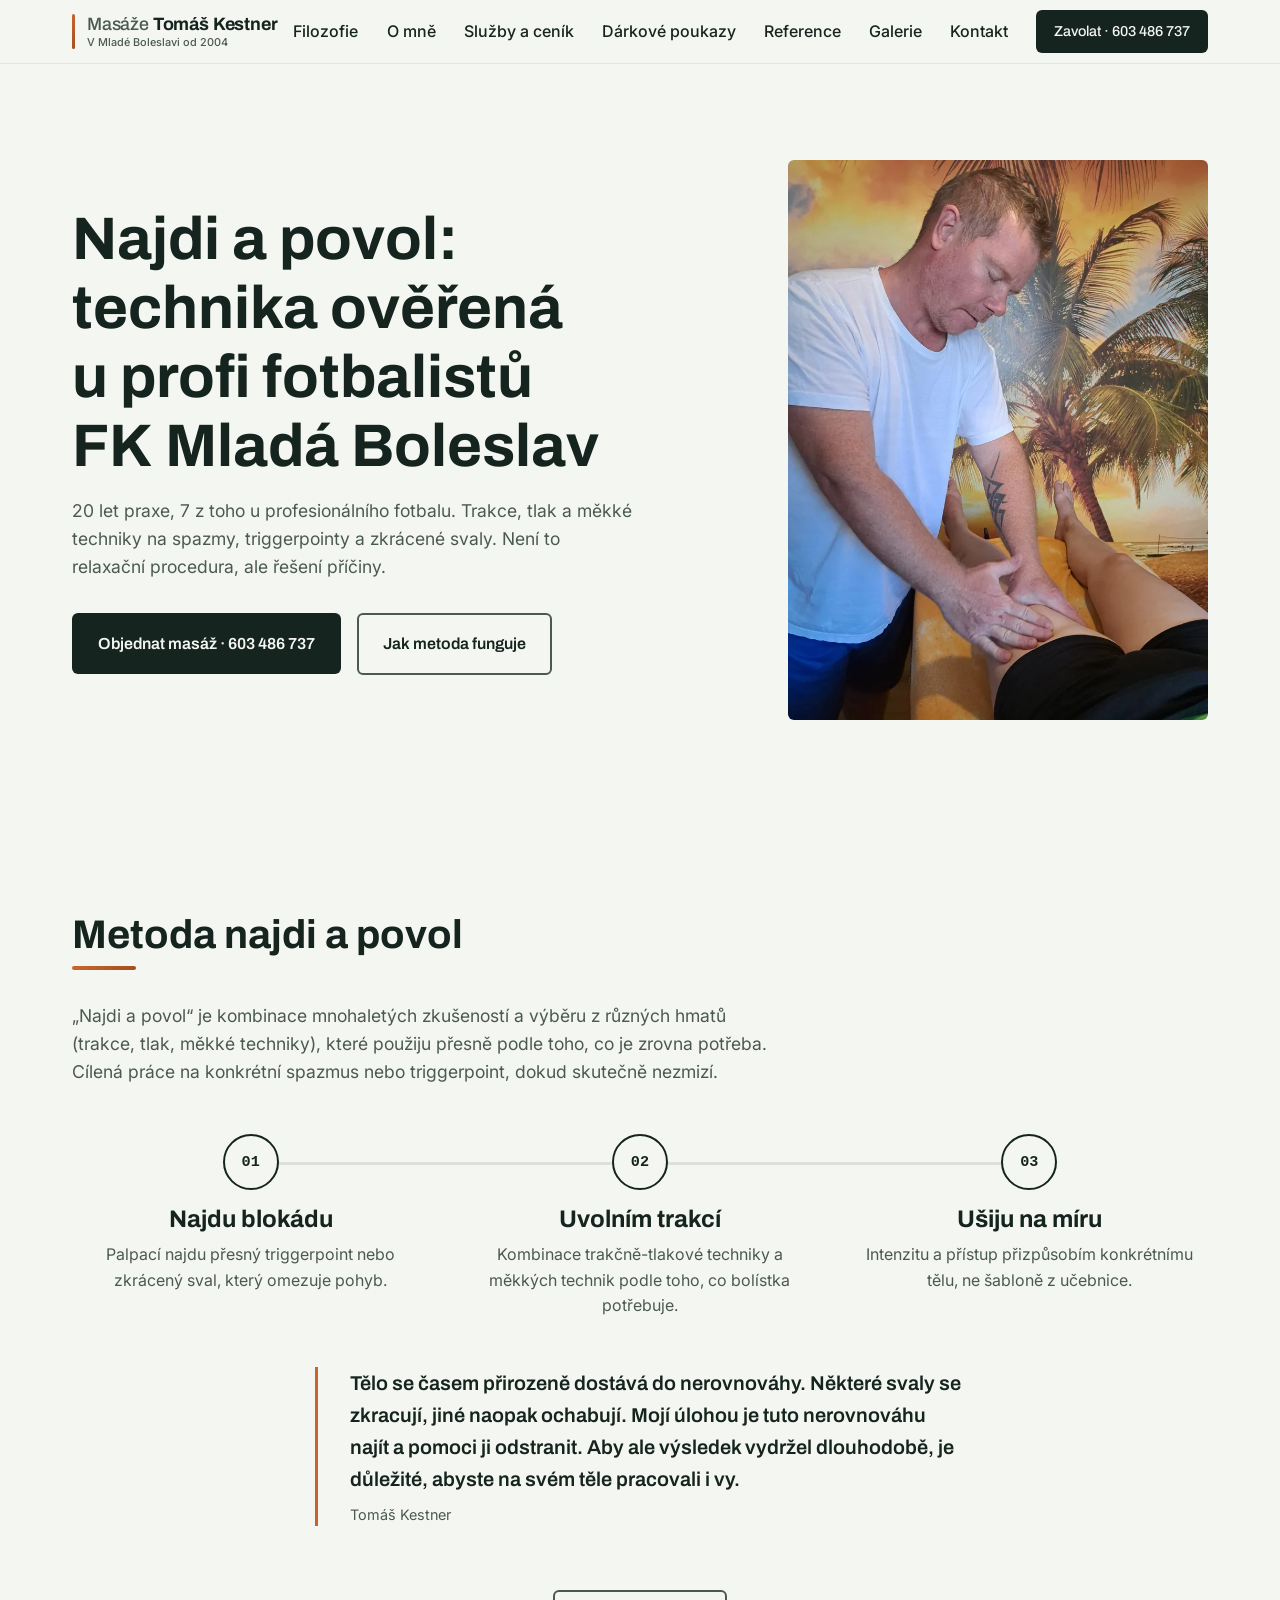
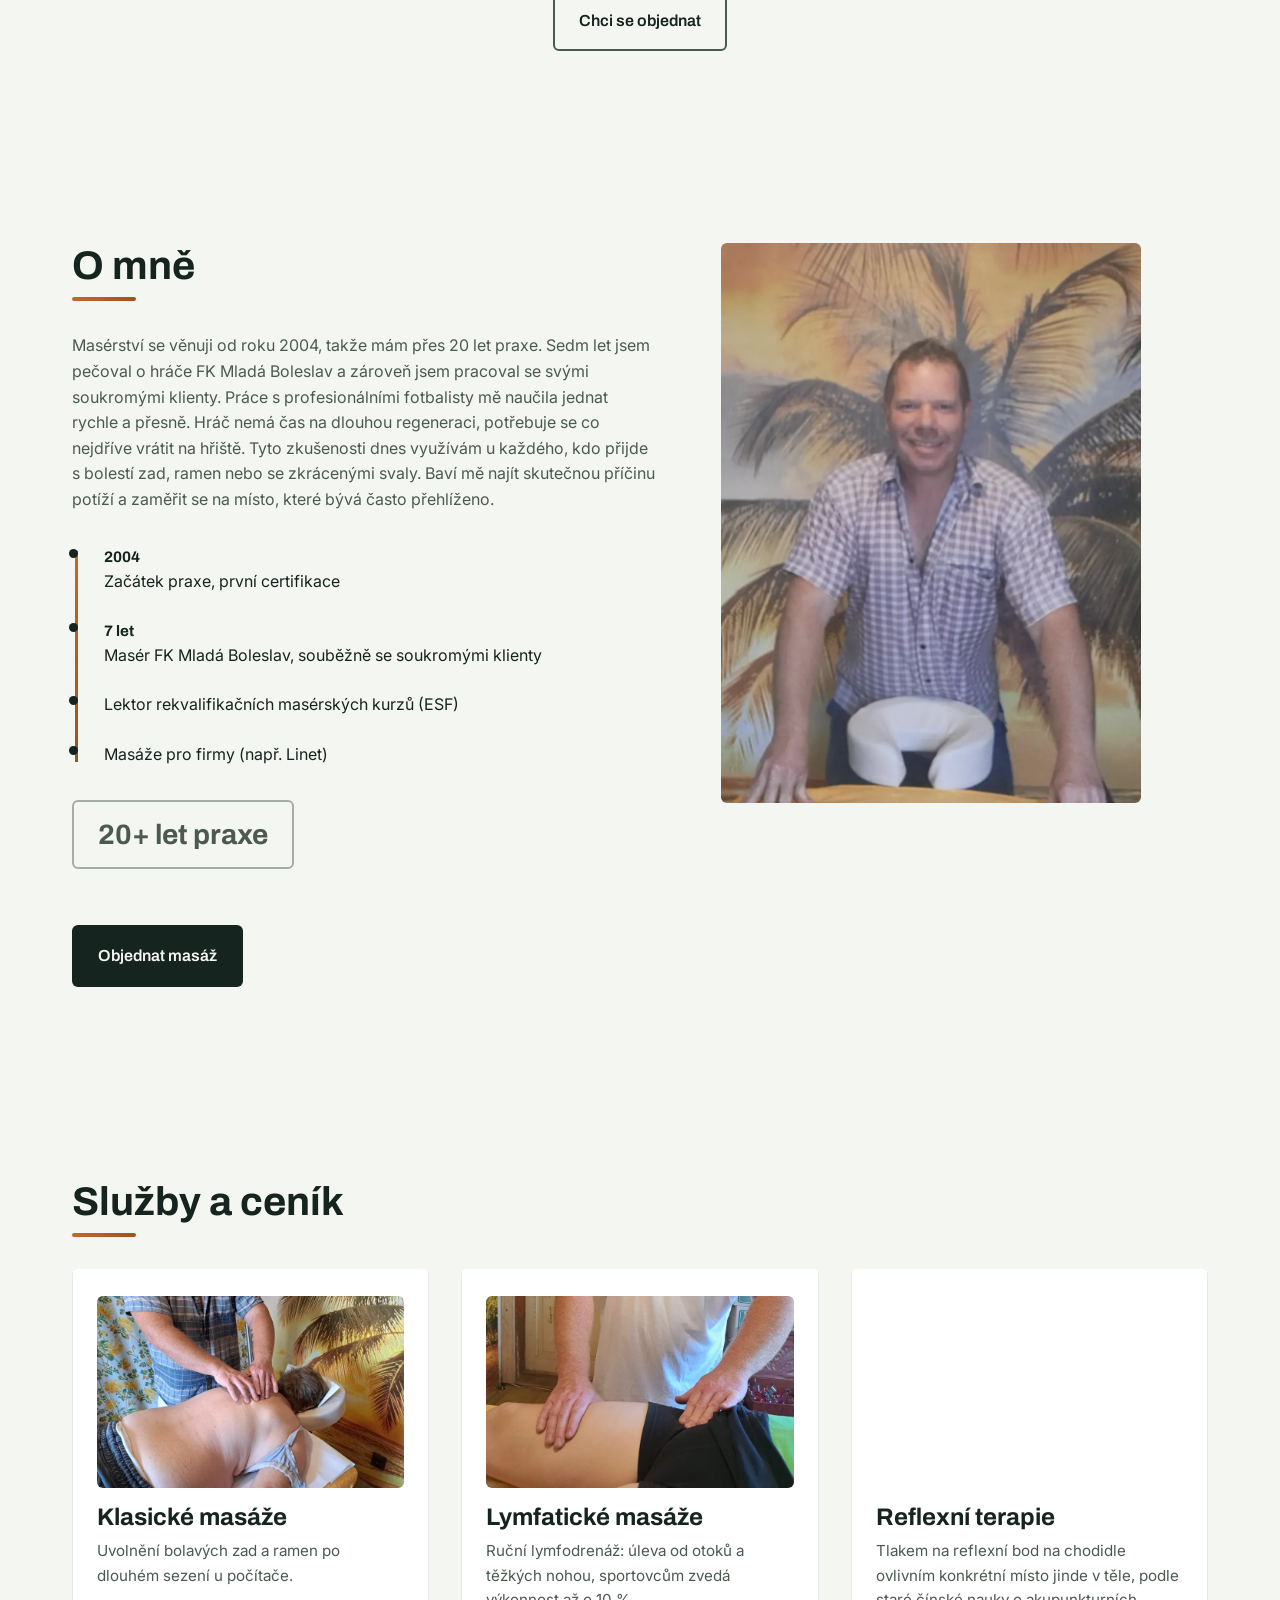
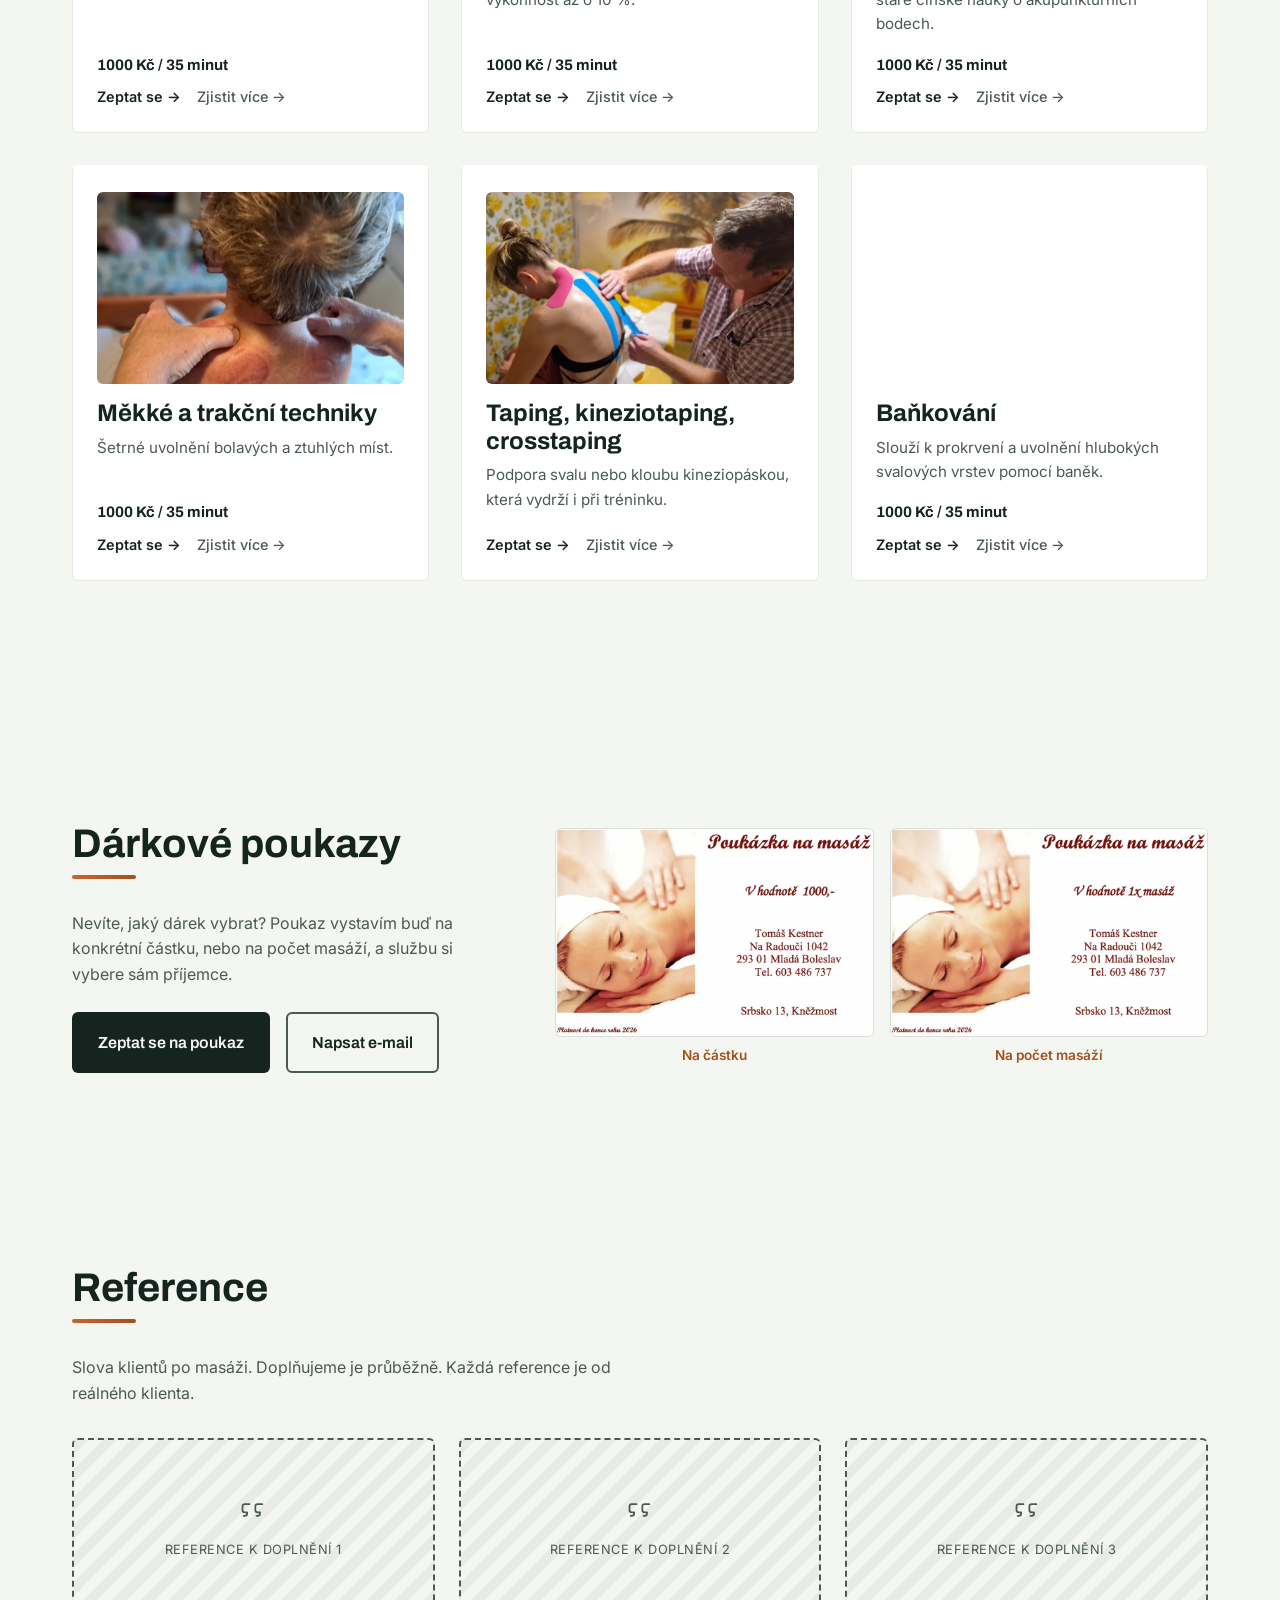
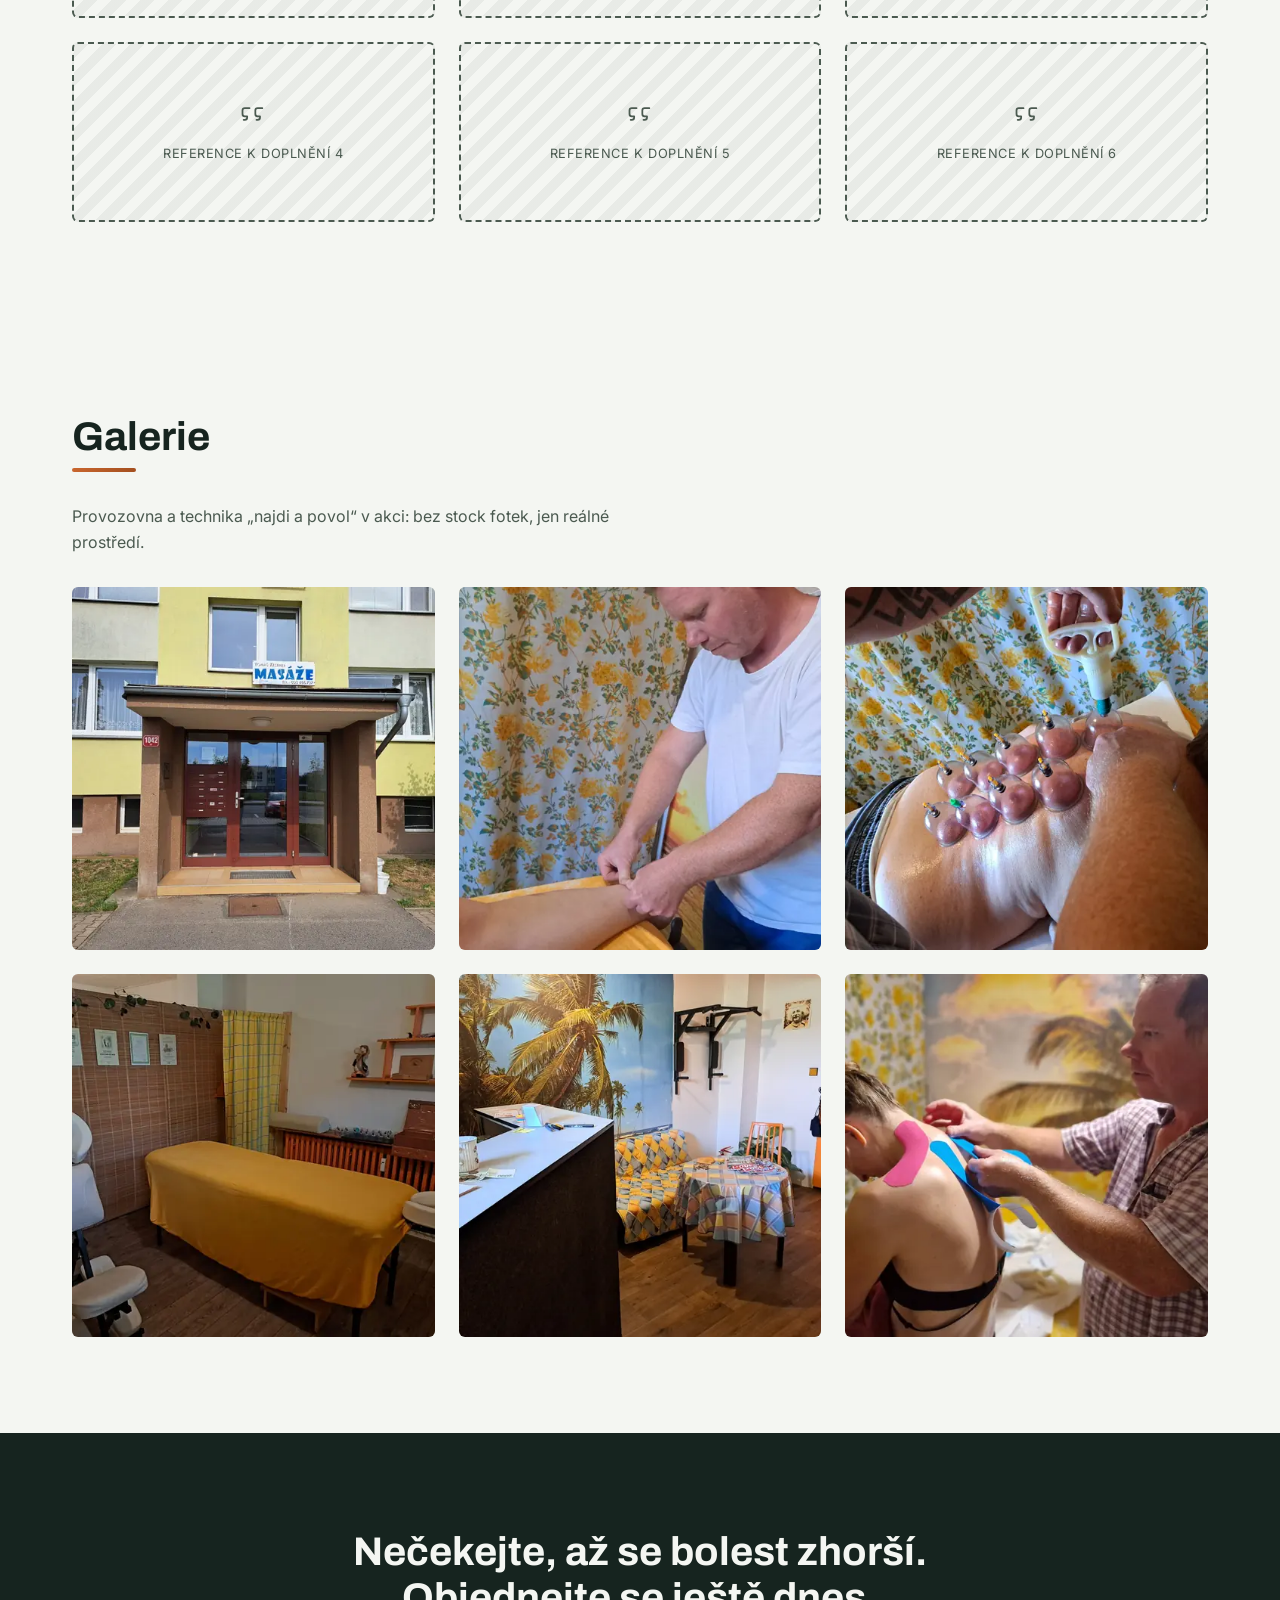
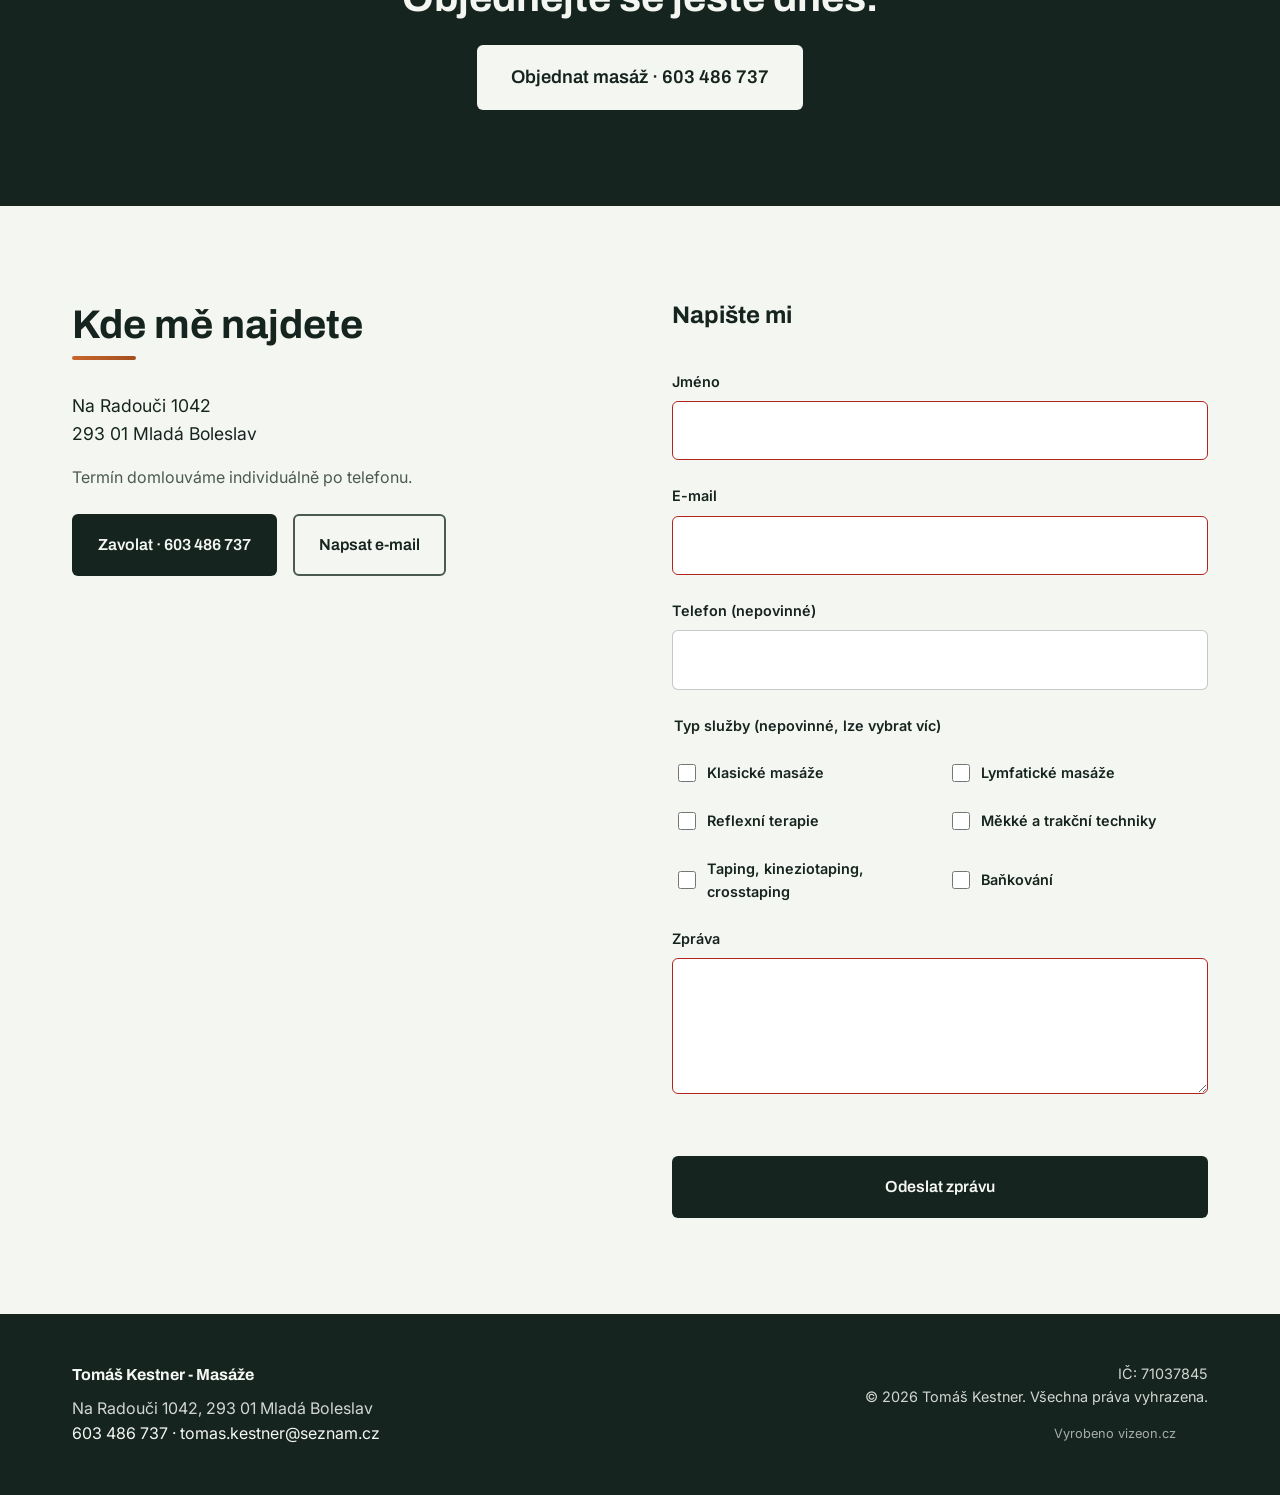
==== commit 32cfddb5: "Nahradit portrét v sekci O mně reálnou fotkou u masážního stolu a doladit mobilní lightbox a navigac" ====
--- a/index.html
+++ b/index.html
@@ -65,7 +65,7 @@
       <a class="site-nav__logo" href="#hero" aria-label="Masér Tomáš Kestner, masáže Mladá Boleslav, úvod stránky">
         <span class="site-nav__logo-mark" aria-hidden="true"></span>
         <span class="site-nav__logo-text">
-          <span class="site-nav__logo-name"><span class="site-nav__logo-role">Masér</span> Tomáš Kestner</span>
+          <span class="site-nav__logo-name"><span class="site-nav__logo-role">Masáže</span> Tomáš Kestner</span>
           <span class="site-nav__logo-meta">V Mladé Boleslavi od 2004</span>
         </span>
       </a>
@@ -253,20 +253,17 @@
         </div>
 
         <div class="o-mne__media">
-          <!-- Zdroj je nativně 778x1038 = přesně 3:4 poměr .o-mne__media,
-               takže bez ořezu a bez druhé velikosti (blok má max-width 420px).
-               Zjednodušení: 778px je pod původně poptávanými 900px, ale při
-               420px zobrazené šířce to pořád vychází na ~1.85x — upscale by
-               kvalitu jen zhoršil. Až klient dodá větší originál, přegeneruj
-               přes assets/fotky/build_images.py. -->
+          <!-- Zdroj 964x1168 oříznut na 876x1168 = přesně 3:4 poměr .o-mne__media
+               (blok má max-width 420px, takže i tak ~2.1x zobrazené šířky).
+               Ořez viz assets/fotky/build_images.py. -->
           <picture>
             <source type="image/webp" srcset="assets/img/tomas-kestner-portret.webp">
             <img
               class="img-cover"
               src="assets/img/tomas-kestner-portret.jpg"
-              width="778" height="1038"
+              width="876" height="1168"
               loading="lazy" decoding="async"
-              alt="Portrét maséra Tomáše Kestnera z Mladé Boleslavi">
+              alt="Tomáš Kestner u masážního stolu ve své provozovně v Mladé Boleslavi">
           </picture>
         </div>
       </div>
--- a/styles.css
+++ b/styles.css
@@ -663,6 +663,10 @@
     overflow: visible;
     border-bottom: none;
     background: transparent;
+    /* flex: 1 — nav vyplní zbylou šířku vedle loga, jinak si vezme jen
+       šířku obsahu a space-between na .site-nav__inner ho jako celek
+       odsune až k pravému okraji (velká mezera hned za logem). */
+    flex: 1;
     width: auto;
   }
 
@@ -670,10 +674,11 @@
     flex-direction: row;
     align-items: center;
     padding: 0;
-    /* Užší rozestup než původní --space-4 — širší logo-lockup jinak tlačí
-       položky na hranu zalomení. .container je shora omezený na
-       --container-max (1200px), takže nad 1280px není žádná další šířka
-       navíc — gap proto zůstává stejný na celé desktopové šíři. */
+    width: 100%;
+    /* justify-content rozprostře položky (včetně CTA tlačítka) rovnoměrně
+       přes celou šířku navu; gap drží minimální odstup, kdyby se položky
+       kvůli úzkému containeru přiblížily víc, než je čitelné. */
+    justify-content: space-between;
     gap: var(--space-3);
   }
 
@@ -1685,9 +1690,15 @@
   line-height: 1.4;
   text-align: center;
   max-width: 60ch;
-  /* Šipky prev/next jsou position: fixed u okrajů (48px + odsazení), proto
-     si popisek po stranách nechává místo — jinak by na mobilu tekl pod ně. */
-  padding-inline: calc(48px + var(--space-3));
+}
+
+@media (min-width: 768px) {
+  .lightbox__caption {
+    /* Šipky prev/next jsou position: fixed u okrajů (48px + odsazení), proto
+       si popisek po stranách nechává místo — jinak by tekl pod ně. Na mobilu
+       jsou šipky skryté (viz .lightbox__nav), takže tam odsazení odpadá. */
+    padding-inline: calc(48px + var(--space-3));
+  }
 }
 
 .lightbox__close,
@@ -1735,6 +1746,19 @@
   right: var(--space-3);
   top: 50%;
   transform: translateY(-50%);
+}
+
+/* Na mobilu šipky vypadají jako neforemné kolečko navíc přes fotku — na
+   dotykovém displeji navigaci mezi fotkami nahrazuje swipe (viz script.js).
+   Od 768px, kde je víc místa a chybí gesto, se šipky zase zobrazí. */
+.lightbox__nav {
+  display: none;
+}
+
+@media (min-width: 768px) {
+  .lightbox__nav {
+    display: inline-flex;
+  }
 }
 
 /* =========================================================
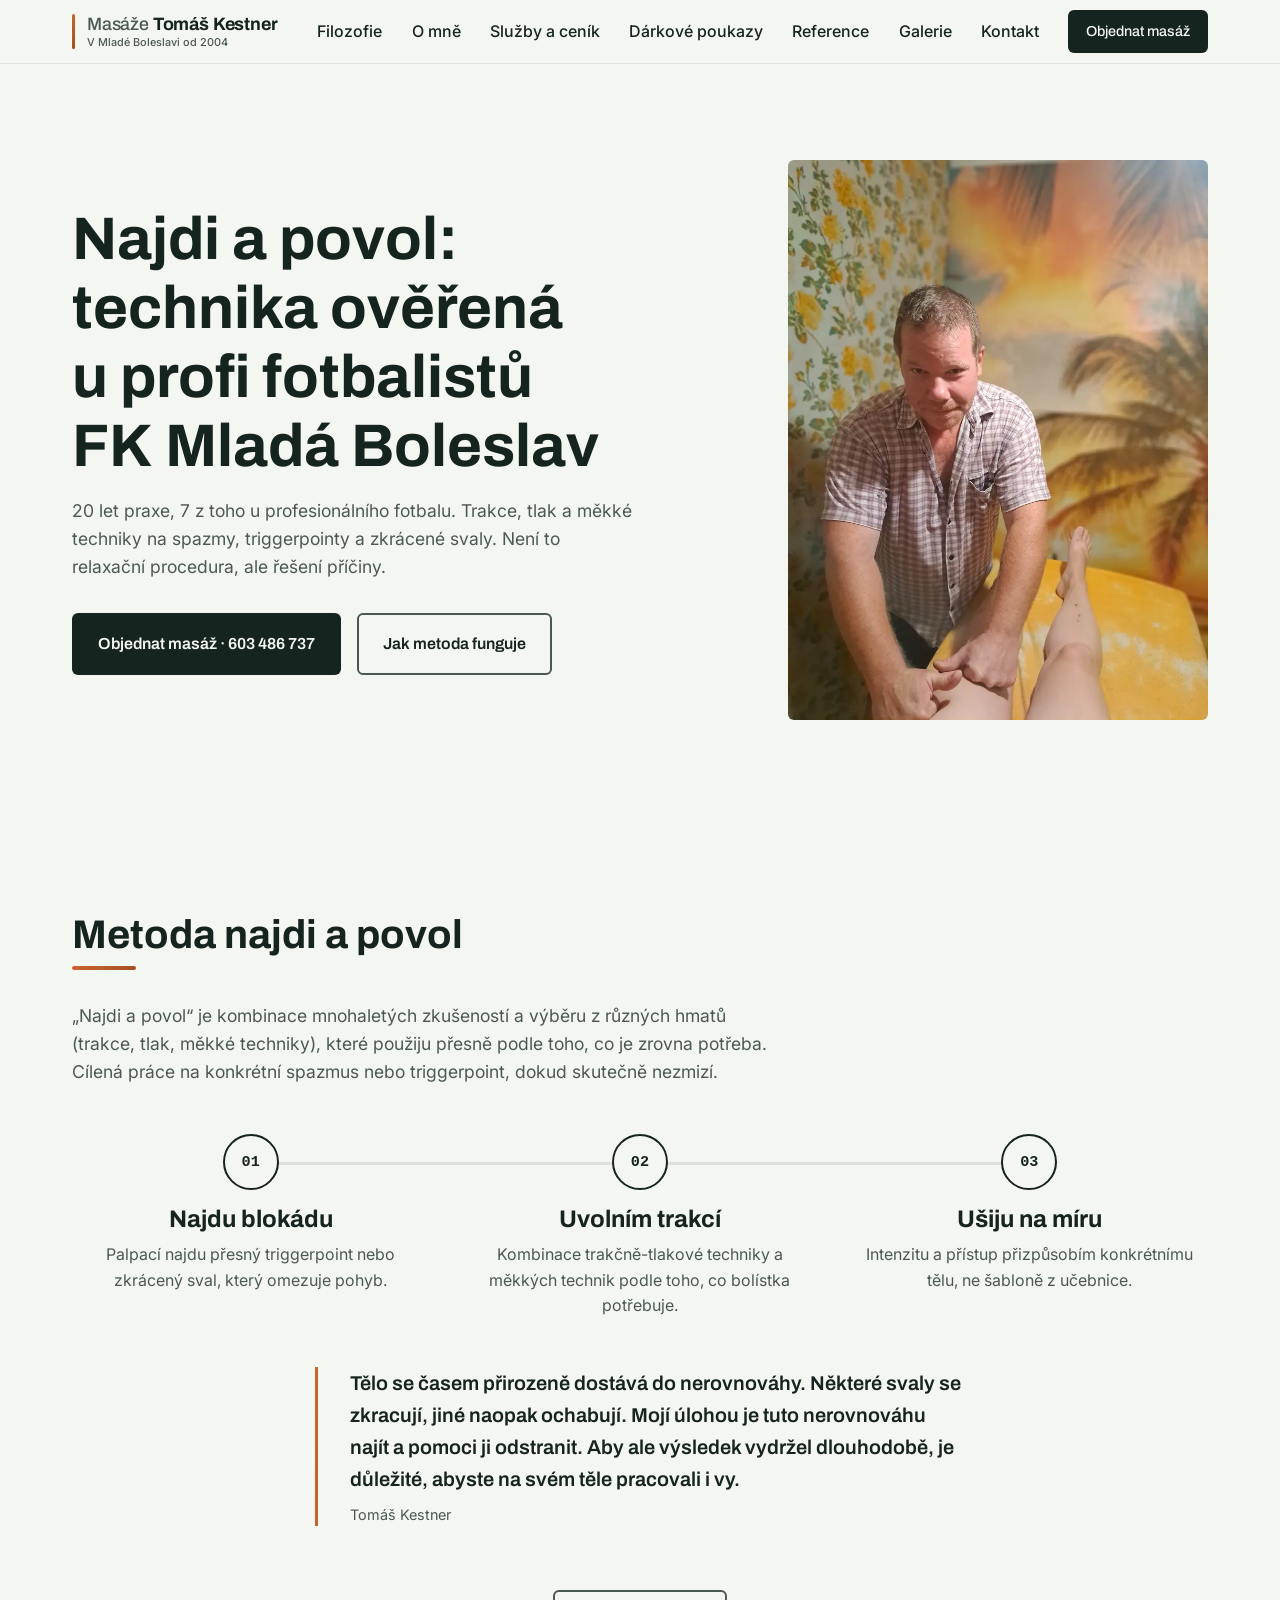
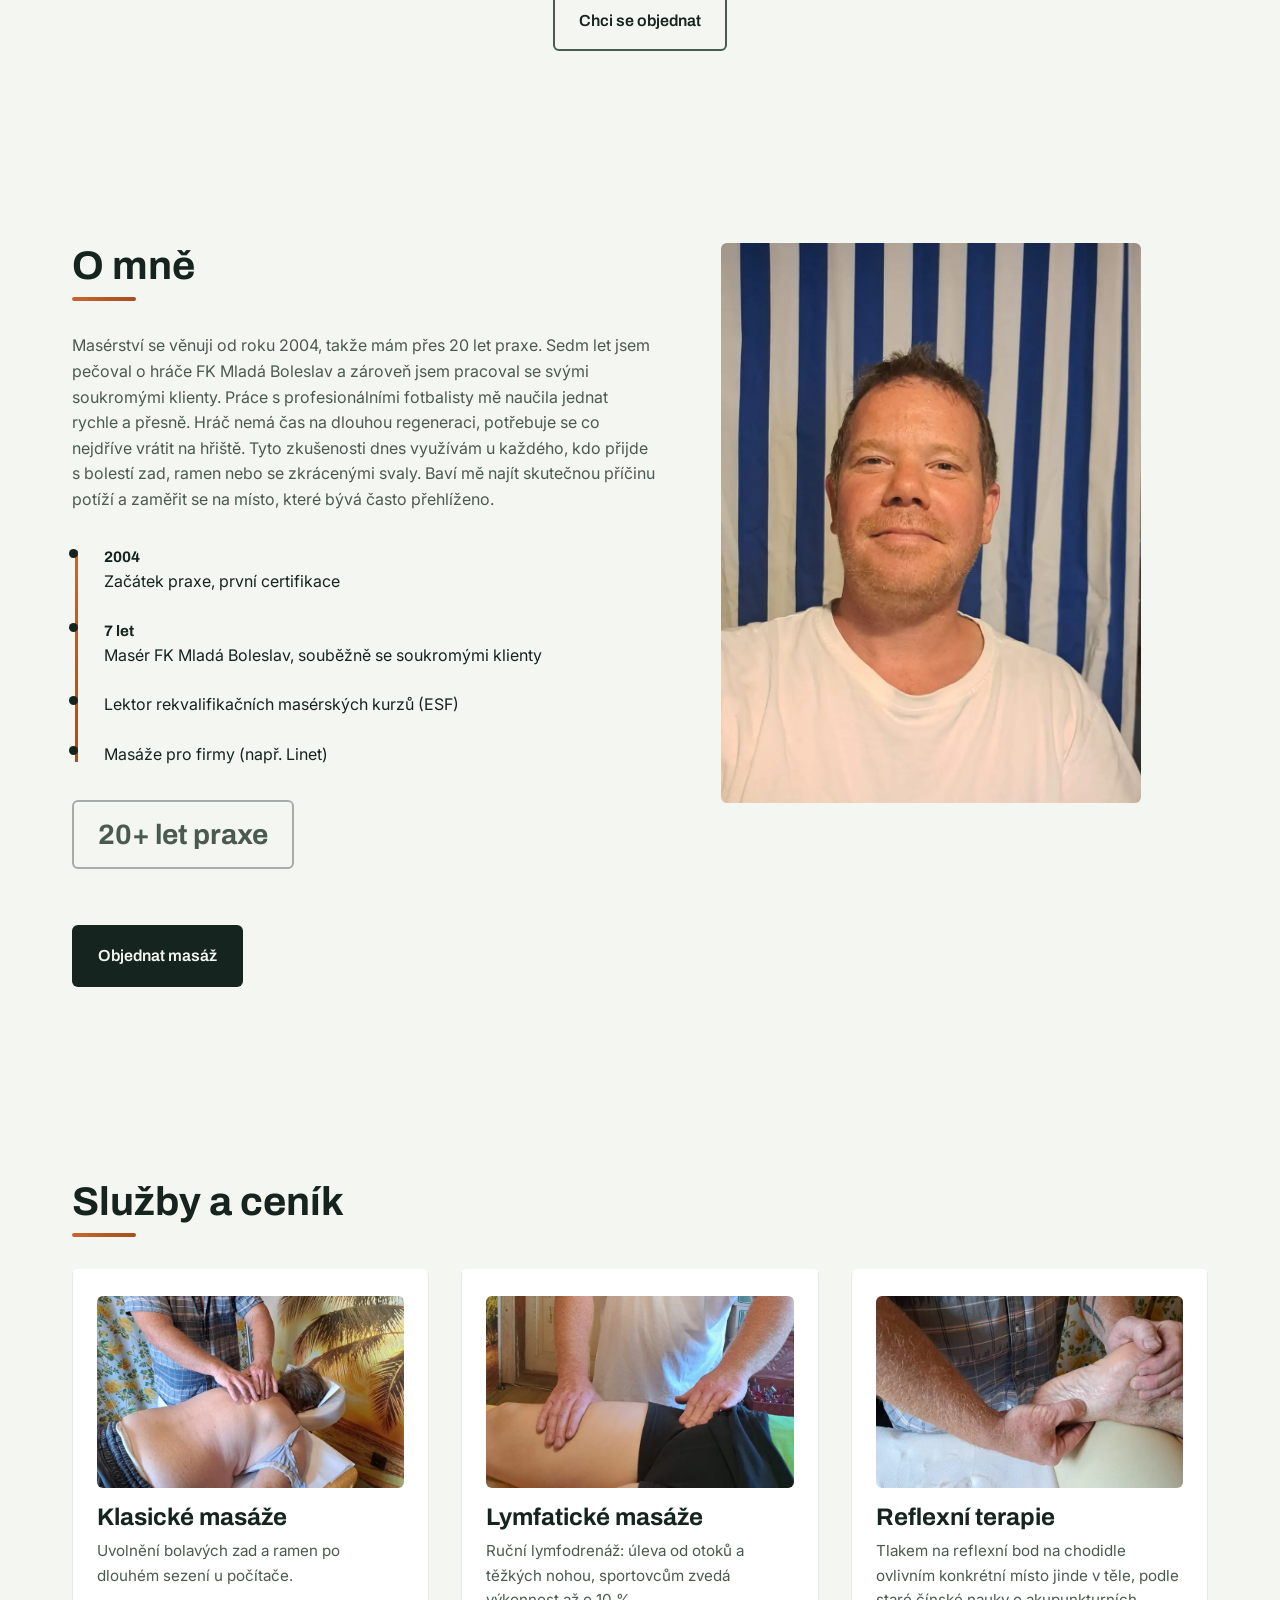
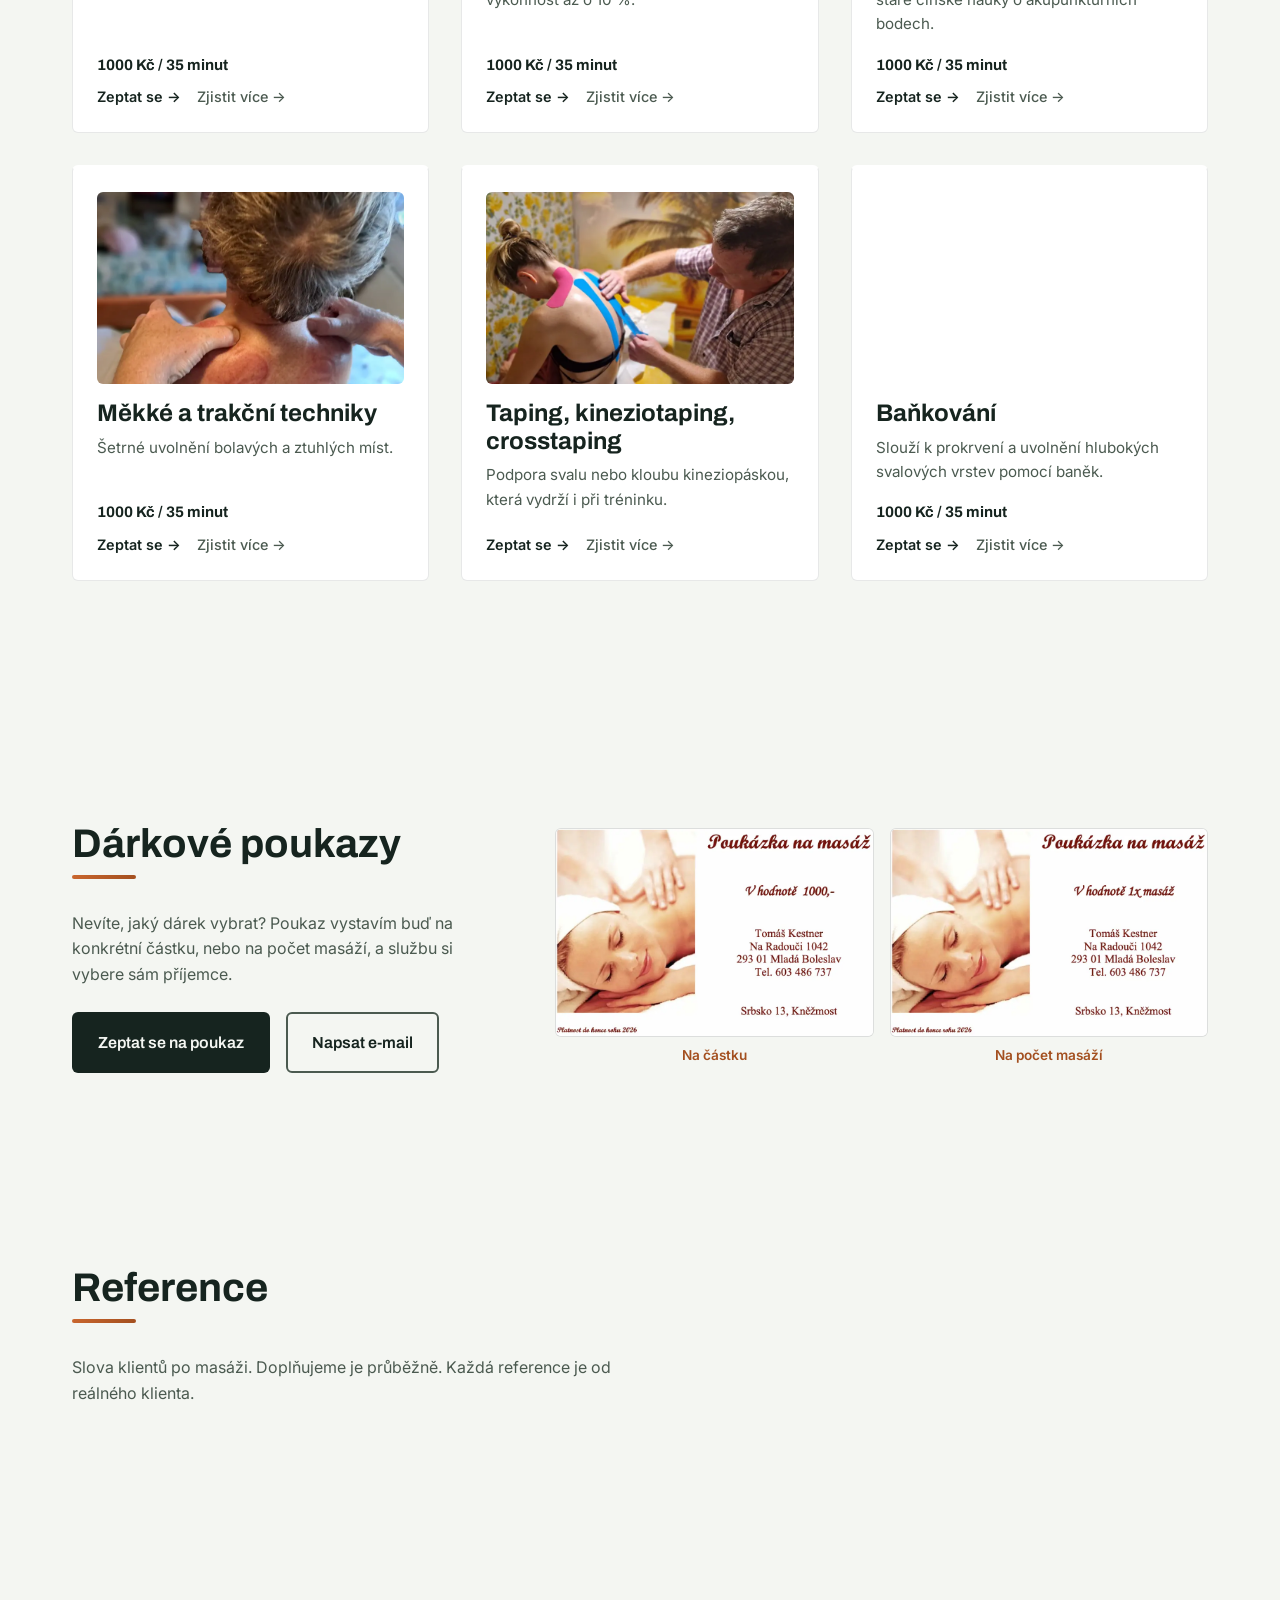
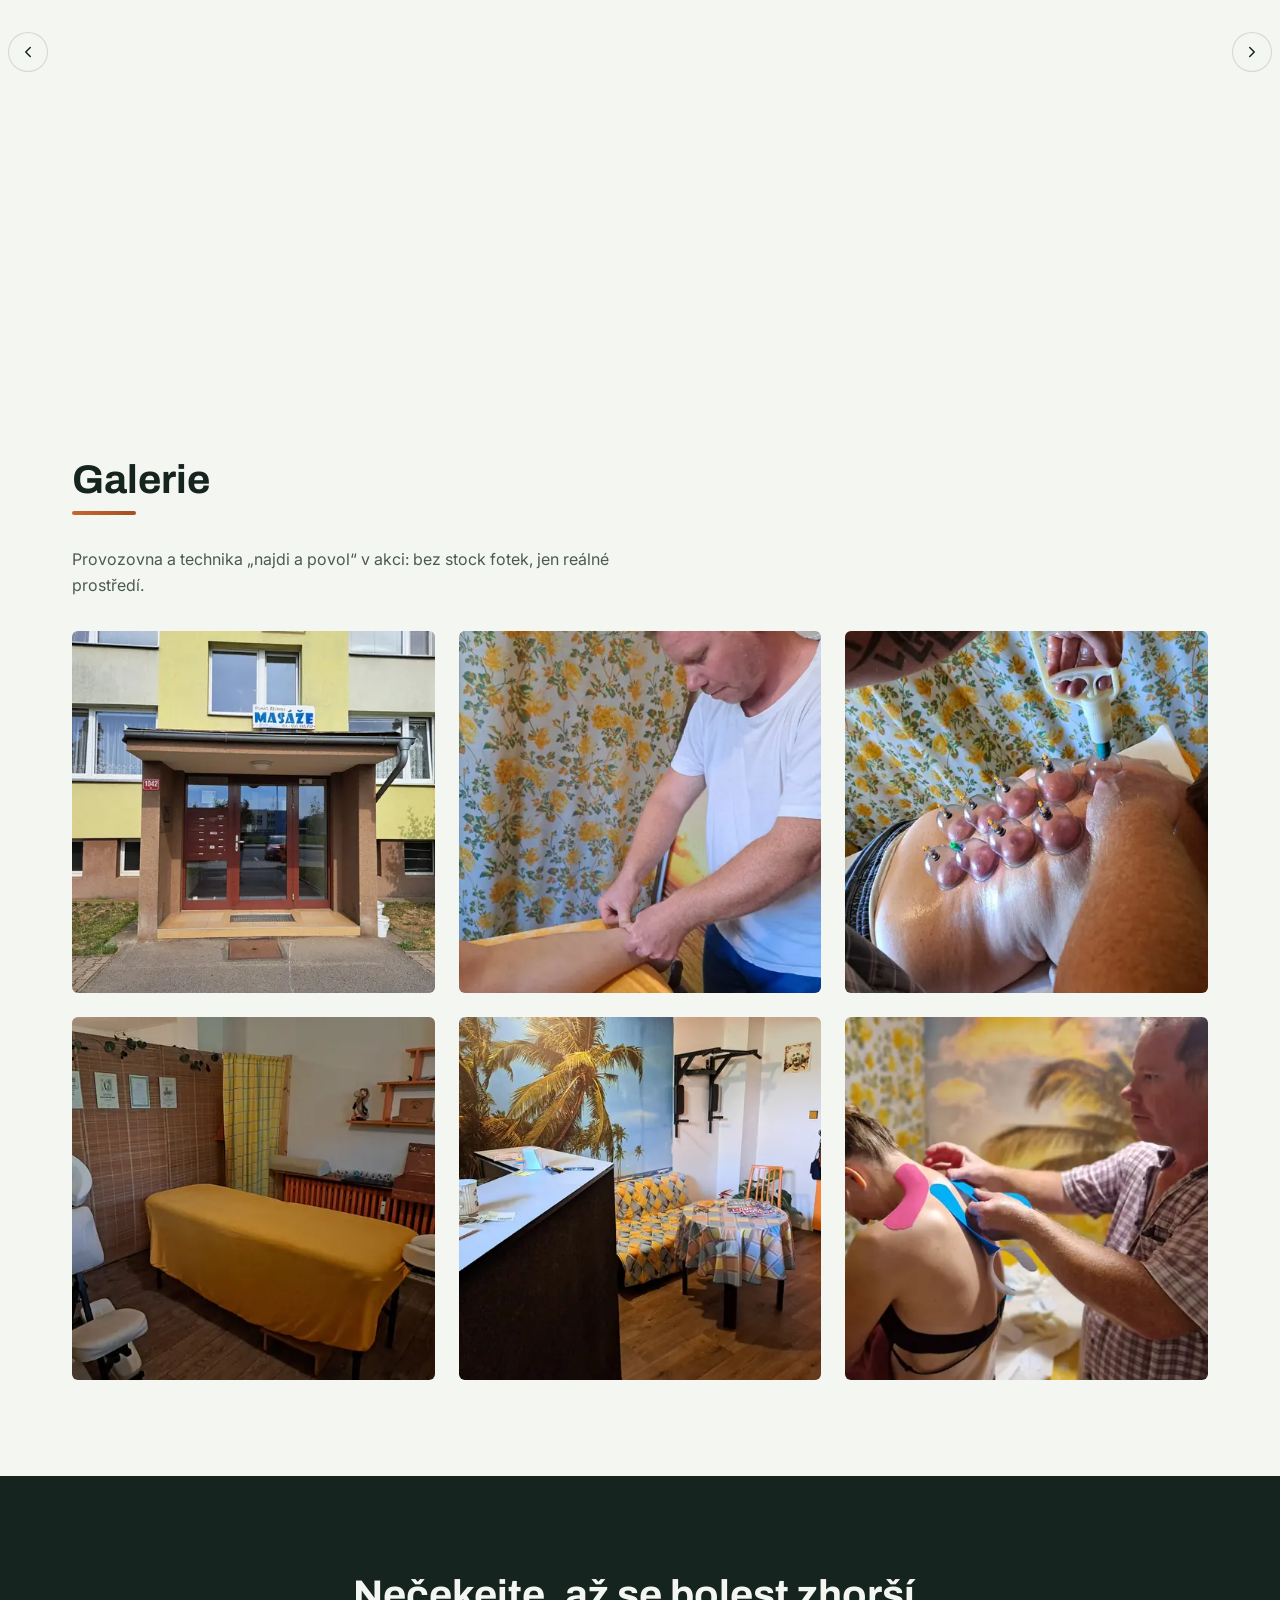
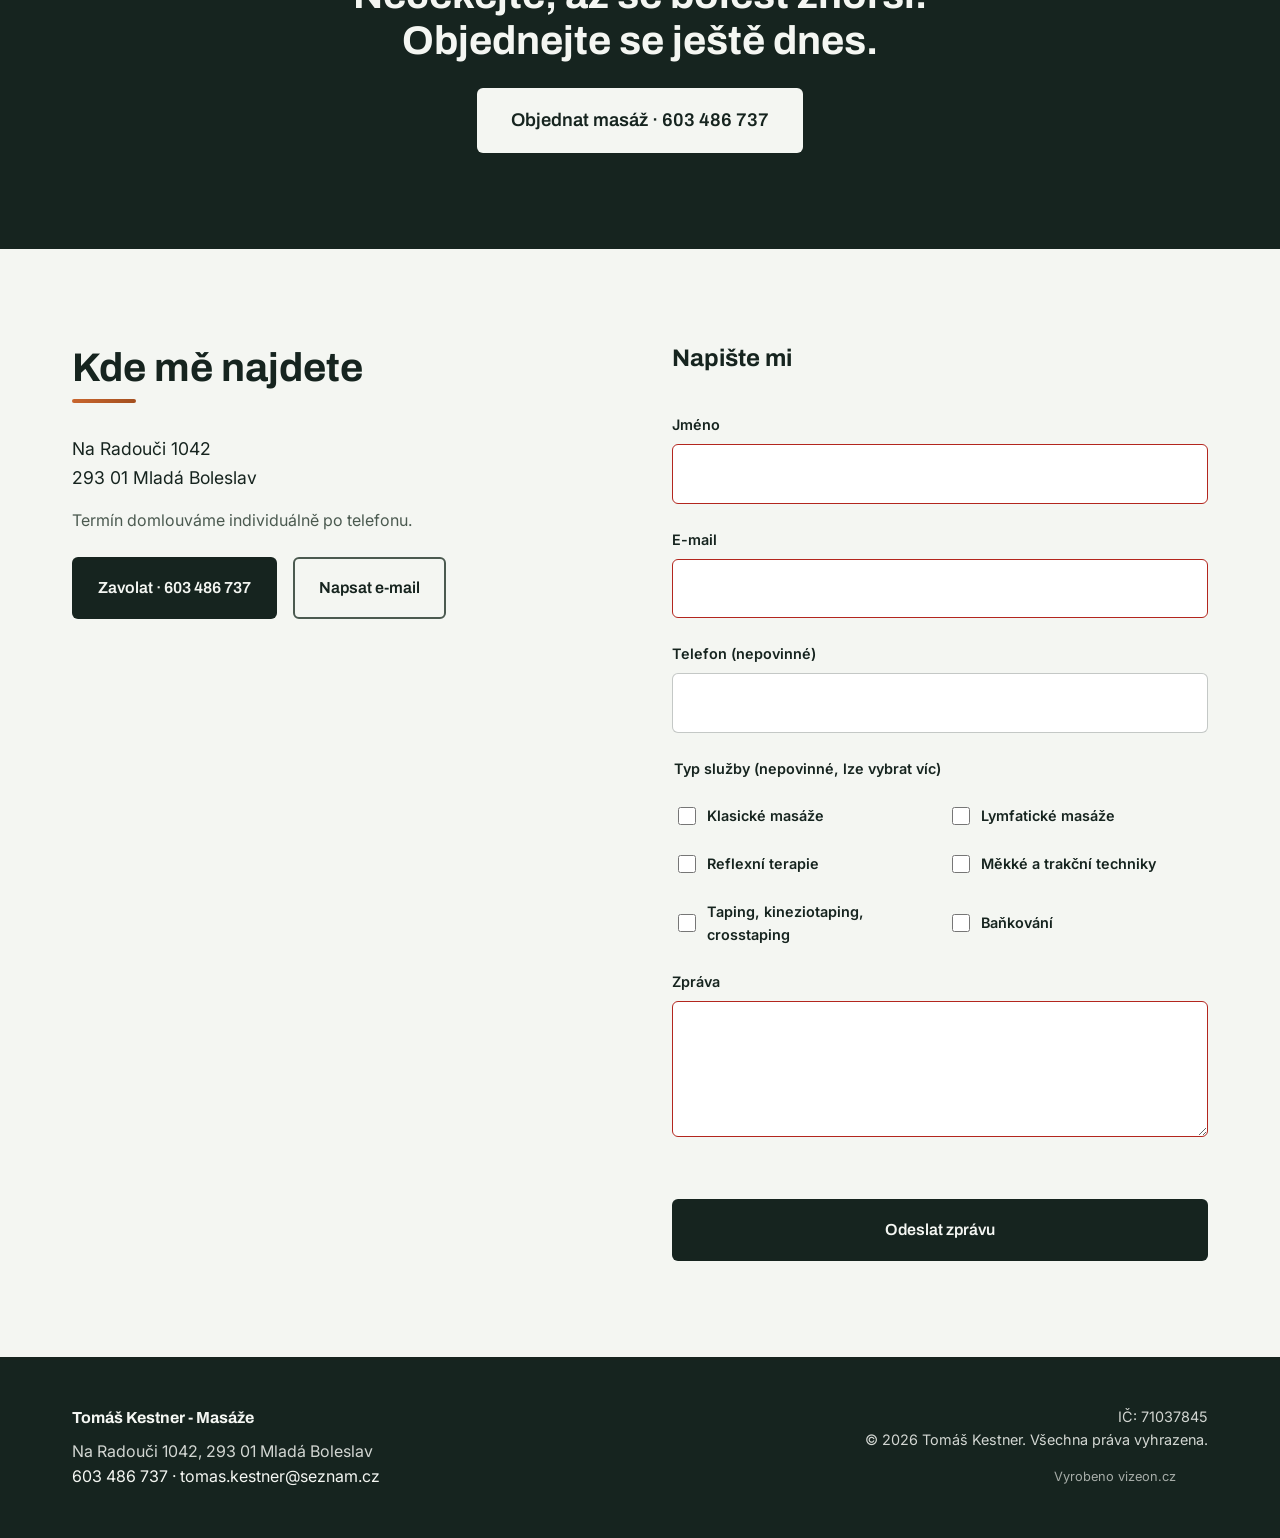
==== commit b49ee083: "Vyměnit hero fotku, přidat auto-scroll karusel referencí a opravit rozbité favicon odkazy Hero sekce" ====
--- a/index.html
+++ b/index.html
@@ -17,8 +17,6 @@
   <meta property="og:url" content="https://www.example.com/">
   <meta name="twitter:card" content="summary_large_image">
 
-  <link rel="icon" type="image/svg+xml" href="assets/icons/favicon.svg">
-  <link rel="icon" type="image/png" sizes="32x32" href="assets/icons/favicon-32.png">
   <link rel="apple-touch-icon" href="apple-touch-icon.png">
 
   <link rel="preconnect" href="https://fonts.googleapis.com">
@@ -95,7 +93,7 @@
           <li><a href="#galerie">Galerie</a></li>
           <li><a href="#kontakt">Kontakt</a></li>
           <li class="site-nav__menu-cta">
-            <a class="btn btn-primary" href="tel:+420603486737">Zavolat · 603 486 737</a>
+            <a class="btn btn-primary" href="tel:+420603486737">Objednat masáž</a>
           </li>
         </ul>
       </nav>
@@ -253,9 +251,8 @@
         </div>
 
         <div class="o-mne__media">
-          <!-- Zdroj 964x1168 oříznut na 876x1168 = přesně 3:4 poměr .o-mne__media
-               (blok má max-width 420px, takže i tak ~2.1x zobrazené šířky).
-               Ořez viz assets/fotky/build_images.py. -->
+          <!-- Zdroj 1500x2000, nativně přesně 3:4 poměr .o-mne__media, jen
+               zmenšený (bez ořezu) — viz assets/fotky/build_images.py. -->
           <picture>
             <source type="image/webp" srcset="assets/img/tomas-kestner-portret.webp">
             <img
@@ -263,7 +260,7 @@
               src="assets/img/tomas-kestner-portret.jpg"
               width="876" height="1168"
               loading="lazy" decoding="async"
-              alt="Tomáš Kestner u masážního stolu ve své provozovně v Mladé Boleslavi">
+              alt="Portrét Tomáše Kestnera, maséra v Mladé Boleslavi">
           </picture>
         </div>
       </div>
@@ -452,38 +449,6 @@
       </div>
     </section>
 
-    <!--
-      REFERENCE — prázdné sloty k postupnému doplnění reálnými citacemi klientů.
-
-      JAK DOPLNIT JEDNU REFERENCI: nahraď celý <li> s kartou
-      .reference-card--placeholder tímhle blokem (--reveal-index nech takový,
-      jaký na daném slotu už je):
-
-      <li data-reveal style="--reveal-index: 0">
-        <figure class="reference-card">
-          <blockquote class="reference-card__quote">
-            <p>Přesné znění citace tak, jak ji klient napsal.</p>
-          </blockquote>
-          <figcaption class="reference-card__meta">
-            <span class="reference-card__author">Jméno P.</span>
-            <span class="reference-card__context">Klasická masáž zad</span>
-          </figcaption>
-        </figure>
-      </li>
-
-      PRAVIDLA (.claude/skills/reference/SKILL.md — porušení zabíjí důvěru
-      v celý web):
-      - Nic nevymýšlet: ani citaci, ani jméno, ani typ masáže. Znění
-        nezkracovat způsobem, který mění význam.
-      - Jméno ve formátu „Jméno P." (GDPR); celé příjmení jen s výslovným
-        souhlasem klienta.
-      - <span class="reference-card__context"> je volitelný — když klient
-        nedodá typ masáže, celý span vynech.
-      - Recenze z Google/Facebooku přepisovat doslovně.
-      - PŘED OSTRÝM NASAZENÍM smaž zbylé nevyplněné sloty. Sekce plná
-        prázdných dlaždic působí hůř než žádná sekce; smysl dává od 2–3
-        reálných referencí.
-    -->
     <section id="reference" class="reference">
       <div class="container">
         <h2 class="section-heading">Reference</h2>
@@ -491,63 +456,207 @@
           Slova klientů po masáži. Doplňujeme je průběžně. Každá reference
           je od reálného klienta.
         </p>
-
-        <ul class="reference-grid">
-          <li data-reveal style="--reveal-index: 0">
-            <div class="reference-card reference-card--placeholder">
-              <svg class="reference-card__quote-mark" viewBox="0 0 24 24" fill="none" stroke="currentColor" stroke-width="1.5" stroke-linecap="round" stroke-linejoin="round" aria-hidden="true">
-                <path d="M9 7H5a2 2 0 0 0-2 2v3a2 2 0 0 0 2 2h2v1a2 2 0 0 1-2 2H4"></path>
-                <path d="M20 7h-4a2 2 0 0 0-2 2v3a2 2 0 0 0 2 2h2v1a2 2 0 0 1-2 2h-1"></path>
-              </svg>
-              <p class="reference-card__placeholder-caption">REFERENCE K DOPLNĚNÍ 1</p>
+      </div>
+
+      <!-- Jména zkrácena na iniciálu příjmení (výchozí formát dle
+           .claude/skills/reference/SKILL.md), dokud klient výslovně
+           nepotvrdí zveřejnění celého příjmení. Citace jsou beze změny
+           významu — jen bez obalujících uvozovek, tu roli přebírá ikona. -->
+      <div class="reference-marquee" data-reveal>
+        <svg class="sr-only" aria-hidden="true">
+          <symbol id="icon-reference-star" viewBox="0 0 24 24">
+            <path d="M12 2.5l2.86 6.36 6.94.66-5.26 4.6 1.58 6.88L12 17.6l-6.12 3.4 1.58-6.88-5.26-4.6 6.94-.66z"></path>
+          </symbol>
+        </svg>
+
+        <button type="button" class="reference-marquee__arrow reference-marquee__arrow--prev" aria-controls="reference-track" aria-label="Předchozí reference">
+          <svg viewBox="0 0 24 24" fill="none" stroke="currentColor" stroke-width="2" stroke-linecap="round" stroke-linejoin="round" aria-hidden="true">
+            <path d="M15 18l-6-6 6-6"></path>
+          </svg>
+        </button>
+
+        <ul class="reference-track" id="reference-track">
+          <li>
+            <div class="reference-card">
+              <div class="reference-card__head">
+                <svg class="reference-card__quote-mark" viewBox="0 0 24 24" fill="none" stroke="currentColor" stroke-width="1.5" stroke-linecap="round" stroke-linejoin="round" aria-hidden="true">
+                  <path d="M9 7H5a2 2 0 0 0-2 2v3a2 2 0 0 0 2 2h2v1a2 2 0 0 1-2 2H4"></path>
+                  <path d="M20 7h-4a2 2 0 0 0-2 2v3a2 2 0 0 0 2 2h2v1a2 2 0 0 1-2 2h-1"></path>
+                </svg>
+                <div class="reference-card__rating" role="img" aria-label="Hodnocení 5 z 5 hvězdiček">
+                  <svg class="reference-card__star" aria-hidden="true"><use href="#icon-reference-star"></use></svg>
+                  <svg class="reference-card__star" aria-hidden="true"><use href="#icon-reference-star"></use></svg>
+                  <svg class="reference-card__star" aria-hidden="true"><use href="#icon-reference-star"></use></svg>
+                  <svg class="reference-card__star" aria-hidden="true"><use href="#icon-reference-star"></use></svg>
+                  <svg class="reference-card__star" aria-hidden="true"><use href="#icon-reference-star"></use></svg>
+                </div>
+              </div>
+              <p class="reference-card__quote">Pokud hledáte někoho, kdo vám skutečně pomůže od bolesti a nespokojí se s povrchním řešením, Tomáš Kestner je jasná volba. Já sám jsem se po této zkušenosti stal jeho pravidelným klientem a vřele ho doporučuji všem!</p>
+              <div class="reference-card__meta">
+                <p class="reference-card__author">Richard S.</p>
+              </div>
             </div>
           </li>
-          <li data-reveal style="--reveal-index: 1">
-            <div class="reference-card reference-card--placeholder">
-              <svg class="reference-card__quote-mark" viewBox="0 0 24 24" fill="none" stroke="currentColor" stroke-width="1.5" stroke-linecap="round" stroke-linejoin="round" aria-hidden="true">
-                <path d="M9 7H5a2 2 0 0 0-2 2v3a2 2 0 0 0 2 2h2v1a2 2 0 0 1-2 2H4"></path>
-                <path d="M20 7h-4a2 2 0 0 0-2 2v3a2 2 0 0 0 2 2h2v1a2 2 0 0 1-2 2h-1"></path>
-              </svg>
-              <p class="reference-card__placeholder-caption">REFERENCE K DOPLNĚNÍ 2</p>
+          <li>
+            <div class="reference-card">
+              <div class="reference-card__head">
+                <svg class="reference-card__quote-mark" viewBox="0 0 24 24" fill="none" stroke="currentColor" stroke-width="1.5" stroke-linecap="round" stroke-linejoin="round" aria-hidden="true">
+                  <path d="M9 7H5a2 2 0 0 0-2 2v3a2 2 0 0 0 2 2h2v1a2 2 0 0 1-2 2H4"></path>
+                  <path d="M20 7h-4a2 2 0 0 0-2 2v3a2 2 0 0 0 2 2h2v1a2 2 0 0 1-2 2h-1"></path>
+                </svg>
+                <div class="reference-card__rating" role="img" aria-label="Hodnocení 5 z 5 hvězdiček">
+                  <svg class="reference-card__star" aria-hidden="true"><use href="#icon-reference-star"></use></svg>
+                  <svg class="reference-card__star" aria-hidden="true"><use href="#icon-reference-star"></use></svg>
+                  <svg class="reference-card__star" aria-hidden="true"><use href="#icon-reference-star"></use></svg>
+                  <svg class="reference-card__star" aria-hidden="true"><use href="#icon-reference-star"></use></svg>
+                  <svg class="reference-card__star" aria-hidden="true"><use href="#icon-reference-star"></use></svg>
+                </div>
+              </div>
+              <p class="reference-card__quote">Mám náročnou práci, kde celý den stojím ve strnulé poloze, a časté bolesti kolem lopatky jsem na doporučení začala řešit u pana Kestnera. Mohu ho všem jen doporučit – je to naprostý profesionál, který přesně ví, co dělá, a dokáže opravdu pomoci!</p>
+              <div class="reference-card__meta">
+                <p class="reference-card__author">Mgr. Zina L.</p>
+              </div>
             </div>
           </li>
-          <li data-reveal style="--reveal-index: 2">
-            <div class="reference-card reference-card--placeholder">
-              <svg class="reference-card__quote-mark" viewBox="0 0 24 24" fill="none" stroke="currentColor" stroke-width="1.5" stroke-linecap="round" stroke-linejoin="round" aria-hidden="true">
-                <path d="M9 7H5a2 2 0 0 0-2 2v3a2 2 0 0 0 2 2h2v1a2 2 0 0 1-2 2H4"></path>
-                <path d="M20 7h-4a2 2 0 0 0-2 2v3a2 2 0 0 0 2 2h2v1a2 2 0 0 1-2 2h-1"></path>
-              </svg>
-              <p class="reference-card__placeholder-caption">REFERENCE K DOPLNĚNÍ 3</p>
+          <li>
+            <div class="reference-card">
+              <div class="reference-card__head">
+                <svg class="reference-card__quote-mark" viewBox="0 0 24 24" fill="none" stroke="currentColor" stroke-width="1.5" stroke-linecap="round" stroke-linejoin="round" aria-hidden="true">
+                  <path d="M9 7H5a2 2 0 0 0-2 2v3a2 2 0 0 0 2 2h2v1a2 2 0 0 1-2 2H4"></path>
+                  <path d="M20 7h-4a2 2 0 0 0-2 2v3a2 2 0 0 0 2 2h2v1a2 2 0 0 1-2 2h-1"></path>
+                </svg>
+                <div class="reference-card__rating" role="img" aria-label="Hodnocení 5 z 5 hvězdiček">
+                  <svg class="reference-card__star" aria-hidden="true"><use href="#icon-reference-star"></use></svg>
+                  <svg class="reference-card__star" aria-hidden="true"><use href="#icon-reference-star"></use></svg>
+                  <svg class="reference-card__star" aria-hidden="true"><use href="#icon-reference-star"></use></svg>
+                  <svg class="reference-card__star" aria-hidden="true"><use href="#icon-reference-star"></use></svg>
+                  <svg class="reference-card__star" aria-hidden="true"><use href="#icon-reference-star"></use></svg>
+                </div>
+              </div>
+              <p class="reference-card__quote">Tomáše prostě musíte zažít. Fyzio masáž má v malíku – přesně ví, kam sáhnout, i když to člověku někdy vyrazí dech (jasně, trochu to bolí, ale za tu úlevu to stojí desetkrát). Odejdete jako nový člověk, ať přijdete s čímkoliv. A k tomu všemu je to prostě fajn parťák, se kterým si člověk rád popovídá mezi tím skuhráním 😄 Rozhodně doporučuju, pokud hledáte někoho, kdo vám pomůže dát tělo zase dohromady.</p>
+              <div class="reference-card__meta">
+                <p class="reference-card__author">Katka</p>
+              </div>
             </div>
           </li>
-          <li data-reveal style="--reveal-index: 3">
-            <div class="reference-card reference-card--placeholder">
-              <svg class="reference-card__quote-mark" viewBox="0 0 24 24" fill="none" stroke="currentColor" stroke-width="1.5" stroke-linecap="round" stroke-linejoin="round" aria-hidden="true">
-                <path d="M9 7H5a2 2 0 0 0-2 2v3a2 2 0 0 0 2 2h2v1a2 2 0 0 1-2 2H4"></path>
-                <path d="M20 7h-4a2 2 0 0 0-2 2v3a2 2 0 0 0 2 2h2v1a2 2 0 0 1-2 2h-1"></path>
-              </svg>
-              <p class="reference-card__placeholder-caption">REFERENCE K DOPLNĚNÍ 4</p>
+          <li>
+            <div class="reference-card">
+              <div class="reference-card__head">
+                <svg class="reference-card__quote-mark" viewBox="0 0 24 24" fill="none" stroke="currentColor" stroke-width="1.5" stroke-linecap="round" stroke-linejoin="round" aria-hidden="true">
+                  <path d="M9 7H5a2 2 0 0 0-2 2v3a2 2 0 0 0 2 2h2v1a2 2 0 0 1-2 2H4"></path>
+                  <path d="M20 7h-4a2 2 0 0 0-2 2v3a2 2 0 0 0 2 2h2v1a2 2 0 0 1-2 2h-1"></path>
+                </svg>
+                <div class="reference-card__rating" role="img" aria-label="Hodnocení 5 z 5 hvězdiček">
+                  <svg class="reference-card__star" aria-hidden="true"><use href="#icon-reference-star"></use></svg>
+                  <svg class="reference-card__star" aria-hidden="true"><use href="#icon-reference-star"></use></svg>
+                  <svg class="reference-card__star" aria-hidden="true"><use href="#icon-reference-star"></use></svg>
+                  <svg class="reference-card__star" aria-hidden="true"><use href="#icon-reference-star"></use></svg>
+                  <svg class="reference-card__star" aria-hidden="true"><use href="#icon-reference-star"></use></svg>
+                </div>
+              </div>
+              <p class="reference-card__quote">Skvělý masér, profesionální přístup a příjemná atmosféra. Masáž byla opravdu perfektní a odcházel jsem maximálně spokojený a krásně uvolněný. Určitě doporučuji a rád se vrátím! 👍</p>
+              <div class="reference-card__meta">
+                <p class="reference-card__author">Jarda</p>
+              </div>
             </div>
           </li>
-          <li data-reveal style="--reveal-index: 4">
-            <div class="reference-card reference-card--placeholder">
-              <svg class="reference-card__quote-mark" viewBox="0 0 24 24" fill="none" stroke="currentColor" stroke-width="1.5" stroke-linecap="round" stroke-linejoin="round" aria-hidden="true">
-                <path d="M9 7H5a2 2 0 0 0-2 2v3a2 2 0 0 0 2 2h2v1a2 2 0 0 1-2 2H4"></path>
-                <path d="M20 7h-4a2 2 0 0 0-2 2v3a2 2 0 0 0 2 2h2v1a2 2 0 0 1-2 2h-1"></path>
-              </svg>
-              <p class="reference-card__placeholder-caption">REFERENCE K DOPLNĚNÍ 5</p>
+
+          <!-- Přesná kopie 4 karet výše (aria-hidden, mimo přirozený tok pro
+               čtečky) — díky ní může autoplay v script.js nekonečně
+               scrollovat doprava: jakmile scrollLeft přejde přes šířku
+               první sady, tichým skokem se vrátí zpět, a protože je vidět
+               identický obsah, skok je vizuálně neznatelný. -->
+          <li aria-hidden="true">
+            <div class="reference-card">
+              <div class="reference-card__head">
+                <svg class="reference-card__quote-mark" viewBox="0 0 24 24" fill="none" stroke="currentColor" stroke-width="1.5" stroke-linecap="round" stroke-linejoin="round" aria-hidden="true">
+                  <path d="M9 7H5a2 2 0 0 0-2 2v3a2 2 0 0 0 2 2h2v1a2 2 0 0 1-2 2H4"></path>
+                  <path d="M20 7h-4a2 2 0 0 0-2 2v3a2 2 0 0 0 2 2h2v1a2 2 0 0 1-2 2h-1"></path>
+                </svg>
+                <div class="reference-card__rating">
+                  <svg class="reference-card__star" aria-hidden="true"><use href="#icon-reference-star"></use></svg>
+                  <svg class="reference-card__star" aria-hidden="true"><use href="#icon-reference-star"></use></svg>
+                  <svg class="reference-card__star" aria-hidden="true"><use href="#icon-reference-star"></use></svg>
+                  <svg class="reference-card__star" aria-hidden="true"><use href="#icon-reference-star"></use></svg>
+                  <svg class="reference-card__star" aria-hidden="true"><use href="#icon-reference-star"></use></svg>
+                </div>
+              </div>
+              <p class="reference-card__quote">Pokud hledáte někoho, kdo vám skutečně pomůže od bolesti a nespokojí se s povrchním řešením, Tomáš Kestner je jasná volba. Já sám jsem se po této zkušenosti stal jeho pravidelným klientem a vřele ho doporučuji všem!</p>
+              <div class="reference-card__meta">
+                <p class="reference-card__author">Richard S.</p>
+              </div>
             </div>
           </li>
-          <li data-reveal style="--reveal-index: 5">
-            <div class="reference-card reference-card--placeholder">
-              <svg class="reference-card__quote-mark" viewBox="0 0 24 24" fill="none" stroke="currentColor" stroke-width="1.5" stroke-linecap="round" stroke-linejoin="round" aria-hidden="true">
-                <path d="M9 7H5a2 2 0 0 0-2 2v3a2 2 0 0 0 2 2h2v1a2 2 0 0 1-2 2H4"></path>
-                <path d="M20 7h-4a2 2 0 0 0-2 2v3a2 2 0 0 0 2 2h2v1a2 2 0 0 1-2 2h-1"></path>
-              </svg>
-              <p class="reference-card__placeholder-caption">REFERENCE K DOPLNĚNÍ 6</p>
+          <li aria-hidden="true">
+            <div class="reference-card">
+              <div class="reference-card__head">
+                <svg class="reference-card__quote-mark" viewBox="0 0 24 24" fill="none" stroke="currentColor" stroke-width="1.5" stroke-linecap="round" stroke-linejoin="round" aria-hidden="true">
+                  <path d="M9 7H5a2 2 0 0 0-2 2v3a2 2 0 0 0 2 2h2v1a2 2 0 0 1-2 2H4"></path>
+                  <path d="M20 7h-4a2 2 0 0 0-2 2v3a2 2 0 0 0 2 2h2v1a2 2 0 0 1-2 2h-1"></path>
+                </svg>
+                <div class="reference-card__rating">
+                  <svg class="reference-card__star" aria-hidden="true"><use href="#icon-reference-star"></use></svg>
+                  <svg class="reference-card__star" aria-hidden="true"><use href="#icon-reference-star"></use></svg>
+                  <svg class="reference-card__star" aria-hidden="true"><use href="#icon-reference-star"></use></svg>
+                  <svg class="reference-card__star" aria-hidden="true"><use href="#icon-reference-star"></use></svg>
+                  <svg class="reference-card__star" aria-hidden="true"><use href="#icon-reference-star"></use></svg>
+                </div>
+              </div>
+              <p class="reference-card__quote">Mám náročnou práci, kde celý den stojím ve strnulé poloze, a časté bolesti kolem lopatky jsem na doporučení začala řešit u pana Kestnera. Mohu ho všem jen doporučit – je to naprostý profesionál, který přesně ví, co dělá, a dokáže opravdu pomoci!</p>
+              <div class="reference-card__meta">
+                <p class="reference-card__author">Mgr. Zina L.</p>
+              </div>
             </div>
           </li>
+          <li aria-hidden="true">
+            <div class="reference-card">
+              <div class="reference-card__head">
+                <svg class="reference-card__quote-mark" viewBox="0 0 24 24" fill="none" stroke="currentColor" stroke-width="1.5" stroke-linecap="round" stroke-linejoin="round" aria-hidden="true">
+                  <path d="M9 7H5a2 2 0 0 0-2 2v3a2 2 0 0 0 2 2h2v1a2 2 0 0 1-2 2H4"></path>
+                  <path d="M20 7h-4a2 2 0 0 0-2 2v3a2 2 0 0 0 2 2h2v1a2 2 0 0 1-2 2h-1"></path>
+                </svg>
+                <div class="reference-card__rating">
+                  <svg class="reference-card__star" aria-hidden="true"><use href="#icon-reference-star"></use></svg>
+                  <svg class="reference-card__star" aria-hidden="true"><use href="#icon-reference-star"></use></svg>
+                  <svg class="reference-card__star" aria-hidden="true"><use href="#icon-reference-star"></use></svg>
+                  <svg class="reference-card__star" aria-hidden="true"><use href="#icon-reference-star"></use></svg>
+                  <svg class="reference-card__star" aria-hidden="true"><use href="#icon-reference-star"></use></svg>
+                </div>
+              </div>
+              <p class="reference-card__quote">Tomáše prostě musíte zažít. Fyzio masáž má v malíku – přesně ví, kam sáhnout, i když to člověku někdy vyrazí dech (jasně, trochu to bolí, ale za tu úlevu to stojí desetkrát). Odejdete jako nový člověk, ať přijdete s čímkoliv. A k tomu všemu je to prostě fajn parťák, se kterým si člověk rád popovídá mezi tím skuhráním 😄 Rozhodně doporučuju, pokud hledáte někoho, kdo vám pomůže dát tělo zase dohromady.</p>
+              <div class="reference-card__meta">
+                <p class="reference-card__author">Katka</p>
+              </div>
+            </div>
+          </li>
+          <li aria-hidden="true">
+            <div class="reference-card">
+              <div class="reference-card__head">
+                <svg class="reference-card__quote-mark" viewBox="0 0 24 24" fill="none" stroke="currentColor" stroke-width="1.5" stroke-linecap="round" stroke-linejoin="round" aria-hidden="true">
+                  <path d="M9 7H5a2 2 0 0 0-2 2v3a2 2 0 0 0 2 2h2v1a2 2 0 0 1-2 2H4"></path>
+                  <path d="M20 7h-4a2 2 0 0 0-2 2v3a2 2 0 0 0 2 2h2v1a2 2 0 0 1-2 2h-1"></path>
+                </svg>
+                <div class="reference-card__rating">
+                  <svg class="reference-card__star" aria-hidden="true"><use href="#icon-reference-star"></use></svg>
+                  <svg class="reference-card__star" aria-hidden="true"><use href="#icon-reference-star"></use></svg>
+                  <svg class="reference-card__star" aria-hidden="true"><use href="#icon-reference-star"></use></svg>
+                  <svg class="reference-card__star" aria-hidden="true"><use href="#icon-reference-star"></use></svg>
+                  <svg class="reference-card__star" aria-hidden="true"><use href="#icon-reference-star"></use></svg>
+                </div>
+              </div>
+              <p class="reference-card__quote">Skvělý masér, profesionální přístup a příjemná atmosféra. Masáž byla opravdu perfektní a odcházel jsem maximálně spokojený a krásně uvolněný. Určitě doporučuji a rád se vrátím! 👍</p>
+              <div class="reference-card__meta">
+                <p class="reference-card__author">Jarda</p>
+              </div>
+            </div>
+          </li>
         </ul>
+
+        <button type="button" class="reference-marquee__arrow reference-marquee__arrow--next" aria-controls="reference-track" aria-label="Další reference">
+          <svg viewBox="0 0 24 24" fill="none" stroke="currentColor" stroke-width="2" stroke-linecap="round" stroke-linejoin="round" aria-hidden="true">
+            <path d="M9 6l6 6-6 6"></path>
+          </svg>
+        </button>
       </div>
     </section>
 
--- a/styles.css
+++ b/styles.css
@@ -647,6 +647,9 @@
 
   .site-nav__logo {
     gap: 12px;
+    /* Bez toho sedí lockup hned vedle prvního odkazu menu (Filozofie) —
+       jen base gap 16px z .site-nav__inner nestačí na vizuální oddech. */
+    margin-right: var(--space-3);
   }
 
   .site-nav__logo-name {
@@ -1486,28 +1489,104 @@
   margin-bottom: var(--space-4);
 }
 
-.reference-grid {
-  display: grid;
-  grid-template-columns: 1fr;
+/* Karuselový pás: v script.js se nekonečně sám pomalu posouvá doprava
+   (autoplay přes requestAnimationFrame), dokud návštěvník nezasáhne
+   myší/touchem/klávesou/šipkou — pak se na chvíli zastaví. Karty jsou
+   v markupu 2x (viz index.html), takže smyčka nemá viditelný konec.
+   Bez scroll-snap: rAF a CSS scroll-snap by si navzájem přetahovaly
+   scrollLeft (snap by po každém drobném kroku autoplaye pás vracel zpátky
+   na nejbližší kartu), takže se karty zarovnávají jen vizuálně přes gap. */
+.reference-marquee {
+  position: relative;
+  margin-top: var(--space-4);
+}
+
+.reference-track {
+  display: flex;
   gap: var(--space-3);
-}
-
-@media (min-width: 768px) {
-  .reference-grid {
-    grid-template-columns: repeat(2, 1fr);
-  }
-}
-
-@media (min-width: 1024px) {
-  .reference-grid {
-    grid-template-columns: repeat(3, 1fr);
-  }
+  overflow-x: auto;
+  padding-block: 4px;
+  scrollbar-width: none;
+  -webkit-mask-image: linear-gradient(
+    90deg,
+    transparent,
+    #000 24px,
+    #000 calc(100% - 24px),
+    transparent
+  );
+  mask-image: linear-gradient(
+    90deg,
+    transparent,
+    #000 24px,
+    #000 calc(100% - 24px),
+    transparent
+  );
+}
+
+.reference-track::-webkit-scrollbar {
+  display: none;
+}
+
+/* Reduced motion nemá zvláštní CSS výjimku: šipky v script.js posouvají
+   pás vždy okamžitě (bez animace) a autoplay se u reduced motion vůbec
+   nespouští. */
+
+.reference-marquee__arrow {
+  position: absolute;
+  top: 50%;
+  z-index: 2;
+  display: flex;
+  align-items: center;
+  justify-content: center;
+  width: 40px;
+  height: 40px;
+  padding: 0;
+  border: 1px solid rgba(22, 36, 31, 0.15);
+  border-radius: 50%;
+  background: var(--paper);
+  color: var(--ink);
+  cursor: pointer;
+  transition: background 0.2s ease, color 0.2s ease, border-color 0.2s ease;
+  transform: translateY(-50%);
+}
+
+.reference-marquee__arrow:hover {
+  background: var(--accent);
+  border-color: var(--accent);
+  color: #fff;
+}
+
+.reference-marquee__arrow:focus-visible {
+  outline: 2px solid var(--accent);
+  outline-offset: 2px;
+}
+
+.reference-marquee__arrow svg {
+  width: 18px;
+  height: 18px;
+}
+
+.reference-marquee__arrow--prev {
+  left: var(--space-1);
+}
+
+.reference-marquee__arrow--next {
+  right: var(--space-1);
+}
+
+/* flex-shrink: 0 přímo na <li> — bez toho by flexbox karty v přetékajícím
+   pásu stlačoval na min-content místo toho, aby nechal .reference-track
+   scrollovat v plné šířce karet. */
+.reference-track > li {
+  flex-shrink: 0;
 }
 
 .reference-card {
   position: relative;
+  width: min(85vw, 360px);
+  flex-shrink: 0;
   height: 100%;
-  min-height: 180px;
+  min-height: 200px;
   display: flex;
   flex-direction: column;
   gap: var(--space-2);
@@ -1519,6 +1598,13 @@
   border-image: var(--flow-line) 1;
 }
 
+.reference-card__head {
+  display: flex;
+  align-items: center;
+  justify-content: space-between;
+  gap: var(--space-2);
+}
+
 .reference-card__quote-mark {
   width: 28px;
   height: 28px;
@@ -1526,6 +1612,17 @@
   color: var(--accent);
 }
 
+.reference-card__rating {
+  display: flex;
+  gap: 2px;
+}
+
+.reference-card__star {
+  width: 14px;
+  height: 14px;
+  fill: var(--accent);
+}
+
 .reference-card__quote {
   margin: 0;
   color: var(--ink);
@@ -1552,33 +1649,6 @@
 .reference-card__context {
   font-size: 0.85rem;
   color: var(--ink-soft);
-}
-
-/* Prázdný slot — stejný vizuální jazyk jako .photo-placeholder (šrafa +
-   přerušovaný rám), aby bylo na první pohled jasné, že jde o zástupný
-   obsah, ne o hotovou referenci. Bez flow-line borderu: ta patří jen
-   vyplněné kartě. */
-.reference-card--placeholder {
-  align-items: center;
-  justify-content: center;
-  text-align: center;
-  background: repeating-linear-gradient(
-    135deg,
-    rgba(22, 36, 31, 0.05) 0 10px,
-    transparent 10px 20px
-  );
-  border: 2px dashed var(--ink-soft);
-  border-image: none;
-  color: var(--ink-soft);
-}
-
-.reference-card--placeholder .reference-card__quote-mark {
-  color: var(--ink-soft);
-}
-
-.reference-card__placeholder-caption {
-  font-size: 0.8rem;
-  letter-spacing: 0.04em;
 }
 
 /* =========================================================
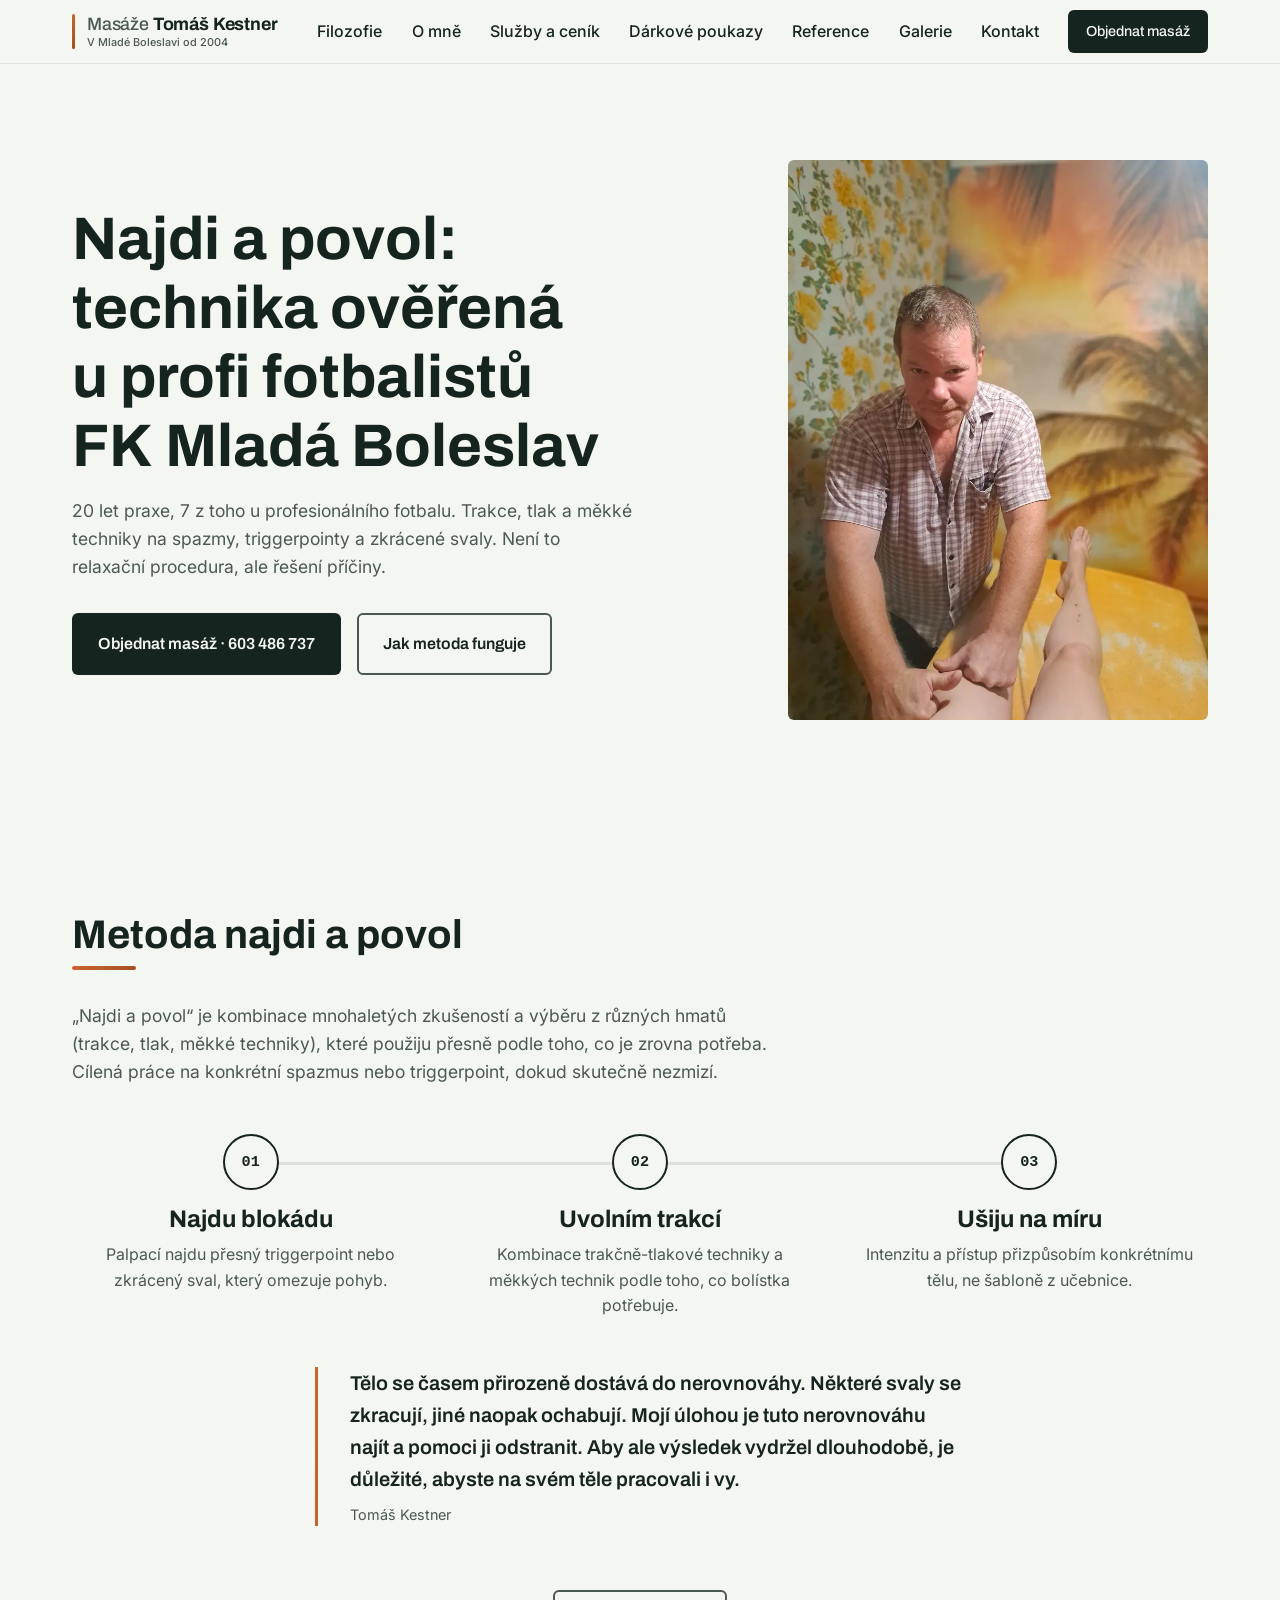
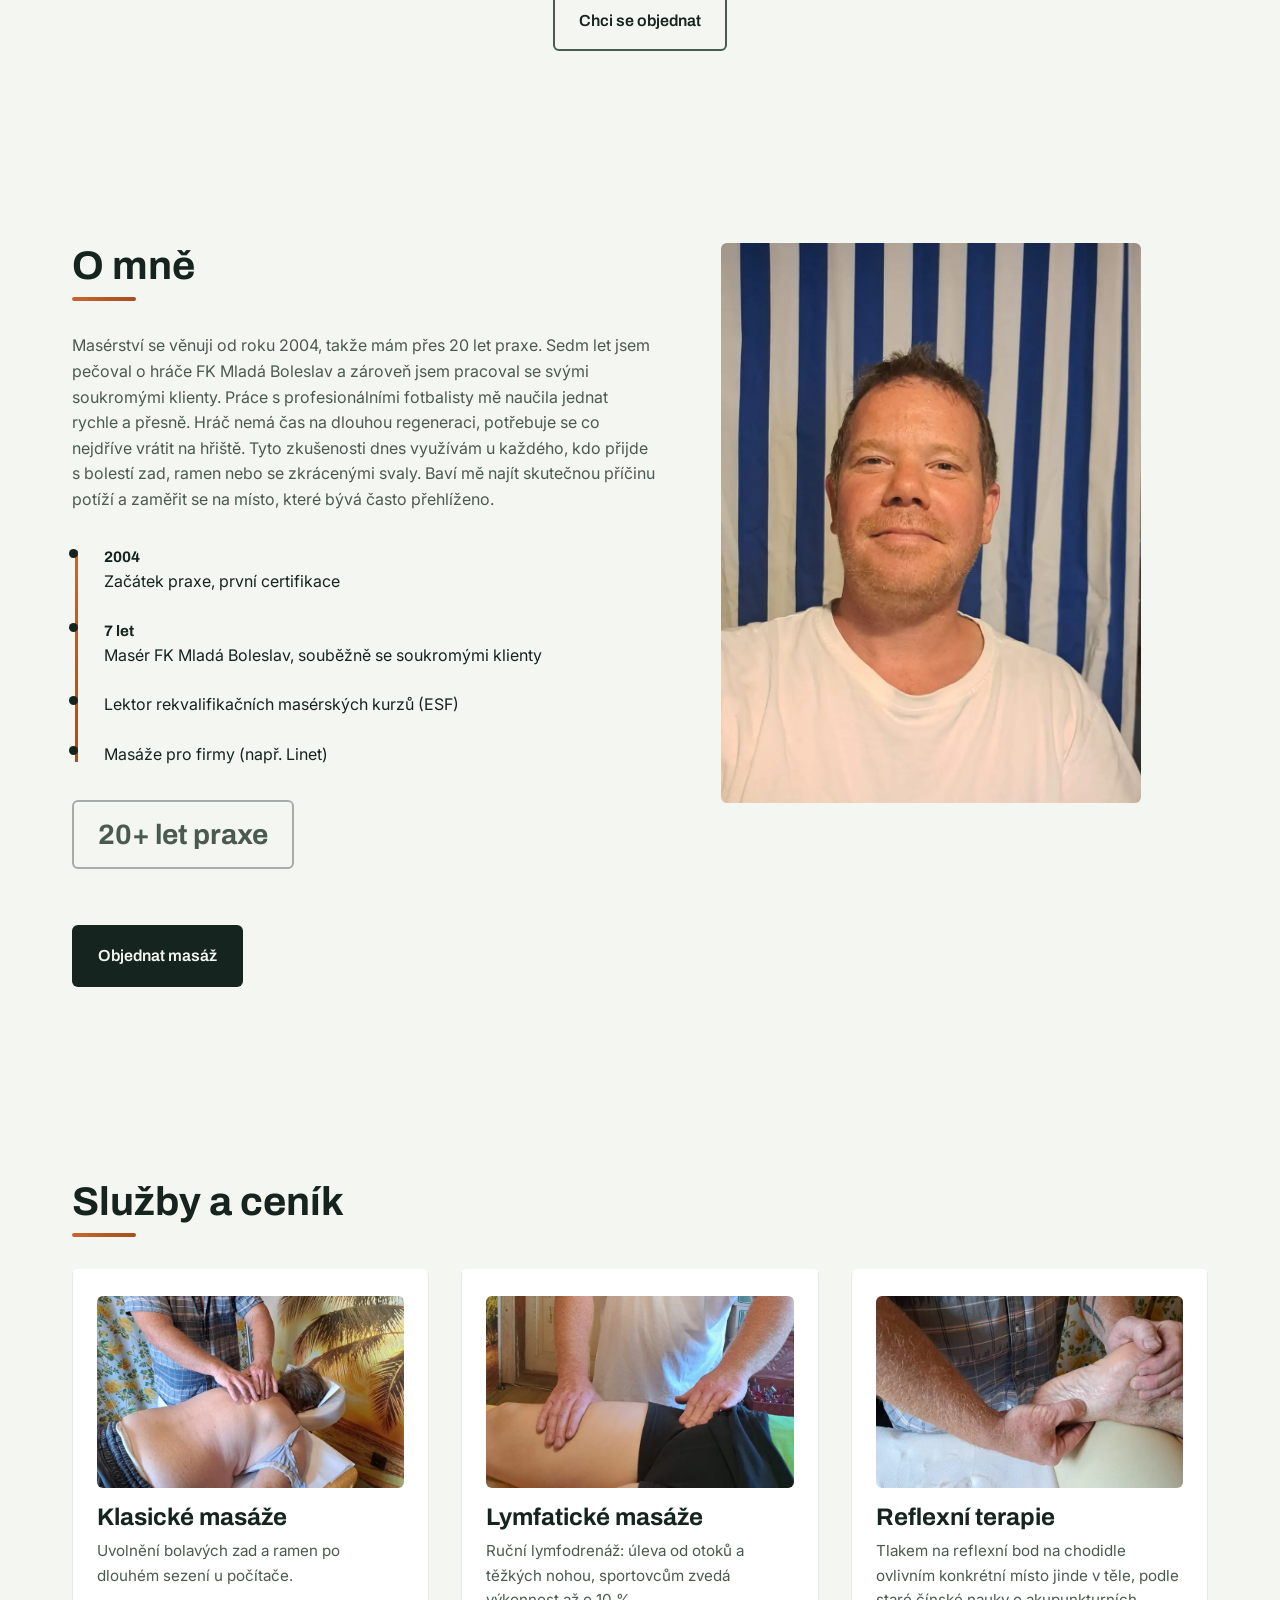
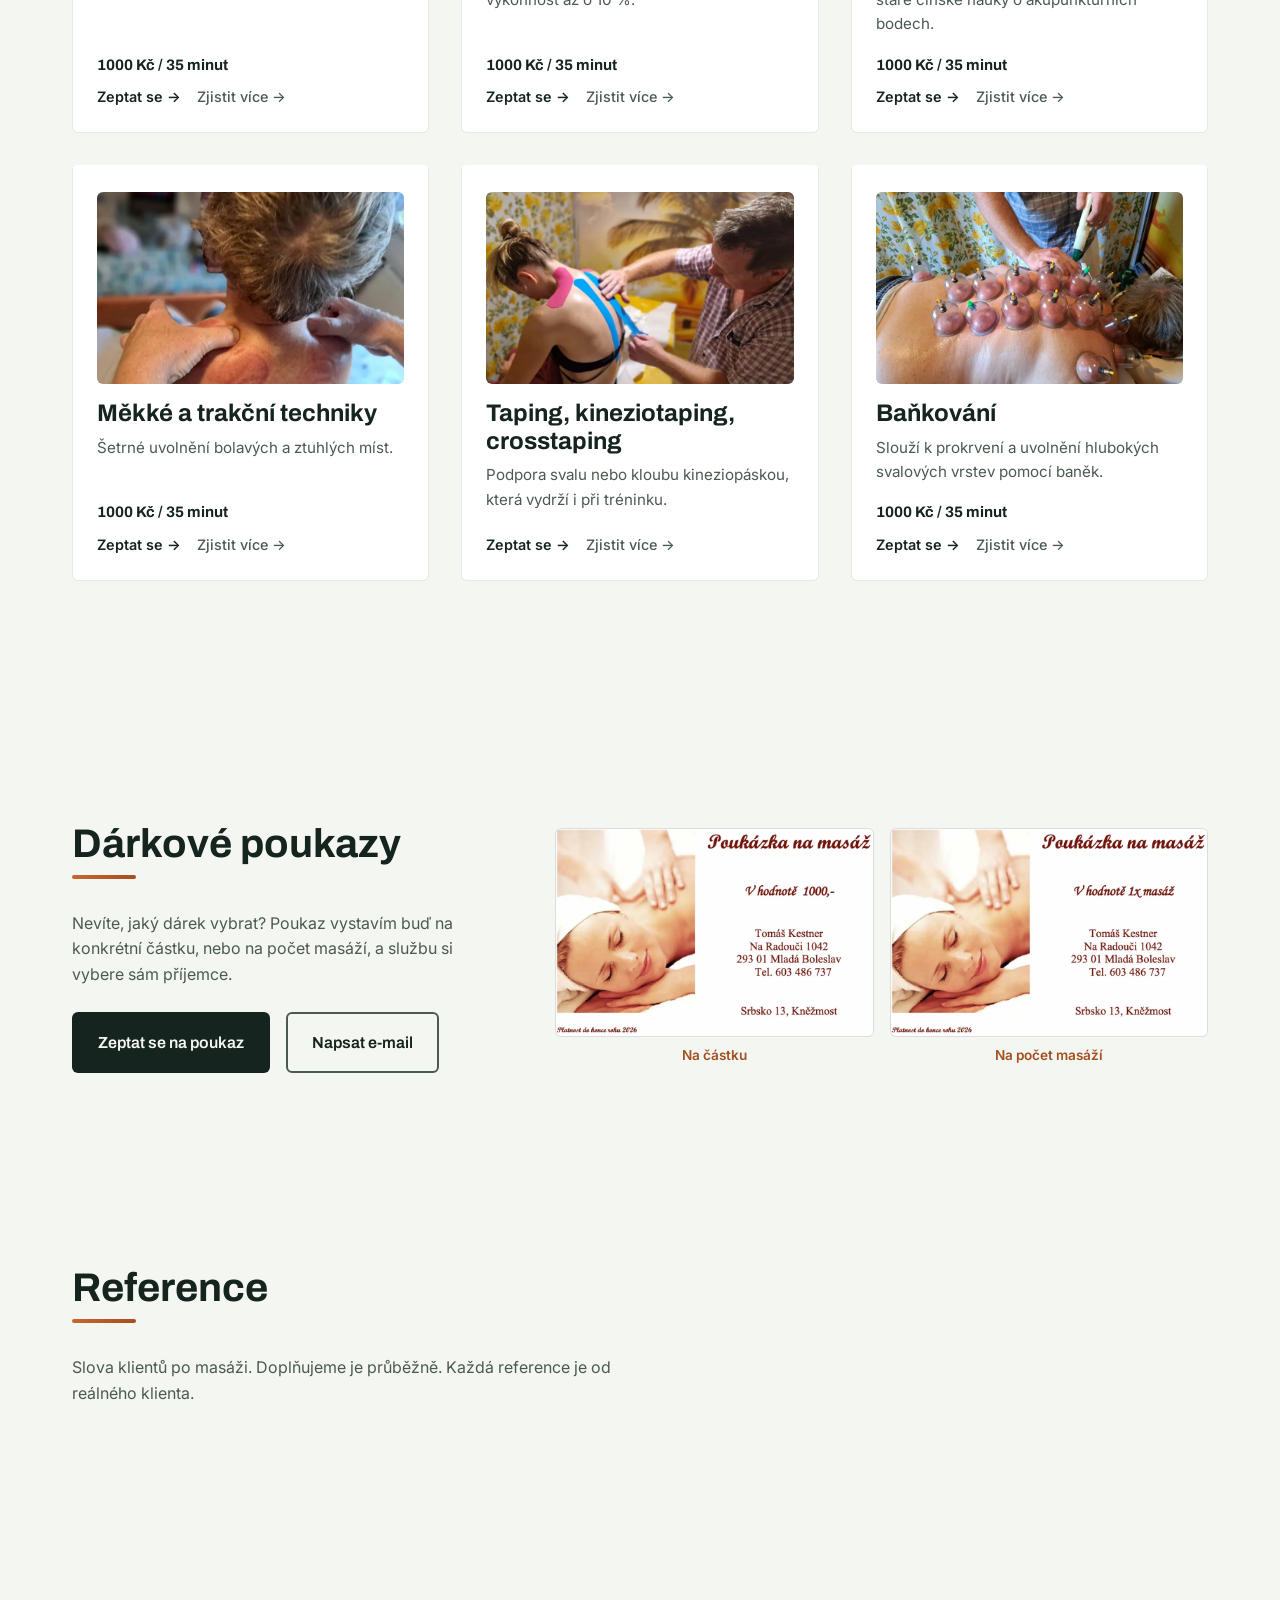
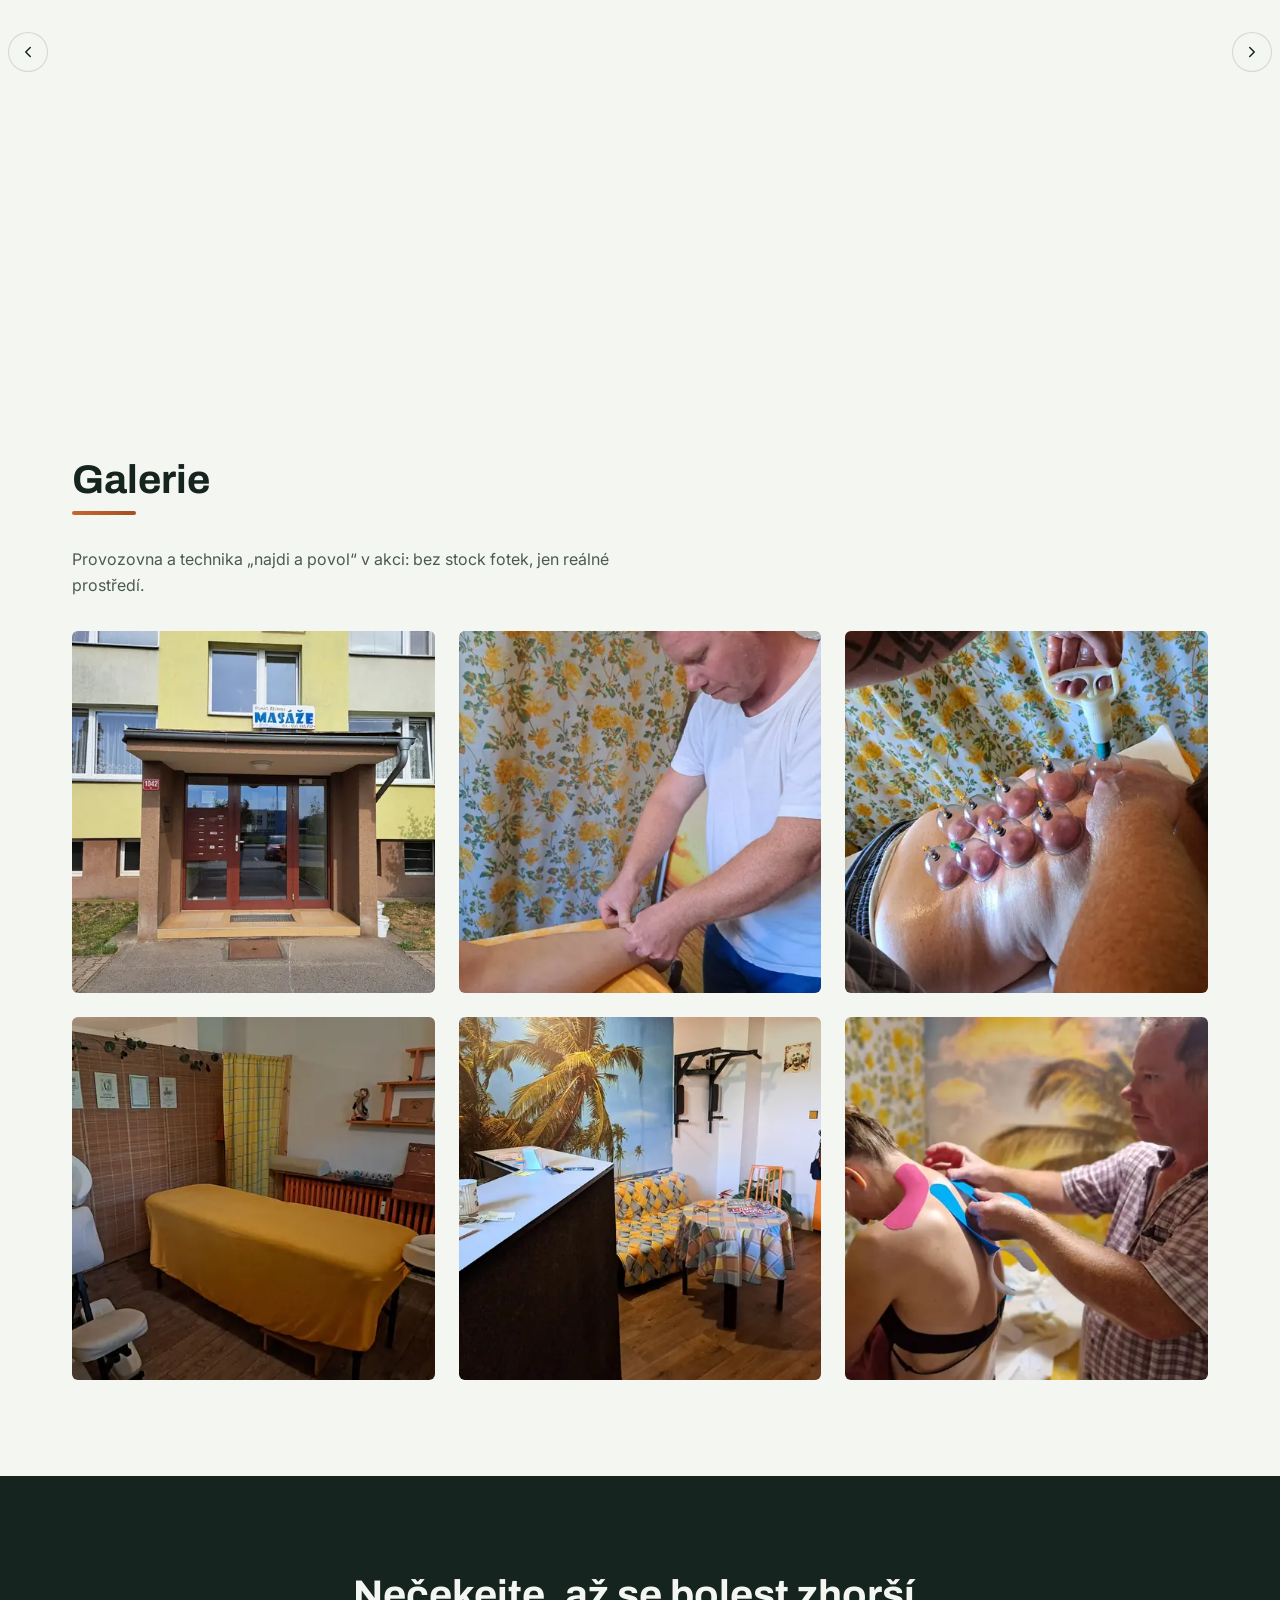
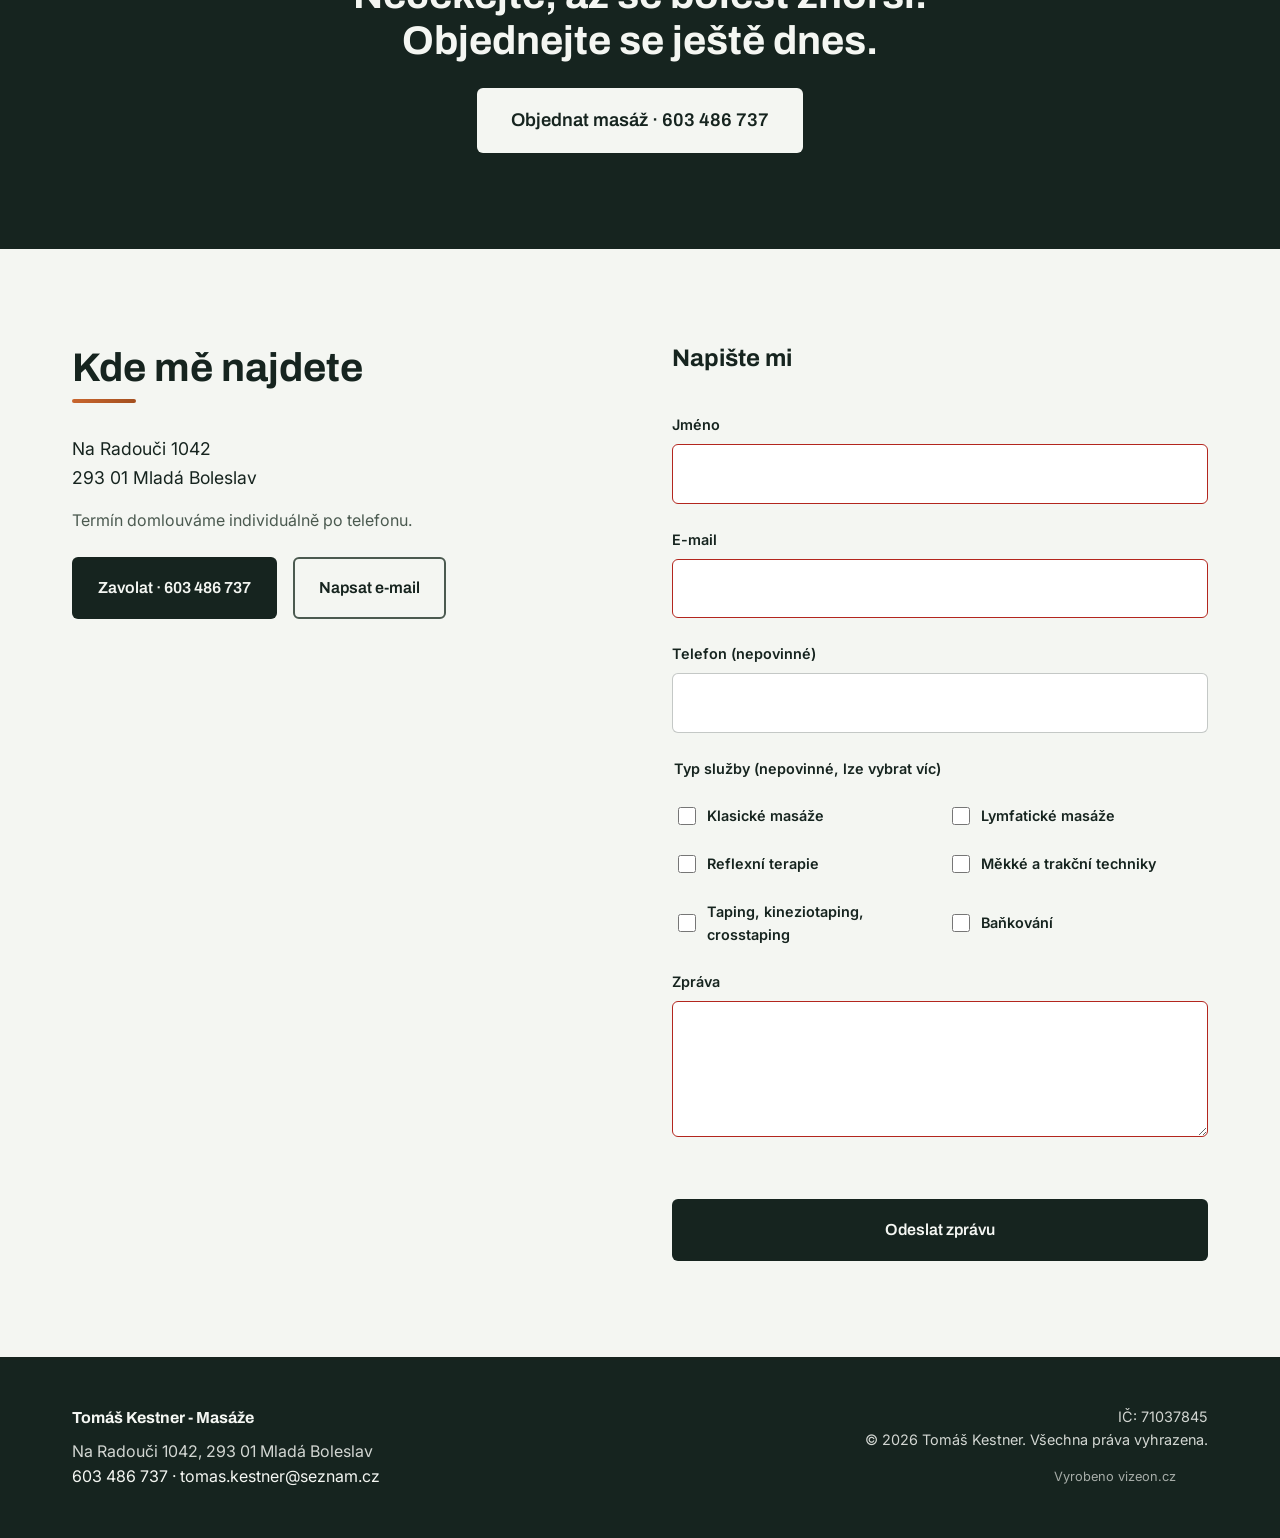
==== commit 5b8d7d46: "Nahradit placeholder doménu example.com finální masazekestner.cz a aktualizovat README k ověřenému R" ====
--- a/index.html
+++ b/index.html
@@ -6,15 +6,14 @@
   <title>Masáž Mladá Boleslav | Tomáš Kestner | Metoda najdi a povol</title>
   <meta name="description" content="Masáž Mladá Boleslav u Tomáše Kestnera: 20 let praxe, 7 let u FK Mladá Boleslav. Klasické, lymfatické masáže, baňkování, taping. Objednejte se.">
 
-  <!-- TODO: nahradit finální doménou při nasazení (canonical, og:url, og:image) -->
-  <link rel="canonical" href="https://www.example.com/">
+  <link rel="canonical" href="https://www.masazekestner.cz/">
 
   <meta property="og:title" content="Masáž Mladá Boleslav | Tomáš Kestner">
   <meta property="og:description" content="20 let praxe, 7 let u FK Mladá Boleslav. Vlastní technika „najdi a povol“ na spazmy a triggerpointy.">
-  <meta property="og:image" content="https://www.example.com/og-image.jpg">
+  <meta property="og:image" content="https://www.masazekestner.cz/og-image.jpg">
   <meta property="og:type" content="website">
   <meta property="og:locale" content="cs_CZ">
-  <meta property="og:url" content="https://www.example.com/">
+  <meta property="og:url" content="https://www.masazekestner.cz/">
   <meta name="twitter:card" content="summary_large_image">
 
   <link rel="apple-touch-icon" href="apple-touch-icon.png">
@@ -40,8 +39,8 @@
     "@context": "https://schema.org",
     "@type": "HealthAndBeautyBusiness",
     "name": "Tomáš Kestner - Masáže",
-    "url": "https://www.example.com/",
-    "image": "https://www.example.com/og-image.jpg",
+    "url": "https://www.masazekestner.cz/",
+    "image": "https://www.masazekestner.cz/og-image.jpg",
     "telephone": "+420603486737",
     "email": "tomas.kestner@seznam.cz",
     "address": {
